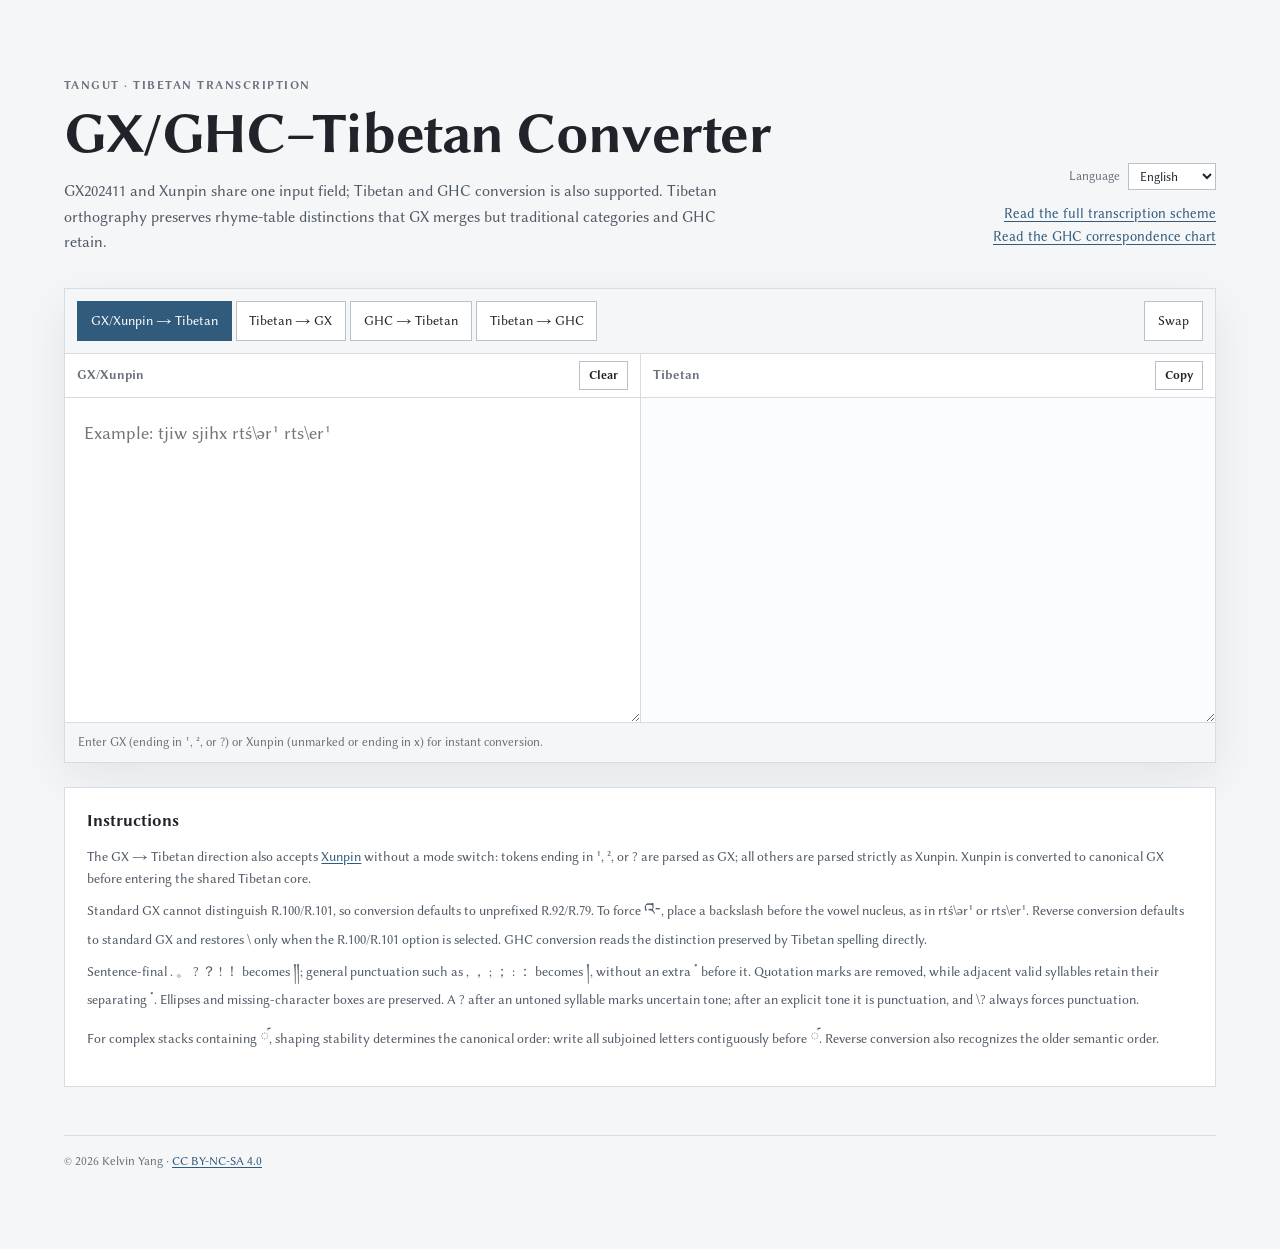
==== converter/index.html @ 64891b47 "feat: unify documentation template and localize converter" ====
<!doctype html>
<html lang="zh-Hant">
<head>
  <meta charset="utf-8">
  <meta name="viewport" content="width=device-width, initial-scale=1">
  <meta name="description" content="GX202411/勳拼/GHC 與党項語藏文轉寫方案的雙向轉換工具。">
  <title>GX/GHC–藏文互轉工具</title>
  <link rel="preload" href="../fonts/shanggu-web/ShangguSans-Regular-core.woff2?v=shanggu-web-v4" as="font" type="font/woff2" crossorigin>
  <link rel="preload" href="../fonts/shanggu-web/ShangguSans-Bold-core.woff2?v=shanggu-web-v4" as="font" type="font/woff2" crossorigin>
  <link rel="stylesheet" href="../fonts/shanggu-web.css?v=shanggu-web-v4">
  <style>
    @font-face { font-family: "Libertinus"; src: url("../fonts/LibertinusSans-Regular.woff2?v=full-20260810") format("woff2"); font-weight: 400; font-display: swap; }
    @font-face { font-family: "Libertinus"; src: url("../fonts/LibertinusSans-Bold.woff2?v=full-20260810") format("woff2"); font-weight: 700; font-display: swap; }
    @font-face { font-family: "Tibetan"; src: url("../fonts/NotoSerifTibetan-Regular.woff2?v=full-20260810") format("woff2"); font-weight: 400; font-display: swap; }
    :root { --ink: #20242a; --muted: #68717c; --line: #d6dce2; --accent: #315b7d; --soft: #f4f6f8; color: var(--ink); background: #f4f6f8; font-family: "Libertinus", "Shanggu Web", sans-serif; font-synthesis: none; }
    * { box-sizing: border-box; }
    body { min-height: 100vh; margin: 0; line-height: 1.6; }
    .page { width: min(72rem, calc(100% - 2rem)); margin: 0 auto; padding: clamp(2rem, 6vw, 5rem) 0; }
    header { display: flex; align-items: flex-end; justify-content: space-between; gap: 2rem; margin-bottom: 2rem; }
    .eyebrow { margin: 0 0 .4rem; color: var(--muted); font-size: .72rem; font-weight: 700; letter-spacing: .13em; text-transform: uppercase; }
    h1 { margin: 0; font-size: clamp(2rem, 5vw, 3.6rem); font-weight: 700; line-height: 1.12; letter-spacing: -.025em; }
    .lead { max-width: 42rem; margin: .8rem 0 0; color: #4f5964; }
    a { color: var(--accent); text-underline-offset: .18em; }
    .header-actions { display: flex; flex: 0 0 auto; flex-direction: column; align-items: flex-end; gap: .7rem; padding-bottom: .5rem; }
    .language { display: inline-flex; align-items: center; gap: .45rem; color: var(--muted); font-size: .8rem; }
    .language select { border: 1px solid #b9c1c9; padding: .3rem .45rem; color: var(--ink); background: #fff; font: inherit; }
    .scheme-links { display: flex; flex-direction: column; align-items: flex-end; font-size: .9rem; }
    .tool { overflow: hidden; border: 1px solid var(--line); background: #fff; box-shadow: 0 1rem 3rem rgba(29, 43, 56, .08); }
    .toolbar { display: flex; align-items: center; justify-content: space-between; gap: 1rem; padding: .75rem; border-bottom: 1px solid var(--line); background: var(--soft); }
    .directions { display: flex; flex-wrap: wrap; gap: .25rem; }
    .options { padding: .45rem .8rem; border-bottom: 1px solid var(--line); color: var(--muted); background: #fbfcfd; font-size: .8rem; }
    .options label { display: inline-flex; align-items: center; gap: .45rem; }
    button { border: 1px solid #b9c1c9; padding: .5rem .8rem; color: var(--ink); background: #fff; font: inherit; font-size: .86rem; cursor: pointer; }
    button:hover { border-color: var(--accent); color: var(--accent); }
    button[aria-pressed="true"] { border-color: var(--accent); color: #fff; background: var(--accent); }
    button:focus-visible, textarea:focus-visible { outline: 2px solid #8db1ce; outline-offset: 2px; }
    .editors { display: grid; grid-template-columns: 1fr 1fr; min-height: 23rem; }
    .pane { display: flex; min-width: 0; flex-direction: column; }
    .pane + .pane { border-left: 1px solid var(--line); }
    .pane-head { display: flex; align-items: center; justify-content: space-between; min-height: 2.75rem; padding: .45rem .75rem; border-bottom: 1px solid var(--line); color: var(--muted); font-size: .8rem; font-weight: 700; }
    .pane-head button { padding: .25rem .55rem; font-size: .75rem; }
    textarea { display: block; width: 100%; flex: 1; resize: vertical; border: 0; padding: 1.2rem; color: var(--ink); background: #fff; font: 1.15rem/1.85 "Libertinus", "Shanggu Web", sans-serif; }
    textarea[readonly] { background: #fbfcfd; }
    textarea.tibetan { font-family: "Tibetan", serif; font-size: 1.8rem; line-height: 1.9; }
    .status { min-height: 2.5rem; margin: 0; padding: .6rem .8rem; border-top: 1px solid var(--line); color: var(--muted); background: var(--soft); font-size: .8rem; }
    .status.error { color: #8a342c; background: #fff3f1; }
    .instructions { margin-top: 1.5rem; padding: 1.2rem 1.4rem; border: 1px solid var(--line); background: #fff; }
    .instructions h2 { margin: 0 0 .7rem; font-size: 1.05rem; }
    .instructions p { margin: .65rem 0; color: #4f5964; font-size: .86rem; }
    code { font-family: "Libertinus", sans-serif; }
    .tibetan-inline { font-family: "Tibetan", serif; font-size: 1.25em; }
    footer { margin-top: 3rem; padding-top: 1rem; border-top: 1px solid var(--line); color: var(--muted); font-size: .78rem; }
    @media (max-width: 720px) {
      .page { width: min(100% - 1rem, 72rem); padding-top: 1.5rem; }
      header { display: block; }
      .header-actions, .scheme-links { align-items: flex-start; margin-top: .8rem; }
      .editors { grid-template-columns: 1fr; }
      .pane + .pane { border-left: 0; border-top: 1px solid var(--line); }
      textarea { min-height: 12rem; }
    }
  </style>
</head>
<body>
  <main class="page">
    <header>
      <div>
        <p class="eyebrow">Tangut · Tibetan transcription</p>
        <h1 id="page-title">GX/GHC–藏文互轉</h1>
        <p class="lead" id="lead">GX202411 與勳拼共用同一輸入框；另支援藏文與 GHC 互轉。藏文正字保存部分 GX 已合併、而傳統韻書及 GHC 仍區分的聲韻地位。</p>
      </div>
      <div class="header-actions">
        <label class="language"><span id="language-label">語言</span><select id="language"><option value="zh-Hant">繁體中文</option><option value="en">English</option></select></label>
        <div class="scheme-links"><a id="scheme-link" href="../党項語藏文轉寫方案.html">閱讀完整轉寫方案</a><a id="ghc-link" href="../ghc-comparison/">閱讀 GHC 對照簡表</a></div>
      </div>
    </header>

    <section class="tool" id="tool" aria-label="GX/勳拼–藏文互轉工具">
      <div class="toolbar">
        <div class="directions" id="directions" role="group" aria-label="轉換方向">
          <button id="direction-gx" type="button" aria-pressed="true">GX/勳拼 → 藏文</button>
          <button id="direction-bo-gx" type="button" aria-pressed="false">藏文 → GX</button>
          <button id="direction-ghc" type="button" aria-pressed="false">GHC → 藏文</button>
          <button id="direction-bo-ghc" type="button" aria-pressed="false">藏文 → GHC</button>
        </div>
        <button id="swap" type="button">交換</button>
      </div>
      <div class="options" id="gx-reverse-options" hidden><label><input id="preserve-rhyme-marker" type="checkbox"> <span id="preserve-label">R.100/R.101 在 GX 韻腹前輸出 <code>\</code></span></label></div>
      <div class="editors">
        <div class="pane">
          <div class="pane-head"><label id="input-label" for="input">GX/勳拼</label><button id="clear" type="button">清除</button></div>
          <textarea id="input" spellcheck="false" autocomplete="off" placeholder="例如：tjiw sjihx tśiw¹ śih²"></textarea>
        </div>
        <div class="pane">
          <div class="pane-head"><label id="output-label" for="output">藏文</label><button id="copy" type="button">複製</button></div>
          <textarea id="output" class="tibetan" readonly aria-live="polite"></textarea>
        </div>
      </div>
      <p class="status" id="status">輸入 GX（須標 ¹、² 或 ?）或勳拼（無標記/末尾 x）後即時轉換。</p>
    </section>

    <section class="instructions" aria-labelledby="instructions-title">
      <h2 id="instructions-title">使用說明</h2>
      <p id="instruction-xunpin"></p>
      <p id="instruction-rhymes"></p>
      <p id="instruction-punctuation"></p>
      <p id="instruction-shaping"></p>
    </section>
    <footer>© 2026 Kelvin Yang · <a id="license" rel="license" href="https://creativecommons.org/licenses/by-nc-sa/4.0/deed.zh-hant">CC BY-NC-SA 4.0</a></footer>
  </main>

  <script src="converter.js?v=ghc-rhyme-classes-20260811"></script>
  <script>
    const translations = {
      'zh-Hant': {
        documentTitle: 'GX/GHC–藏文互轉工具',
        description: 'GX202411/勳拼/GHC 與党項語藏文轉寫方案的雙向轉換工具。',
        pageTitle: 'GX/GHC–藏文互轉',
        lead: 'GX202411 與勳拼共用同一輸入框；另支援藏文與 GHC 互轉。藏文正字保存部分 GX 已合併、而傳統韻書及 GHC 仍區分的聲韻地位。',
        language: '語言', scheme: '閱讀完整轉寫方案', ghc: '閱讀 GHC 對照簡表',
        directionLabel: '轉換方向', toolLabel: 'GX/勳拼–藏文互轉工具',
        dirGx: 'GX/勳拼 → 藏文', dirBoGx: '藏文 → GX', dirGhc: 'GHC → 藏文', dirBoGhc: '藏文 → GHC',
        swap: '交換', preserve: 'R.100/R.101 在 GX 韻腹前輸出 <code>\\</code>',
        clear: '清除', copy: '複製', copied: '已複製', gxLabel: 'GX/勳拼', tibetanLabel: '藏文',
        gxPlaceholder: '例如：tjiw sjihx rtś\\ər¹ rts\\er¹', ghcPlaceholder: '例如：tśjɨr¹ tśjɨɨr¹', tibetanPlaceholder: '例如：རྕྀ་ འརྕྀ',
        done: '轉換完成。',
        emptyGx: '輸入 GX（須標 ¹、² 或 ?）或勳拼（無標記/末尾 x）後即時轉換。',
        emptyGhc: '輸入帶聲調的 GHC 擬音後即時轉成藏文。',
        emptyReverse: '輸入本方案藏文後即時正規化並轉回 {target}。',
        instructionsTitle: '使用說明',
        xunpin: 'GX → 藏文方向亦支援<a href="https://github.com/tinbreaker/rime-xunpin">勳拼</a>，無須切換模式：末尾有 <code>¹</code>、<code>²</code> 或 <code>?</code> 時按 GX 解析，否則按勳拼解析。勳拼先轉成 canonical GX，再進入同一藏文核心。',
        rhymes: '標準 GX 無法區分 R.100/R.101，因此預設轉成不加 <span class="tibetan-inline">འ-</span> 的 R.92/R.79。若要強制帶 <span class="tibetan-inline">འ-</span>，請在韻腹前加反斜線，如 <code>rtś\\ər¹</code>、<code>rts\\er¹</code>。藏文反向轉寫預設仍輸出標準 GX；勾選 R.100/R.101 選項後，才恢復 <code>\\</code>。GHC 互轉則直接利用藏文保留的區別。',
        punctuation: '句末標點 <code>. 。 ? ？ ! ！</code> 轉爲 <span class="tibetan-inline">༎</span>；一般標點如 <code>, ， ; ； : ：</code> 轉爲 <span class="tibetan-inline">།</span>，且標點前不加 <span class="tibetan-inline">་</span>。引號會移除，但相鄰有效音節之間仍補 <span class="tibetan-inline">་</span>。省略號與缺字方框原樣保留。尚未標調音節後的 <code>?</code> 表示聲調存疑；已有聲調後的 <code>?</code> 是疑問標點，<code>\\?</code> 永遠強制爲疑問標點。',
        shaping: '含 <span class="tibetan-inline">༹</span> 的複雜 stack 以 shaping 穩定爲準：先連續寫完下加字母，再寫 <span class="tibetan-inline">༹</span>；反向轉換也能辨認舊次序。'
      },
      en: {
        documentTitle: 'GX/GHC–Tibetan Converter',
        description: 'A bidirectional converter between GX202411/Xunpin/GHC and the Tangut Tibetan transcription scheme.',
        pageTitle: 'GX/GHC–Tibetan Converter',
        lead: 'GX202411 and Xunpin share one input field; Tibetan and GHC conversion is also supported. Tibetan orthography preserves rhyme-table distinctions that GX merges but traditional categories and GHC retain.',
        language: 'Language', scheme: 'Read the full transcription scheme', ghc: 'Read the GHC correspondence chart',
        directionLabel: 'Conversion direction', toolLabel: 'GX/Xunpin–Tibetan converter',
        dirGx: 'GX/Xunpin → Tibetan', dirBoGx: 'Tibetan → GX', dirGhc: 'GHC → Tibetan', dirBoGhc: 'Tibetan → GHC',
        swap: 'Swap', preserve: 'Output <code>\\</code> before the GX vowel nucleus for R.100/R.101',
        clear: 'Clear', copy: 'Copy', copied: 'Copied', gxLabel: 'GX/Xunpin', tibetanLabel: 'Tibetan',
        gxPlaceholder: 'Example: tjiw sjihx rtś\\ər¹ rts\\er¹', ghcPlaceholder: 'Example: tśjɨr¹ tśjɨɨr¹', tibetanPlaceholder: 'Example: རྕྀ་ འརྕྀ',
        done: 'Conversion complete.',
        emptyGx: 'Enter GX (ending in ¹, ², or ?) or Xunpin (unmarked or ending in x) for instant conversion.',
        emptyGhc: 'Enter a tone-marked GHC syllable for instant Tibetan conversion.',
        emptyReverse: 'Enter normalized scheme Tibetan to convert it back to {target}.',
        instructionsTitle: 'Instructions',
        xunpin: 'The GX → Tibetan direction also accepts <a href="https://github.com/tinbreaker/rime-xunpin">Xunpin</a> without a mode switch: tokens ending in <code>¹</code>, <code>²</code>, or <code>?</code> are parsed as GX; all others are parsed strictly as Xunpin. Xunpin is converted to canonical GX before entering the shared Tibetan core.',
        rhymes: 'Standard GX cannot distinguish R.100/R.101, so conversion defaults to unprefixed R.92/R.79. To force <span class="tibetan-inline">འ-</span>, place a backslash before the vowel nucleus, as in <code>rtś\\ər¹</code> or <code>rts\\er¹</code>. Reverse conversion defaults to standard GX and restores <code>\\</code> only when the R.100/R.101 option is selected. GHC conversion reads the distinction preserved by Tibetan spelling directly.',
        punctuation: 'Sentence-final <code>. 。 ? ？ ! ！</code> becomes <span class="tibetan-inline">༎</span>; general punctuation such as <code>, ， ; ； : ：</code> becomes <span class="tibetan-inline">།</span>, without an extra <span class="tibetan-inline">་</span> before it. Quotation marks are removed, while adjacent valid syllables retain their separating <span class="tibetan-inline">་</span>. Ellipses and missing-character boxes are preserved. A <code>?</code> after an untoned syllable marks uncertain tone; after an explicit tone it is punctuation, and <code>\\?</code> always forces punctuation.',
        shaping: 'For complex stacks containing <span class="tibetan-inline">༹</span>, shaping stability determines the canonical order: write all subjoined letters contiguously before <span class="tibetan-inline">༹</span>. Reverse conversion also recognizes the older semantic order.'
      }
    };
    const errorTranslations = {
      '勳拼只能使用小寫 ASCII 字母': 'Xunpin accepts lowercase ASCII letters only',
      '勳拼的 x 只能作爲末尾上聲標記': 'Xunpin x is allowed only as a final rising-tone marker',
      '不符合合法勳拼音節結構：無法辨認韻母': 'Invalid Xunpin syllable: unrecognized rhyme',
      '不符合合法勳拼音節結構：無法辨認聲母或介音': 'Invalid Xunpin syllable: unrecognized initial or medial',
      '勳拼音節有多個可能的 GX 分析': 'The Xunpin syllable has multiple possible GX analyses',
      '音節須以 ¹、² 或 ? 標示聲調': 'The syllable must end in tone ¹, ², or ?',
      '無法辨認元音': 'Unrecognized vowel',
      '反斜線只可標在 R.100/R.101 的 e/ə 韻腹前': 'The backslash is valid only before the e/ə nucleus of R.100/R.101',
      '無法辨認聲母或冠音': 'Unrecognized initial or preinitial',
      '不是本方案可辨認的規範藏文音節': 'Not a normalized Tibetan syllable recognized by this scheme',
      '此 GX 韻母沒有唯一的 GHC 對應': 'This GX rhyme has no unique GHC correspondence',
      'GHC 音節須以 ¹、² 或 ? 標示聲調': 'The GHC syllable must end in tone ¹, ², or ?',
      '不符合可辨認的 GHC 音節結構': 'Unrecognized GHC syllable structure',
      '找不到可辨認的 GX 或勳拼音節': 'No recognizable GX or Xunpin syllable found',
      '找不到以 ¹、² 或 ? 結尾的 GHC 音節': 'No GHC syllable ending in ¹, ², or ? found'
    };
    let savedLanguage = '';
    try { savedLanguage = localStorage.getItem('converter-language') || ''; } catch (_) {}
    const state = {
      direction: 'gx',
      language: savedLanguage || (navigator.language.toLowerCase().startsWith('zh') ? 'zh-Hant' : 'en')
    };
    const input = document.querySelector('#input');
    const output = document.querySelector('#output');
    const status = document.querySelector('#status');
    const directionGx = document.querySelector('#direction-gx');
    const directionBoGx = document.querySelector('#direction-bo-gx');
    const directionGhc = document.querySelector('#direction-ghc');
    const directionBoGhc = document.querySelector('#direction-bo-ghc');
    const reverseOptions = document.querySelector('#gx-reverse-options');
    const preserveRhymeMarker = document.querySelector('#preserve-rhyme-marker');
    const languageSelect = document.querySelector('#language');
    const t = () => translations[state.language];

    function translatedError(error) {
      if (state.language !== 'en') return error;
      if (errorTranslations[error]) return errorTranslations[error];
      return error.replace(/：(.+)$/u, (_, message) => ': ' + (errorTranslations[message] || message));
    }

    function convert() {
      const result = state.direction === 'gx'
        ? GxTibetan.gxToTibetan(input.value)
        : state.direction === 'bo-gx'
          ? GxTibetan.tibetanToGx(input.value, { preserveRhymeClassMarker: preserveRhymeMarker.checked })
          : state.direction === 'ghc'
            ? GxTibetan.ghcToTibetan(input.value)
            : GxTibetan.tibetanToGhc(input.value);
      output.value = result.output;
      status.classList.toggle('error', result.errors.length > 0);
      status.textContent = result.errors.length
        ? result.errors.map(translatedError).join(state.language === 'en' ? '; ' : '；')
        : input.value.trim()
          ? t().done
          : state.direction === 'gx'
            ? t().emptyGx
            : state.direction === 'ghc'
              ? t().emptyGhc
              : t().emptyReverse.replace('{target}', state.direction === 'bo-gx' ? 'GX' : 'GHC');
    }

    function setDirection(direction, preserve = false) {
      state.direction = direction;
      directionGx.setAttribute('aria-pressed', direction === 'gx');
      directionBoGx.setAttribute('aria-pressed', direction === 'bo-gx');
      directionGhc.setAttribute('aria-pressed', direction === 'ghc');
      directionBoGhc.setAttribute('aria-pressed', direction === 'bo-ghc');
      const fromTibetan = direction.startsWith('bo-');
      const toTibetan = direction === 'gx' || direction === 'ghc';
      document.querySelector('#input-label').textContent = direction === 'gx' ? t().gxLabel : direction === 'ghc' ? 'GHC' : t().tibetanLabel;
      document.querySelector('#output-label').textContent = toTibetan ? t().tibetanLabel : direction === 'bo-gx' ? 'GX' : 'GHC';
      input.classList.toggle('tibetan', fromTibetan);
      output.classList.toggle('tibetan', toTibetan);
      reverseOptions.hidden = direction !== 'bo-gx';
      input.placeholder = direction === 'gx' ? t().gxPlaceholder : direction === 'ghc' ? t().ghcPlaceholder : t().tibetanPlaceholder;
      if (!preserve) { input.value = ''; output.value = ''; }
      convert();
    }

    function applyLanguage() {
      const strings = t();
      document.documentElement.lang = state.language;
      document.title = strings.documentTitle;
      document.querySelector('meta[name="description"]').content = strings.description;
      document.querySelector('#page-title').textContent = strings.pageTitle;
      document.querySelector('#lead').textContent = strings.lead;
      document.querySelector('#language-label').textContent = strings.language;
      document.querySelector('#scheme-link').textContent = strings.scheme;
      document.querySelector('#scheme-link').href = state.language === 'en' ? '../党項語藏文轉寫方案-en.html' : '../党項語藏文轉寫方案.html';
      document.querySelector('#ghc-link').textContent = strings.ghc;
      document.querySelector('#ghc-link').href = state.language === 'en' ? '../ghc-comparison/index-en.html' : '../ghc-comparison/';
      document.querySelector('#tool').setAttribute('aria-label', strings.toolLabel);
      document.querySelector('#directions').setAttribute('aria-label', strings.directionLabel);
      directionGx.textContent = strings.dirGx;
      directionBoGx.textContent = strings.dirBoGx;
      directionGhc.textContent = strings.dirGhc;
      directionBoGhc.textContent = strings.dirBoGhc;
      document.querySelector('#swap').textContent = strings.swap;
      document.querySelector('#preserve-label').innerHTML = strings.preserve;
      document.querySelector('#clear').textContent = strings.clear;
      document.querySelector('#copy').textContent = strings.copy;
      document.querySelector('#instructions-title').textContent = strings.instructionsTitle;
      document.querySelector('#instruction-xunpin').innerHTML = strings.xunpin;
      document.querySelector('#instruction-rhymes').innerHTML = strings.rhymes;
      document.querySelector('#instruction-punctuation').innerHTML = strings.punctuation;
      document.querySelector('#instruction-shaping').innerHTML = strings.shaping;
      document.querySelector('#license').href = 'https://creativecommons.org/licenses/by-nc-sa/4.0/deed.' + (state.language === 'en' ? 'en' : 'zh-hant');
      languageSelect.value = state.language;
      setDirection(state.direction, true);
    }

    input.addEventListener('input', convert);
    directionGx.addEventListener('click', () => setDirection('gx'));
    directionBoGx.addEventListener('click', () => setDirection('bo-gx'));
    directionGhc.addEventListener('click', () => setDirection('ghc'));
    directionBoGhc.addEventListener('click', () => setDirection('bo-ghc'));
    preserveRhymeMarker.addEventListener('change', convert);
    languageSelect.addEventListener('change', event => {
      state.language = event.target.value;
      try { localStorage.setItem('converter-language', state.language); } catch (_) {}
      applyLanguage();
    });
    document.querySelector('#swap').addEventListener('click', () => {
      const nextInput = output.value;
      const reverse = { gx: 'bo-gx', 'bo-gx': 'gx', ghc: 'bo-ghc', 'bo-ghc': 'ghc' };
      setDirection(reverse[state.direction], true);
      input.value = nextInput;
      convert();
      input.focus();
    });
    document.querySelector('#clear').addEventListener('click', () => { input.value = ''; convert(); input.focus(); });
    document.querySelector('#copy').addEventListener('click', async event => {
      if (!output.value) return;
      try {
        await navigator.clipboard.writeText(output.value);
        event.currentTarget.textContent = t().copied;
        setTimeout(() => { event.currentTarget.textContent = t().copy; }, 1200);
      } catch (_) {
        output.select();
        document.execCommand('copy');
      }
    });
    applyLanguage();
  </script>
</body>
</html>
---- fonts/shanggu-web.css ----
/* Generated by scripts/build-shanggu-webfonts.py. */
@font-face {
  font-family: "Shanggu Web";
  src: url("shanggu-web/ShangguSans-Regular-core.woff2?v=shanggu-web-v4") format("woff2");
  font-weight: 400;
  font-style: normal;
  font-display: swap;
  unicode-range: U+20-49, U+4B-59, U+5B-7D, U+A9, U+AF, U+B2, U+B7, U+B9, U+D8, U+E3, U+129, U+169, U+1EA1, U+1EB9, U+1EBD, U+1ECB, U+1ECD, U+1EE5, U+2013, U+2018-2019, U+201C-201D, U+2026, U+2192, U+2194, U+25A0-25AB, U+3001-3002, U+300C-300F, U+3013, U+4E00, U+4E09-4E0B, U+4E0D, U+4E14, U+4E26, U+4E2D, U+4E3B, U+4E4B, U+4E5F, U+4E8C, U+4E92, U+4EA4, U+4EA6, U+4ECB, U+4ECD, U+4ED6, U+4EE5, U+4EF6, U+4F46, U+4F4D, U+4F5C, U+4F75, U+4F7F, U+4F86, U+4F8B, U+4F9D, U+4FDD, U+500B, U+50B3, U+5118, U+5143, U+5148, U+515A, U+5165, U+5168-5169, U+5171, U+5176-5177, U+518D, U+51A0, U+51FA, U+5206-5207, U+5217, U+5225, U+5229, U+5230, U+5236, U+5247, U+524D, U+52A0, U+52D5, U+52D9, U+52F3, U+52FE, U+5316, U+5340, U+5373, U+5377, U+539F, U+53CA, U+53CD, U+53E3, U+53E5-53E6, U+53EA, U+53EF, U+5408, U+540C, U+5411, U+5426, U+542B, U+548C, U+5507, U+552F, U+554F, U+5589, U+55AE, U+5668, U+56DE, U+56E0, U+5728, U+5730, U+573E, U+5783, U+57CE, U+57FA, U+590F, U+5916, U+591A, U+5927, U+5982, U+5A1B, U+5B57-5B58, U+5B8C, U+5B9A, U+5BE6, U+5BEB, U+5C07, U+5C0D-5C0F, U+5C16, U+5C1A, U+5C3E, U+5C55, U+5DE5, U+5DF2, U+5E36, U+5E73-5E74, U+5E8F, U+5EA6, U+5F0F, U+5F15, U+5F37, U+5F80, U+5F8C, U+5FA9-5FAA, U+5FB5, U+5FC3, U+6027, U+6062, U+610F, U+61C9, U+6210, U+6216, U+624B, U+624D, U+6279, U+627E, U+62FC, U+6309, U+6372, U+63A5, U+63DB, U+63F4, U+64DA, U+64EC, U+64F4, U+652F, U+6548, U+6574, U+6587, U+6599, U+659C, U+65B9, U+65BC, U+660E, U+6620, U+662F, U+6642, U+66F8, U+6703, U+6708-6709, U+672A-672C, U+6790, U+679C, U+6838-6839, U+6846, U+6848, U+6876, U+689D, U+69CB, U+6A02, U+6A19, U+6A21, U+6A23, U+6B21, U+6B63-6B64, U+6BB5, U+6BCD, U+6C38, U+6C42, U+6C92, U+6CD5, U+6E05, U+6E2C, U+6E96, U+6F54, U+7121, U+7136, U+714C, U+7167, U+7232, U+7248, U+7279, U+74B0, U+7528, U+7559, U+7565, U+7591, U+7684, U+76EE, U+76F4, U+76F8, U+7701, U+78BA, U+790E, U+793A, U+79FB, U+7A0B, U+7A2E, U+7A69, U+7AE0, U+7B26, U+7B2C, U+7B49, U+7BA1, U+7BC0, U+7BC4, U+7BE9, U+7C21, U+7CFB, U+7D30, U+7D44, U+7D50, U+7D71, U+7DB4, U+7DCA, U+7DDA, U+7DE8, U+7E3D, U+7E41, U+7E8C, U+7F3A, U+7F6E, U+8005, U+800C, U+8072, U+80FD, U+8179, U+81EA, U+81F3, U+8207, U+820A, U+820C, U+822A, U+822C, U+82E5, U+843D, U+85CF, U+865F, U+8868, U+88DC, U+88FD, U+8907, U+897F, U+8981, U+898F, U+89E3, U+8A00, U+8A18, U+8A2D, U+8A66, U+8A8D, U+8A9E, U+8AAA, U+8ABF, U+8ACB, U+8B80, U+8B8A, U+8CC7, U+8D85, U+8EAB, U+8EDF, U+8F09, U+8F38, U+8F49, U+8FA8, U+9019-901A, U+9023, U+9032, U+904E, U+9060, U+9078, U+90E8, U+9130, U+9577, U+9593, U+95B1, U+9664, U+969B, U+96D6, U+96D9, U+96DC, U+9762, U+97F3, U+97FB, U+9805, U+9808, U+9810, U+985E, U+9AD4, U+9EDE, U+9F3B, U+9F76, U+9F94, U+FF01, U+FF08-FF09, U+FF0C, U+FF1A-FF1B, U+FF1F;
}
@font-face {
  font-family: "Shanggu Web";
  src: url("shanggu-web/ShangguSans-Regular-symbols.woff2?v=shanggu-web-v4") format("woff2");
  font-weight: 400;
  font-style: normal;
  font-display: swap;
  unicode-range: U+4A, U+5A, U+7E-A8, U+AA-AE, U+B0-B1, U+B3-B6, U+B8, U+BA-D7, U+D9-E2, U+E4-128, U+12A-168, U+16A-451, U+1100-11FF, U+1E3E-1EA0, U+1EA2-1EB8, U+1EBA-1EBC, U+1EBE-1ECA, U+1ECC, U+1ECE-1EE4, U+1EE6-1EF9, U+2002-2012, U+2014-2016, U+201A, U+201E-2025, U+2027-2191, U+2193, U+2195-259F, U+25B1-27A1, U+2934-29FB, U+2B05-2B95, U+2E3A-3000, U+3003-300B, U+3010-3012, U+3014-33FF;
}
@font-face {
  font-family: "Shanggu Web";
  src: url("shanggu-web/ShangguSans-Regular-cjk-ext-a.woff2?v=shanggu-web-v4") format("woff2");
  font-weight: 400;
  font-style: normal;
  font-display: swap;
  unicode-range: U+3400-4DBF;
}
@font-face {
  font-family: "Shanggu Web";
  src: url("shanggu-web/ShangguSans-Regular-cjk-1.woff2?v=shanggu-web-v4") format("woff2");
  font-weight: 400;
  font-style: normal;
  font-display: swap;
  unicode-range: U+4E01-4E08, U+4E0C, U+4E0E-4E13, U+4E15-4E25, U+4E27-4E2C, U+4E2E-4E3A, U+4E3C-4E4A, U+4E4C-4E5E, U+4E60-4E8B, U+4E8D-4E91, U+4E93-4EA3, U+4EA5, U+4EA7-4ECA, U+4ECC, U+4ECE-4ED5, U+4ED7-4EE4, U+4EE6-4EF5, U+4EF7-4F45, U+4F47-4F4C, U+4F4E-4F5B, U+4F5D-4F74, U+4F76-4F7E, U+4F80-4F85, U+4F87-4F8A, U+4F8C-4F9C, U+4F9E-4FDC, U+4FDE-500A, U+500C-50B2, U+50B4-5117, U+5119-5142, U+5144-5147, U+5149-5159, U+515B-5164, U+5166-5167, U+516A-5170, U+5172-5175, U+5178-518C, U+518E-519F, U+51A1-51F9, U+51FB-5205, U+5208-5216, U+5218-5224, U+5226-5228, U+522A-522F, U+5231-5235, U+5237-5246, U+5248-524C, U+524E-529F, U+52A1-52D4, U+52D6-52D8, U+52DA-52F2, U+52F4-52FD, U+52FF-5315, U+5317-533F, U+5341-5372, U+5374-5376, U+5378-539E, U+53A0-53C9, U+53CB-53CC, U+53CE-53E2, U+53E4, U+53E7-53E9, U+53EB-53EE, U+53F0-5407, U+5409-540B, U+540D-5410, U+5412-5425, U+5427-542A, U+542C-548B, U+548D-5506, U+5508-552E, U+5530-554E, U+5550-5588, U+558A-55AD, U+55AF-5667, U+5669-56DD, U+56DF, U+56E1-5727, U+5729-572F, U+5731-573D, U+573F-5782, U+5784-57CD, U+57CF-57F9, U+57FB-590E, U+5910-5915, U+5917-5919, U+591B-5926, U+5928-5981, U+5983-5A1A, U+5A1C-5B56, U+5B59-5B8B, U+5B8D-5B99, U+5B9B-5BE5, U+5BE7-5BEA, U+5BEC-5C06, U+5C08-5C0C, U+5C10-5C15, U+5C17-5C19, U+5C1B-5C3D, U+5C3F-5C54, U+5C56-5DE4, U+5DE6-5DF1, U+5DF3-5E35, U+5E37-5E72, U+5E75-5E8E, U+5E90-5EA5, U+5EA7-5F0E, U+5F10-5F14, U+5F16-5F36, U+5F38-5F7F, U+5F81-5F8B, U+5F8D-5FA8, U+5FAB-5FB4, U+5FB6-5FC2, U+5FC4-6026, U+6028-6061, U+6063-610E, U+6110-61C8, U+61CA-620F, U+6211-6215, U+6217-624A, U+624C, U+624E-6278, U+627A-627D, U+627F-62FB, U+62FD-62FF;
}
@font-face {
  font-family: "Shanggu Web";
  src: url("shanggu-web/ShangguSans-Regular-cjk-2.woff2?v=shanggu-web-v4") format("woff2");
  font-weight: 400;
  font-style: normal;
  font-display: swap;
  unicode-range: U+6300-6308, U+630A-6371, U+6373-63A4, U+63A6-63DA, U+63DC-63F3, U+63F5-64D9, U+64DB-64EB, U+64ED-64F3, U+64F5-652E, U+6530-6547, U+6549-6573, U+6575-6586, U+6588-6598, U+659A-659B, U+659D-65B8, U+65BA-65BB, U+65BD-660D, U+660F-661F, U+6621-662E, U+6630-6641, U+6643-66F7, U+66F9-6702, U+6704-6707, U+670A-6729, U+672D-678F, U+6791-679B, U+679D-6837, U+683A-6845, U+6847, U+6849-6875, U+6877-689C, U+689E-69CA, U+69CC-6A01, U+6A03-6A18, U+6A1A-6A20, U+6A22, U+6A24-6B20, U+6B22-6B62, U+6B65-6BB4, U+6BB6-6BCC, U+6BCE-6C37, U+6C39-6C41, U+6C43-6C91, U+6C93-6CD4, U+6CD6-6E04, U+6E06-6E2B, U+6E2D-6E95, U+6E97-6F53, U+6F55-7120, U+7122-7135, U+7137-714B, U+714D-7166, U+7168-7231, U+7233-7247, U+7249-7278, U+727A-74AF, U+74B1-7527, U+7529-7558, U+755A-7564, U+7566-7590, U+7592-7683, U+7685-76ED, U+76EF-76F3, U+76F5-76F7, U+76F9-7700, U+7702-77FF;
}
@font-face {
  font-family: "Shanggu Web";
  src: url("shanggu-web/ShangguSans-Regular-cjk-3.woff2?v=shanggu-web-v4") format("woff2");
  font-weight: 400;
  font-style: normal;
  font-display: swap;
  unicode-range: U+7800-78B9, U+78BB-790D, U+790F-7939, U+793B-79FA, U+79FC-7A0A, U+7A0C-7A2D, U+7A2F-7A68, U+7A6A-7ADF, U+7AE1-7B25, U+7B27-7B2B, U+7B2D-7B48, U+7B4A-7BA0, U+7BA2-7BBF, U+7BC1-7BC3, U+7BC5-7BE8, U+7BEA-7C20, U+7C22-7CFA, U+7CFC-7D2F, U+7D31-7D43, U+7D45-7D4F, U+7D51-7D70, U+7D72-7DB3, U+7DB5-7DC9, U+7DCB-7DD9, U+7DDB-7DE7, U+7DE9-7E3C, U+7E3E-7E40, U+7E42-7E8B, U+7E8D-7F39, U+7F3B-7F6D, U+7F6F-8004, U+8006-800B, U+800D-8071, U+8073-80FC, U+80FE-8178, U+817A-81E9, U+81EB-81F2, U+81F4-8206, U+8208-8209, U+820B, U+820D-8229, U+822B, U+822D-82E4, U+82E6-843C, U+843E-85CE, U+85D0-865E, U+8660-8867, U+8869-88DB, U+88DD-88FC, U+88FE-8906, U+8908-897E, U+8980, U+8982-898E, U+8990-89E2, U+89E4-89FF, U+8A01-8A17, U+8A19-8A2C, U+8A2E-8A65, U+8A67-8A8C, U+8A8E-8A9D, U+8A9F-8AA9, U+8AAB-8ABE, U+8AC0-8ACA, U+8ACC-8B7F, U+8B81-8B89, U+8B8B-8CC6, U+8CC8-8CFF;
}
@font-face {
  font-family: "Shanggu Web";
  src: url("shanggu-web/ShangguSans-Regular-cjk-4.woff2?v=shanggu-web-v4") format("woff2");
  font-weight: 400;
  font-style: normal;
  font-display: swap;
  unicode-range: U+8D00-8D84, U+8D86-8EAA, U+8EAC-8EDE, U+8EE0-8F08, U+8F0A-8F37, U+8F39-8F48, U+8F4A-8FA7, U+8FA9-9018, U+901B-9022, U+9024-9031, U+9033-904D, U+904F-905F, U+9061-9077, U+9079-90E7, U+90E9-912F, U+9131-9576, U+9578-9592, U+9594-95B0, U+95B2-9663, U+9665-969A, U+969C-96D5, U+96D7-96D8, U+96DA-96DB, U+96DD-9761, U+9763-97F2, U+97F4-97FA, U+97FC-9804, U+9806-9807, U+9809-980F, U+9811-985D, U+985F-9AD3, U+9AD5-9EDD, U+9EDF-9F3A, U+9F3C-9F75, U+9F77-9F93, U+9F95-9FFF;
}
@font-face {
  font-family: "Shanggu Web";
  src: url("shanggu-web/ShangguSans-Regular-yi.woff2?v=shanggu-web-v4") format("woff2");
  font-weight: 400;
  font-style: normal;
  font-display: swap;
  unicode-range: U+A960-A97C, U+AC00-AFFF;
}
@font-face {
  font-family: "Shanggu Web";
  src: url("shanggu-web/ShangguSans-Regular-pua-1.woff2?v=shanggu-web-v4") format("woff2");
  font-weight: 400;
  font-style: normal;
  font-display: swap;
  unicode-range: U+B000-BFFF;
}
@font-face {
  font-family: "Shanggu Web";
  src: url("shanggu-web/ShangguSans-Regular-pua-2.woff2?v=shanggu-web-v4") format("woff2");
  font-weight: 400;
  font-style: normal;
  font-display: swap;
  unicode-range: U+C000-CFFF;
}
@font-face {
  font-family: "Shanggu Web";
  src: url("shanggu-web/ShangguSans-Regular-bmp-tail.woff2?v=shanggu-web-v4") format("woff2");
  font-weight: 400;
  font-style: normal;
  font-display: swap;
  unicode-range: U+D000-D7FB, U+F900-FB04, U+FE10-FE6B, U+FF02-FF07, U+FF0A-FF0B, U+FF0D-FF19, U+FF1C-FF1E, U+FF20-FFEE;
}
@font-face {
  font-family: "Shanggu Web";
  src: url("shanggu-web/ShangguSans-Regular-supplementary.woff2?v=shanggu-web-v4") format("woff2");
  font-weight: 400;
  font-style: normal;
  font-display: swap;
  unicode-range: U+1F100-1F251, U+2000B-2383D, U+239C2-23B5A, U+23C63-292B1, U+2941D-2A7DD, U+2A8FB-2AA58, U+2ADFF, U+2AFA2, U+2B127-2B1ED, U+2B300-2B8B8, U+2BAC7-2BC1B, U+2BD77-2BE29, U+2C029-2C386, U+2C488-2CE93, U+2D25D, U+2D544, U+2E014, U+2E278, U+2E569, U+2E6EA, U+2F804-2F9F4, U+30729, U+30C28, U+30EDD-30EDE, U+3106C, U+31350;
}
@font-face {
  font-family: "Shanggu Web";
  src: url("shanggu-web/ShangguSans-Bold-core.woff2?v=shanggu-web-v4") format("woff2");
  font-weight: 700;
  font-style: normal;
  font-display: swap;
  unicode-range: U+20-49, U+4B-59, U+5B-7D, U+A9, U+AF, U+B2, U+B7, U+B9, U+D8, U+E3, U+129, U+169, U+1EA1, U+1EB9, U+1EBD, U+1ECB, U+1ECD, U+1EE5, U+2013, U+2018-2019, U+201C-201D, U+2026, U+2192, U+2194, U+25A0-25AB, U+3001-3002, U+300C-300F, U+3013, U+4E00, U+4E09-4E0B, U+4E0D, U+4E14, U+4E26, U+4E2D, U+4E3B, U+4E4B, U+4E5F, U+4E8C, U+4E92, U+4EA4, U+4EA6, U+4ECB, U+4ECD, U+4ED6, U+4EE5, U+4EF6, U+4F46, U+4F4D, U+4F5C, U+4F75, U+4F7F, U+4F86, U+4F8B, U+4F9D, U+4FDD, U+500B, U+50B3, U+5118, U+5143, U+5148, U+515A, U+5165, U+5168-5169, U+5171, U+5176-5177, U+518D, U+51A0, U+51FA, U+5206-5207, U+5217, U+5225, U+5229, U+5230, U+5236, U+5247, U+524D, U+52A0, U+52D5, U+52D9, U+52F3, U+52FE, U+5316, U+5340, U+5373, U+5377, U+539F, U+53CA, U+53CD, U+53E3, U+53E5-53E6, U+53EA, U+53EF, U+5408, U+540C, U+5411, U+5426, U+542B, U+548C, U+5507, U+552F, U+554F, U+5589, U+55AE, U+5668, U+56DE, U+56E0, U+5728, U+5730, U+573E, U+5783, U+57CE, U+57FA, U+590F, U+5916, U+591A, U+5927, U+5982, U+5A1B, U+5B57-5B58, U+5B8C, U+5B9A, U+5BE6, U+5BEB, U+5C07, U+5C0D-5C0F, U+5C16, U+5C1A, U+5C3E, U+5C55, U+5DE5, U+5DF2, U+5E36, U+5E73-5E74, U+5E8F, U+5EA6, U+5F0F, U+5F15, U+5F37, U+5F80, U+5F8C, U+5FA9-5FAA, U+5FB5, U+5FC3, U+6027, U+6062, U+610F, U+61C9, U+6210, U+6216, U+624B, U+624D, U+6279, U+627E, U+62FC, U+6309, U+6372, U+63A5, U+63DB, U+63F4, U+64DA, U+64EC, U+64F4, U+652F, U+6548, U+6574, U+6587, U+6599, U+659C, U+65B9, U+65BC, U+660E, U+6620, U+662F, U+6642, U+66F8, U+6703, U+6708-6709, U+672A-672C, U+6790, U+679C, U+6838-6839, U+6846, U+6848, U+6876, U+689D, U+69CB, U+6A02, U+6A19, U+6A21, U+6A23, U+6B21, U+6B63-6B64, U+6BB5, U+6BCD, U+6C38, U+6C42, U+6C92, U+6CD5, U+6E05, U+6E2C, U+6E96, U+6F54, U+7121, U+7136, U+714C, U+7167, U+7232, U+7248, U+7279, U+74B0, U+7528, U+7559, U+7565, U+7591, U+7684, U+76EE, U+76F4, U+76F8, U+7701, U+78BA, U+790E, U+793A, U+79FB, U+7A0B, U+7A2E, U+7A69, U+7AE0, U+7B26, U+7B2C, U+7B49, U+7BA1, U+7BC0, U+7BC4, U+7BE9, U+7C21, U+7CFB, U+7D30, U+7D44, U+7D50, U+7D71, U+7DB4, U+7DCA, U+7DDA, U+7DE8, U+7E3D, U+7E41, U+7E8C, U+7F3A, U+7F6E, U+8005, U+800C, U+8072, U+80FD, U+8179, U+81EA, U+81F3, U+8207, U+820A, U+820C, U+822A, U+822C, U+82E5, U+843D, U+85CF, U+865F, U+8868, U+88DC, U+88FD, U+8907, U+897F, U+8981, U+898F, U+89E3, U+8A00, U+8A18, U+8A2D, U+8A66, U+8A8D, U+8A9E, U+8AAA, U+8ABF, U+8ACB, U+8B80, U+8B8A, U+8CC7, U+8D85, U+8EAB, U+8EDF, U+8F09, U+8F38, U+8F49, U+8FA8, U+9019-901A, U+9023, U+9032, U+904E, U+9060, U+9078, U+90E8, U+9130, U+9577, U+9593, U+95B1, U+9664, U+969B, U+96D6, U+96D9, U+96DC, U+9762, U+97F3, U+97FB, U+9805, U+9808, U+9810, U+985E, U+9AD4, U+9EDE, U+9F3B, U+9F76, U+9F94, U+FF01, U+FF08-FF09, U+FF0C, U+FF1A-FF1B, U+FF1F;
}
@font-face {
  font-family: "Shanggu Web";
  src: url("shanggu-web/ShangguSans-Bold-symbols.woff2?v=shanggu-web-v4") format("woff2");
  font-weight: 700;
  font-style: normal;
  font-display: swap;
  unicode-range: U+4A, U+5A, U+7E-A8, U+AA-AE, U+B0-B1, U+B3-B6, U+B8, U+BA-D7, U+D9-E2, U+E4-128, U+12A-168, U+16A-451, U+1100-11FF, U+1E3E-1EA0, U+1EA2-1EB8, U+1EBA-1EBC, U+1EBE-1ECA, U+1ECC, U+1ECE-1EE4, U+1EE6-1EF9, U+2002-2012, U+2014-2016, U+201A, U+201E-2025, U+2027-2191, U+2193, U+2195-259F, U+25B1-27A1, U+2934-29FB, U+2B05-2B95, U+2E3A-3000, U+3003-300B, U+3010-3012, U+3014-33FF;
}
@font-face {
  font-family: "Shanggu Web";
  src: url("shanggu-web/ShangguSans-Bold-cjk-ext-a.woff2?v=shanggu-web-v4") format("woff2");
  font-weight: 700;
  font-style: normal;
  font-display: swap;
  unicode-range: U+3400-4DBF;
}
@font-face {
  font-family: "Shanggu Web";
  src: url("shanggu-web/ShangguSans-Bold-cjk-1.woff2?v=shanggu-web-v4") format("woff2");
  font-weight: 700;
  font-style: normal;
  font-display: swap;
  unicode-range: U+4E01-4E08, U+4E0C, U+4E0E-4E13, U+4E15-4E25, U+4E27-4E2C, U+4E2E-4E3A, U+4E3C-4E4A, U+4E4C-4E5E, U+4E60-4E8B, U+4E8D-4E91, U+4E93-4EA3, U+4EA5, U+4EA7-4ECA, U+4ECC, U+4ECE-4ED5, U+4ED7-4EE4, U+4EE6-4EF5, U+4EF7-4F45, U+4F47-4F4C, U+4F4E-4F5B, U+4F5D-4F74, U+4F76-4F7E, U+4F80-4F85, U+4F87-4F8A, U+4F8C-4F9C, U+4F9E-4FDC, U+4FDE-500A, U+500C-50B2, U+50B4-5117, U+5119-5142, U+5144-5147, U+5149-5159, U+515B-5164, U+5166-5167, U+516A-5170, U+5172-5175, U+5178-518C, U+518E-519F, U+51A1-51F9, U+51FB-5205, U+5208-5216, U+5218-5224, U+5226-5228, U+522A-522F, U+5231-5235, U+5237-5246, U+5248-524C, U+524E-529F, U+52A1-52D4, U+52D6-52D8, U+52DA-52F2, U+52F4-52FD, U+52FF-5315, U+5317-533F, U+5341-5372, U+5374-5376, U+5378-539E, U+53A0-53C9, U+53CB-53CC, U+53CE-53E2, U+53E4, U+53E7-53E9, U+53EB-53EE, U+53F0-5407, U+5409-540B, U+540D-5410, U+5412-5425, U+5427-542A, U+542C-548B, U+548D-5506, U+5508-552E, U+5530-554E, U+5550-5588, U+558A-55AD, U+55AF-5667, U+5669-56DD, U+56DF, U+56E1-5727, U+5729-572F, U+5731-573D, U+573F-5782, U+5784-57CD, U+57CF-57F9, U+57FB-590E, U+5910-5915, U+5917-5919, U+591B-5926, U+5928-5981, U+5983-5A1A, U+5A1C-5B56, U+5B59-5B8B, U+5B8D-5B99, U+5B9B-5BE5, U+5BE7-5BEA, U+5BEC-5C06, U+5C08-5C0C, U+5C10-5C15, U+5C17-5C19, U+5C1B-5C3D, U+5C3F-5C54, U+5C56-5DE4, U+5DE6-5DF1, U+5DF3-5E35, U+5E37-5E72, U+5E75-5E8E, U+5E90-5EA5, U+5EA7-5F0E, U+5F10-5F14, U+5F16-5F36, U+5F38-5F7F, U+5F81-5F8B, U+5F8D-5FA8, U+5FAB-5FB4, U+5FB6-5FC2, U+5FC4-6026, U+6028-6061, U+6063-610E, U+6110-61C8, U+61CA-620F, U+6211-6215, U+6217-624A, U+624C, U+624E-6278, U+627A-627D, U+627F-62FB, U+62FD-62FF;
}
@font-face {
  font-family: "Shanggu Web";
  src: url("shanggu-web/ShangguSans-Bold-cjk-2.woff2?v=shanggu-web-v4") format("woff2");
  font-weight: 700;
  font-style: normal;
  font-display: swap;
  unicode-range: U+6300-6308, U+630A-6371, U+6373-63A4, U+63A6-63DA, U+63DC-63F3, U+63F5-64D9, U+64DB-64EB, U+64ED-64F3, U+64F5-652E, U+6530-6547, U+6549-6573, U+6575-6586, U+6588-6598, U+659A-659B, U+659D-65B8, U+65BA-65BB, U+65BD-660D, U+660F-661F, U+6621-662E, U+6630-6641, U+6643-66F7, U+66F9-6702, U+6704-6707, U+670A-6729, U+672D-678F, U+6791-679B, U+679D-6837, U+683A-6845, U+6847, U+6849-6875, U+6877-689C, U+689E-69CA, U+69CC-6A01, U+6A03-6A18, U+6A1A-6A20, U+6A22, U+6A24-6B20, U+6B22-6B62, U+6B65-6BB4, U+6BB6-6BCC, U+6BCE-6C37, U+6C39-6C41, U+6C43-6C91, U+6C93-6CD4, U+6CD6-6E04, U+6E06-6E2B, U+6E2D-6E95, U+6E97-6F53, U+6F55-7120, U+7122-7135, U+7137-714B, U+714D-7166, U+7168-7231, U+7233-7247, U+7249-7278, U+727A-74AF, U+74B1-7527, U+7529-7558, U+755A-7564, U+7566-7590, U+7592-7683, U+7685-76ED, U+76EF-76F3, U+76F5-76F7, U+76F9-7700, U+7702-77FF;
}
@font-face {
  font-family: "Shanggu Web";
  src: url("shanggu-web/ShangguSans-Bold-cjk-3.woff2?v=shanggu-web-v4") format("woff2");
  font-weight: 700;
  font-style: normal;
  font-display: swap;
  unicode-range: U+7800-78B9, U+78BB-790D, U+790F-7939, U+793B-79FA, U+79FC-7A0A, U+7A0C-7A2D, U+7A2F-7A68, U+7A6A-7ADF, U+7AE1-7B25, U+7B27-7B2B, U+7B2D-7B48, U+7B4A-7BA0, U+7BA2-7BBF, U+7BC1-7BC3, U+7BC5-7BE8, U+7BEA-7C20, U+7C22-7CFA, U+7CFC-7D2F, U+7D31-7D43, U+7D45-7D4F, U+7D51-7D70, U+7D72-7DB3, U+7DB5-7DC9, U+7DCB-7DD9, U+7DDB-7DE7, U+7DE9-7E3C, U+7E3E-7E40, U+7E42-7E8B, U+7E8D-7F39, U+7F3B-7F6D, U+7F6F-8004, U+8006-800B, U+800D-8071, U+8073-80FC, U+80FE-8178, U+817A-81E9, U+81EB-81F2, U+81F4-8206, U+8208-8209, U+820B, U+820D-8229, U+822B, U+822D-82E4, U+82E6-843C, U+843E-85CE, U+85D0-865E, U+8660-8867, U+8869-88DB, U+88DD-88FC, U+88FE-8906, U+8908-897E, U+8980, U+8982-898E, U+8990-89E2, U+89E4-89FF, U+8A01-8A17, U+8A19-8A2C, U+8A2E-8A65, U+8A67-8A8C, U+8A8E-8A9D, U+8A9F-8AA9, U+8AAB-8ABE, U+8AC0-8ACA, U+8ACC-8B7F, U+8B81-8B89, U+8B8B-8CC6, U+8CC8-8CFF;
}
@font-face {
  font-family: "Shanggu Web";
  src: url("shanggu-web/ShangguSans-Bold-cjk-4.woff2?v=shanggu-web-v4") format("woff2");
  font-weight: 700;
  font-style: normal;
  font-display: swap;
  unicode-range: U+8D00-8D84, U+8D86-8EAA, U+8EAC-8EDE, U+8EE0-8F08, U+8F0A-8F37, U+8F39-8F48, U+8F4A-8FA7, U+8FA9-9018, U+901B-9022, U+9024-9031, U+9033-904D, U+904F-905F, U+9061-9077, U+9079-90E7, U+90E9-912F, U+9131-9576, U+9578-9592, U+9594-95B0, U+95B2-9663, U+9665-969A, U+969C-96D5, U+96D7-96D8, U+96DA-96DB, U+96DD-9761, U+9763-97F2, U+97F4-97FA, U+97FC-9804, U+9806-9807, U+9809-980F, U+9811-985D, U+985F-9AD3, U+9AD5-9EDD, U+9EDF-9F3A, U+9F3C-9F75, U+9F77-9F93, U+9F95-9FFF;
}
@font-face {
  font-family: "Shanggu Web";
  src: url("shanggu-web/ShangguSans-Bold-yi.woff2?v=shanggu-web-v4") format("woff2");
  font-weight: 700;
  font-style: normal;
  font-display: swap;
  unicode-range: U+A960-A97C, U+AC00-AFFF;
}
@font-face {
  font-family: "Shanggu Web";
  src: url("shanggu-web/ShangguSans-Bold-pua-1.woff2?v=shanggu-web-v4") format("woff2");
  font-weight: 700;
  font-style: normal;
  font-display: swap;
  unicode-range: U+B000-BFFF;
}
@font-face {
  font-family: "Shanggu Web";
  src: url("shanggu-web/ShangguSans-Bold-pua-2.woff2?v=shanggu-web-v4") format("woff2");
  font-weight: 700;
  font-style: normal;
  font-display: swap;
  unicode-range: U+C000-CFFF;
}
@font-face {
  font-family: "Shanggu Web";
  src: url("shanggu-web/ShangguSans-Bold-bmp-tail.woff2?v=shanggu-web-v4") format("woff2");
  font-weight: 700;
  font-style: normal;
  font-display: swap;
  unicode-range: U+D000-D7FB, U+F900-FB04, U+FE10-FE6B, U+FF02-FF07, U+FF0A-FF0B, U+FF0D-FF19, U+FF1C-FF1E, U+FF20-FFEE;
}
@font-face {
  font-family: "Shanggu Web";
  src: url("shanggu-web/ShangguSans-Bold-supplementary.woff2?v=shanggu-web-v4") format("woff2");
  font-weight: 700;
  font-style: normal;
  font-display: swap;
  unicode-range: U+1F100-1F251, U+2000B-2383D, U+239C2-23B5A, U+23C63-292B1, U+2941D-2A7DD, U+2A8FB-2AA58, U+2ADFF, U+2AFA2, U+2B127-2B1ED, U+2B300-2B8B8, U+2BAC7-2BC1B, U+2BD77-2BE29, U+2C029-2C386, U+2C488-2CE93, U+2D25D, U+2D544, U+2E014, U+2E278, U+2E569, U+2E6EA, U+2F804-2F9F4, U+30729, U+30C28, U+30EDD-30EDE, U+3106C, U+31350;
}
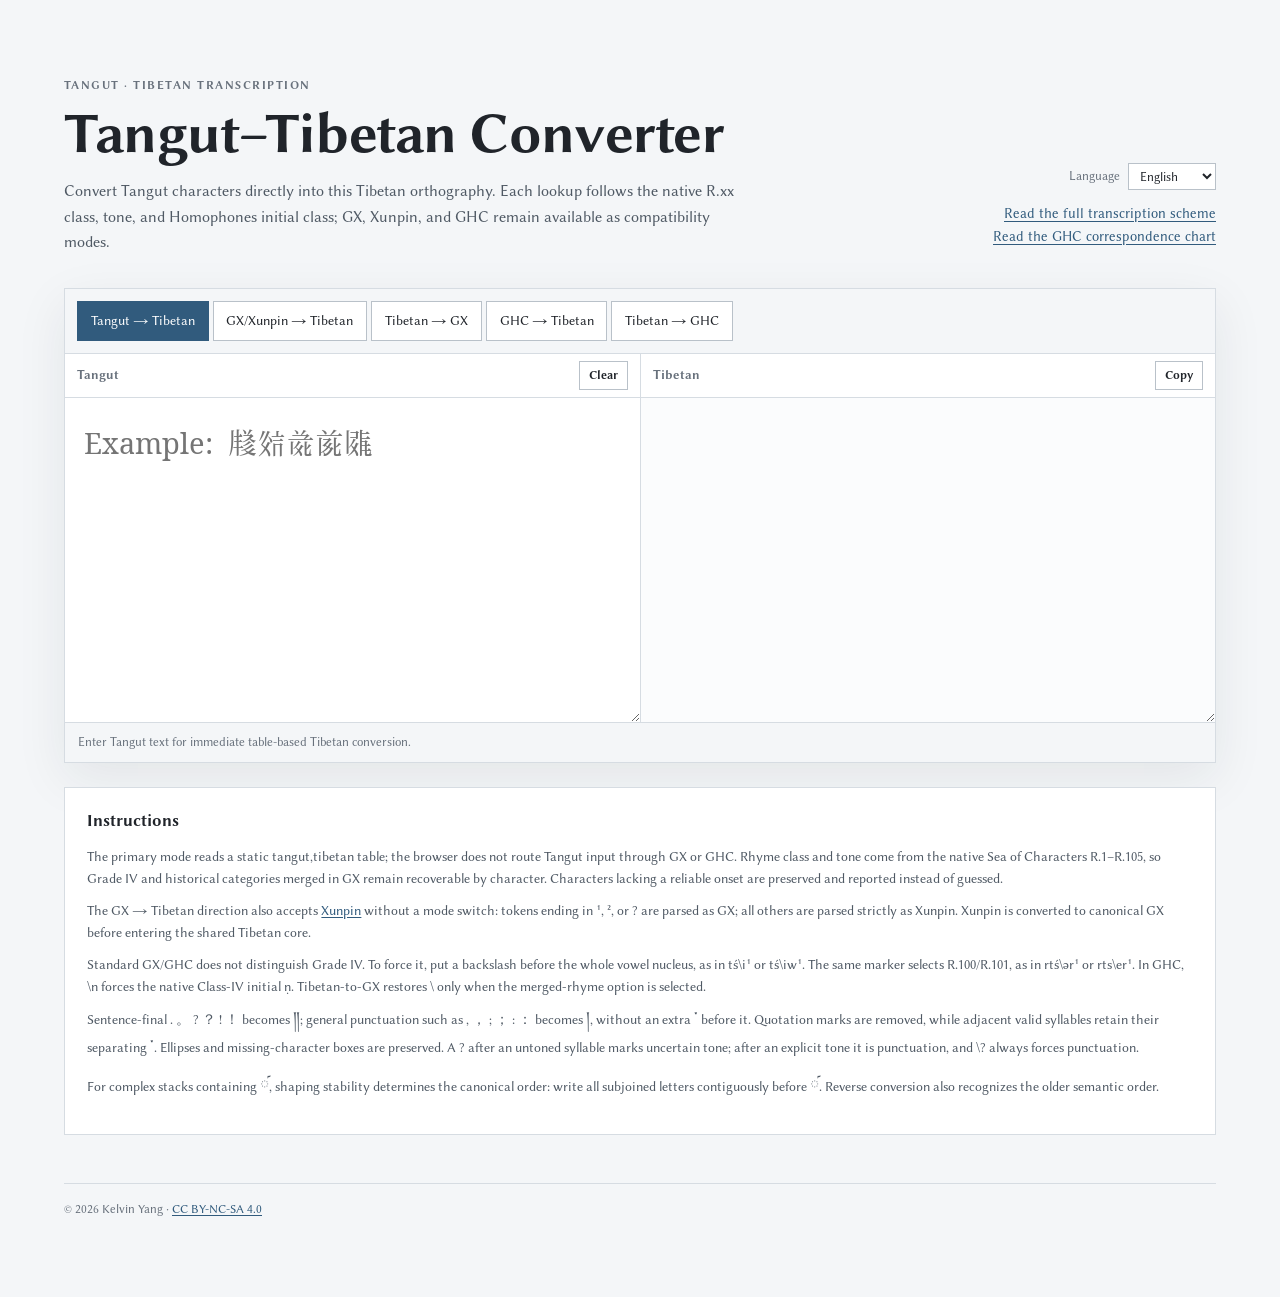
==== commit cd5aa946: "feat: add direct Tangut to Tibetan conversion" ====
--- a/converter/index.html
+++ b/converter/index.html
@@ -3,8 +3,9 @@
 <head>
   <meta charset="utf-8">
   <meta name="viewport" content="width=device-width, initial-scale=1">
-  <meta name="description" content="GX202411/勳拼/GHC 與党項語藏文轉寫方案的雙向轉換工具。">
-  <title>GX/GHC–藏文互轉工具</title>
+  <meta name="description" content="西夏文直接轉藏文，並兼容 GX202411/勳拼/GHC 雙向轉換。">
+  <title>西夏文–藏文轉換器</title>
+  <link rel="preload" href="../fonts/NotoSerifTangut-Regular.woff2?v=full-20260810" as="font" type="font/woff2" crossorigin fetchpriority="high">
   <link rel="preload" href="../fonts/shanggu-web/ShangguSans-Regular-core.woff2?v=shanggu-web-v4" as="font" type="font/woff2" crossorigin>
   <link rel="preload" href="../fonts/shanggu-web/ShangguSans-Bold-core.woff2?v=shanggu-web-v4" as="font" type="font/woff2" crossorigin>
   <link rel="stylesheet" href="../fonts/shanggu-web.css?v=shanggu-web-v4">
@@ -12,6 +13,7 @@
     @font-face { font-family: "Libertinus"; src: url("../fonts/LibertinusSans-Regular.woff2?v=full-20260810") format("woff2"); font-weight: 400; font-display: swap; }
     @font-face { font-family: "Libertinus"; src: url("../fonts/LibertinusSans-Bold.woff2?v=full-20260810") format("woff2"); font-weight: 700; font-display: swap; }
     @font-face { font-family: "Tibetan"; src: url("../fonts/NotoSerifTibetan-Regular.woff2?v=full-20260810") format("woff2"); font-weight: 400; font-display: swap; }
+    @font-face { font-family: "Tangut"; src: url("../fonts/NotoSerifTangut-Regular.woff2?v=full-20260810") format("woff2"); font-weight: 400; font-display: swap; }
     :root { --ink: #20242a; --muted: #68717c; --line: #d6dce2; --accent: #315b7d; --soft: #f4f6f8; color: var(--ink); background: #f4f6f8; font-family: "Libertinus", "Shanggu Web", sans-serif; font-synthesis: none; }
     * { box-sizing: border-box; }
     body { min-height: 100vh; margin: 0; line-height: 1.6; }
@@ -42,6 +44,7 @@
     textarea { display: block; width: 100%; flex: 1; resize: vertical; border: 0; padding: 1.2rem; color: var(--ink); background: #fff; font: 1.15rem/1.85 "Libertinus", "Shanggu Web", sans-serif; }
     textarea[readonly] { background: #fbfcfd; }
     textarea.tibetan { font-family: "Tibetan", serif; font-size: 1.8rem; line-height: 1.9; }
+    textarea.tangut { font-family: "Tangut", serif; font-size: 1.8rem; line-height: 1.9; }
     .status { min-height: 2.5rem; margin: 0; padding: .6rem .8rem; border-top: 1px solid var(--line); color: var(--muted); background: var(--soft); font-size: .8rem; }
     .status.error { color: #8a342c; background: #fff3f1; }
     .instructions { margin-top: 1.5rem; padding: 1.2rem 1.4rem; border: 1px solid var(--line); background: #fff; }
@@ -65,8 +68,8 @@
     <header>
       <div>
         <p class="eyebrow">Tangut · Tibetan transcription</p>
-        <h1 id="page-title">GX/GHC–藏文互轉</h1>
-        <p class="lead" id="lead">GX202411 與勳拼共用同一輸入框；另支援藏文與 GHC 互轉。藏文正字保存部分 GX 已合併、而傳統韻書及 GHC 仍區分的聲韻地位。</p>
+        <h1 id="page-title">西夏文–藏文轉換器</h1>
+        <p class="lead" id="lead">直接將西夏文轉成本方案藏文；每個字按 native 韻書的 R.xx、聲調與《同音》聲母類查表。GX、勳拼與 GHC 互轉保留爲兼容功能。</p>
       </div>
       <div class="header-actions">
         <label class="language"><span id="language-label">語言</span><select id="language"><option value="zh-Hant">繁體中文</option><option value="en">English</option></select></label>
@@ -74,10 +77,11 @@
       </div>
     </header>
 
-    <section class="tool" id="tool" aria-label="GX/勳拼–藏文互轉工具">
+    <section class="tool" id="tool" aria-label="西夏文–藏文轉換工具">
       <div class="toolbar">
         <div class="directions" id="directions" role="group" aria-label="轉換方向">
-          <button id="direction-gx" type="button" aria-pressed="true">GX/勳拼 → 藏文</button>
+          <button id="direction-tangut" type="button" aria-pressed="true">西夏文 → 藏文</button>
+          <button id="direction-gx" type="button" aria-pressed="false">GX/勳拼 → 藏文</button>
           <button id="direction-bo-gx" type="button" aria-pressed="false">藏文 → GX</button>
           <button id="direction-ghc" type="button" aria-pressed="false">GHC → 藏文</button>
           <button id="direction-bo-ghc" type="button" aria-pressed="false">藏文 → GHC</button>
@@ -87,19 +91,20 @@
       <div class="options" id="gx-reverse-options" hidden><label><input id="preserve-rhyme-marker" type="checkbox"> <span id="preserve-label">R.100/R.101 在 GX 韻腹前輸出 <code>\</code></span></label></div>
       <div class="editors">
         <div class="pane">
-          <div class="pane-head"><label id="input-label" for="input">GX/勳拼</label><button id="clear" type="button">清除</button></div>
-          <textarea id="input" spellcheck="false" autocomplete="off" placeholder="例如：tjiw sjihx tśiw¹ śih²"></textarea>
+          <div class="pane-head"><label id="input-label" for="input">西夏文</label><button id="clear" type="button">清除</button></div>
+          <textarea id="input" class="tangut" spellcheck="false" autocomplete="off" placeholder="例如：𗹦𗼻𗯨𗐯𗂥"></textarea>
         </div>
         <div class="pane">
           <div class="pane-head"><label id="output-label" for="output">藏文</label><button id="copy" type="button">複製</button></div>
           <textarea id="output" class="tibetan" readonly aria-live="polite"></textarea>
         </div>
       </div>
-      <p class="status" id="status">輸入 GX（須標 ¹、² 或 ?）或勳拼（無標記/末尾 x）後即時轉換。</p>
+      <p class="status" id="status">正在載入西夏文轉寫表……</p>
     </section>
 
     <section class="instructions" aria-labelledby="instructions-title">
       <h2 id="instructions-title">使用說明</h2>
+      <p id="instruction-tangut"></p>
       <p id="instruction-xunpin"></p>
       <p id="instruction-rhymes"></p>
       <p id="instruction-punctuation"></p>
@@ -108,48 +113,52 @@
     <footer>© 2026 Kelvin Yang · <a id="license" rel="license" href="https://creativecommons.org/licenses/by-nc-sa/4.0/deed.zh-hant">CC BY-NC-SA 4.0</a></footer>
   </main>
 
-  <script src="converter.js?v=ghc-rhyme-classes-20260811"></script>
+  <script src="converter.js?v=tangut-direct-20260811"></script>
   <script>
     const translations = {
       'zh-Hant': {
-        documentTitle: 'GX/GHC–藏文互轉工具',
-        description: 'GX202411/勳拼/GHC 與党項語藏文轉寫方案的雙向轉換工具。',
-        pageTitle: 'GX/GHC–藏文互轉',
-        lead: 'GX202411 與勳拼共用同一輸入框；另支援藏文與 GHC 互轉。藏文正字保存部分 GX 已合併、而傳統韻書及 GHC 仍區分的聲韻地位。',
+        documentTitle: '西夏文–藏文轉換器',
+        description: '西夏文直接轉藏文，並兼容 GX202411/勳拼/GHC 雙向轉換。',
+        pageTitle: '西夏文–藏文轉換器',
+        lead: '直接將西夏文轉成本方案藏文；每個字按 native 韻書的 R.xx、聲調與《同音》聲母類查表。GX、勳拼與 GHC 互轉保留爲兼容功能。',
         language: '語言', scheme: '閱讀完整轉寫方案', ghc: '閱讀 GHC 對照簡表',
-        directionLabel: '轉換方向', toolLabel: 'GX/勳拼–藏文互轉工具',
-        dirGx: 'GX/勳拼 → 藏文', dirBoGx: '藏文 → GX', dirGhc: 'GHC → 藏文', dirBoGhc: '藏文 → GHC',
-        swap: '交換', preserve: 'R.100/R.101 在 GX 韻腹前輸出 <code>\\</code>',
-        clear: '清除', copy: '複製', copied: '已複製', gxLabel: 'GX/勳拼', tibetanLabel: '藏文',
-        gxPlaceholder: '例如：tjiw sjihx rtś\\ər¹ rts\\er¹', ghcPlaceholder: '例如：tśjɨr¹ tśjɨɨr¹', tibetanPlaceholder: '例如：རྕྀ་ འརྕྀ',
+        directionLabel: '轉換方向', toolLabel: '西夏文–藏文轉換工具',
+        dirTangut: '西夏文 → 藏文', dirGx: 'GX/勳拼 → 藏文', dirBoGx: '藏文 → GX', dirGhc: 'GHC → 藏文', dirBoGhc: '藏文 → GHC',
+        swap: '交換', preserve: '合流韻類在 GX 韻腹前輸出 <code>\\</code>',
+        clear: '清除', copy: '複製', copied: '已複製', tangutLabel: '西夏文', gxLabel: 'GX/勳拼', tibetanLabel: '藏文',
+        tangutPlaceholder: '例如：𗹦𗼻𗯨𗐯𗂥', gxPlaceholder: '例如：tjiw sjihx tś\\i¹ rtś\\ər¹', ghcPlaceholder: '例如：tśjɨr¹ tśjɨɨr¹', tibetanPlaceholder: '例如：རྕྀ་ འརྕྀ',
         done: '轉換完成。',
+        loadingTangut: '正在載入西夏文轉寫表……', loadTangutError: '無法載入西夏文轉寫表。', emptyTangut: '輸入西夏文後即時查表轉成藏文。',
         emptyGx: '輸入 GX（須標 ¹、² 或 ?）或勳拼（無標記/末尾 x）後即時轉換。',
         emptyGhc: '輸入帶聲調的 GHC 擬音後即時轉成藏文。',
         emptyReverse: '輸入本方案藏文後即時正規化並轉回 {target}。',
         instructionsTitle: '使用說明',
+        tangut: '主入口直接讀取靜態 <code>tangut,tibetan</code> 表，不在瀏覽器內經 GX 或 GHC 繞轉。韻類與聲調取自 native《文海》R.1–R.105；四等韻及 GX 已合流的歷史類別因此可按字保留。未有可靠聲母資料的字不作猜測，會原樣保留並報錯。',
         xunpin: 'GX → 藏文方向亦支援<a href="https://github.com/tinbreaker/rime-xunpin">勳拼</a>，無須切換模式：末尾有 <code>¹</code>、<code>²</code> 或 <code>?</code> 時按 GX 解析，否則按勳拼解析。勳拼先轉成 canonical GX，再進入同一藏文核心。',
-        rhymes: '標準 GX 無法區分 R.100/R.101，因此預設轉成不加 <span class="tibetan-inline">འ-</span> 的 R.92/R.79。若要強制帶 <span class="tibetan-inline">འ-</span>，請在韻腹前加反斜線，如 <code>rtś\\ər¹</code>、<code>rts\\er¹</code>。藏文反向轉寫預設仍輸出標準 GX；勾選 R.100/R.101 選項後，才恢復 <code>\\</code>。GHC 互轉則直接利用藏文保留的區別。',
+        rhymes: '標準 GX/GHC 不區分四等韻；要強制四等，請在整個韻腹前加反斜線，如 <code>tś\\i¹</code>、<code>tś\\iw¹</code>。同一標記也用於 R.100/R.101，如 <code>rtś\\ər¹</code>、<code>rts\\er¹</code>。GHC 的 <code>\\n</code> 強制表示 native Class IV 的 <code>ṇ</code>。藏文反向轉寫只有勾選合流韻類選項後才恢復 <code>\\</code>。',
         punctuation: '句末標點 <code>. 。 ? ？ ! ！</code> 轉爲 <span class="tibetan-inline">༎</span>；一般標點如 <code>, ， ; ； : ：</code> 轉爲 <span class="tibetan-inline">།</span>，且標點前不加 <span class="tibetan-inline">་</span>。引號會移除，但相鄰有效音節之間仍補 <span class="tibetan-inline">་</span>。省略號與缺字方框原樣保留。尚未標調音節後的 <code>?</code> 表示聲調存疑；已有聲調後的 <code>?</code> 是疑問標點，<code>\\?</code> 永遠強制爲疑問標點。',
         shaping: '含 <span class="tibetan-inline">༹</span> 的複雜 stack 以 shaping 穩定爲準：先連續寫完下加字母，再寫 <span class="tibetan-inline">༹</span>；反向轉換也能辨認舊次序。'
       },
       en: {
-        documentTitle: 'GX/GHC–Tibetan Converter',
-        description: 'A bidirectional converter between GX202411/Xunpin/GHC and the Tangut Tibetan transcription scheme.',
-        pageTitle: 'GX/GHC–Tibetan Converter',
-        lead: 'GX202411 and Xunpin share one input field; Tibetan and GHC conversion is also supported. Tibetan orthography preserves rhyme-table distinctions that GX merges but traditional categories and GHC retain.',
+        documentTitle: 'Tangut–Tibetan Converter',
+        description: 'Direct Tangut-to-Tibetan conversion with GX202411, Xunpin, and GHC compatibility modes.',
+        pageTitle: 'Tangut–Tibetan Converter',
+        lead: 'Convert Tangut characters directly into this Tibetan orthography. Each lookup follows the native R.xx class, tone, and Homophones initial class; GX, Xunpin, and GHC remain available as compatibility modes.',
         language: 'Language', scheme: 'Read the full transcription scheme', ghc: 'Read the GHC correspondence chart',
-        directionLabel: 'Conversion direction', toolLabel: 'GX/Xunpin–Tibetan converter',
-        dirGx: 'GX/Xunpin → Tibetan', dirBoGx: 'Tibetan → GX', dirGhc: 'GHC → Tibetan', dirBoGhc: 'Tibetan → GHC',
-        swap: 'Swap', preserve: 'Output <code>\\</code> before the GX vowel nucleus for R.100/R.101',
-        clear: 'Clear', copy: 'Copy', copied: 'Copied', gxLabel: 'GX/Xunpin', tibetanLabel: 'Tibetan',
-        gxPlaceholder: 'Example: tjiw sjihx rtś\\ər¹ rts\\er¹', ghcPlaceholder: 'Example: tśjɨr¹ tśjɨɨr¹', tibetanPlaceholder: 'Example: རྕྀ་ འརྕྀ',
+        directionLabel: 'Conversion direction', toolLabel: 'Tangut–Tibetan converter',
+        dirTangut: 'Tangut → Tibetan', dirGx: 'GX/Xunpin → Tibetan', dirBoGx: 'Tibetan → GX', dirGhc: 'GHC → Tibetan', dirBoGhc: 'Tibetan → GHC',
+        swap: 'Swap', preserve: 'Output <code>\\</code> before merged GX rhyme nuclei',
+        clear: 'Clear', copy: 'Copy', copied: 'Copied', tangutLabel: 'Tangut', gxLabel: 'GX/Xunpin', tibetanLabel: 'Tibetan',
+        tangutPlaceholder: 'Example: 𗹦𗼻𗯨𗐯𗂥', gxPlaceholder: 'Example: tjiw sjihx tś\\i¹ rtś\\ər¹', ghcPlaceholder: 'Example: tśjɨr¹ tśjɨɨr¹', tibetanPlaceholder: 'Example: རྕྀ་ འརྕྀ',
         done: 'Conversion complete.',
+        loadingTangut: 'Loading the Tangut lookup table…', loadTangutError: 'The Tangut lookup table could not be loaded.', emptyTangut: 'Enter Tangut text for immediate table-based Tibetan conversion.',
         emptyGx: 'Enter GX (ending in ¹, ², or ?) or Xunpin (unmarked or ending in x) for instant conversion.',
         emptyGhc: 'Enter a tone-marked GHC syllable for instant Tibetan conversion.',
         emptyReverse: 'Enter normalized scheme Tibetan to convert it back to {target}.',
         instructionsTitle: 'Instructions',
+        tangut: 'The primary mode reads a static <code>tangut,tibetan</code> table; the browser does not route Tangut input through GX or GHC. Rhyme class and tone come from the native <cite>Sea of Characters</cite> R.1–R.105, so Grade IV and historical categories merged in GX remain recoverable by character. Characters lacking a reliable onset are preserved and reported instead of guessed.',
         xunpin: 'The GX → Tibetan direction also accepts <a href="https://github.com/tinbreaker/rime-xunpin">Xunpin</a> without a mode switch: tokens ending in <code>¹</code>, <code>²</code>, or <code>?</code> are parsed as GX; all others are parsed strictly as Xunpin. Xunpin is converted to canonical GX before entering the shared Tibetan core.',
-        rhymes: 'Standard GX cannot distinguish R.100/R.101, so conversion defaults to unprefixed R.92/R.79. To force <span class="tibetan-inline">འ-</span>, place a backslash before the vowel nucleus, as in <code>rtś\\ər¹</code> or <code>rts\\er¹</code>. Reverse conversion defaults to standard GX and restores <code>\\</code> only when the R.100/R.101 option is selected. GHC conversion reads the distinction preserved by Tibetan spelling directly.',
+        rhymes: 'Standard GX/GHC does not distinguish Grade IV. To force it, put a backslash before the whole vowel nucleus, as in <code>tś\\i¹</code> or <code>tś\\iw¹</code>. The same marker selects R.100/R.101, as in <code>rtś\\ər¹</code> or <code>rts\\er¹</code>. In GHC, <code>\\n</code> forces the native Class-IV initial <code>ṇ</code>. Tibetan-to-GX restores <code>\\</code> only when the merged-rhyme option is selected.',
         punctuation: 'Sentence-final <code>. 。 ? ？ ! ！</code> becomes <span class="tibetan-inline">༎</span>; general punctuation such as <code>, ， ; ； : ：</code> becomes <span class="tibetan-inline">།</span>, without an extra <span class="tibetan-inline">་</span> before it. Quotation marks are removed, while adjacent valid syllables retain their separating <span class="tibetan-inline">་</span>. Ellipses and missing-character boxes are preserved. A <code>?</code> after an untoned syllable marks uncertain tone; after an explicit tone it is punctuation, and <code>\\?</code> always forces punctuation.',
         shaping: 'For complex stacks containing <span class="tibetan-inline">༹</span>, shaping stability determines the canonical order: write all subjoined letters contiguously before <span class="tibetan-inline">༹</span>. Reverse conversion also recognizes the older semantic order.'
       }
@@ -162,24 +171,30 @@
       '勳拼音節有多個可能的 GX 分析': 'The Xunpin syllable has multiple possible GX analyses',
       '音節須以 ¹、² 或 ? 標示聲調': 'The syllable must end in tone ¹, ², or ?',
       '無法辨認元音': 'Unrecognized vowel',
-      '反斜線只可標在 R.100/R.101 的 e/ə 韻腹前': 'The backslash is valid only before the e/ə nucleus of R.100/R.101',
+      '反斜線只可標記四等韻或 R.100/R.101': 'The backslash may mark only Grade IV or R.100/R.101',
+      '反斜線標記不可與鼻冠音並用': 'The backslash marker cannot be combined with a nasal preinitial',
       '無法辨認聲母或冠音': 'Unrecognized initial or preinitial',
       '不是本方案可辨認的規範藏文音節': 'Not a normalized Tibetan syllable recognized by this scheme',
       '此 GX 韻母沒有唯一的 GHC 對應': 'This GX rhyme has no unique GHC correspondence',
       'GHC 音節須以 ¹、² 或 ? 標示聲調': 'The GHC syllable must end in tone ¹, ², or ?',
       '不符合可辨認的 GHC 音節結構': 'Unrecognized GHC syllable structure',
       '找不到可辨認的 GX 或勳拼音節': 'No recognizable GX or Xunpin syllable found',
-      '找不到以 ¹、² 或 ? 結尾的 GHC 音節': 'No GHC syllable ending in ¹, ², or ? found'
+      '找不到以 ¹、² 或 ? 結尾的 GHC 音節': 'No GHC syllable ending in ¹, ², or ? found',
+      '轉寫表未收錄此字': 'Character absent from the lookup table',
+      '找不到可辨認的西夏字': 'No recognizable Tangut character found'
     };
     let savedLanguage = '';
     try { savedLanguage = localStorage.getItem('converter-language') || ''; } catch (_) {}
     const state = {
-      direction: 'gx',
+      direction: 'tangut',
+      tangutTable: null,
+      tangutTableFailed: false,
       language: savedLanguage || (navigator.language.toLowerCase().startsWith('zh') ? 'zh-Hant' : 'en')
     };
     const input = document.querySelector('#input');
     const output = document.querySelector('#output');
     const status = document.querySelector('#status');
+    const directionTangut = document.querySelector('#direction-tangut');
     const directionGx = document.querySelector('#direction-gx');
     const directionBoGx = document.querySelector('#direction-bo-gx');
     const directionGhc = document.querySelector('#direction-ghc');
@@ -196,7 +211,15 @@
     }
 
     function convert() {
-      const result = state.direction === 'gx'
+      if (state.direction === 'tangut' && !state.tangutTable) {
+        output.value = '';
+        status.classList.toggle('error', state.tangutTableFailed);
+        status.textContent = state.tangutTableFailed ? t().loadTangutError : t().loadingTangut;
+        return;
+      }
+      const result = state.direction === 'tangut'
+        ? GxTibetan.tangutToTibetan(input.value, state.tangutTable)
+        : state.direction === 'gx'
         ? GxTibetan.gxToTibetan(input.value)
         : state.direction === 'bo-gx'
           ? GxTibetan.tibetanToGx(input.value, { preserveRhymeClassMarker: preserveRhymeMarker.checked })
@@ -209,7 +232,9 @@
         ? result.errors.map(translatedError).join(state.language === 'en' ? '; ' : '；')
         : input.value.trim()
           ? t().done
-          : state.direction === 'gx'
+          : state.direction === 'tangut'
+            ? t().emptyTangut
+            : state.direction === 'gx'
             ? t().emptyGx
             : state.direction === 'ghc'
               ? t().emptyGhc
@@ -218,18 +243,21 @@
 
     function setDirection(direction, preserve = false) {
       state.direction = direction;
+      directionTangut.setAttribute('aria-pressed', direction === 'tangut');
       directionGx.setAttribute('aria-pressed', direction === 'gx');
       directionBoGx.setAttribute('aria-pressed', direction === 'bo-gx');
       directionGhc.setAttribute('aria-pressed', direction === 'ghc');
       directionBoGhc.setAttribute('aria-pressed', direction === 'bo-ghc');
       const fromTibetan = direction.startsWith('bo-');
-      const toTibetan = direction === 'gx' || direction === 'ghc';
-      document.querySelector('#input-label').textContent = direction === 'gx' ? t().gxLabel : direction === 'ghc' ? 'GHC' : t().tibetanLabel;
+      const toTibetan = direction === 'tangut' || direction === 'gx' || direction === 'ghc';
+      document.querySelector('#input-label').textContent = direction === 'tangut' ? t().tangutLabel : direction === 'gx' ? t().gxLabel : direction === 'ghc' ? 'GHC' : t().tibetanLabel;
       document.querySelector('#output-label').textContent = toTibetan ? t().tibetanLabel : direction === 'bo-gx' ? 'GX' : 'GHC';
       input.classList.toggle('tibetan', fromTibetan);
+      input.classList.toggle('tangut', direction === 'tangut');
       output.classList.toggle('tibetan', toTibetan);
       reverseOptions.hidden = direction !== 'bo-gx';
-      input.placeholder = direction === 'gx' ? t().gxPlaceholder : direction === 'ghc' ? t().ghcPlaceholder : t().tibetanPlaceholder;
+      document.querySelector('#swap').hidden = direction === 'tangut';
+      input.placeholder = direction === 'tangut' ? t().tangutPlaceholder : direction === 'gx' ? t().gxPlaceholder : direction === 'ghc' ? t().ghcPlaceholder : t().tibetanPlaceholder;
       if (!preserve) { input.value = ''; output.value = ''; }
       convert();
     }
@@ -248,6 +276,7 @@
       document.querySelector('#ghc-link').href = state.language === 'en' ? '../ghc-comparison/index-en.html' : '../ghc-comparison/';
       document.querySelector('#tool').setAttribute('aria-label', strings.toolLabel);
       document.querySelector('#directions').setAttribute('aria-label', strings.directionLabel);
+      directionTangut.textContent = strings.dirTangut;
       directionGx.textContent = strings.dirGx;
       directionBoGx.textContent = strings.dirBoGx;
       directionGhc.textContent = strings.dirGhc;
@@ -257,6 +286,7 @@
       document.querySelector('#clear').textContent = strings.clear;
       document.querySelector('#copy').textContent = strings.copy;
       document.querySelector('#instructions-title').textContent = strings.instructionsTitle;
+      document.querySelector('#instruction-tangut').innerHTML = strings.tangut;
       document.querySelector('#instruction-xunpin').innerHTML = strings.xunpin;
       document.querySelector('#instruction-rhymes').innerHTML = strings.rhymes;
       document.querySelector('#instruction-punctuation').innerHTML = strings.punctuation;
@@ -267,6 +297,7 @@
     }
 
     input.addEventListener('input', convert);
+    directionTangut.addEventListener('click', () => setDirection('tangut'));
     directionGx.addEventListener('click', () => setDirection('gx'));
     directionBoGx.addEventListener('click', () => setDirection('bo-gx'));
     directionGhc.addEventListener('click', () => setDirection('ghc'));
@@ -298,6 +329,21 @@
       }
     });
     applyLanguage();
+    if (typeof fetch === 'function') {
+      fetch('data/tangut-tibetan.csv?v=20260811')
+        .then(response => {
+          if (!response.ok) throw new Error(String(response.status));
+          return response.text();
+        })
+        .then(text => {
+          state.tangutTable = GxTibetan.parseTangutCsv(text);
+          convert();
+        })
+        .catch(() => {
+          state.tangutTableFailed = true;
+          convert();
+        });
+    }
   </script>
 </body>
 </html>
--- a/fonts/shanggu-web.css
+++ b/fonts/shanggu-web.css
@@ -1,193 +1 @@
-/* Generated by scripts/build-shanggu-webfonts.py. */
-@font-face {
-  font-family: "Shanggu Web";
-  src: url("shanggu-web/ShangguSans-Regular-core.woff2?v=shanggu-web-v4") format("woff2");
-  font-weight: 400;
-  font-style: normal;
-  font-display: swap;
-  unicode-range: U+20-49, U+4B-59, U+5B-7D, U+A9, U+AF, U+B2, U+B7, U+B9, U+D8, U+E3, U+129, U+169, U+1EA1, U+1EB9, U+1EBD, U+1ECB, U+1ECD, U+1EE5, U+2013, U+2018-2019, U+201C-201D, U+2026, U+2192, U+2194, U+25A0-25AB, U+3001-3002, U+300C-300F, U+3013, U+4E00, U+4E09-4E0B, U+4E0D, U+4E14, U+4E26, U+4E2D, U+4E3B, U+4E4B, U+4E5F, U+4E8C, U+4E92, U+4EA4, U+4EA6, U+4ECB, U+4ECD, U+4ED6, U+4EE5, U+4EF6, U+4F46, U+4F4D, U+4F5C, U+4F75, U+4F7F, U+4F86, U+4F8B, U+4F9D, U+4FDD, U+500B, U+50B3, U+5118, U+5143, U+5148, U+515A, U+5165, U+5168-5169, U+5171, U+5176-5177, U+518D, U+51A0, U+51FA, U+5206-5207, U+5217, U+5225, U+5229, U+5230, U+5236, U+5247, U+524D, U+52A0, U+52D5, U+52D9, U+52F3, U+52FE, U+5316, U+5340, U+5373, U+5377, U+539F, U+53CA, U+53CD, U+53E3, U+53E5-53E6, U+53EA, U+53EF, U+5408, U+540C, U+5411, U+5426, U+542B, U+548C, U+5507, U+552F, U+554F, U+5589, U+55AE, U+5668, U+56DE, U+56E0, U+5728, U+5730, U+573E, U+5783, U+57CE, U+57FA, U+590F, U+5916, U+591A, U+5927, U+5982, U+5A1B, U+5B57-5B58, U+5B8C, U+5B9A, U+5BE6, U+5BEB, U+5C07, U+5C0D-5C0F, U+5C16, U+5C1A, U+5C3E, U+5C55, U+5DE5, U+5DF2, U+5E36, U+5E73-5E74, U+5E8F, U+5EA6, U+5F0F, U+5F15, U+5F37, U+5F80, U+5F8C, U+5FA9-5FAA, U+5FB5, U+5FC3, U+6027, U+6062, U+610F, U+61C9, U+6210, U+6216, U+624B, U+624D, U+6279, U+627E, U+62FC, U+6309, U+6372, U+63A5, U+63DB, U+63F4, U+64DA, U+64EC, U+64F4, U+652F, U+6548, U+6574, U+6587, U+6599, U+659C, U+65B9, U+65BC, U+660E, U+6620, U+662F, U+6642, U+66F8, U+6703, U+6708-6709, U+672A-672C, U+6790, U+679C, U+6838-6839, U+6846, U+6848, U+6876, U+689D, U+69CB, U+6A02, U+6A19, U+6A21, U+6A23, U+6B21, U+6B63-6B64, U+6BB5, U+6BCD, U+6C38, U+6C42, U+6C92, U+6CD5, U+6E05, U+6E2C, U+6E96, U+6F54, U+7121, U+7136, U+714C, U+7167, U+7232, U+7248, U+7279, U+74B0, U+7528, U+7559, U+7565, U+7591, U+7684, U+76EE, U+76F4, U+76F8, U+7701, U+78BA, U+790E, U+793A, U+79FB, U+7A0B, U+7A2E, U+7A69, U+7AE0, U+7B26, U+7B2C, U+7B49, U+7BA1, U+7BC0, U+7BC4, U+7BE9, U+7C21, U+7CFB, U+7D30, U+7D44, U+7D50, U+7D71, U+7DB4, U+7DCA, U+7DDA, U+7DE8, U+7E3D, U+7E41, U+7E8C, U+7F3A, U+7F6E, U+8005, U+800C, U+8072, U+80FD, U+8179, U+81EA, U+81F3, U+8207, U+820A, U+820C, U+822A, U+822C, U+82E5, U+843D, U+85CF, U+865F, U+8868, U+88DC, U+88FD, U+8907, U+897F, U+8981, U+898F, U+89E3, U+8A00, U+8A18, U+8A2D, U+8A66, U+8A8D, U+8A9E, U+8AAA, U+8ABF, U+8ACB, U+8B80, U+8B8A, U+8CC7, U+8D85, U+8EAB, U+8EDF, U+8F09, U+8F38, U+8F49, U+8FA8, U+9019-901A, U+9023, U+9032, U+904E, U+9060, U+9078, U+90E8, U+9130, U+9577, U+9593, U+95B1, U+9664, U+969B, U+96D6, U+96D9, U+96DC, U+9762, U+97F3, U+97FB, U+9805, U+9808, U+9810, U+985E, U+9AD4, U+9EDE, U+9F3B, U+9F76, U+9F94, U+FF01, U+FF08-FF09, U+FF0C, U+FF1A-FF1B, U+FF1F;
-}
-@font-face {
-  font-family: "Shanggu Web";
-  src: url("shanggu-web/ShangguSans-Regular-symbols.woff2?v=shanggu-web-v4") format("woff2");
-  font-weight: 400;
-  font-style: normal;
-  font-display: swap;
-  unicode-range: U+4A, U+5A, U+7E-A8, U+AA-AE, U+B0-B1, U+B3-B6, U+B8, U+BA-D7, U+D9-E2, U+E4-128, U+12A-168, U+16A-451, U+1100-11FF, U+1E3E-1EA0, U+1EA2-1EB8, U+1EBA-1EBC, U+1EBE-1ECA, U+1ECC, U+1ECE-1EE4, U+1EE6-1EF9, U+2002-2012, U+2014-2016, U+201A, U+201E-2025, U+2027-2191, U+2193, U+2195-259F, U+25B1-27A1, U+2934-29FB, U+2B05-2B95, U+2E3A-3000, U+3003-300B, U+3010-3012, U+3014-33FF;
-}
-@font-face {
-  font-family: "Shanggu Web";
-  src: url("shanggu-web/ShangguSans-Regular-cjk-ext-a.woff2?v=shanggu-web-v4") format("woff2");
-  font-weight: 400;
-  font-style: normal;
-  font-display: swap;
-  unicode-range: U+3400-4DBF;
-}
-@font-face {
-  font-family: "Shanggu Web";
-  src: url("shanggu-web/ShangguSans-Regular-cjk-1.woff2?v=shanggu-web-v4") format("woff2");
-  font-weight: 400;
-  font-style: normal;
-  font-display: swap;
-  unicode-range: U+4E01-4E08, U+4E0C, U+4E0E-4E13, U+4E15-4E25, U+4E27-4E2C, U+4E2E-4E3A, U+4E3C-4E4A, U+4E4C-4E5E, U+4E60-4E8B, U+4E8D-4E91, U+4E93-4EA3, U+4EA5, U+4EA7-4ECA, U+4ECC, U+4ECE-4ED5, U+4ED7-4EE4, U+4EE6-4EF5, U+4EF7-4F45, U+4F47-4F4C, U+4F4E-4F5B, U+4F5D-4F74, U+4F76-4F7E, U+4F80-4F85, U+4F87-4F8A, U+4F8C-4F9C, U+4F9E-4FDC, U+4FDE-500A, U+500C-50B2, U+50B4-5117, U+5119-5142, U+5144-5147, U+5149-5159, U+515B-5164, U+5166-5167, U+516A-5170, U+5172-5175, U+5178-518C, U+518E-519F, U+51A1-51F9, U+51FB-5205, U+5208-5216, U+5218-5224, U+5226-5228, U+522A-522F, U+5231-5235, U+5237-5246, U+5248-524C, U+524E-529F, U+52A1-52D4, U+52D6-52D8, U+52DA-52F2, U+52F4-52FD, U+52FF-5315, U+5317-533F, U+5341-5372, U+5374-5376, U+5378-539E, U+53A0-53C9, U+53CB-53CC, U+53CE-53E2, U+53E4, U+53E7-53E9, U+53EB-53EE, U+53F0-5407, U+5409-540B, U+540D-5410, U+5412-5425, U+5427-542A, U+542C-548B, U+548D-5506, U+5508-552E, U+5530-554E, U+5550-5588, U+558A-55AD, U+55AF-5667, U+5669-56DD, U+56DF, U+56E1-5727, U+5729-572F, U+5731-573D, U+573F-5782, U+5784-57CD, U+57CF-57F9, U+57FB-590E, U+5910-5915, U+5917-5919, U+591B-5926, U+5928-5981, U+5983-5A1A, U+5A1C-5B56, U+5B59-5B8B, U+5B8D-5B99, U+5B9B-5BE5, U+5BE7-5BEA, U+5BEC-5C06, U+5C08-5C0C, U+5C10-5C15, U+5C17-5C19, U+5C1B-5C3D, U+5C3F-5C54, U+5C56-5DE4, U+5DE6-5DF1, U+5DF3-5E35, U+5E37-5E72, U+5E75-5E8E, U+5E90-5EA5, U+5EA7-5F0E, U+5F10-5F14, U+5F16-5F36, U+5F38-5F7F, U+5F81-5F8B, U+5F8D-5FA8, U+5FAB-5FB4, U+5FB6-5FC2, U+5FC4-6026, U+6028-6061, U+6063-610E, U+6110-61C8, U+61CA-620F, U+6211-6215, U+6217-624A, U+624C, U+624E-6278, U+627A-627D, U+627F-62FB, U+62FD-62FF;
-}
-@font-face {
-  font-family: "Shanggu Web";
-  src: url("shanggu-web/ShangguSans-Regular-cjk-2.woff2?v=shanggu-web-v4") format("woff2");
-  font-weight: 400;
-  font-style: normal;
-  font-display: swap;
-  unicode-range: U+6300-6308, U+630A-6371, U+6373-63A4, U+63A6-63DA, U+63DC-63F3, U+63F5-64D9, U+64DB-64EB, U+64ED-64F3, U+64F5-652E, U+6530-6547, U+6549-6573, U+6575-6586, U+6588-6598, U+659A-659B, U+659D-65B8, U+65BA-65BB, U+65BD-660D, U+660F-661F, U+6621-662E, U+6630-6641, U+6643-66F7, U+66F9-6702, U+6704-6707, U+670A-6729, U+672D-678F, U+6791-679B, U+679D-6837, U+683A-6845, U+6847, U+6849-6875, U+6877-689C, U+689E-69CA, U+69CC-6A01, U+6A03-6A18, U+6A1A-6A20, U+6A22, U+6A24-6B20, U+6B22-6B62, U+6B65-6BB4, U+6BB6-6BCC, U+6BCE-6C37, U+6C39-6C41, U+6C43-6C91, U+6C93-6CD4, U+6CD6-6E04, U+6E06-6E2B, U+6E2D-6E95, U+6E97-6F53, U+6F55-7120, U+7122-7135, U+7137-714B, U+714D-7166, U+7168-7231, U+7233-7247, U+7249-7278, U+727A-74AF, U+74B1-7527, U+7529-7558, U+755A-7564, U+7566-7590, U+7592-7683, U+7685-76ED, U+76EF-76F3, U+76F5-76F7, U+76F9-7700, U+7702-77FF;
-}
-@font-face {
-  font-family: "Shanggu Web";
-  src: url("shanggu-web/ShangguSans-Regular-cjk-3.woff2?v=shanggu-web-v4") format("woff2");
-  font-weight: 400;
-  font-style: normal;
-  font-display: swap;
-  unicode-range: U+7800-78B9, U+78BB-790D, U+790F-7939, U+793B-79FA, U+79FC-7A0A, U+7A0C-7A2D, U+7A2F-7A68, U+7A6A-7ADF, U+7AE1-7B25, U+7B27-7B2B, U+7B2D-7B48, U+7B4A-7BA0, U+7BA2-7BBF, U+7BC1-7BC3, U+7BC5-7BE8, U+7BEA-7C20, U+7C22-7CFA, U+7CFC-7D2F, U+7D31-7D43, U+7D45-7D4F, U+7D51-7D70, U+7D72-7DB3, U+7DB5-7DC9, U+7DCB-7DD9, U+7DDB-7DE7, U+7DE9-7E3C, U+7E3E-7E40, U+7E42-7E8B, U+7E8D-7F39, U+7F3B-7F6D, U+7F6F-8004, U+8006-800B, U+800D-8071, U+8073-80FC, U+80FE-8178, U+817A-81E9, U+81EB-81F2, U+81F4-8206, U+8208-8209, U+820B, U+820D-8229, U+822B, U+822D-82E4, U+82E6-843C, U+843E-85CE, U+85D0-865E, U+8660-8867, U+8869-88DB, U+88DD-88FC, U+88FE-8906, U+8908-897E, U+8980, U+8982-898E, U+8990-89E2, U+89E4-89FF, U+8A01-8A17, U+8A19-8A2C, U+8A2E-8A65, U+8A67-8A8C, U+8A8E-8A9D, U+8A9F-8AA9, U+8AAB-8ABE, U+8AC0-8ACA, U+8ACC-8B7F, U+8B81-8B89, U+8B8B-8CC6, U+8CC8-8CFF;
-}
-@font-face {
-  font-family: "Shanggu Web";
-  src: url("shanggu-web/ShangguSans-Regular-cjk-4.woff2?v=shanggu-web-v4") format("woff2");
-  font-weight: 400;
-  font-style: normal;
-  font-display: swap;
-  unicode-range: U+8D00-8D84, U+8D86-8EAA, U+8EAC-8EDE, U+8EE0-8F08, U+8F0A-8F37, U+8F39-8F48, U+8F4A-8FA7, U+8FA9-9018, U+901B-9022, U+9024-9031, U+9033-904D, U+904F-905F, U+9061-9077, U+9079-90E7, U+90E9-912F, U+9131-9576, U+9578-9592, U+9594-95B0, U+95B2-9663, U+9665-969A, U+969C-96D5, U+96D7-96D8, U+96DA-96DB, U+96DD-9761, U+9763-97F2, U+97F4-97FA, U+97FC-9804, U+9806-9807, U+9809-980F, U+9811-985D, U+985F-9AD3, U+9AD5-9EDD, U+9EDF-9F3A, U+9F3C-9F75, U+9F77-9F93, U+9F95-9FFF;
-}
-@font-face {
-  font-family: "Shanggu Web";
-  src: url("shanggu-web/ShangguSans-Regular-yi.woff2?v=shanggu-web-v4") format("woff2");
-  font-weight: 400;
-  font-style: normal;
-  font-display: swap;
-  unicode-range: U+A960-A97C, U+AC00-AFFF;
-}
-@font-face {
-  font-family: "Shanggu Web";
-  src: url("shanggu-web/ShangguSans-Regular-pua-1.woff2?v=shanggu-web-v4") format("woff2");
-  font-weight: 400;
-  font-style: normal;
-  font-display: swap;
-  unicode-range: U+B000-BFFF;
-}
-@font-face {
-  font-family: "Shanggu Web";
-  src: url("shanggu-web/ShangguSans-Regular-pua-2.woff2?v=shanggu-web-v4") format("woff2");
-  font-weight: 400;
-  font-style: normal;
-  font-display: swap;
-  unicode-range: U+C000-CFFF;
-}
-@font-face {
-  font-family: "Shanggu Web";
-  src: url("shanggu-web/ShangguSans-Regular-bmp-tail.woff2?v=shanggu-web-v4") format("woff2");
-  font-weight: 400;
-  font-style: normal;
-  font-display: swap;
-  unicode-range: U+D000-D7FB, U+F900-FB04, U+FE10-FE6B, U+FF02-FF07, U+FF0A-FF0B, U+FF0D-FF19, U+FF1C-FF1E, U+FF20-FFEE;
-}
-@font-face {
-  font-family: "Shanggu Web";
-  src: url("shanggu-web/ShangguSans-Regular-supplementary.woff2?v=shanggu-web-v4") format("woff2");
-  font-weight: 400;
-  font-style: normal;
-  font-display: swap;
-  unicode-range: U+1F100-1F251, U+2000B-2383D, U+239C2-23B5A, U+23C63-292B1, U+2941D-2A7DD, U+2A8FB-2AA58, U+2ADFF, U+2AFA2, U+2B127-2B1ED, U+2B300-2B8B8, U+2BAC7-2BC1B, U+2BD77-2BE29, U+2C029-2C386, U+2C488-2CE93, U+2D25D, U+2D544, U+2E014, U+2E278, U+2E569, U+2E6EA, U+2F804-2F9F4, U+30729, U+30C28, U+30EDD-30EDE, U+3106C, U+31350;
-}
-@font-face {
-  font-family: "Shanggu Web";
-  src: url("shanggu-web/ShangguSans-Bold-core.woff2?v=shanggu-web-v4") format("woff2");
-  font-weight: 700;
-  font-style: normal;
-  font-display: swap;
-  unicode-range: U+20-49, U+4B-59, U+5B-7D, U+A9, U+AF, U+B2, U+B7, U+B9, U+D8, U+E3, U+129, U+169, U+1EA1, U+1EB9, U+1EBD, U+1ECB, U+1ECD, U+1EE5, U+2013, U+2018-2019, U+201C-201D, U+2026, U+2192, U+2194, U+25A0-25AB, U+3001-3002, U+300C-300F, U+3013, U+4E00, U+4E09-4E0B, U+4E0D, U+4E14, U+4E26, U+4E2D, U+4E3B, U+4E4B, U+4E5F, U+4E8C, U+4E92, U+4EA4, U+4EA6, U+4ECB, U+4ECD, U+4ED6, U+4EE5, U+4EF6, U+4F46, U+4F4D, U+4F5C, U+4F75, U+4F7F, U+4F86, U+4F8B, U+4F9D, U+4FDD, U+500B, U+50B3, U+5118, U+5143, U+5148, U+515A, U+5165, U+5168-5169, U+5171, U+5176-5177, U+518D, U+51A0, U+51FA, U+5206-5207, U+5217, U+5225, U+5229, U+5230, U+5236, U+5247, U+524D, U+52A0, U+52D5, U+52D9, U+52F3, U+52FE, U+5316, U+5340, U+5373, U+5377, U+539F, U+53CA, U+53CD, U+53E3, U+53E5-53E6, U+53EA, U+53EF, U+5408, U+540C, U+5411, U+5426, U+542B, U+548C, U+5507, U+552F, U+554F, U+5589, U+55AE, U+5668, U+56DE, U+56E0, U+5728, U+5730, U+573E, U+5783, U+57CE, U+57FA, U+590F, U+5916, U+591A, U+5927, U+5982, U+5A1B, U+5B57-5B58, U+5B8C, U+5B9A, U+5BE6, U+5BEB, U+5C07, U+5C0D-5C0F, U+5C16, U+5C1A, U+5C3E, U+5C55, U+5DE5, U+5DF2, U+5E36, U+5E73-5E74, U+5E8F, U+5EA6, U+5F0F, U+5F15, U+5F37, U+5F80, U+5F8C, U+5FA9-5FAA, U+5FB5, U+5FC3, U+6027, U+6062, U+610F, U+61C9, U+6210, U+6216, U+624B, U+624D, U+6279, U+627E, U+62FC, U+6309, U+6372, U+63A5, U+63DB, U+63F4, U+64DA, U+64EC, U+64F4, U+652F, U+6548, U+6574, U+6587, U+6599, U+659C, U+65B9, U+65BC, U+660E, U+6620, U+662F, U+6642, U+66F8, U+6703, U+6708-6709, U+672A-672C, U+6790, U+679C, U+6838-6839, U+6846, U+6848, U+6876, U+689D, U+69CB, U+6A02, U+6A19, U+6A21, U+6A23, U+6B21, U+6B63-6B64, U+6BB5, U+6BCD, U+6C38, U+6C42, U+6C92, U+6CD5, U+6E05, U+6E2C, U+6E96, U+6F54, U+7121, U+7136, U+714C, U+7167, U+7232, U+7248, U+7279, U+74B0, U+7528, U+7559, U+7565, U+7591, U+7684, U+76EE, U+76F4, U+76F8, U+7701, U+78BA, U+790E, U+793A, U+79FB, U+7A0B, U+7A2E, U+7A69, U+7AE0, U+7B26, U+7B2C, U+7B49, U+7BA1, U+7BC0, U+7BC4, U+7BE9, U+7C21, U+7CFB, U+7D30, U+7D44, U+7D50, U+7D71, U+7DB4, U+7DCA, U+7DDA, U+7DE8, U+7E3D, U+7E41, U+7E8C, U+7F3A, U+7F6E, U+8005, U+800C, U+8072, U+80FD, U+8179, U+81EA, U+81F3, U+8207, U+820A, U+820C, U+822A, U+822C, U+82E5, U+843D, U+85CF, U+865F, U+8868, U+88DC, U+88FD, U+8907, U+897F, U+8981, U+898F, U+89E3, U+8A00, U+8A18, U+8A2D, U+8A66, U+8A8D, U+8A9E, U+8AAA, U+8ABF, U+8ACB, U+8B80, U+8B8A, U+8CC7, U+8D85, U+8EAB, U+8EDF, U+8F09, U+8F38, U+8F49, U+8FA8, U+9019-901A, U+9023, U+9032, U+904E, U+9060, U+9078, U+90E8, U+9130, U+9577, U+9593, U+95B1, U+9664, U+969B, U+96D6, U+96D9, U+96DC, U+9762, U+97F3, U+97FB, U+9805, U+9808, U+9810, U+985E, U+9AD4, U+9EDE, U+9F3B, U+9F76, U+9F94, U+FF01, U+FF08-FF09, U+FF0C, U+FF1A-FF1B, U+FF1F;
-}
-@font-face {
-  font-family: "Shanggu Web";
-  src: url("shanggu-web/ShangguSans-Bold-symbols.woff2?v=shanggu-web-v4") format("woff2");
-  font-weight: 700;
-  font-style: normal;
-  font-display: swap;
-  unicode-range: U+4A, U+5A, U+7E-A8, U+AA-AE, U+B0-B1, U+B3-B6, U+B8, U+BA-D7, U+D9-E2, U+E4-128, U+12A-168, U+16A-451, U+1100-11FF, U+1E3E-1EA0, U+1EA2-1EB8, U+1EBA-1EBC, U+1EBE-1ECA, U+1ECC, U+1ECE-1EE4, U+1EE6-1EF9, U+2002-2012, U+2014-2016, U+201A, U+201E-2025, U+2027-2191, U+2193, U+2195-259F, U+25B1-27A1, U+2934-29FB, U+2B05-2B95, U+2E3A-3000, U+3003-300B, U+3010-3012, U+3014-33FF;
-}
-@font-face {
-  font-family: "Shanggu Web";
-  src: url("shanggu-web/ShangguSans-Bold-cjk-ext-a.woff2?v=shanggu-web-v4") format("woff2");
-  font-weight: 700;
-  font-style: normal;
-  font-display: swap;
-  unicode-range: U+3400-4DBF;
-}
-@font-face {
-  font-family: "Shanggu Web";
-  src: url("shanggu-web/ShangguSans-Bold-cjk-1.woff2?v=shanggu-web-v4") format("woff2");
-  font-weight: 700;
-  font-style: normal;
-  font-display: swap;
-  unicode-range: U+4E01-4E08, U+4E0C, U+4E0E-4E13, U+4E15-4E25, U+4E27-4E2C, U+4E2E-4E3A, U+4E3C-4E4A, U+4E4C-4E5E, U+4E60-4E8B, U+4E8D-4E91, U+4E93-4EA3, U+4EA5, U+4EA7-4ECA, U+4ECC, U+4ECE-4ED5, U+4ED7-4EE4, U+4EE6-4EF5, U+4EF7-4F45, U+4F47-4F4C, U+4F4E-4F5B, U+4F5D-4F74, U+4F76-4F7E, U+4F80-4F85, U+4F87-4F8A, U+4F8C-4F9C, U+4F9E-4FDC, U+4FDE-500A, U+500C-50B2, U+50B4-5117, U+5119-5142, U+5144-5147, U+5149-5159, U+515B-5164, U+5166-5167, U+516A-5170, U+5172-5175, U+5178-518C, U+518E-519F, U+51A1-51F9, U+51FB-5205, U+5208-5216, U+5218-5224, U+5226-5228, U+522A-522F, U+5231-5235, U+5237-5246, U+5248-524C, U+524E-529F, U+52A1-52D4, U+52D6-52D8, U+52DA-52F2, U+52F4-52FD, U+52FF-5315, U+5317-533F, U+5341-5372, U+5374-5376, U+5378-539E, U+53A0-53C9, U+53CB-53CC, U+53CE-53E2, U+53E4, U+53E7-53E9, U+53EB-53EE, U+53F0-5407, U+5409-540B, U+540D-5410, U+5412-5425, U+5427-542A, U+542C-548B, U+548D-5506, U+5508-552E, U+5530-554E, U+5550-5588, U+558A-55AD, U+55AF-5667, U+5669-56DD, U+56DF, U+56E1-5727, U+5729-572F, U+5731-573D, U+573F-5782, U+5784-57CD, U+57CF-57F9, U+57FB-590E, U+5910-5915, U+5917-5919, U+591B-5926, U+5928-5981, U+5983-5A1A, U+5A1C-5B56, U+5B59-5B8B, U+5B8D-5B99, U+5B9B-5BE5, U+5BE7-5BEA, U+5BEC-5C06, U+5C08-5C0C, U+5C10-5C15, U+5C17-5C19, U+5C1B-5C3D, U+5C3F-5C54, U+5C56-5DE4, U+5DE6-5DF1, U+5DF3-5E35, U+5E37-5E72, U+5E75-5E8E, U+5E90-5EA5, U+5EA7-5F0E, U+5F10-5F14, U+5F16-5F36, U+5F38-5F7F, U+5F81-5F8B, U+5F8D-5FA8, U+5FAB-5FB4, U+5FB6-5FC2, U+5FC4-6026, U+6028-6061, U+6063-610E, U+6110-61C8, U+61CA-620F, U+6211-6215, U+6217-624A, U+624C, U+624E-6278, U+627A-627D, U+627F-62FB, U+62FD-62FF;
-}
-@font-face {
-  font-family: "Shanggu Web";
-  src: url("shanggu-web/ShangguSans-Bold-cjk-2.woff2?v=shanggu-web-v4") format("woff2");
-  font-weight: 700;
-  font-style: normal;
-  font-display: swap;
-  unicode-range: U+6300-6308, U+630A-6371, U+6373-63A4, U+63A6-63DA, U+63DC-63F3, U+63F5-64D9, U+64DB-64EB, U+64ED-64F3, U+64F5-652E, U+6530-6547, U+6549-6573, U+6575-6586, U+6588-6598, U+659A-659B, U+659D-65B8, U+65BA-65BB, U+65BD-660D, U+660F-661F, U+6621-662E, U+6630-6641, U+6643-66F7, U+66F9-6702, U+6704-6707, U+670A-6729, U+672D-678F, U+6791-679B, U+679D-6837, U+683A-6845, U+6847, U+6849-6875, U+6877-689C, U+689E-69CA, U+69CC-6A01, U+6A03-6A18, U+6A1A-6A20, U+6A22, U+6A24-6B20, U+6B22-6B62, U+6B65-6BB4, U+6BB6-6BCC, U+6BCE-6C37, U+6C39-6C41, U+6C43-6C91, U+6C93-6CD4, U+6CD6-6E04, U+6E06-6E2B, U+6E2D-6E95, U+6E97-6F53, U+6F55-7120, U+7122-7135, U+7137-714B, U+714D-7166, U+7168-7231, U+7233-7247, U+7249-7278, U+727A-74AF, U+74B1-7527, U+7529-7558, U+755A-7564, U+7566-7590, U+7592-7683, U+7685-76ED, U+76EF-76F3, U+76F5-76F7, U+76F9-7700, U+7702-77FF;
-}
-@font-face {
-  font-family: "Shanggu Web";
-  src: url("shanggu-web/ShangguSans-Bold-cjk-3.woff2?v=shanggu-web-v4") format("woff2");
-  font-weight: 700;
-  font-style: normal;
-  font-display: swap;
-  unicode-range: U+7800-78B9, U+78BB-790D, U+790F-7939, U+793B-79FA, U+79FC-7A0A, U+7A0C-7A2D, U+7A2F-7A68, U+7A6A-7ADF, U+7AE1-7B25, U+7B27-7B2B, U+7B2D-7B48, U+7B4A-7BA0, U+7BA2-7BBF, U+7BC1-7BC3, U+7BC5-7BE8, U+7BEA-7C20, U+7C22-7CFA, U+7CFC-7D2F, U+7D31-7D43, U+7D45-7D4F, U+7D51-7D70, U+7D72-7DB3, U+7DB5-7DC9, U+7DCB-7DD9, U+7DDB-7DE7, U+7DE9-7E3C, U+7E3E-7E40, U+7E42-7E8B, U+7E8D-7F39, U+7F3B-7F6D, U+7F6F-8004, U+8006-800B, U+800D-8071, U+8073-80FC, U+80FE-8178, U+817A-81E9, U+81EB-81F2, U+81F4-8206, U+8208-8209, U+820B, U+820D-8229, U+822B, U+822D-82E4, U+82E6-843C, U+843E-85CE, U+85D0-865E, U+8660-8867, U+8869-88DB, U+88DD-88FC, U+88FE-8906, U+8908-897E, U+8980, U+8982-898E, U+8990-89E2, U+89E4-89FF, U+8A01-8A17, U+8A19-8A2C, U+8A2E-8A65, U+8A67-8A8C, U+8A8E-8A9D, U+8A9F-8AA9, U+8AAB-8ABE, U+8AC0-8ACA, U+8ACC-8B7F, U+8B81-8B89, U+8B8B-8CC6, U+8CC8-8CFF;
-}
-@font-face {
-  font-family: "Shanggu Web";
-  src: url("shanggu-web/ShangguSans-Bold-cjk-4.woff2?v=shanggu-web-v4") format("woff2");
-  font-weight: 700;
-  font-style: normal;
-  font-display: swap;
-  unicode-range: U+8D00-8D84, U+8D86-8EAA, U+8EAC-8EDE, U+8EE0-8F08, U+8F0A-8F37, U+8F39-8F48, U+8F4A-8FA7, U+8FA9-9018, U+901B-9022, U+9024-9031, U+9033-904D, U+904F-905F, U+9061-9077, U+9079-90E7, U+90E9-912F, U+9131-9576, U+9578-9592, U+9594-95B0, U+95B2-9663, U+9665-969A, U+969C-96D5, U+96D7-96D8, U+96DA-96DB, U+96DD-9761, U+9763-97F2, U+97F4-97FA, U+97FC-9804, U+9806-9807, U+9809-980F, U+9811-985D, U+985F-9AD3, U+9AD5-9EDD, U+9EDF-9F3A, U+9F3C-9F75, U+9F77-9F93, U+9F95-9FFF;
-}
-@font-face {
-  font-family: "Shanggu Web";
-  src: url("shanggu-web/ShangguSans-Bold-yi.woff2?v=shanggu-web-v4") format("woff2");
-  font-weight: 700;
-  font-style: normal;
-  font-display: swap;
-  unicode-range: U+A960-A97C, U+AC00-AFFF;
-}
-@font-face {
-  font-family: "Shanggu Web";
-  src: url("shanggu-web/ShangguSans-Bold-pua-1.woff2?v=shanggu-web-v4") format("woff2");
-  font-weight: 700;
-  font-style: normal;
-  font-display: swap;
-  unicode-range: U+B000-BFFF;
-}
-@font-face {
-  font-family: "Shanggu Web";
-  src: url("shanggu-web/ShangguSans-Bold-pua-2.woff2?v=shanggu-web-v4") format("woff2");
-  font-weight: 700;
-  font-style: normal;
-  font-display: swap;
-  unicode-range: U+C000-CFFF;
-}
-@font-face {
-  font-family: "Shanggu Web";
-  src: url("shanggu-web/ShangguSans-Bold-bmp-tail.woff2?v=shanggu-web-v4") format("woff2");
-  font-weight: 700;
-  font-style: normal;
-  font-display: swap;
-  unicode-range: U+D000-D7FB, U+F900-FB04, U+FE10-FE6B, U+FF02-FF07, U+FF0A-FF0B, U+FF0D-FF19, U+FF1C-FF1E, U+FF20-FFEE;
-}
-@font-face {
-  font-family: "Shanggu Web";
-  src: url("shanggu-web/ShangguSans-Bold-supplementary.woff2?v=shanggu-web-v4") format("woff2");
-  font-weight: 700;
-  font-style: normal;
-  font-display: swap;
-  unicode-range: U+1F100-1F251, U+2000B-2383D, U+239C2-23B5A, U+23C63-292B1, U+2941D-2A7DD, U+2A8FB-2AA58, U+2ADFF, U+2AFA2, U+2B127-2B1ED, U+2B300-2B8B8, U+2BAC7-2BC1B, U+2BD77-2BE29, U+2C029-2C386, U+2C488-2CE93, U+2D25D, U+2D544, U+2E014, U+2E278, U+2E569, U+2E6EA, U+2F804-2F9F4, U+30729, U+30C28, U+30EDD-30EDE, U+3106C, U+31350;
-}
+/* Generated by scripts/build-shanggu-webfonts.py. */@font-face{font-family:"Shanggu Web";src:url("shanggu-web/ShangguSans-Regular-core.woff2?v=shanggu-web-v4") format("woff2");font-weight:400;font-style:normal;font-display: swap;unicode-range:U+20-49,U+4B-59,U+5B-7D,U+A9,U+AF,U+B2,U+B7,U+B9,U+D8,U+E3,U+129,U+169,U+1EA1,U+1EB9,U+1EBD,U+1ECB,U+1ECD,U+1EE5,U+2013,U+2018-2019,U+201C-201D,U+2026,U+2163,U+2192,U+2194,U+25A0-25AB,U+3001-3002,U+300A-300F,U+3013,U+4E00,U+4E0A-4E0B,U+4E0D,U+4E14,U+4E26,U+4E2D,U+4E3B,U+4E4B,U+4E5F,U+4E92,U+4EA4,U+4EA6,U+4ECB,U+4ECD,U+4EE5,U+4F46,U+4F5C,U+4F7F,U+4F8B,U+4FDD,U+500B,U+5143,U+5148,U+515A,U+5165,U+5167,U+5177,U+517C,U+518D,U+51A0,U+51FA,U+5206-5207,U+5217,U+5225,U+5230,U+5236,U+5247,U+524D,U+529F-52A0,U+52F3,U+52FE,U+5316,U+5340,U+5373,U+539F,U+53CA,U+53CD,U+53D6,U+53E3,U+53E5,U+53EA,U+53EF,U+53F2,U+5408,U+540C,U+5411,U+5426,U+542B,U+552F,U+554F,U+5668,U+56DB,U+56DE,U+56E0,U+5728,U+5831,U+590F,U+591A,U+5982,U+5B57-5B58,U+5B8C,U+5B9A,U+5BB9,U+5BEB,U+5C04,U+5C07,U+5C0D,U+5C0F,U+5C11,U+5C1A,U+5C3E,U+5DE5,U+5DF2,U+5E36,U+5E8F,U+5F0F,U+5F15,U+5F37,U+5F8C,U+5FA9,U+5FC3,U+6062,U+614B,U+61C9,U+6210,U+6216,U+624D,U+627E,U+62FC,U+6309,U+63A5,U+63DB,U+63F4,U+64EC,U+652F,U+6536,U+6548,U+6574,U+6587,U+6599,U+659C,U+65B9,U+65BC,U+660E,U+6620,U+662F,U+6642,U+66F8,U+6703,U+6709,U+672A-672C,U+6790,U+67E5,U+6838,U+6846,U+6848,U+69CB,U+6A19,U+6A21,U+6A23,U+6B21,U+6B63-6B64,U+6B77,U+6BCD,U+6BCF,U+6C38,U+6C92,U+6CD5,U+6D41,U+6D77,U+6E05,U+6E2C,U+6E96,U+700F,U+7121,U+7167,U+7232,U+731C,U+7528,U+7559,U+7565,U+7591,U+7684,U+76F4,U+76F8,U+7701,U+793A,U+79FB,U+7A69,U+7A81,U+7B26,U+7B49,U+7BC0,U+7BC4,U+7C21,U+7D50,U+7D93,U+7DDA,U+7E41,U+7E5E,U+7E8C,U+7F3A,U+8072,U+80FD,U+8179,U+81EA,U+8207,U+820A,U+822C,U+85CF,U+865F,U+885D,U+8868,U+88DC,U+88FD,U+8907,U+897F,U+8981,U+898F,U+89BD,U+89E3,U+8A00,U+8A18,U+8A8D,U+8A9E,U+8AAA,U+8ABF,U+8ACB,U+8B80,U+8CC7,U+8F09,U+8F38,U+8F49,U+8FA8,U+9023,U+9032,U+9060,U+9078,U+9130,U+9304,U+932F,U+9593,U+95B1,U+9664,U+96D9,U+96DC,U+975C,U+9760,U+97F3,U+97FB,U+9805,U+9808,U+982D,U+985E,U+9AD4,U+9EDE,U+9F3B,U+FF01,U+FF08-FF09,U+FF0C,U+FF1A-FF1B,U+FF1F;}@font-face{font-family:"Shanggu Web";src:url("shanggu-web/ShangguSans-Regular-symbols.woff2?v=shanggu-web-v4") format("woff2");font-weight:400;font-style:normal;font-display: swap;unicode-range:U+4A,U+5A,U+7E-A8,U+AA-AE,U+B0-B1,U+B3-B6,U+B8,U+BA-D7,U+D9-E2,U+E4-128,U+12A-168,U+16A-451,U+1100-11FF,U+1E3E-1EA0,U+1EA2-1EB8,U+1EBA-1EBC,U+1EBE-1ECA,U+1ECC,U+1ECE-1EE4,U+1EE6-1EF9,U+2002-2012,U+2014-2016,U+201A,U+201E-2025,U+2027-2162,U+2164-2191,U+2193,U+2195-259F,U+25B1-27A1,U+2934-29FB,U+2B05-2B95,U+2E3A-3000,U+3003-3009,U+3010-3012,U+3014-33FF;}@font-face{font-family:"Shanggu Web";src:url("shanggu-web/ShangguSans-Regular-cjk-ext-a.woff2?v=shanggu-web-v4") format("woff2");font-weight:400;font-style:normal;font-display: swap;unicode-range:U+3400-4DBF;}@font-face{font-family:"Shanggu Web";src:url("shanggu-web/ShangguSans-Regular-cjk-1.woff2?v=shanggu-web-v4") format("woff2");font-weight:400;font-style:normal;font-display: swap;unicode-range:U+4E01-4E09,U+4E0C,U+4E0E-4E13,U+4E15-4E25,U+4E27-4E2C,U+4E2E-4E3A,U+4E3C-4E4A,U+4E4C-4E5E,U+4E60-4E91,U+4E93-4EA3,U+4EA5,U+4EA7-4ECA,U+4ECC,U+4ECE-4EE4,U+4EE6-4F45,U+4F47-4F5B,U+4F5D-4F7E,U+4F80-4F8A,U+4F8C-4FDC,U+4FDE-500A,U+500C-5142,U+5144-5147,U+5149-5159,U+515B-5164,U+5166,U+5168-5176,U+5178-517B,U+517D-518C,U+518E-519F,U+51A1-51F9,U+51FB-5205,U+5208-5216,U+5218-5224,U+5226-522F,U+5231-5235,U+5237-5246,U+5248-524C,U+524E-529E,U+52A1-52F2,U+52F4-52FD,U+52FF-5315,U+5317-533F,U+5341-5372,U+5374-539E,U+53A0-53C9,U+53CB-53CC,U+53CE-53D5,U+53D7-53E2,U+53E4,U+53E6-53E9,U+53EB-53EE,U+53F0-53F1,U+53F3-5407,U+5409-540B,U+540D-5410,U+5412-5425,U+5427-542A,U+542C-552E,U+5530-554E,U+5550-5667,U+5669-56DA,U+56DC-56DD,U+56DF,U+56E1-5727,U+5729-5830,U+5832-590E,U+5910-5919,U+591B-5981,U+5983-5B56,U+5B59-5B8B,U+5B8D-5B99,U+5B9B-5BB8,U+5BBA-5BEA,U+5BEC-5C03,U+5C05-5C06,U+5C08-5C0C,U+5C0E,U+5C10,U+5C12-5C19,U+5C1B-5C3D,U+5C3F-5DE4,U+5DE6-5DF1,U+5DF3-5E35,U+5E37-5E8E,U+5E90-5F0E,U+5F10-5F14,U+5F16-5F36,U+5F38-5F8B,U+5F8D-5FA8,U+5FAA-5FC2,U+5FC4-6061,U+6063-614A,U+614C-61C8,U+61CA-620F,U+6211-6215,U+6217-624C,U+624E-627D,U+627F-62FB,U+62FD-62FF;}@font-face{font-family:"Shanggu Web";src:url("shanggu-web/ShangguSans-Regular-cjk-2.woff2?v=shanggu-web-v4") format("woff2");font-weight:400;font-style:normal;font-display: swap;unicode-range:U+6300-6308,U+630A-63A4,U+63A6-63DA,U+63DC-63F3,U+63F5-64EB,U+64ED-652E,U+6530-6535,U+6537-6547,U+6549-6573,U+6575-6586,U+6588-6598,U+659A-659B,U+659D-65B8,U+65BA-65BB,U+65BD-660D,U+660F-661F,U+6621-662E,U+6630-6641,U+6643-66F7,U+66F9-6702,U+6704-6708,U+670A-6729,U+672D-678F,U+6791-67E4,U+67E6-6837,U+6839-6845,U+6847,U+6849-69CA,U+69CC-6A18,U+6A1A-6A20,U+6A22,U+6A24-6B20,U+6B22-6B62,U+6B65-6B76,U+6B78-6BCC,U+6BCE,U+6BD0-6C37,U+6C39-6C91,U+6C93-6CD4,U+6CD6-6D40,U+6D42-6D76,U+6D78-6E04,U+6E06-6E2B,U+6E2D-6E95,U+6E97-700E,U+7010-7120,U+7122-7166,U+7168-7231,U+7233-731B,U+731D-7527,U+7529-7558,U+755A-7564,U+7566-7590,U+7592-7683,U+7685-76F3,U+76F5-76F7,U+76F9-7700,U+7702-77FF;}@font-face{font-family:"Shanggu Web";src:url("shanggu-web/ShangguSans-Regular-cjk-3.woff2?v=shanggu-web-v4") format("woff2");font-weight:400;font-style:normal;font-display: swap;unicode-range:U+7800-7939,U+793B-79FA,U+79FC-7A68,U+7A6A-7A80,U+7A82-7B25,U+7B27-7B48,U+7B4A-7BBF,U+7BC1-7BC3,U+7BC5-7C20,U+7C22-7D4F,U+7D51-7D92,U+7D94-7DD9,U+7DDB-7E40,U+7E42-7E5D,U+7E5F-7E8B,U+7E8D-7F39,U+7F3B-8071,U+8073-80FC,U+80FE-8178,U+817A-81E9,U+81EB-8206,U+8208-8209,U+820B-822B,U+822D-85CE,U+85D0-865E,U+8660-885C,U+885E-8867,U+8869-88DB,U+88DD-88FC,U+88FE-8906,U+8908-897E,U+8980,U+8982-898E,U+8990-89BC,U+89BE-89E2,U+89E4-89FF,U+8A01-8A17,U+8A19-8A8C,U+8A8E-8A9D,U+8A9F-8AA9,U+8AAB-8ABE,U+8AC0-8ACA,U+8ACC-8B7F,U+8B81-8CC6,U+8CC8-8CFF;}@font-face{font-family:"Shanggu Web";src:url("shanggu-web/ShangguSans-Regular-cjk-4.woff2?v=shanggu-web-v4") format("woff2");font-weight:400;font-style:normal;font-display: swap;unicode-range:U+8D00-8F08,U+8F0A-8F37,U+8F39-8F48,U+8F4A-8FA7,U+8FA9-9022,U+9024-9031,U+9033-905F,U+9061-9077,U+9079-912F,U+9131-9303,U+9305-932E,U+9330-9592,U+9594-95B0,U+95B2-9663,U+9665-96D8,U+96DA-96DB,U+96DD-975B,U+975D-975F,U+9761-97F2,U+97F4-97FA,U+97FC-9804,U+9806-9807,U+9809-982C,U+982E-985D,U+985F-9AD3,U+9AD5-9EDD,U+9EDF-9F3A,U+9F3C-9FFF;}@font-face{font-family:"Shanggu Web";src:url("shanggu-web/ShangguSans-Regular-yi.woff2?v=shanggu-web-v4") format("woff2");font-weight:400;font-style:normal;font-display: swap;unicode-range:U+A960-A97C,U+AC00-AFFF;}@font-face{font-family:"Shanggu Web";src:url("shanggu-web/ShangguSans-Regular-pua-1.woff2?v=shanggu-web-v4") format("woff2");font-weight:400;font-style:normal;font-display: swap;unicode-range:U+B000-BFFF;}@font-face{font-family:"Shanggu Web";src:url("shanggu-web/ShangguSans-Regular-pua-2.woff2?v=shanggu-web-v4") format("woff2");font-weight:400;font-style:normal;font-display: swap;unicode-range:U+C000-CFFF;}@font-face{font-family:"Shanggu Web";src:url("shanggu-web/ShangguSans-Regular-bmp-tail.woff2?v=shanggu-web-v4") format("woff2");font-weight:400;font-style:normal;font-display: swap;unicode-range:U+D000-D7FB,U+F900-FB04,U+FE10-FE6B,U+FF02-FF07,U+FF0A-FF0B,U+FF0D-FF19,U+FF1C-FF1E,U+FF20-FFEE;}@font-face{font-family:"Shanggu Web";src:url("shanggu-web/ShangguSans-Regular-supplementary.woff2?v=shanggu-web-v4") format("woff2");font-weight:400;font-style:normal;font-display: swap;unicode-range:U+1F100-1F251,U+2000B-2383D,U+239C2-23B5A,U+23C63-292B1,U+2941D-2A7DD,U+2A8FB-2AA58,U+2ADFF,U+2AFA2,U+2B127-2B1ED,U+2B300-2B8B8,U+2BAC7-2BC1B,U+2BD77-2BE29,U+2C029-2C386,U+2C488-2CE93,U+2D25D,U+2D544,U+2E014,U+2E278,U+2E569,U+2E6EA,U+2F804-2F9F4,U+30729,U+30C28,U+30EDD-30EDE,U+3106C,U+31350;}@font-face{font-family:"Shanggu Web";src:url("shanggu-web/ShangguSans-Bold-core.woff2?v=shanggu-web-v4") format("woff2");font-weight:700;font-style:normal;font-display: swap;unicode-range:U+20-49,U+4B-59,U+5B-7D,U+A9,U+AF,U+B2,U+B7,U+B9,U+D8,U+E3,U+129,U+169,U+1EA1,U+1EB9,U+1EBD,U+1ECB,U+1ECD,U+1EE5,U+2013,U+2018-2019,U+201C-201D,U+2026,U+2163,U+2192,U+2194,U+25A0-25AB,U+3001-3002,U+300A-300F,U+3013,U+4E00,U+4E0A-4E0B,U+4E0D,U+4E14,U+4E26,U+4E2D,U+4E3B,U+4E4B,U+4E5F,U+4E92,U+4EA4,U+4EA6,U+4ECB,U+4ECD,U+4EE5,U+4F46,U+4F5C,U+4F7F,U+4F8B,U+4FDD,U+500B,U+5143,U+5148,U+515A,U+5165,U+5167,U+5177,U+517C,U+518D,U+51A0,U+51FA,U+5206-5207,U+5217,U+5225,U+5230,U+5236,U+5247,U+524D,U+529F-52A0,U+52F3,U+52FE,U+5316,U+5340,U+5373,U+539F,U+53CA,U+53CD,U+53D6,U+53E3,U+53E5,U+53EA,U+53EF,U+53F2,U+5408,U+540C,U+5411,U+5426,U+542B,U+552F,U+554F,U+5668,U+56DB,U+56DE,U+56E0,U+5728,U+5831,U+590F,U+591A,U+5982,U+5B57-5B58,U+5B8C,U+5B9A,U+5BB9,U+5BEB,U+5C04,U+5C07,U+5C0D,U+5C0F,U+5C11,U+5C1A,U+5C3E,U+5DE5,U+5DF2,U+5E36,U+5E8F,U+5F0F,U+5F15,U+5F37,U+5F8C,U+5FA9,U+5FC3,U+6062,U+614B,U+61C9,U+6210,U+6216,U+624D,U+627E,U+62FC,U+6309,U+63A5,U+63DB,U+63F4,U+64EC,U+652F,U+6536,U+6548,U+6574,U+6587,U+6599,U+659C,U+65B9,U+65BC,U+660E,U+6620,U+662F,U+6642,U+66F8,U+6703,U+6709,U+672A-672C,U+6790,U+67E5,U+6838,U+6846,U+6848,U+69CB,U+6A19,U+6A21,U+6A23,U+6B21,U+6B63-6B64,U+6B77,U+6BCD,U+6BCF,U+6C38,U+6C92,U+6CD5,U+6D41,U+6D77,U+6E05,U+6E2C,U+6E96,U+700F,U+7121,U+7167,U+7232,U+731C,U+7528,U+7559,U+7565,U+7591,U+7684,U+76F4,U+76F8,U+7701,U+793A,U+79FB,U+7A69,U+7A81,U+7B26,U+7B49,U+7BC0,U+7BC4,U+7C21,U+7D50,U+7D93,U+7DDA,U+7E41,U+7E5E,U+7E8C,U+7F3A,U+8072,U+80FD,U+8179,U+81EA,U+8207,U+820A,U+822C,U+85CF,U+865F,U+885D,U+8868,U+88DC,U+88FD,U+8907,U+897F,U+8981,U+898F,U+89BD,U+89E3,U+8A00,U+8A18,U+8A8D,U+8A9E,U+8AAA,U+8ABF,U+8ACB,U+8B80,U+8CC7,U+8F09,U+8F38,U+8F49,U+8FA8,U+9023,U+9032,U+9060,U+9078,U+9130,U+9304,U+932F,U+9593,U+95B1,U+9664,U+96D9,U+96DC,U+975C,U+9760,U+97F3,U+97FB,U+9805,U+9808,U+982D,U+985E,U+9AD4,U+9EDE,U+9F3B,U+FF01,U+FF08-FF09,U+FF0C,U+FF1A-FF1B,U+FF1F;}@font-face{font-family:"Shanggu Web";src:url("shanggu-web/ShangguSans-Bold-symbols.woff2?v=shanggu-web-v4") format("woff2");font-weight:700;font-style:normal;font-display: swap;unicode-range:U+4A,U+5A,U+7E-A8,U+AA-AE,U+B0-B1,U+B3-B6,U+B8,U+BA-D7,U+D9-E2,U+E4-128,U+12A-168,U+16A-451,U+1100-11FF,U+1E3E-1EA0,U+1EA2-1EB8,U+1EBA-1EBC,U+1EBE-1ECA,U+1ECC,U+1ECE-1EE4,U+1EE6-1EF9,U+2002-2012,U+2014-2016,U+201A,U+201E-2025,U+2027-2162,U+2164-2191,U+2193,U+2195-259F,U+25B1-27A1,U+2934-29FB,U+2B05-2B95,U+2E3A-3000,U+3003-3009,U+3010-3012,U+3014-33FF;}@font-face{font-family:"Shanggu Web";src:url("shanggu-web/ShangguSans-Bold-cjk-ext-a.woff2?v=shanggu-web-v4") format("woff2");font-weight:700;font-style:normal;font-display: swap;unicode-range:U+3400-4DBF;}@font-face{font-family:"Shanggu Web";src:url("shanggu-web/ShangguSans-Bold-cjk-1.woff2?v=shanggu-web-v4") format("woff2");font-weight:700;font-style:normal;font-display: swap;unicode-range:U+4E01-4E09,U+4E0C,U+4E0E-4E13,U+4E15-4E25,U+4E27-4E2C,U+4E2E-4E3A,U+4E3C-4E4A,U+4E4C-4E5E,U+4E60-4E91,U+4E93-4EA3,U+4EA5,U+4EA7-4ECA,U+4ECC,U+4ECE-4EE4,U+4EE6-4F45,U+4F47-4F5B,U+4F5D-4F7E,U+4F80-4F8A,U+4F8C-4FDC,U+4FDE-500A,U+500C-5142,U+5144-5147,U+5149-5159,U+515B-5164,U+5166,U+5168-5176,U+5178-517B,U+517D-518C,U+518E-519F,U+51A1-51F9,U+51FB-5205,U+5208-5216,U+5218-5224,U+5226-522F,U+5231-5235,U+5237-5246,U+5248-524C,U+524E-529E,U+52A1-52F2,U+52F4-52FD,U+52FF-5315,U+5317-533F,U+5341-5372,U+5374-539E,U+53A0-53C9,U+53CB-53CC,U+53CE-53D5,U+53D7-53E2,U+53E4,U+53E6-53E9,U+53EB-53EE,U+53F0-53F1,U+53F3-5407,U+5409-540B,U+540D-5410,U+5412-5425,U+5427-542A,U+542C-552E,U+5530-554E,U+5550-5667,U+5669-56DA,U+56DC-56DD,U+56DF,U+56E1-5727,U+5729-5830,U+5832-590E,U+5910-5919,U+591B-5981,U+5983-5B56,U+5B59-5B8B,U+5B8D-5B99,U+5B9B-5BB8,U+5BBA-5BEA,U+5BEC-5C03,U+5C05-5C06,U+5C08-5C0C,U+5C0E,U+5C10,U+5C12-5C19,U+5C1B-5C3D,U+5C3F-5DE4,U+5DE6-5DF1,U+5DF3-5E35,U+5E37-5E8E,U+5E90-5F0E,U+5F10-5F14,U+5F16-5F36,U+5F38-5F8B,U+5F8D-5FA8,U+5FAA-5FC2,U+5FC4-6061,U+6063-614A,U+614C-61C8,U+61CA-620F,U+6211-6215,U+6217-624C,U+624E-627D,U+627F-62FB,U+62FD-62FF;}@font-face{font-family:"Shanggu Web";src:url("shanggu-web/ShangguSans-Bold-cjk-2.woff2?v=shanggu-web-v4") format("woff2");font-weight:700;font-style:normal;font-display: swap;unicode-range:U+6300-6308,U+630A-63A4,U+63A6-63DA,U+63DC-63F3,U+63F5-64EB,U+64ED-652E,U+6530-6535,U+6537-6547,U+6549-6573,U+6575-6586,U+6588-6598,U+659A-659B,U+659D-65B8,U+65BA-65BB,U+65BD-660D,U+660F-661F,U+6621-662E,U+6630-6641,U+6643-66F7,U+66F9-6702,U+6704-6708,U+670A-6729,U+672D-678F,U+6791-67E4,U+67E6-6837,U+6839-6845,U+6847,U+6849-69CA,U+69CC-6A18,U+6A1A-6A20,U+6A22,U+6A24-6B20,U+6B22-6B62,U+6B65-6B76,U+6B78-6BCC,U+6BCE,U+6BD0-6C37,U+6C39-6C91,U+6C93-6CD4,U+6CD6-6D40,U+6D42-6D76,U+6D78-6E04,U+6E06-6E2B,U+6E2D-6E95,U+6E97-700E,U+7010-7120,U+7122-7166,U+7168-7231,U+7233-731B,U+731D-7527,U+7529-7558,U+755A-7564,U+7566-7590,U+7592-7683,U+7685-76F3,U+76F5-76F7,U+76F9-7700,U+7702-77FF;}@font-face{font-family:"Shanggu Web";src:url("shanggu-web/ShangguSans-Bold-cjk-3.woff2?v=shanggu-web-v4") format("woff2");font-weight:700;font-style:normal;font-display: swap;unicode-range:U+7800-7939,U+793B-79FA,U+79FC-7A68,U+7A6A-7A80,U+7A82-7B25,U+7B27-7B48,U+7B4A-7BBF,U+7BC1-7BC3,U+7BC5-7C20,U+7C22-7D4F,U+7D51-7D92,U+7D94-7DD9,U+7DDB-7E40,U+7E42-7E5D,U+7E5F-7E8B,U+7E8D-7F39,U+7F3B-8071,U+8073-80FC,U+80FE-8178,U+817A-81E9,U+81EB-8206,U+8208-8209,U+820B-822B,U+822D-85CE,U+85D0-865E,U+8660-885C,U+885E-8867,U+8869-88DB,U+88DD-88FC,U+88FE-8906,U+8908-897E,U+8980,U+8982-898E,U+8990-89BC,U+89BE-89E2,U+89E4-89FF,U+8A01-8A17,U+8A19-8A8C,U+8A8E-8A9D,U+8A9F-8AA9,U+8AAB-8ABE,U+8AC0-8ACA,U+8ACC-8B7F,U+8B81-8CC6,U+8CC8-8CFF;}@font-face{font-family:"Shanggu Web";src:url("shanggu-web/ShangguSans-Bold-cjk-4.woff2?v=shanggu-web-v4") format("woff2");font-weight:700;font-style:normal;font-display: swap;unicode-range:U+8D00-8F08,U+8F0A-8F37,U+8F39-8F48,U+8F4A-8FA7,U+8FA9-9022,U+9024-9031,U+9033-905F,U+9061-9077,U+9079-912F,U+9131-9303,U+9305-932E,U+9330-9592,U+9594-95B0,U+95B2-9663,U+9665-96D8,U+96DA-96DB,U+96DD-975B,U+975D-975F,U+9761-97F2,U+97F4-97FA,U+97FC-9804,U+9806-9807,U+9809-982C,U+982E-985D,U+985F-9AD3,U+9AD5-9EDD,U+9EDF-9F3A,U+9F3C-9FFF;}@font-face{font-family:"Shanggu Web";src:url("shanggu-web/ShangguSans-Bold-yi.woff2?v=shanggu-web-v4") format("woff2");font-weight:700;font-style:normal;font-display: swap;unicode-range:U+A960-A97C,U+AC00-AFFF;}@font-face{font-family:"Shanggu Web";src:url("shanggu-web/ShangguSans-Bold-pua-1.woff2?v=shanggu-web-v4") format("woff2");font-weight:700;font-style:normal;font-display: swap;unicode-range:U+B000-BFFF;}@font-face{font-family:"Shanggu Web";src:url("shanggu-web/ShangguSans-Bold-pua-2.woff2?v=shanggu-web-v4") format("woff2");font-weight:700;font-style:normal;font-display: swap;unicode-range:U+C000-CFFF;}@font-face{font-family:"Shanggu Web";src:url("shanggu-web/ShangguSans-Bold-bmp-tail.woff2?v=shanggu-web-v4") format("woff2");font-weight:700;font-style:normal;font-display: swap;unicode-range:U+D000-D7FB,U+F900-FB04,U+FE10-FE6B,U+FF02-FF07,U+FF0A-FF0B,U+FF0D-FF19,U+FF1C-FF1E,U+FF20-FFEE;}@font-face{font-family:"Shanggu Web";src:url("shanggu-web/ShangguSans-Bold-supplementary.woff2?v=shanggu-web-v4") format("woff2");font-weight:700;font-style:normal;font-display: swap;unicode-range:U+1F100-1F251,U+2000B-2383D,U+239C2-23B5A,U+23C63-292B1,U+2941D-2A7DD,U+2A8FB-2AA58,U+2ADFF,U+2AFA2,U+2B127-2B1ED,U+2B300-2B8B8,U+2BAC7-2BC1B,U+2BD77-2BE29,U+2C029-2C386,U+2C488-2CE93,U+2D25D,U+2D544,U+2E014,U+2E278,U+2E569,U+2E6EA,U+2F804-2F9F4,U+30729,U+30C28,U+30EDD-30EDE,U+3106C,U+31350;}
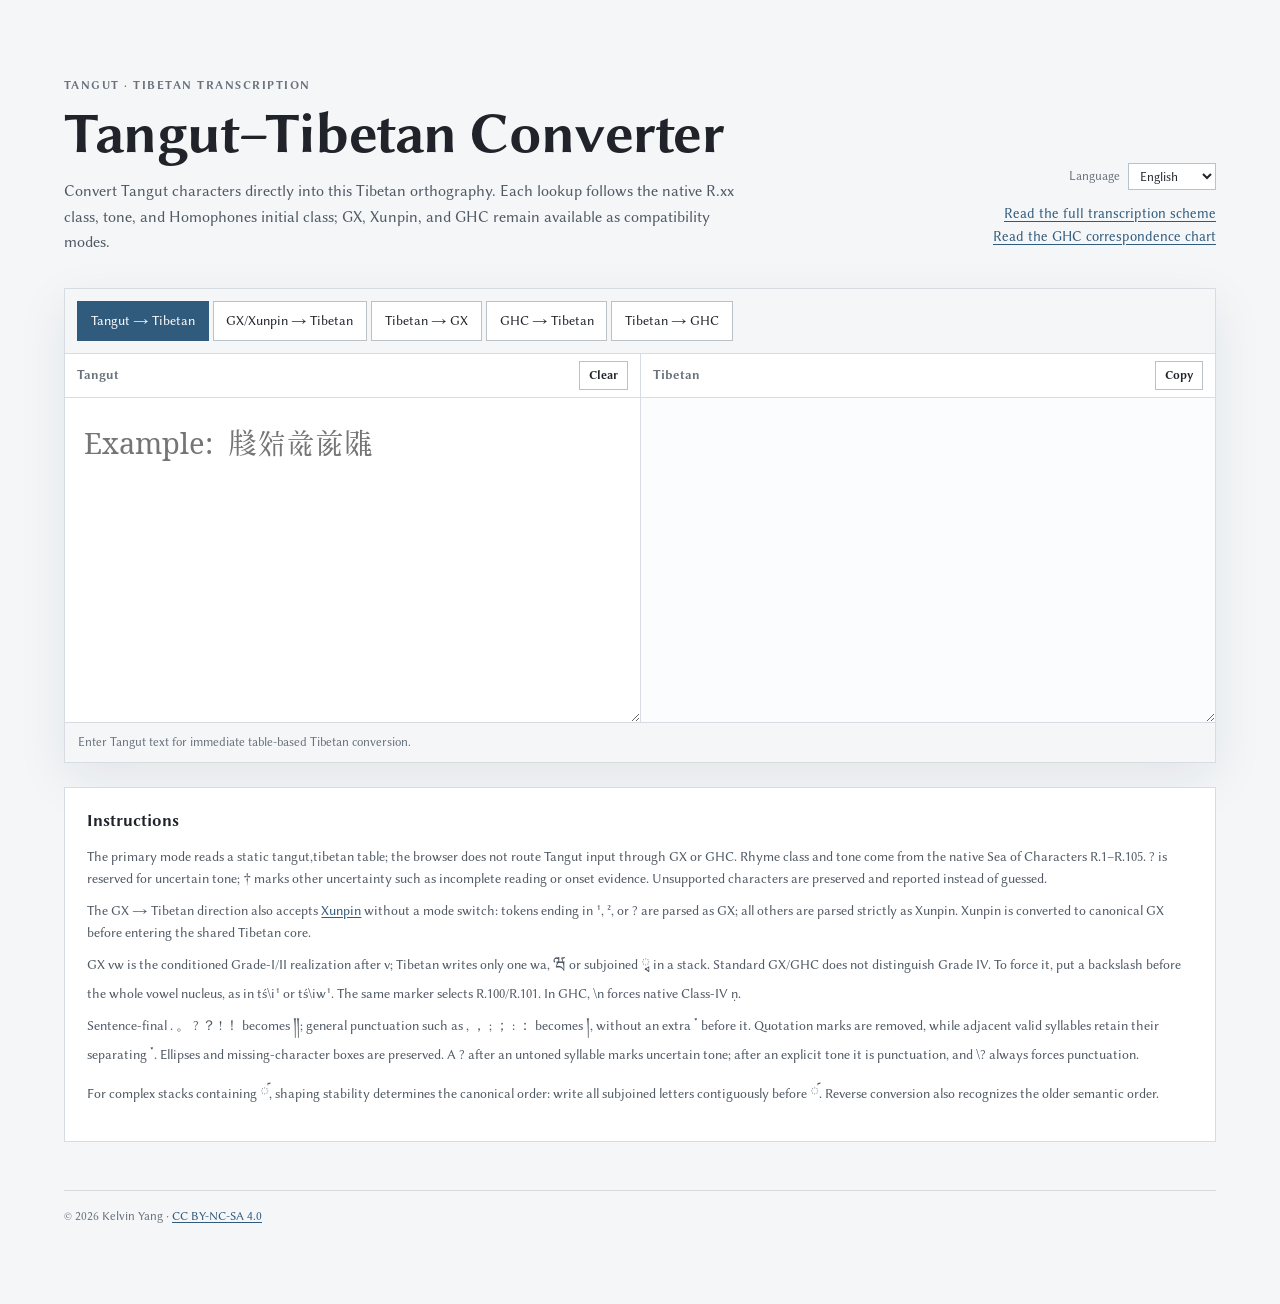
==== commit 29d58573: "revise: normalize conditioned vw and uncertainty marks" ====
--- a/converter/index.html
+++ b/converter/index.html
@@ -6,9 +6,9 @@
   <meta name="description" content="西夏文直接轉藏文，並兼容 GX202411/勳拼/GHC 雙向轉換。">
   <title>西夏文–藏文轉換器</title>
   <link rel="preload" href="../fonts/NotoSerifTangut-Regular.woff2?v=full-20260810" as="font" type="font/woff2" crossorigin fetchpriority="high">
-  <link rel="preload" href="../fonts/shanggu-web/ShangguSans-Regular-core.woff2?v=shanggu-web-v4" as="font" type="font/woff2" crossorigin>
-  <link rel="preload" href="../fonts/shanggu-web/ShangguSans-Bold-core.woff2?v=shanggu-web-v4" as="font" type="font/woff2" crossorigin>
-  <link rel="stylesheet" href="../fonts/shanggu-web.css?v=shanggu-web-v4">
+  <link rel="preload" href="../fonts/shanggu-web/ShangguSans-Regular-core.woff2?v=shanggu-web-v5" as="font" type="font/woff2" crossorigin>
+  <link rel="preload" href="../fonts/shanggu-web/ShangguSans-Bold-core.woff2?v=shanggu-web-v5" as="font" type="font/woff2" crossorigin>
+  <link rel="stylesheet" href="../fonts/shanggu-web.css?v=shanggu-web-v5">
   <style>
     @font-face { font-family: "Libertinus"; src: url("../fonts/LibertinusSans-Regular.woff2?v=full-20260810") format("woff2"); font-weight: 400; font-display: swap; }
     @font-face { font-family: "Libertinus"; src: url("../fonts/LibertinusSans-Bold.woff2?v=full-20260810") format("woff2"); font-weight: 700; font-display: swap; }
@@ -113,7 +113,7 @@
     <footer>© 2026 Kelvin Yang · <a id="license" rel="license" href="https://creativecommons.org/licenses/by-nc-sa/4.0/deed.zh-hant">CC BY-NC-SA 4.0</a></footer>
   </main>
 
-  <script src="converter.js?v=tangut-direct-20260811"></script>
+  <script src="converter.js?v=reverse-20260812"></script>
   <script>
     const translations = {
       'zh-Hant': {
@@ -133,9 +133,9 @@
         emptyGhc: '輸入帶聲調的 GHC 擬音後即時轉成藏文。',
         emptyReverse: '輸入本方案藏文後即時正規化並轉回 {target}。',
         instructionsTitle: '使用說明',
-        tangut: '主入口直接讀取靜態 <code>tangut,tibetan</code> 表，不在瀏覽器內經 GX 或 GHC 繞轉。韻類與聲調取自 native《文海》R.1–R.105；四等韻及 GX 已合流的歷史類別因此可按字保留。未有可靠聲母資料的字不作猜測，會原樣保留並報錯。',
+        tangut: '主入口直接讀取靜態 <code>tangut,tibetan</code> 表，不在瀏覽器內經 GX 或 GHC 繞轉。韻類與聲調取自 native《文海》R.1–R.105；四等韻及 GX 已合流的歷史類別因此可按字保留。<code>?</code> 專標聲調存疑；<code>†</code> 表示讀音證據、聲母等其他存疑。未能作出有據推定的字會原樣保留並報錯。',
         xunpin: 'GX → 藏文方向亦支援<a href="https://github.com/tinbreaker/rime-xunpin">勳拼</a>，無須切換模式：末尾有 <code>¹</code>、<code>²</code> 或 <code>?</code> 時按 GX 解析，否則按勳拼解析。勳拼先轉成 canonical GX，再進入同一藏文核心。',
-        rhymes: '標準 GX/GHC 不區分四等韻；要強制四等，請在整個韻腹前加反斜線，如 <code>tś\\i¹</code>、<code>tś\\iw¹</code>。同一標記也用於 R.100/R.101，如 <code>rtś\\ər¹</code>、<code>rts\\er¹</code>。GHC 的 <code>\\n</code> 強制表示 native Class IV 的 <code>ṇ</code>。藏文反向轉寫只有勾選合流韻類選項後才恢復 <code>\\</code>。',
+        rhymes: 'GX 的 <code>vw</code> 是一、二等韻在 <code>v</code> 後的條件變體，藏文只寫一個 wa：<span class="tibetan-inline">ཝ</span> 或 stack 中的 <span class="tibetan-inline">ྭ</span>。標準 GX/GHC 不區分四等韻；要強制四等，請在整個韻腹前加反斜線，如 <code>tś\\i¹</code>、<code>tś\\iw¹</code>。同一標記也用於 R.100/R.101，如 <code>rtś\\ər¹</code>、<code>rts\\er¹</code>。GHC 的 <code>\\n</code> 強制表示 native Class IV 的 <code>ṇ</code>。',
         punctuation: '句末標點 <code>. 。 ? ？ ! ！</code> 轉爲 <span class="tibetan-inline">༎</span>；一般標點如 <code>, ， ; ； : ：</code> 轉爲 <span class="tibetan-inline">།</span>，且標點前不加 <span class="tibetan-inline">་</span>。引號會移除，但相鄰有效音節之間仍補 <span class="tibetan-inline">་</span>。省略號與缺字方框原樣保留。尚未標調音節後的 <code>?</code> 表示聲調存疑；已有聲調後的 <code>?</code> 是疑問標點，<code>\\?</code> 永遠強制爲疑問標點。',
         shaping: '含 <span class="tibetan-inline">༹</span> 的複雜 stack 以 shaping 穩定爲準：先連續寫完下加字母，再寫 <span class="tibetan-inline">༹</span>；反向轉換也能辨認舊次序。'
       },
@@ -156,9 +156,9 @@
         emptyGhc: 'Enter a tone-marked GHC syllable for instant Tibetan conversion.',
         emptyReverse: 'Enter normalized scheme Tibetan to convert it back to {target}.',
         instructionsTitle: 'Instructions',
-        tangut: 'The primary mode reads a static <code>tangut,tibetan</code> table; the browser does not route Tangut input through GX or GHC. Rhyme class and tone come from the native <cite>Sea of Characters</cite> R.1–R.105, so Grade IV and historical categories merged in GX remain recoverable by character. Characters lacking a reliable onset are preserved and reported instead of guessed.',
+        tangut: 'The primary mode reads a static <code>tangut,tibetan</code> table; the browser does not route Tangut input through GX or GHC. Rhyme class and tone come from the native <cite>Sea of Characters</cite> R.1–R.105. <code>?</code> is reserved for uncertain tone; <code>†</code> marks other uncertainty such as incomplete reading or onset evidence. Unsupported characters are preserved and reported instead of guessed.',
         xunpin: 'The GX → Tibetan direction also accepts <a href="https://github.com/tinbreaker/rime-xunpin">Xunpin</a> without a mode switch: tokens ending in <code>¹</code>, <code>²</code>, or <code>?</code> are parsed as GX; all others are parsed strictly as Xunpin. Xunpin is converted to canonical GX before entering the shared Tibetan core.',
-        rhymes: 'Standard GX/GHC does not distinguish Grade IV. To force it, put a backslash before the whole vowel nucleus, as in <code>tś\\i¹</code> or <code>tś\\iw¹</code>. The same marker selects R.100/R.101, as in <code>rtś\\ər¹</code> or <code>rts\\er¹</code>. In GHC, <code>\\n</code> forces the native Class-IV initial <code>ṇ</code>. Tibetan-to-GX restores <code>\\</code> only when the merged-rhyme option is selected.',
+        rhymes: 'GX <code>vw</code> is the conditioned Grade-I/II realization after <code>v</code>; Tibetan writes only one wa, <span class="tibetan-inline">ཝ</span> or subjoined <span class="tibetan-inline">ྭ</span> in a stack. Standard GX/GHC does not distinguish Grade IV. To force it, put a backslash before the whole vowel nucleus, as in <code>tś\\i¹</code> or <code>tś\\iw¹</code>. The same marker selects R.100/R.101. In GHC, <code>\\n</code> forces native Class-IV <code>ṇ</code>.',
         punctuation: 'Sentence-final <code>. 。 ? ？ ! ！</code> becomes <span class="tibetan-inline">༎</span>; general punctuation such as <code>, ， ; ； : ：</code> becomes <span class="tibetan-inline">།</span>, without an extra <span class="tibetan-inline">་</span> before it. Quotation marks are removed, while adjacent valid syllables retain their separating <span class="tibetan-inline">་</span>. Ellipses and missing-character boxes are preserved. A <code>?</code> after an untoned syllable marks uncertain tone; after an explicit tone it is punctuation, and <code>\\?</code> always forces punctuation.',
         shaping: 'For complex stacks containing <span class="tibetan-inline">༹</span>, shaping stability determines the canonical order: write all subjoined letters contiguously before <span class="tibetan-inline">༹</span>. Reverse conversion also recognizes the older semantic order.'
       }
@@ -330,7 +330,7 @@
     });
     applyLanguage();
     if (typeof fetch === 'function') {
-      fetch('data/tangut-tibetan.csv?v=20260811')
+      fetch('data/tangut-tibetan.csv?v=reverse-20260812')
         .then(response => {
           if (!response.ok) throw new Error(String(response.status));
           return response.text();
--- a/fonts/shanggu-web.css
+++ b/fonts/shanggu-web.css
@@ -1 +1 @@
-/* Generated by scripts/build-shanggu-webfonts.py. */@font-face{font-family:"Shanggu Web";src:url("shanggu-web/ShangguSans-Regular-core.woff2?v=shanggu-web-v4") format("woff2");font-weight:400;font-style:normal;font-display: swap;unicode-range:U+20-49,U+4B-59,U+5B-7D,U+A9,U+AF,U+B2,U+B7,U+B9,U+D8,U+E3,U+129,U+169,U+1EA1,U+1EB9,U+1EBD,U+1ECB,U+1ECD,U+1EE5,U+2013,U+2018-2019,U+201C-201D,U+2026,U+2163,U+2192,U+2194,U+25A0-25AB,U+3001-3002,U+300A-300F,U+3013,U+4E00,U+4E0A-4E0B,U+4E0D,U+4E14,U+4E26,U+4E2D,U+4E3B,U+4E4B,U+4E5F,U+4E92,U+4EA4,U+4EA6,U+4ECB,U+4ECD,U+4EE5,U+4F46,U+4F5C,U+4F7F,U+4F8B,U+4FDD,U+500B,U+5143,U+5148,U+515A,U+5165,U+5167,U+5177,U+517C,U+518D,U+51A0,U+51FA,U+5206-5207,U+5217,U+5225,U+5230,U+5236,U+5247,U+524D,U+529F-52A0,U+52F3,U+52FE,U+5316,U+5340,U+5373,U+539F,U+53CA,U+53CD,U+53D6,U+53E3,U+53E5,U+53EA,U+53EF,U+53F2,U+5408,U+540C,U+5411,U+5426,U+542B,U+552F,U+554F,U+5668,U+56DB,U+56DE,U+56E0,U+5728,U+5831,U+590F,U+591A,U+5982,U+5B57-5B58,U+5B8C,U+5B9A,U+5BB9,U+5BEB,U+5C04,U+5C07,U+5C0D,U+5C0F,U+5C11,U+5C1A,U+5C3E,U+5DE5,U+5DF2,U+5E36,U+5E8F,U+5F0F,U+5F15,U+5F37,U+5F8C,U+5FA9,U+5FC3,U+6062,U+614B,U+61C9,U+6210,U+6216,U+624D,U+627E,U+62FC,U+6309,U+63A5,U+63DB,U+63F4,U+64EC,U+652F,U+6536,U+6548,U+6574,U+6587,U+6599,U+659C,U+65B9,U+65BC,U+660E,U+6620,U+662F,U+6642,U+66F8,U+6703,U+6709,U+672A-672C,U+6790,U+67E5,U+6838,U+6846,U+6848,U+69CB,U+6A19,U+6A21,U+6A23,U+6B21,U+6B63-6B64,U+6B77,U+6BCD,U+6BCF,U+6C38,U+6C92,U+6CD5,U+6D41,U+6D77,U+6E05,U+6E2C,U+6E96,U+700F,U+7121,U+7167,U+7232,U+731C,U+7528,U+7559,U+7565,U+7591,U+7684,U+76F4,U+76F8,U+7701,U+793A,U+79FB,U+7A69,U+7A81,U+7B26,U+7B49,U+7BC0,U+7BC4,U+7C21,U+7D50,U+7D93,U+7DDA,U+7E41,U+7E5E,U+7E8C,U+7F3A,U+8072,U+80FD,U+8179,U+81EA,U+8207,U+820A,U+822C,U+85CF,U+865F,U+885D,U+8868,U+88DC,U+88FD,U+8907,U+897F,U+8981,U+898F,U+89BD,U+89E3,U+8A00,U+8A18,U+8A8D,U+8A9E,U+8AAA,U+8ABF,U+8ACB,U+8B80,U+8CC7,U+8F09,U+8F38,U+8F49,U+8FA8,U+9023,U+9032,U+9060,U+9078,U+9130,U+9304,U+932F,U+9593,U+95B1,U+9664,U+96D9,U+96DC,U+975C,U+9760,U+97F3,U+97FB,U+9805,U+9808,U+982D,U+985E,U+9AD4,U+9EDE,U+9F3B,U+FF01,U+FF08-FF09,U+FF0C,U+FF1A-FF1B,U+FF1F;}@font-face{font-family:"Shanggu Web";src:url("shanggu-web/ShangguSans-Regular-symbols.woff2?v=shanggu-web-v4") format("woff2");font-weight:400;font-style:normal;font-display: swap;unicode-range:U+4A,U+5A,U+7E-A8,U+AA-AE,U+B0-B1,U+B3-B6,U+B8,U+BA-D7,U+D9-E2,U+E4-128,U+12A-168,U+16A-451,U+1100-11FF,U+1E3E-1EA0,U+1EA2-1EB8,U+1EBA-1EBC,U+1EBE-1ECA,U+1ECC,U+1ECE-1EE4,U+1EE6-1EF9,U+2002-2012,U+2014-2016,U+201A,U+201E-2025,U+2027-2162,U+2164-2191,U+2193,U+2195-259F,U+25B1-27A1,U+2934-29FB,U+2B05-2B95,U+2E3A-3000,U+3003-3009,U+3010-3012,U+3014-33FF;}@font-face{font-family:"Shanggu Web";src:url("shanggu-web/ShangguSans-Regular-cjk-ext-a.woff2?v=shanggu-web-v4") format("woff2");font-weight:400;font-style:normal;font-display: swap;unicode-range:U+3400-4DBF;}@font-face{font-family:"Shanggu Web";src:url("shanggu-web/ShangguSans-Regular-cjk-1.woff2?v=shanggu-web-v4") format("woff2");font-weight:400;font-style:normal;font-display: swap;unicode-range:U+4E01-4E09,U+4E0C,U+4E0E-4E13,U+4E15-4E25,U+4E27-4E2C,U+4E2E-4E3A,U+4E3C-4E4A,U+4E4C-4E5E,U+4E60-4E91,U+4E93-4EA3,U+4EA5,U+4EA7-4ECA,U+4ECC,U+4ECE-4EE4,U+4EE6-4F45,U+4F47-4F5B,U+4F5D-4F7E,U+4F80-4F8A,U+4F8C-4FDC,U+4FDE-500A,U+500C-5142,U+5144-5147,U+5149-5159,U+515B-5164,U+5166,U+5168-5176,U+5178-517B,U+517D-518C,U+518E-519F,U+51A1-51F9,U+51FB-5205,U+5208-5216,U+5218-5224,U+5226-522F,U+5231-5235,U+5237-5246,U+5248-524C,U+524E-529E,U+52A1-52F2,U+52F4-52FD,U+52FF-5315,U+5317-533F,U+5341-5372,U+5374-539E,U+53A0-53C9,U+53CB-53CC,U+53CE-53D5,U+53D7-53E2,U+53E4,U+53E6-53E9,U+53EB-53EE,U+53F0-53F1,U+53F3-5407,U+5409-540B,U+540D-5410,U+5412-5425,U+5427-542A,U+542C-552E,U+5530-554E,U+5550-5667,U+5669-56DA,U+56DC-56DD,U+56DF,U+56E1-5727,U+5729-5830,U+5832-590E,U+5910-5919,U+591B-5981,U+5983-5B56,U+5B59-5B8B,U+5B8D-5B99,U+5B9B-5BB8,U+5BBA-5BEA,U+5BEC-5C03,U+5C05-5C06,U+5C08-5C0C,U+5C0E,U+5C10,U+5C12-5C19,U+5C1B-5C3D,U+5C3F-5DE4,U+5DE6-5DF1,U+5DF3-5E35,U+5E37-5E8E,U+5E90-5F0E,U+5F10-5F14,U+5F16-5F36,U+5F38-5F8B,U+5F8D-5FA8,U+5FAA-5FC2,U+5FC4-6061,U+6063-614A,U+614C-61C8,U+61CA-620F,U+6211-6215,U+6217-624C,U+624E-627D,U+627F-62FB,U+62FD-62FF;}@font-face{font-family:"Shanggu Web";src:url("shanggu-web/ShangguSans-Regular-cjk-2.woff2?v=shanggu-web-v4") format("woff2");font-weight:400;font-style:normal;font-display: swap;unicode-range:U+6300-6308,U+630A-63A4,U+63A6-63DA,U+63DC-63F3,U+63F5-64EB,U+64ED-652E,U+6530-6535,U+6537-6547,U+6549-6573,U+6575-6586,U+6588-6598,U+659A-659B,U+659D-65B8,U+65BA-65BB,U+65BD-660D,U+660F-661F,U+6621-662E,U+6630-6641,U+6643-66F7,U+66F9-6702,U+6704-6708,U+670A-6729,U+672D-678F,U+6791-67E4,U+67E6-6837,U+6839-6845,U+6847,U+6849-69CA,U+69CC-6A18,U+6A1A-6A20,U+6A22,U+6A24-6B20,U+6B22-6B62,U+6B65-6B76,U+6B78-6BCC,U+6BCE,U+6BD0-6C37,U+6C39-6C91,U+6C93-6CD4,U+6CD6-6D40,U+6D42-6D76,U+6D78-6E04,U+6E06-6E2B,U+6E2D-6E95,U+6E97-700E,U+7010-7120,U+7122-7166,U+7168-7231,U+7233-731B,U+731D-7527,U+7529-7558,U+755A-7564,U+7566-7590,U+7592-7683,U+7685-76F3,U+76F5-76F7,U+76F9-7700,U+7702-77FF;}@font-face{font-family:"Shanggu Web";src:url("shanggu-web/ShangguSans-Regular-cjk-3.woff2?v=shanggu-web-v4") format("woff2");font-weight:400;font-style:normal;font-display: swap;unicode-range:U+7800-7939,U+793B-79FA,U+79FC-7A68,U+7A6A-7A80,U+7A82-7B25,U+7B27-7B48,U+7B4A-7BBF,U+7BC1-7BC3,U+7BC5-7C20,U+7C22-7D4F,U+7D51-7D92,U+7D94-7DD9,U+7DDB-7E40,U+7E42-7E5D,U+7E5F-7E8B,U+7E8D-7F39,U+7F3B-8071,U+8073-80FC,U+80FE-8178,U+817A-81E9,U+81EB-8206,U+8208-8209,U+820B-822B,U+822D-85CE,U+85D0-865E,U+8660-885C,U+885E-8867,U+8869-88DB,U+88DD-88FC,U+88FE-8906,U+8908-897E,U+8980,U+8982-898E,U+8990-89BC,U+89BE-89E2,U+89E4-89FF,U+8A01-8A17,U+8A19-8A8C,U+8A8E-8A9D,U+8A9F-8AA9,U+8AAB-8ABE,U+8AC0-8ACA,U+8ACC-8B7F,U+8B81-8CC6,U+8CC8-8CFF;}@font-face{font-family:"Shanggu Web";src:url("shanggu-web/ShangguSans-Regular-cjk-4.woff2?v=shanggu-web-v4") format("woff2");font-weight:400;font-style:normal;font-display: swap;unicode-range:U+8D00-8F08,U+8F0A-8F37,U+8F39-8F48,U+8F4A-8FA7,U+8FA9-9022,U+9024-9031,U+9033-905F,U+9061-9077,U+9079-912F,U+9131-9303,U+9305-932E,U+9330-9592,U+9594-95B0,U+95B2-9663,U+9665-96D8,U+96DA-96DB,U+96DD-975B,U+975D-975F,U+9761-97F2,U+97F4-97FA,U+97FC-9804,U+9806-9807,U+9809-982C,U+982E-985D,U+985F-9AD3,U+9AD5-9EDD,U+9EDF-9F3A,U+9F3C-9FFF;}@font-face{font-family:"Shanggu Web";src:url("shanggu-web/ShangguSans-Regular-yi.woff2?v=shanggu-web-v4") format("woff2");font-weight:400;font-style:normal;font-display: swap;unicode-range:U+A960-A97C,U+AC00-AFFF;}@font-face{font-family:"Shanggu Web";src:url("shanggu-web/ShangguSans-Regular-pua-1.woff2?v=shanggu-web-v4") format("woff2");font-weight:400;font-style:normal;font-display: swap;unicode-range:U+B000-BFFF;}@font-face{font-family:"Shanggu Web";src:url("shanggu-web/ShangguSans-Regular-pua-2.woff2?v=shanggu-web-v4") format("woff2");font-weight:400;font-style:normal;font-display: swap;unicode-range:U+C000-CFFF;}@font-face{font-family:"Shanggu Web";src:url("shanggu-web/ShangguSans-Regular-bmp-tail.woff2?v=shanggu-web-v4") format("woff2");font-weight:400;font-style:normal;font-display: swap;unicode-range:U+D000-D7FB,U+F900-FB04,U+FE10-FE6B,U+FF02-FF07,U+FF0A-FF0B,U+FF0D-FF19,U+FF1C-FF1E,U+FF20-FFEE;}@font-face{font-family:"Shanggu Web";src:url("shanggu-web/ShangguSans-Regular-supplementary.woff2?v=shanggu-web-v4") format("woff2");font-weight:400;font-style:normal;font-display: swap;unicode-range:U+1F100-1F251,U+2000B-2383D,U+239C2-23B5A,U+23C63-292B1,U+2941D-2A7DD,U+2A8FB-2AA58,U+2ADFF,U+2AFA2,U+2B127-2B1ED,U+2B300-2B8B8,U+2BAC7-2BC1B,U+2BD77-2BE29,U+2C029-2C386,U+2C488-2CE93,U+2D25D,U+2D544,U+2E014,U+2E278,U+2E569,U+2E6EA,U+2F804-2F9F4,U+30729,U+30C28,U+30EDD-30EDE,U+3106C,U+31350;}@font-face{font-family:"Shanggu Web";src:url("shanggu-web/ShangguSans-Bold-core.woff2?v=shanggu-web-v4") format("woff2");font-weight:700;font-style:normal;font-display: swap;unicode-range:U+20-49,U+4B-59,U+5B-7D,U+A9,U+AF,U+B2,U+B7,U+B9,U+D8,U+E3,U+129,U+169,U+1EA1,U+1EB9,U+1EBD,U+1ECB,U+1ECD,U+1EE5,U+2013,U+2018-2019,U+201C-201D,U+2026,U+2163,U+2192,U+2194,U+25A0-25AB,U+3001-3002,U+300A-300F,U+3013,U+4E00,U+4E0A-4E0B,U+4E0D,U+4E14,U+4E26,U+4E2D,U+4E3B,U+4E4B,U+4E5F,U+4E92,U+4EA4,U+4EA6,U+4ECB,U+4ECD,U+4EE5,U+4F46,U+4F5C,U+4F7F,U+4F8B,U+4FDD,U+500B,U+5143,U+5148,U+515A,U+5165,U+5167,U+5177,U+517C,U+518D,U+51A0,U+51FA,U+5206-5207,U+5217,U+5225,U+5230,U+5236,U+5247,U+524D,U+529F-52A0,U+52F3,U+52FE,U+5316,U+5340,U+5373,U+539F,U+53CA,U+53CD,U+53D6,U+53E3,U+53E5,U+53EA,U+53EF,U+53F2,U+5408,U+540C,U+5411,U+5426,U+542B,U+552F,U+554F,U+5668,U+56DB,U+56DE,U+56E0,U+5728,U+5831,U+590F,U+591A,U+5982,U+5B57-5B58,U+5B8C,U+5B9A,U+5BB9,U+5BEB,U+5C04,U+5C07,U+5C0D,U+5C0F,U+5C11,U+5C1A,U+5C3E,U+5DE5,U+5DF2,U+5E36,U+5E8F,U+5F0F,U+5F15,U+5F37,U+5F8C,U+5FA9,U+5FC3,U+6062,U+614B,U+61C9,U+6210,U+6216,U+624D,U+627E,U+62FC,U+6309,U+63A5,U+63DB,U+63F4,U+64EC,U+652F,U+6536,U+6548,U+6574,U+6587,U+6599,U+659C,U+65B9,U+65BC,U+660E,U+6620,U+662F,U+6642,U+66F8,U+6703,U+6709,U+672A-672C,U+6790,U+67E5,U+6838,U+6846,U+6848,U+69CB,U+6A19,U+6A21,U+6A23,U+6B21,U+6B63-6B64,U+6B77,U+6BCD,U+6BCF,U+6C38,U+6C92,U+6CD5,U+6D41,U+6D77,U+6E05,U+6E2C,U+6E96,U+700F,U+7121,U+7167,U+7232,U+731C,U+7528,U+7559,U+7565,U+7591,U+7684,U+76F4,U+76F8,U+7701,U+793A,U+79FB,U+7A69,U+7A81,U+7B26,U+7B49,U+7BC0,U+7BC4,U+7C21,U+7D50,U+7D93,U+7DDA,U+7E41,U+7E5E,U+7E8C,U+7F3A,U+8072,U+80FD,U+8179,U+81EA,U+8207,U+820A,U+822C,U+85CF,U+865F,U+885D,U+8868,U+88DC,U+88FD,U+8907,U+897F,U+8981,U+898F,U+89BD,U+89E3,U+8A00,U+8A18,U+8A8D,U+8A9E,U+8AAA,U+8ABF,U+8ACB,U+8B80,U+8CC7,U+8F09,U+8F38,U+8F49,U+8FA8,U+9023,U+9032,U+9060,U+9078,U+9130,U+9304,U+932F,U+9593,U+95B1,U+9664,U+96D9,U+96DC,U+975C,U+9760,U+97F3,U+97FB,U+9805,U+9808,U+982D,U+985E,U+9AD4,U+9EDE,U+9F3B,U+FF01,U+FF08-FF09,U+FF0C,U+FF1A-FF1B,U+FF1F;}@font-face{font-family:"Shanggu Web";src:url("shanggu-web/ShangguSans-Bold-symbols.woff2?v=shanggu-web-v4") format("woff2");font-weight:700;font-style:normal;font-display: swap;unicode-range:U+4A,U+5A,U+7E-A8,U+AA-AE,U+B0-B1,U+B3-B6,U+B8,U+BA-D7,U+D9-E2,U+E4-128,U+12A-168,U+16A-451,U+1100-11FF,U+1E3E-1EA0,U+1EA2-1EB8,U+1EBA-1EBC,U+1EBE-1ECA,U+1ECC,U+1ECE-1EE4,U+1EE6-1EF9,U+2002-2012,U+2014-2016,U+201A,U+201E-2025,U+2027-2162,U+2164-2191,U+2193,U+2195-259F,U+25B1-27A1,U+2934-29FB,U+2B05-2B95,U+2E3A-3000,U+3003-3009,U+3010-3012,U+3014-33FF;}@font-face{font-family:"Shanggu Web";src:url("shanggu-web/ShangguSans-Bold-cjk-ext-a.woff2?v=shanggu-web-v4") format("woff2");font-weight:700;font-style:normal;font-display: swap;unicode-range:U+3400-4DBF;}@font-face{font-family:"Shanggu Web";src:url("shanggu-web/ShangguSans-Bold-cjk-1.woff2?v=shanggu-web-v4") format("woff2");font-weight:700;font-style:normal;font-display: swap;unicode-range:U+4E01-4E09,U+4E0C,U+4E0E-4E13,U+4E15-4E25,U+4E27-4E2C,U+4E2E-4E3A,U+4E3C-4E4A,U+4E4C-4E5E,U+4E60-4E91,U+4E93-4EA3,U+4EA5,U+4EA7-4ECA,U+4ECC,U+4ECE-4EE4,U+4EE6-4F45,U+4F47-4F5B,U+4F5D-4F7E,U+4F80-4F8A,U+4F8C-4FDC,U+4FDE-500A,U+500C-5142,U+5144-5147,U+5149-5159,U+515B-5164,U+5166,U+5168-5176,U+5178-517B,U+517D-518C,U+518E-519F,U+51A1-51F9,U+51FB-5205,U+5208-5216,U+5218-5224,U+5226-522F,U+5231-5235,U+5237-5246,U+5248-524C,U+524E-529E,U+52A1-52F2,U+52F4-52FD,U+52FF-5315,U+5317-533F,U+5341-5372,U+5374-539E,U+53A0-53C9,U+53CB-53CC,U+53CE-53D5,U+53D7-53E2,U+53E4,U+53E6-53E9,U+53EB-53EE,U+53F0-53F1,U+53F3-5407,U+5409-540B,U+540D-5410,U+5412-5425,U+5427-542A,U+542C-552E,U+5530-554E,U+5550-5667,U+5669-56DA,U+56DC-56DD,U+56DF,U+56E1-5727,U+5729-5830,U+5832-590E,U+5910-5919,U+591B-5981,U+5983-5B56,U+5B59-5B8B,U+5B8D-5B99,U+5B9B-5BB8,U+5BBA-5BEA,U+5BEC-5C03,U+5C05-5C06,U+5C08-5C0C,U+5C0E,U+5C10,U+5C12-5C19,U+5C1B-5C3D,U+5C3F-5DE4,U+5DE6-5DF1,U+5DF3-5E35,U+5E37-5E8E,U+5E90-5F0E,U+5F10-5F14,U+5F16-5F36,U+5F38-5F8B,U+5F8D-5FA8,U+5FAA-5FC2,U+5FC4-6061,U+6063-614A,U+614C-61C8,U+61CA-620F,U+6211-6215,U+6217-624C,U+624E-627D,U+627F-62FB,U+62FD-62FF;}@font-face{font-family:"Shanggu Web";src:url("shanggu-web/ShangguSans-Bold-cjk-2.woff2?v=shanggu-web-v4") format("woff2");font-weight:700;font-style:normal;font-display: swap;unicode-range:U+6300-6308,U+630A-63A4,U+63A6-63DA,U+63DC-63F3,U+63F5-64EB,U+64ED-652E,U+6530-6535,U+6537-6547,U+6549-6573,U+6575-6586,U+6588-6598,U+659A-659B,U+659D-65B8,U+65BA-65BB,U+65BD-660D,U+660F-661F,U+6621-662E,U+6630-6641,U+6643-66F7,U+66F9-6702,U+6704-6708,U+670A-6729,U+672D-678F,U+6791-67E4,U+67E6-6837,U+6839-6845,U+6847,U+6849-69CA,U+69CC-6A18,U+6A1A-6A20,U+6A22,U+6A24-6B20,U+6B22-6B62,U+6B65-6B76,U+6B78-6BCC,U+6BCE,U+6BD0-6C37,U+6C39-6C91,U+6C93-6CD4,U+6CD6-6D40,U+6D42-6D76,U+6D78-6E04,U+6E06-6E2B,U+6E2D-6E95,U+6E97-700E,U+7010-7120,U+7122-7166,U+7168-7231,U+7233-731B,U+731D-7527,U+7529-7558,U+755A-7564,U+7566-7590,U+7592-7683,U+7685-76F3,U+76F5-76F7,U+76F9-7700,U+7702-77FF;}@font-face{font-family:"Shanggu Web";src:url("shanggu-web/ShangguSans-Bold-cjk-3.woff2?v=shanggu-web-v4") format("woff2");font-weight:700;font-style:normal;font-display: swap;unicode-range:U+7800-7939,U+793B-79FA,U+79FC-7A68,U+7A6A-7A80,U+7A82-7B25,U+7B27-7B48,U+7B4A-7BBF,U+7BC1-7BC3,U+7BC5-7C20,U+7C22-7D4F,U+7D51-7D92,U+7D94-7DD9,U+7DDB-7E40,U+7E42-7E5D,U+7E5F-7E8B,U+7E8D-7F39,U+7F3B-8071,U+8073-80FC,U+80FE-8178,U+817A-81E9,U+81EB-8206,U+8208-8209,U+820B-822B,U+822D-85CE,U+85D0-865E,U+8660-885C,U+885E-8867,U+8869-88DB,U+88DD-88FC,U+88FE-8906,U+8908-897E,U+8980,U+8982-898E,U+8990-89BC,U+89BE-89E2,U+89E4-89FF,U+8A01-8A17,U+8A19-8A8C,U+8A8E-8A9D,U+8A9F-8AA9,U+8AAB-8ABE,U+8AC0-8ACA,U+8ACC-8B7F,U+8B81-8CC6,U+8CC8-8CFF;}@font-face{font-family:"Shanggu Web";src:url("shanggu-web/ShangguSans-Bold-cjk-4.woff2?v=shanggu-web-v4") format("woff2");font-weight:700;font-style:normal;font-display: swap;unicode-range:U+8D00-8F08,U+8F0A-8F37,U+8F39-8F48,U+8F4A-8FA7,U+8FA9-9022,U+9024-9031,U+9033-905F,U+9061-9077,U+9079-912F,U+9131-9303,U+9305-932E,U+9330-9592,U+9594-95B0,U+95B2-9663,U+9665-96D8,U+96DA-96DB,U+96DD-975B,U+975D-975F,U+9761-97F2,U+97F4-97FA,U+97FC-9804,U+9806-9807,U+9809-982C,U+982E-985D,U+985F-9AD3,U+9AD5-9EDD,U+9EDF-9F3A,U+9F3C-9FFF;}@font-face{font-family:"Shanggu Web";src:url("shanggu-web/ShangguSans-Bold-yi.woff2?v=shanggu-web-v4") format("woff2");font-weight:700;font-style:normal;font-display: swap;unicode-range:U+A960-A97C,U+AC00-AFFF;}@font-face{font-family:"Shanggu Web";src:url("shanggu-web/ShangguSans-Bold-pua-1.woff2?v=shanggu-web-v4") format("woff2");font-weight:700;font-style:normal;font-display: swap;unicode-range:U+B000-BFFF;}@font-face{font-family:"Shanggu Web";src:url("shanggu-web/ShangguSans-Bold-pua-2.woff2?v=shanggu-web-v4") format("woff2");font-weight:700;font-style:normal;font-display: swap;unicode-range:U+C000-CFFF;}@font-face{font-family:"Shanggu Web";src:url("shanggu-web/ShangguSans-Bold-bmp-tail.woff2?v=shanggu-web-v4") format("woff2");font-weight:700;font-style:normal;font-display: swap;unicode-range:U+D000-D7FB,U+F900-FB04,U+FE10-FE6B,U+FF02-FF07,U+FF0A-FF0B,U+FF0D-FF19,U+FF1C-FF1E,U+FF20-FFEE;}@font-face{font-family:"Shanggu Web";src:url("shanggu-web/ShangguSans-Bold-supplementary.woff2?v=shanggu-web-v4") format("woff2");font-weight:700;font-style:normal;font-display: swap;unicode-range:U+1F100-1F251,U+2000B-2383D,U+239C2-23B5A,U+23C63-292B1,U+2941D-2A7DD,U+2A8FB-2AA58,U+2ADFF,U+2AFA2,U+2B127-2B1ED,U+2B300-2B8B8,U+2BAC7-2BC1B,U+2BD77-2BE29,U+2C029-2C386,U+2C488-2CE93,U+2D25D,U+2D544,U+2E014,U+2E278,U+2E569,U+2E6EA,U+2F804-2F9F4,U+30729,U+30C28,U+30EDD-30EDE,U+3106C,U+31350;}
+/* Generated by scripts/build-shanggu-webfonts.py. */@font-face{font-family:"Shanggu Web";src:url("shanggu-web/ShangguSans-Regular-core.woff2?v=shanggu-web-v5") format("woff2");font-weight:400;font-style:normal;font-display: swap;unicode-range:U+20-49,U+4B-59,U+5B-7D,U+A9,U+AF,U+B2,U+B7,U+B9,U+D8,U+E3,U+129,U+169,U+1EA1,U+1EB9,U+1EBD,U+1ECB,U+1ECD,U+1EE5,U+2013,U+2018-2019,U+201C-201D,U+2020,U+2026,U+2163,U+2192,U+2194,U+25A0-25AB,U+3001-3002,U+300A-300F,U+3013,U+4E00,U+4E0A-4E0B,U+4E0D,U+4E14,U+4E26,U+4E2D,U+4E3B,U+4E4B,U+4E5F,U+4E8C,U+4E92,U+4EA4,U+4EA6,U+4ECB,U+4ECD,U+4ED6,U+4EE5,U+4EF6,U+4F46,U+4F5C,U+4F7F,U+4F8B,U+4FDD,U+500B,U+5143,U+5148,U+515A,U+5165,U+5167,U+5176-5177,U+517C,U+518D,U+51A0,U+51FA,U+5206-5207,U+5217,U+5225,U+5230,U+5236,U+5247,U+524D,U+529F-52A0,U+52F3,U+5316,U+5340,U+5373,U+539F,U+53CA,U+53CD,U+53D6,U+53E3,U+53E5,U+53EA,U+53EF,U+53F2,U+5408,U+540C,U+5411,U+5426,U+542B,U+552F,U+554F,U+5668,U+56DB,U+56DE,U+56E0,U+5728,U+5831,U+590F,U+591A,U+5982,U+5B57-5B58,U+5B8C,U+5B9A,U+5BB9,U+5BEB,U+5C04,U+5C07-5C08,U+5C0D,U+5C0F,U+5C11,U+5C1A,U+5C3E,U+5DE5,U+5DF2,U+5E36,U+5E8F,U+5F0F,U+5F15,U+5F37,U+5F8C,U+5FC3,U+614B,U+61C9,U+6210,U+6216,U+627E,U+62FC,U+6309,U+63A5,U+63A8,U+63DB,U+63F4,U+64DA,U+64EC,U+652F,U+6536,U+6548,U+6574,U+6587,U+6599,U+659C,U+65B9,U+65BC,U+660E,U+6620,U+662F,U+6642,U+66F8,U+6703,U+6709,U+672A-672C,U+6790,U+67E5,U+6838,U+6846,U+6848,U+689D,U+69CB,U+6A19,U+6A21,U+6A23,U+6B21,U+6B63-6B64,U+6B77,U+6BCD,U+6BCF,U+6C38,U+6C92,U+6CD5,U+6D41,U+6D77,U+6E05,U+6E96,U+700F,U+7121,U+7167,U+7232,U+7528,U+7559,U+7565,U+7591,U+7684,U+76F4,U+76F8,U+7701,U+793A,U+79FB,U+7A69,U+7A81,U+7B26,U+7B49,U+7BC0,U+7BC4,U+7C21,U+7D50,U+7D93,U+7DDA,U+7E41,U+7E5E,U+7E8C,U+7F3A,U+8072,U+80FD,U+8179,U+81EA,U+8207,U+820A,U+822C,U+85CF,U+865F,U+885D,U+8868,U+88DC,U+88FD,U+8907,U+897F,U+8981,U+898F,U+89BD,U+89E3,U+8A00,U+8A18,U+8A8D,U+8A9E,U+8AAA,U+8ABF,U+8ACB,U+8B49,U+8B80,U+8B8A,U+8CC7,U+8F09,U+8F38,U+8F49,U+8FA8,U+9023,U+9032,U+9060,U+9130,U+9304,U+932F,U+9593,U+95B1,U+9664,U+96D9,U+96DC,U+975C,U+97F3,U+97FB,U+9805,U+9808,U+982D,U+985E,U+9AD4,U+9EDE,U+9F3B,U+FF01,U+FF08-FF09,U+FF0C,U+FF1A-FF1B,U+FF1F;}@font-face{font-family:"Shanggu Web";src:url("shanggu-web/ShangguSans-Regular-symbols.woff2?v=shanggu-web-v5") format("woff2");font-weight:400;font-style:normal;font-display: swap;unicode-range:U+4A,U+5A,U+7E-A8,U+AA-AE,U+B0-B1,U+B3-B6,U+B8,U+BA-D7,U+D9-E2,U+E4-128,U+12A-168,U+16A-451,U+1100-11FF,U+1E3E-1EA0,U+1EA2-1EB8,U+1EBA-1EBC,U+1EBE-1ECA,U+1ECC,U+1ECE-1EE4,U+1EE6-1EF9,U+2002-2012,U+2014-2016,U+201A,U+201E,U+2021-2025,U+2027-2162,U+2164-2191,U+2193,U+2195-259F,U+25B1-27A1,U+2934-29FB,U+2B05-2B95,U+2E3A-3000,U+3003-3009,U+3010-3012,U+3014-33FF;}@font-face{font-family:"Shanggu Web";src:url("shanggu-web/ShangguSans-Regular-cjk-ext-a.woff2?v=shanggu-web-v5") format("woff2");font-weight:400;font-style:normal;font-display: swap;unicode-range:U+3400-4DBF;}@font-face{font-family:"Shanggu Web";src:url("shanggu-web/ShangguSans-Regular-cjk-1.woff2?v=shanggu-web-v5") format("woff2");font-weight:400;font-style:normal;font-display: swap;unicode-range:U+4E01-4E09,U+4E0C,U+4E0E-4E13,U+4E15-4E25,U+4E27-4E2C,U+4E2E-4E3A,U+4E3C-4E4A,U+4E4C-4E5E,U+4E60-4E8B,U+4E8D-4E91,U+4E93-4EA3,U+4EA5,U+4EA7-4ECA,U+4ECC,U+4ECE-4ED5,U+4ED7-4EE4,U+4EE6-4EF5,U+4EF7-4F45,U+4F47-4F5B,U+4F5D-4F7E,U+4F80-4F8A,U+4F8C-4FDC,U+4FDE-500A,U+500C-5142,U+5144-5147,U+5149-5159,U+515B-5164,U+5166,U+5168-5175,U+5178-517B,U+517D-518C,U+518E-519F,U+51A1-51F9,U+51FB-5205,U+5208-5216,U+5218-5224,U+5226-522F,U+5231-5235,U+5237-5246,U+5248-524C,U+524E-529E,U+52A1-52F2,U+52F4-5315,U+5317-533F,U+5341-5372,U+5374-539E,U+53A0-53C9,U+53CB-53CC,U+53CE-53D5,U+53D7-53E2,U+53E4,U+53E6-53E9,U+53EB-53EE,U+53F0-53F1,U+53F3-5407,U+5409-540B,U+540D-5410,U+5412-5425,U+5427-542A,U+542C-552E,U+5530-554E,U+5550-5667,U+5669-56DA,U+56DC-56DD,U+56DF,U+56E1-5727,U+5729-5830,U+5832-590E,U+5910-5919,U+591B-5981,U+5983-5B56,U+5B59-5B8B,U+5B8D-5B99,U+5B9B-5BB8,U+5BBA-5BEA,U+5BEC-5C03,U+5C05-5C06,U+5C09-5C0C,U+5C0E,U+5C10,U+5C12-5C19,U+5C1B-5C3D,U+5C3F-5DE4,U+5DE6-5DF1,U+5DF3-5E35,U+5E37-5E8E,U+5E90-5F0E,U+5F10-5F14,U+5F16-5F36,U+5F38-5F8B,U+5F8D-5FC2,U+5FC4-614A,U+614C-61C8,U+61CA-620F,U+6211-6215,U+6217-627D,U+627F-62FB,U+62FD-62FF;}@font-face{font-family:"Shanggu Web";src:url("shanggu-web/ShangguSans-Regular-cjk-2.woff2?v=shanggu-web-v5") format("woff2");font-weight:400;font-style:normal;font-display: swap;unicode-range:U+6300-6308,U+630A-63A4,U+63A6-63A7,U+63A9-63DA,U+63DC-63F3,U+63F5-64D9,U+64DB-64EB,U+64ED-652E,U+6530-6535,U+6537-6547,U+6549-6573,U+6575-6586,U+6588-6598,U+659A-659B,U+659D-65B8,U+65BA-65BB,U+65BD-660D,U+660F-661F,U+6621-662E,U+6630-6641,U+6643-66F7,U+66F9-6702,U+6704-6708,U+670A-6729,U+672D-678F,U+6791-67E4,U+67E6-6837,U+6839-6845,U+6847,U+6849-689C,U+689E-69CA,U+69CC-6A18,U+6A1A-6A20,U+6A22,U+6A24-6B20,U+6B22-6B62,U+6B65-6B76,U+6B78-6BCC,U+6BCE,U+6BD0-6C37,U+6C39-6C91,U+6C93-6CD4,U+6CD6-6D40,U+6D42-6D76,U+6D78-6E04,U+6E06-6E95,U+6E97-700E,U+7010-7120,U+7122-7166,U+7168-7231,U+7233-7527,U+7529-7558,U+755A-7564,U+7566-7590,U+7592-7683,U+7685-76F3,U+76F5-76F7,U+76F9-7700,U+7702-77FF;}@font-face{font-family:"Shanggu Web";src:url("shanggu-web/ShangguSans-Regular-cjk-3.woff2?v=shanggu-web-v5") format("woff2");font-weight:400;font-style:normal;font-display: swap;unicode-range:U+7800-7939,U+793B-79FA,U+79FC-7A68,U+7A6A-7A80,U+7A82-7B25,U+7B27-7B48,U+7B4A-7BBF,U+7BC1-7BC3,U+7BC5-7C20,U+7C22-7D4F,U+7D51-7D92,U+7D94-7DD9,U+7DDB-7E40,U+7E42-7E5D,U+7E5F-7E8B,U+7E8D-7F39,U+7F3B-8071,U+8073-80FC,U+80FE-8178,U+817A-81E9,U+81EB-8206,U+8208-8209,U+820B-822B,U+822D-85CE,U+85D0-865E,U+8660-885C,U+885E-8867,U+8869-88DB,U+88DD-88FC,U+88FE-8906,U+8908-897E,U+8980,U+8982-898E,U+8990-89BC,U+89BE-89E2,U+89E4-89FF,U+8A01-8A17,U+8A19-8A8C,U+8A8E-8A9D,U+8A9F-8AA9,U+8AAB-8ABE,U+8AC0-8ACA,U+8ACC-8B48,U+8B4A-8B7F,U+8B81-8B89,U+8B8B-8CC6,U+8CC8-8CFF;}@font-face{font-family:"Shanggu Web";src:url("shanggu-web/ShangguSans-Regular-cjk-4.woff2?v=shanggu-web-v5") format("woff2");font-weight:400;font-style:normal;font-display: swap;unicode-range:U+8D00-8F08,U+8F0A-8F37,U+8F39-8F48,U+8F4A-8FA7,U+8FA9-9022,U+9024-9031,U+9033-905F,U+9061-912F,U+9131-9303,U+9305-932E,U+9330-9592,U+9594-95B0,U+95B2-9663,U+9665-96D8,U+96DA-96DB,U+96DD-975B,U+975D-97F2,U+97F4-97FA,U+97FC-9804,U+9806-9807,U+9809-982C,U+982E-985D,U+985F-9AD3,U+9AD5-9EDD,U+9EDF-9F3A,U+9F3C-9FFF;}@font-face{font-family:"Shanggu Web";src:url("shanggu-web/ShangguSans-Regular-yi.woff2?v=shanggu-web-v5") format("woff2");font-weight:400;font-style:normal;font-display: swap;unicode-range:U+A960-A97C,U+AC00-AFFF;}@font-face{font-family:"Shanggu Web";src:url("shanggu-web/ShangguSans-Regular-pua-1.woff2?v=shanggu-web-v5") format("woff2");font-weight:400;font-style:normal;font-display: swap;unicode-range:U+B000-BFFF;}@font-face{font-family:"Shanggu Web";src:url("shanggu-web/ShangguSans-Regular-pua-2.woff2?v=shanggu-web-v5") format("woff2");font-weight:400;font-style:normal;font-display: swap;unicode-range:U+C000-CFFF;}@font-face{font-family:"Shanggu Web";src:url("shanggu-web/ShangguSans-Regular-bmp-tail.woff2?v=shanggu-web-v5") format("woff2");font-weight:400;font-style:normal;font-display: swap;unicode-range:U+D000-D7FB,U+F900-FB04,U+FE10-FE6B,U+FF02-FF07,U+FF0A-FF0B,U+FF0D-FF19,U+FF1C-FF1E,U+FF20-FFEE;}@font-face{font-family:"Shanggu Web";src:url("shanggu-web/ShangguSans-Regular-supplementary.woff2?v=shanggu-web-v5") format("woff2");font-weight:400;font-style:normal;font-display: swap;unicode-range:U+1F100-1F251,U+2000B-2383D,U+239C2-23B5A,U+23C63-292B1,U+2941D-2A7DD,U+2A8FB-2AA58,U+2ADFF,U+2AFA2,U+2B127-2B1ED,U+2B300-2B8B8,U+2BAC7-2BC1B,U+2BD77-2BE29,U+2C029-2C386,U+2C488-2CE93,U+2D25D,U+2D544,U+2E014,U+2E278,U+2E569,U+2E6EA,U+2F804-2F9F4,U+30729,U+30C28,U+30EDD-30EDE,U+3106C,U+31350;}@font-face{font-family:"Shanggu Web";src:url("shanggu-web/ShangguSans-Bold-core.woff2?v=shanggu-web-v5") format("woff2");font-weight:700;font-style:normal;font-display: swap;unicode-range:U+20-49,U+4B-59,U+5B-7D,U+A9,U+AF,U+B2,U+B7,U+B9,U+D8,U+E3,U+129,U+169,U+1EA1,U+1EB9,U+1EBD,U+1ECB,U+1ECD,U+1EE5,U+2013,U+2018-2019,U+201C-201D,U+2020,U+2026,U+2163,U+2192,U+2194,U+25A0-25AB,U+3001-3002,U+300A-300F,U+3013,U+4E00,U+4E0A-4E0B,U+4E0D,U+4E14,U+4E26,U+4E2D,U+4E3B,U+4E4B,U+4E5F,U+4E8C,U+4E92,U+4EA4,U+4EA6,U+4ECB,U+4ECD,U+4ED6,U+4EE5,U+4EF6,U+4F46,U+4F5C,U+4F7F,U+4F8B,U+4FDD,U+500B,U+5143,U+5148,U+515A,U+5165,U+5167,U+5176-5177,U+517C,U+518D,U+51A0,U+51FA,U+5206-5207,U+5217,U+5225,U+5230,U+5236,U+5247,U+524D,U+529F-52A0,U+52F3,U+5316,U+5340,U+5373,U+539F,U+53CA,U+53CD,U+53D6,U+53E3,U+53E5,U+53EA,U+53EF,U+53F2,U+5408,U+540C,U+5411,U+5426,U+542B,U+552F,U+554F,U+5668,U+56DB,U+56DE,U+56E0,U+5728,U+5831,U+590F,U+591A,U+5982,U+5B57-5B58,U+5B8C,U+5B9A,U+5BB9,U+5BEB,U+5C04,U+5C07-5C08,U+5C0D,U+5C0F,U+5C11,U+5C1A,U+5C3E,U+5DE5,U+5DF2,U+5E36,U+5E8F,U+5F0F,U+5F15,U+5F37,U+5F8C,U+5FC3,U+614B,U+61C9,U+6210,U+6216,U+627E,U+62FC,U+6309,U+63A5,U+63A8,U+63DB,U+63F4,U+64DA,U+64EC,U+652F,U+6536,U+6548,U+6574,U+6587,U+6599,U+659C,U+65B9,U+65BC,U+660E,U+6620,U+662F,U+6642,U+66F8,U+6703,U+6709,U+672A-672C,U+6790,U+67E5,U+6838,U+6846,U+6848,U+689D,U+69CB,U+6A19,U+6A21,U+6A23,U+6B21,U+6B63-6B64,U+6B77,U+6BCD,U+6BCF,U+6C38,U+6C92,U+6CD5,U+6D41,U+6D77,U+6E05,U+6E96,U+700F,U+7121,U+7167,U+7232,U+7528,U+7559,U+7565,U+7591,U+7684,U+76F4,U+76F8,U+7701,U+793A,U+79FB,U+7A69,U+7A81,U+7B26,U+7B49,U+7BC0,U+7BC4,U+7C21,U+7D50,U+7D93,U+7DDA,U+7E41,U+7E5E,U+7E8C,U+7F3A,U+8072,U+80FD,U+8179,U+81EA,U+8207,U+820A,U+822C,U+85CF,U+865F,U+885D,U+8868,U+88DC,U+88FD,U+8907,U+897F,U+8981,U+898F,U+89BD,U+89E3,U+8A00,U+8A18,U+8A8D,U+8A9E,U+8AAA,U+8ABF,U+8ACB,U+8B49,U+8B80,U+8B8A,U+8CC7,U+8F09,U+8F38,U+8F49,U+8FA8,U+9023,U+9032,U+9060,U+9130,U+9304,U+932F,U+9593,U+95B1,U+9664,U+96D9,U+96DC,U+975C,U+97F3,U+97FB,U+9805,U+9808,U+982D,U+985E,U+9AD4,U+9EDE,U+9F3B,U+FF01,U+FF08-FF09,U+FF0C,U+FF1A-FF1B,U+FF1F;}@font-face{font-family:"Shanggu Web";src:url("shanggu-web/ShangguSans-Bold-symbols.woff2?v=shanggu-web-v5") format("woff2");font-weight:700;font-style:normal;font-display: swap;unicode-range:U+4A,U+5A,U+7E-A8,U+AA-AE,U+B0-B1,U+B3-B6,U+B8,U+BA-D7,U+D9-E2,U+E4-128,U+12A-168,U+16A-451,U+1100-11FF,U+1E3E-1EA0,U+1EA2-1EB8,U+1EBA-1EBC,U+1EBE-1ECA,U+1ECC,U+1ECE-1EE4,U+1EE6-1EF9,U+2002-2012,U+2014-2016,U+201A,U+201E,U+2021-2025,U+2027-2162,U+2164-2191,U+2193,U+2195-259F,U+25B1-27A1,U+2934-29FB,U+2B05-2B95,U+2E3A-3000,U+3003-3009,U+3010-3012,U+3014-33FF;}@font-face{font-family:"Shanggu Web";src:url("shanggu-web/ShangguSans-Bold-cjk-ext-a.woff2?v=shanggu-web-v5") format("woff2");font-weight:700;font-style:normal;font-display: swap;unicode-range:U+3400-4DBF;}@font-face{font-family:"Shanggu Web";src:url("shanggu-web/ShangguSans-Bold-cjk-1.woff2?v=shanggu-web-v5") format("woff2");font-weight:700;font-style:normal;font-display: swap;unicode-range:U+4E01-4E09,U+4E0C,U+4E0E-4E13,U+4E15-4E25,U+4E27-4E2C,U+4E2E-4E3A,U+4E3C-4E4A,U+4E4C-4E5E,U+4E60-4E8B,U+4E8D-4E91,U+4E93-4EA3,U+4EA5,U+4EA7-4ECA,U+4ECC,U+4ECE-4ED5,U+4ED7-4EE4,U+4EE6-4EF5,U+4EF7-4F45,U+4F47-4F5B,U+4F5D-4F7E,U+4F80-4F8A,U+4F8C-4FDC,U+4FDE-500A,U+500C-5142,U+5144-5147,U+5149-5159,U+515B-5164,U+5166,U+5168-5175,U+5178-517B,U+517D-518C,U+518E-519F,U+51A1-51F9,U+51FB-5205,U+5208-5216,U+5218-5224,U+5226-522F,U+5231-5235,U+5237-5246,U+5248-524C,U+524E-529E,U+52A1-52F2,U+52F4-5315,U+5317-533F,U+5341-5372,U+5374-539E,U+53A0-53C9,U+53CB-53CC,U+53CE-53D5,U+53D7-53E2,U+53E4,U+53E6-53E9,U+53EB-53EE,U+53F0-53F1,U+53F3-5407,U+5409-540B,U+540D-5410,U+5412-5425,U+5427-542A,U+542C-552E,U+5530-554E,U+5550-5667,U+5669-56DA,U+56DC-56DD,U+56DF,U+56E1-5727,U+5729-5830,U+5832-590E,U+5910-5919,U+591B-5981,U+5983-5B56,U+5B59-5B8B,U+5B8D-5B99,U+5B9B-5BB8,U+5BBA-5BEA,U+5BEC-5C03,U+5C05-5C06,U+5C09-5C0C,U+5C0E,U+5C10,U+5C12-5C19,U+5C1B-5C3D,U+5C3F-5DE4,U+5DE6-5DF1,U+5DF3-5E35,U+5E37-5E8E,U+5E90-5F0E,U+5F10-5F14,U+5F16-5F36,U+5F38-5F8B,U+5F8D-5FC2,U+5FC4-614A,U+614C-61C8,U+61CA-620F,U+6211-6215,U+6217-627D,U+627F-62FB,U+62FD-62FF;}@font-face{font-family:"Shanggu Web";src:url("shanggu-web/ShangguSans-Bold-cjk-2.woff2?v=shanggu-web-v5") format("woff2");font-weight:700;font-style:normal;font-display: swap;unicode-range:U+6300-6308,U+630A-63A4,U+63A6-63A7,U+63A9-63DA,U+63DC-63F3,U+63F5-64D9,U+64DB-64EB,U+64ED-652E,U+6530-6535,U+6537-6547,U+6549-6573,U+6575-6586,U+6588-6598,U+659A-659B,U+659D-65B8,U+65BA-65BB,U+65BD-660D,U+660F-661F,U+6621-662E,U+6630-6641,U+6643-66F7,U+66F9-6702,U+6704-6708,U+670A-6729,U+672D-678F,U+6791-67E4,U+67E6-6837,U+6839-6845,U+6847,U+6849-689C,U+689E-69CA,U+69CC-6A18,U+6A1A-6A20,U+6A22,U+6A24-6B20,U+6B22-6B62,U+6B65-6B76,U+6B78-6BCC,U+6BCE,U+6BD0-6C37,U+6C39-6C91,U+6C93-6CD4,U+6CD6-6D40,U+6D42-6D76,U+6D78-6E04,U+6E06-6E95,U+6E97-700E,U+7010-7120,U+7122-7166,U+7168-7231,U+7233-7527,U+7529-7558,U+755A-7564,U+7566-7590,U+7592-7683,U+7685-76F3,U+76F5-76F7,U+76F9-7700,U+7702-77FF;}@font-face{font-family:"Shanggu Web";src:url("shanggu-web/ShangguSans-Bold-cjk-3.woff2?v=shanggu-web-v5") format("woff2");font-weight:700;font-style:normal;font-display: swap;unicode-range:U+7800-7939,U+793B-79FA,U+79FC-7A68,U+7A6A-7A80,U+7A82-7B25,U+7B27-7B48,U+7B4A-7BBF,U+7BC1-7BC3,U+7BC5-7C20,U+7C22-7D4F,U+7D51-7D92,U+7D94-7DD9,U+7DDB-7E40,U+7E42-7E5D,U+7E5F-7E8B,U+7E8D-7F39,U+7F3B-8071,U+8073-80FC,U+80FE-8178,U+817A-81E9,U+81EB-8206,U+8208-8209,U+820B-822B,U+822D-85CE,U+85D0-865E,U+8660-885C,U+885E-8867,U+8869-88DB,U+88DD-88FC,U+88FE-8906,U+8908-897E,U+8980,U+8982-898E,U+8990-89BC,U+89BE-89E2,U+89E4-89FF,U+8A01-8A17,U+8A19-8A8C,U+8A8E-8A9D,U+8A9F-8AA9,U+8AAB-8ABE,U+8AC0-8ACA,U+8ACC-8B48,U+8B4A-8B7F,U+8B81-8B89,U+8B8B-8CC6,U+8CC8-8CFF;}@font-face{font-family:"Shanggu Web";src:url("shanggu-web/ShangguSans-Bold-cjk-4.woff2?v=shanggu-web-v5") format("woff2");font-weight:700;font-style:normal;font-display: swap;unicode-range:U+8D00-8F08,U+8F0A-8F37,U+8F39-8F48,U+8F4A-8FA7,U+8FA9-9022,U+9024-9031,U+9033-905F,U+9061-912F,U+9131-9303,U+9305-932E,U+9330-9592,U+9594-95B0,U+95B2-9663,U+9665-96D8,U+96DA-96DB,U+96DD-975B,U+975D-97F2,U+97F4-97FA,U+97FC-9804,U+9806-9807,U+9809-982C,U+982E-985D,U+985F-9AD3,U+9AD5-9EDD,U+9EDF-9F3A,U+9F3C-9FFF;}@font-face{font-family:"Shanggu Web";src:url("shanggu-web/ShangguSans-Bold-yi.woff2?v=shanggu-web-v5") format("woff2");font-weight:700;font-style:normal;font-display: swap;unicode-range:U+A960-A97C,U+AC00-AFFF;}@font-face{font-family:"Shanggu Web";src:url("shanggu-web/ShangguSans-Bold-pua-1.woff2?v=shanggu-web-v5") format("woff2");font-weight:700;font-style:normal;font-display: swap;unicode-range:U+B000-BFFF;}@font-face{font-family:"Shanggu Web";src:url("shanggu-web/ShangguSans-Bold-pua-2.woff2?v=shanggu-web-v5") format("woff2");font-weight:700;font-style:normal;font-display: swap;unicode-range:U+C000-CFFF;}@font-face{font-family:"Shanggu Web";src:url("shanggu-web/ShangguSans-Bold-bmp-tail.woff2?v=shanggu-web-v5") format("woff2");font-weight:700;font-style:normal;font-display: swap;unicode-range:U+D000-D7FB,U+F900-FB04,U+FE10-FE6B,U+FF02-FF07,U+FF0A-FF0B,U+FF0D-FF19,U+FF1C-FF1E,U+FF20-FFEE;}@font-face{font-family:"Shanggu Web";src:url("shanggu-web/ShangguSans-Bold-supplementary.woff2?v=shanggu-web-v5") format("woff2");font-weight:700;font-style:normal;font-display: swap;unicode-range:U+1F100-1F251,U+2000B-2383D,U+239C2-23B5A,U+23C63-292B1,U+2941D-2A7DD,U+2A8FB-2AA58,U+2ADFF,U+2AFA2,U+2B127-2B1ED,U+2B300-2B8B8,U+2BAC7-2BC1B,U+2BD77-2BE29,U+2C029-2C386,U+2C488-2CE93,U+2D25D,U+2D544,U+2E014,U+2E278,U+2E569,U+2E6EA,U+2F804-2F9F4,U+30729,U+30C28,U+30EDD-30EDE,U+3106C,U+31350;}
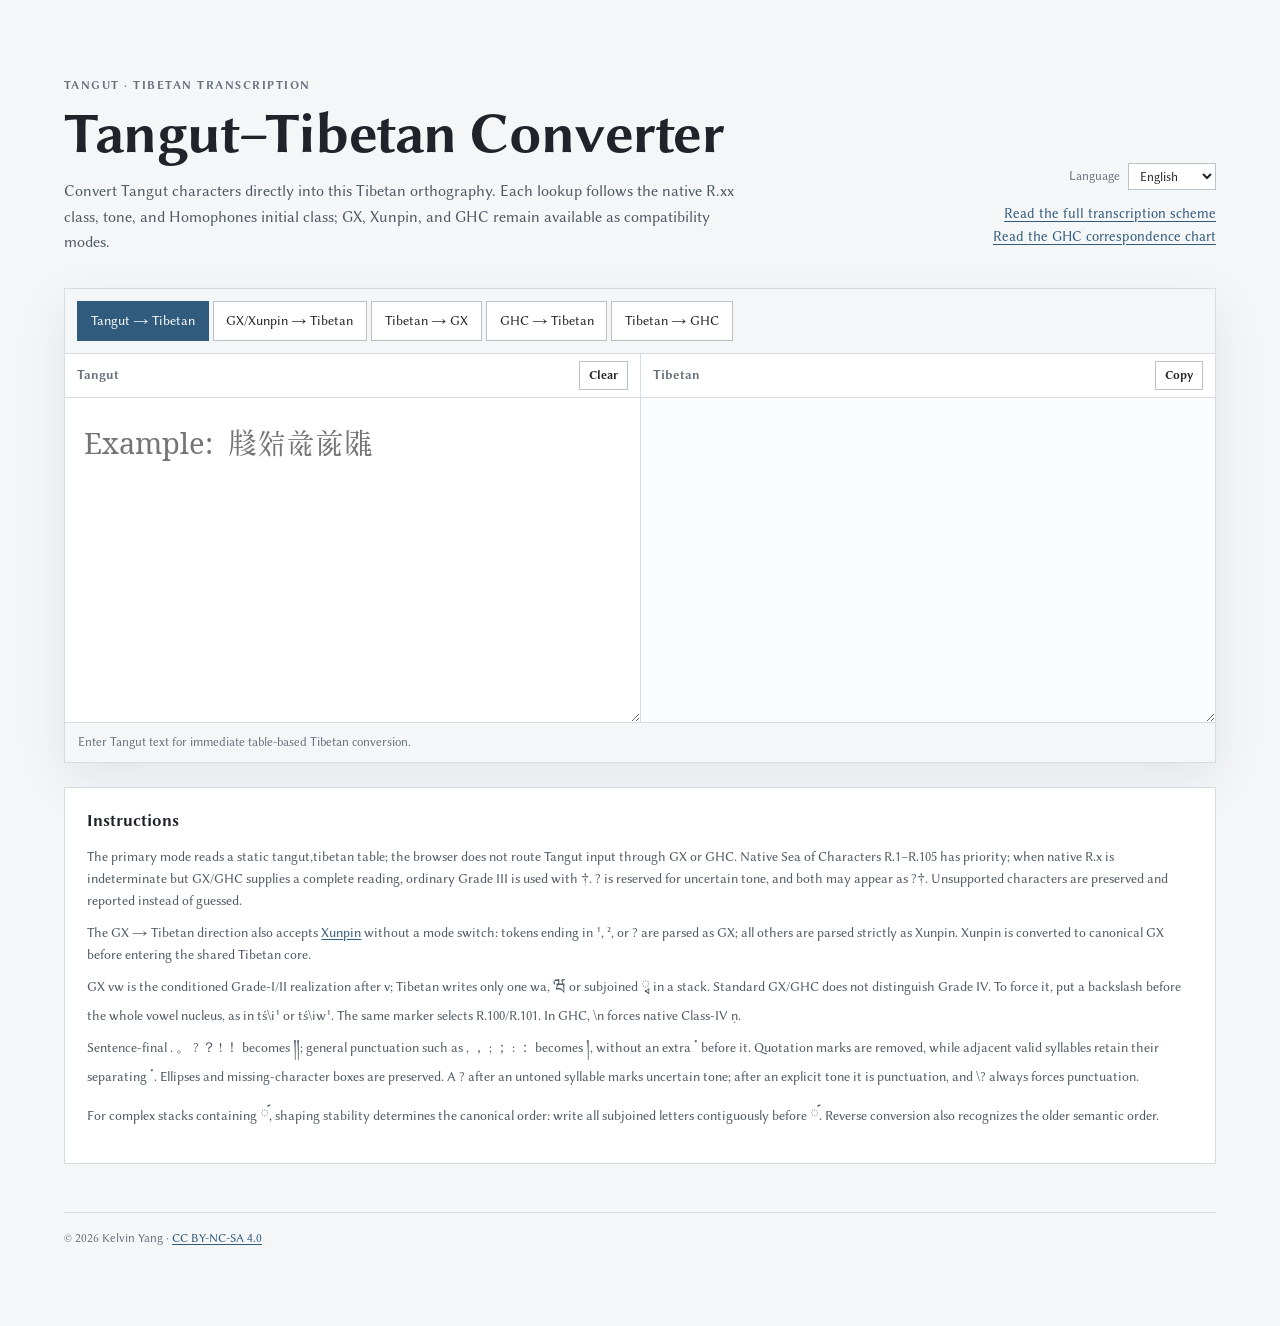
==== commit 82709dd5: "feat: fallback to direct GX and GHC readings" ====
--- a/converter/index.html
+++ b/converter/index.html
@@ -6,9 +6,9 @@
   <meta name="description" content="西夏文直接轉藏文，並兼容 GX202411/勳拼/GHC 雙向轉換。">
   <title>西夏文–藏文轉換器</title>
   <link rel="preload" href="../fonts/NotoSerifTangut-Regular.woff2?v=full-20260810" as="font" type="font/woff2" crossorigin fetchpriority="high">
-  <link rel="preload" href="../fonts/shanggu-web/ShangguSans-Regular-core.woff2?v=shanggu-web-v5" as="font" type="font/woff2" crossorigin>
-  <link rel="preload" href="../fonts/shanggu-web/ShangguSans-Bold-core.woff2?v=shanggu-web-v5" as="font" type="font/woff2" crossorigin>
-  <link rel="stylesheet" href="../fonts/shanggu-web.css?v=shanggu-web-v5">
+  <link rel="preload" href="../fonts/shanggu-web/ShangguSans-Regular-core.woff2?v=shanggu-web-v6" as="font" type="font/woff2" crossorigin>
+  <link rel="preload" href="../fonts/shanggu-web/ShangguSans-Bold-core.woff2?v=shanggu-web-v6" as="font" type="font/woff2" crossorigin>
+  <link rel="stylesheet" href="../fonts/shanggu-web.css?v=shanggu-web-v6">
   <style>
     @font-face { font-family: "Libertinus"; src: url("../fonts/LibertinusSans-Regular.woff2?v=full-20260810") format("woff2"); font-weight: 400; font-display: swap; }
     @font-face { font-family: "Libertinus"; src: url("../fonts/LibertinusSans-Bold.woff2?v=full-20260810") format("woff2"); font-weight: 700; font-display: swap; }
@@ -133,7 +133,7 @@
         emptyGhc: '輸入帶聲調的 GHC 擬音後即時轉成藏文。',
         emptyReverse: '輸入本方案藏文後即時正規化並轉回 {target}。',
         instructionsTitle: '使用說明',
-        tangut: '主入口直接讀取靜態 <code>tangut,tibetan</code> 表，不在瀏覽器內經 GX 或 GHC 繞轉。韻類與聲調取自 native《文海》R.1–R.105；四等韻及 GX 已合流的歷史類別因此可按字保留。<code>?</code> 專標聲調存疑；<code>†</code> 表示讀音證據、聲母等其他存疑。未能作出有據推定的字會原樣保留並報錯。',
+        tangut: '主入口直接讀取靜態 <code>tangut,tibetan</code> 表，不在瀏覽器內經 GX 或 GHC 繞轉。韻類與聲調優先取自 native《文海》R.1–R.105；native R.x 無法唯一確定而 GX/GHC 有完整擬音時，按普通三等形式生成並加 <code>†</code>。<code>?</code> 專標聲調存疑；兩者可合寫爲 <code>?†</code>。未能作出有據推定的字會原樣保留並報錯。',
         xunpin: 'GX → 藏文方向亦支援<a href="https://github.com/tinbreaker/rime-xunpin">勳拼</a>，無須切換模式：末尾有 <code>¹</code>、<code>²</code> 或 <code>?</code> 時按 GX 解析，否則按勳拼解析。勳拼先轉成 canonical GX，再進入同一藏文核心。',
         rhymes: 'GX 的 <code>vw</code> 是一、二等韻在 <code>v</code> 後的條件變體，藏文只寫一個 wa：<span class="tibetan-inline">ཝ</span> 或 stack 中的 <span class="tibetan-inline">ྭ</span>。標準 GX/GHC 不區分四等韻；要強制四等，請在整個韻腹前加反斜線，如 <code>tś\\i¹</code>、<code>tś\\iw¹</code>。同一標記也用於 R.100/R.101，如 <code>rtś\\ər¹</code>、<code>rts\\er¹</code>。GHC 的 <code>\\n</code> 強制表示 native Class IV 的 <code>ṇ</code>。',
         punctuation: '句末標點 <code>. 。 ? ？ ! ！</code> 轉爲 <span class="tibetan-inline">༎</span>；一般標點如 <code>, ， ; ； : ：</code> 轉爲 <span class="tibetan-inline">།</span>，且標點前不加 <span class="tibetan-inline">་</span>。引號會移除，但相鄰有效音節之間仍補 <span class="tibetan-inline">་</span>。省略號與缺字方框原樣保留。尚未標調音節後的 <code>?</code> 表示聲調存疑；已有聲調後的 <code>?</code> 是疑問標點，<code>\\?</code> 永遠強制爲疑問標點。',
@@ -156,7 +156,7 @@
         emptyGhc: 'Enter a tone-marked GHC syllable for instant Tibetan conversion.',
         emptyReverse: 'Enter normalized scheme Tibetan to convert it back to {target}.',
         instructionsTitle: 'Instructions',
-        tangut: 'The primary mode reads a static <code>tangut,tibetan</code> table; the browser does not route Tangut input through GX or GHC. Rhyme class and tone come from the native <cite>Sea of Characters</cite> R.1–R.105. <code>?</code> is reserved for uncertain tone; <code>†</code> marks other uncertainty such as incomplete reading or onset evidence. Unsupported characters are preserved and reported instead of guessed.',
+        tangut: 'The primary mode reads a static <code>tangut,tibetan</code> table; the browser does not route Tangut input through GX or GHC. Native <cite>Sea of Characters</cite> R.1–R.105 has priority; when native R.x is indeterminate but GX/GHC supplies a complete reading, ordinary Grade III is used with <code>†</code>. <code>?</code> is reserved for uncertain tone, and both may appear as <code>?†</code>. Unsupported characters are preserved and reported instead of guessed.',
         xunpin: 'The GX → Tibetan direction also accepts <a href="https://github.com/tinbreaker/rime-xunpin">Xunpin</a> without a mode switch: tokens ending in <code>¹</code>, <code>²</code>, or <code>?</code> are parsed as GX; all others are parsed strictly as Xunpin. Xunpin is converted to canonical GX before entering the shared Tibetan core.',
         rhymes: 'GX <code>vw</code> is the conditioned Grade-I/II realization after <code>v</code>; Tibetan writes only one wa, <span class="tibetan-inline">ཝ</span> or subjoined <span class="tibetan-inline">ྭ</span> in a stack. Standard GX/GHC does not distinguish Grade IV. To force it, put a backslash before the whole vowel nucleus, as in <code>tś\\i¹</code> or <code>tś\\iw¹</code>. The same marker selects R.100/R.101. In GHC, <code>\\n</code> forces native Class-IV <code>ṇ</code>.',
         punctuation: 'Sentence-final <code>. 。 ? ？ ! ！</code> becomes <span class="tibetan-inline">༎</span>; general punctuation such as <code>, ， ; ； : ：</code> becomes <span class="tibetan-inline">།</span>, without an extra <span class="tibetan-inline">་</span> before it. Quotation marks are removed, while adjacent valid syllables retain their separating <span class="tibetan-inline">་</span>. Ellipses and missing-character boxes are preserved. A <code>?</code> after an untoned syllable marks uncertain tone; after an explicit tone it is punctuation, and <code>\\?</code> always forces punctuation.',
@@ -330,7 +330,7 @@
     });
     applyLanguage();
     if (typeof fetch === 'function') {
-      fetch('data/tangut-tibetan.csv?v=reverse-20260812')
+      fetch('data/tangut-tibetan.csv?v=fallback-20260812')
         .then(response => {
           if (!response.ok) throw new Error(String(response.status));
           return response.text();
--- a/fonts/shanggu-web.css
+++ b/fonts/shanggu-web.css
@@ -1 +1 @@
-/* Generated by scripts/build-shanggu-webfonts.py. */@font-face{font-family:"Shanggu Web";src:url("shanggu-web/ShangguSans-Regular-core.woff2?v=shanggu-web-v5") format("woff2");font-weight:400;font-style:normal;font-display: swap;unicode-range:U+20-49,U+4B-59,U+5B-7D,U+A9,U+AF,U+B2,U+B7,U+B9,U+D8,U+E3,U+129,U+169,U+1EA1,U+1EB9,U+1EBD,U+1ECB,U+1ECD,U+1EE5,U+2013,U+2018-2019,U+201C-201D,U+2020,U+2026,U+2163,U+2192,U+2194,U+25A0-25AB,U+3001-3002,U+300A-300F,U+3013,U+4E00,U+4E0A-4E0B,U+4E0D,U+4E14,U+4E26,U+4E2D,U+4E3B,U+4E4B,U+4E5F,U+4E8C,U+4E92,U+4EA4,U+4EA6,U+4ECB,U+4ECD,U+4ED6,U+4EE5,U+4EF6,U+4F46,U+4F5C,U+4F7F,U+4F8B,U+4FDD,U+500B,U+5143,U+5148,U+515A,U+5165,U+5167,U+5176-5177,U+517C,U+518D,U+51A0,U+51FA,U+5206-5207,U+5217,U+5225,U+5230,U+5236,U+5247,U+524D,U+529F-52A0,U+52F3,U+5316,U+5340,U+5373,U+539F,U+53CA,U+53CD,U+53D6,U+53E3,U+53E5,U+53EA,U+53EF,U+53F2,U+5408,U+540C,U+5411,U+5426,U+542B,U+552F,U+554F,U+5668,U+56DB,U+56DE,U+56E0,U+5728,U+5831,U+590F,U+591A,U+5982,U+5B57-5B58,U+5B8C,U+5B9A,U+5BB9,U+5BEB,U+5C04,U+5C07-5C08,U+5C0D,U+5C0F,U+5C11,U+5C1A,U+5C3E,U+5DE5,U+5DF2,U+5E36,U+5E8F,U+5F0F,U+5F15,U+5F37,U+5F8C,U+5FC3,U+614B,U+61C9,U+6210,U+6216,U+627E,U+62FC,U+6309,U+63A5,U+63A8,U+63DB,U+63F4,U+64DA,U+64EC,U+652F,U+6536,U+6548,U+6574,U+6587,U+6599,U+659C,U+65B9,U+65BC,U+660E,U+6620,U+662F,U+6642,U+66F8,U+6703,U+6709,U+672A-672C,U+6790,U+67E5,U+6838,U+6846,U+6848,U+689D,U+69CB,U+6A19,U+6A21,U+6A23,U+6B21,U+6B63-6B64,U+6B77,U+6BCD,U+6BCF,U+6C38,U+6C92,U+6CD5,U+6D41,U+6D77,U+6E05,U+6E96,U+700F,U+7121,U+7167,U+7232,U+7528,U+7559,U+7565,U+7591,U+7684,U+76F4,U+76F8,U+7701,U+793A,U+79FB,U+7A69,U+7A81,U+7B26,U+7B49,U+7BC0,U+7BC4,U+7C21,U+7D50,U+7D93,U+7DDA,U+7E41,U+7E5E,U+7E8C,U+7F3A,U+8072,U+80FD,U+8179,U+81EA,U+8207,U+820A,U+822C,U+85CF,U+865F,U+885D,U+8868,U+88DC,U+88FD,U+8907,U+897F,U+8981,U+898F,U+89BD,U+89E3,U+8A00,U+8A18,U+8A8D,U+8A9E,U+8AAA,U+8ABF,U+8ACB,U+8B49,U+8B80,U+8B8A,U+8CC7,U+8F09,U+8F38,U+8F49,U+8FA8,U+9023,U+9032,U+9060,U+9130,U+9304,U+932F,U+9593,U+95B1,U+9664,U+96D9,U+96DC,U+975C,U+97F3,U+97FB,U+9805,U+9808,U+982D,U+985E,U+9AD4,U+9EDE,U+9F3B,U+FF01,U+FF08-FF09,U+FF0C,U+FF1A-FF1B,U+FF1F;}@font-face{font-family:"Shanggu Web";src:url("shanggu-web/ShangguSans-Regular-symbols.woff2?v=shanggu-web-v5") format("woff2");font-weight:400;font-style:normal;font-display: swap;unicode-range:U+4A,U+5A,U+7E-A8,U+AA-AE,U+B0-B1,U+B3-B6,U+B8,U+BA-D7,U+D9-E2,U+E4-128,U+12A-168,U+16A-451,U+1100-11FF,U+1E3E-1EA0,U+1EA2-1EB8,U+1EBA-1EBC,U+1EBE-1ECA,U+1ECC,U+1ECE-1EE4,U+1EE6-1EF9,U+2002-2012,U+2014-2016,U+201A,U+201E,U+2021-2025,U+2027-2162,U+2164-2191,U+2193,U+2195-259F,U+25B1-27A1,U+2934-29FB,U+2B05-2B95,U+2E3A-3000,U+3003-3009,U+3010-3012,U+3014-33FF;}@font-face{font-family:"Shanggu Web";src:url("shanggu-web/ShangguSans-Regular-cjk-ext-a.woff2?v=shanggu-web-v5") format("woff2");font-weight:400;font-style:normal;font-display: swap;unicode-range:U+3400-4DBF;}@font-face{font-family:"Shanggu Web";src:url("shanggu-web/ShangguSans-Regular-cjk-1.woff2?v=shanggu-web-v5") format("woff2");font-weight:400;font-style:normal;font-display: swap;unicode-range:U+4E01-4E09,U+4E0C,U+4E0E-4E13,U+4E15-4E25,U+4E27-4E2C,U+4E2E-4E3A,U+4E3C-4E4A,U+4E4C-4E5E,U+4E60-4E8B,U+4E8D-4E91,U+4E93-4EA3,U+4EA5,U+4EA7-4ECA,U+4ECC,U+4ECE-4ED5,U+4ED7-4EE4,U+4EE6-4EF5,U+4EF7-4F45,U+4F47-4F5B,U+4F5D-4F7E,U+4F80-4F8A,U+4F8C-4FDC,U+4FDE-500A,U+500C-5142,U+5144-5147,U+5149-5159,U+515B-5164,U+5166,U+5168-5175,U+5178-517B,U+517D-518C,U+518E-519F,U+51A1-51F9,U+51FB-5205,U+5208-5216,U+5218-5224,U+5226-522F,U+5231-5235,U+5237-5246,U+5248-524C,U+524E-529E,U+52A1-52F2,U+52F4-5315,U+5317-533F,U+5341-5372,U+5374-539E,U+53A0-53C9,U+53CB-53CC,U+53CE-53D5,U+53D7-53E2,U+53E4,U+53E6-53E9,U+53EB-53EE,U+53F0-53F1,U+53F3-5407,U+5409-540B,U+540D-5410,U+5412-5425,U+5427-542A,U+542C-552E,U+5530-554E,U+5550-5667,U+5669-56DA,U+56DC-56DD,U+56DF,U+56E1-5727,U+5729-5830,U+5832-590E,U+5910-5919,U+591B-5981,U+5983-5B56,U+5B59-5B8B,U+5B8D-5B99,U+5B9B-5BB8,U+5BBA-5BEA,U+5BEC-5C03,U+5C05-5C06,U+5C09-5C0C,U+5C0E,U+5C10,U+5C12-5C19,U+5C1B-5C3D,U+5C3F-5DE4,U+5DE6-5DF1,U+5DF3-5E35,U+5E37-5E8E,U+5E90-5F0E,U+5F10-5F14,U+5F16-5F36,U+5F38-5F8B,U+5F8D-5FC2,U+5FC4-614A,U+614C-61C8,U+61CA-620F,U+6211-6215,U+6217-627D,U+627F-62FB,U+62FD-62FF;}@font-face{font-family:"Shanggu Web";src:url("shanggu-web/ShangguSans-Regular-cjk-2.woff2?v=shanggu-web-v5") format("woff2");font-weight:400;font-style:normal;font-display: swap;unicode-range:U+6300-6308,U+630A-63A4,U+63A6-63A7,U+63A9-63DA,U+63DC-63F3,U+63F5-64D9,U+64DB-64EB,U+64ED-652E,U+6530-6535,U+6537-6547,U+6549-6573,U+6575-6586,U+6588-6598,U+659A-659B,U+659D-65B8,U+65BA-65BB,U+65BD-660D,U+660F-661F,U+6621-662E,U+6630-6641,U+6643-66F7,U+66F9-6702,U+6704-6708,U+670A-6729,U+672D-678F,U+6791-67E4,U+67E6-6837,U+6839-6845,U+6847,U+6849-689C,U+689E-69CA,U+69CC-6A18,U+6A1A-6A20,U+6A22,U+6A24-6B20,U+6B22-6B62,U+6B65-6B76,U+6B78-6BCC,U+6BCE,U+6BD0-6C37,U+6C39-6C91,U+6C93-6CD4,U+6CD6-6D40,U+6D42-6D76,U+6D78-6E04,U+6E06-6E95,U+6E97-700E,U+7010-7120,U+7122-7166,U+7168-7231,U+7233-7527,U+7529-7558,U+755A-7564,U+7566-7590,U+7592-7683,U+7685-76F3,U+76F5-76F7,U+76F9-7700,U+7702-77FF;}@font-face{font-family:"Shanggu Web";src:url("shanggu-web/ShangguSans-Regular-cjk-3.woff2?v=shanggu-web-v5") format("woff2");font-weight:400;font-style:normal;font-display: swap;unicode-range:U+7800-7939,U+793B-79FA,U+79FC-7A68,U+7A6A-7A80,U+7A82-7B25,U+7B27-7B48,U+7B4A-7BBF,U+7BC1-7BC3,U+7BC5-7C20,U+7C22-7D4F,U+7D51-7D92,U+7D94-7DD9,U+7DDB-7E40,U+7E42-7E5D,U+7E5F-7E8B,U+7E8D-7F39,U+7F3B-8071,U+8073-80FC,U+80FE-8178,U+817A-81E9,U+81EB-8206,U+8208-8209,U+820B-822B,U+822D-85CE,U+85D0-865E,U+8660-885C,U+885E-8867,U+8869-88DB,U+88DD-88FC,U+88FE-8906,U+8908-897E,U+8980,U+8982-898E,U+8990-89BC,U+89BE-89E2,U+89E4-89FF,U+8A01-8A17,U+8A19-8A8C,U+8A8E-8A9D,U+8A9F-8AA9,U+8AAB-8ABE,U+8AC0-8ACA,U+8ACC-8B48,U+8B4A-8B7F,U+8B81-8B89,U+8B8B-8CC6,U+8CC8-8CFF;}@font-face{font-family:"Shanggu Web";src:url("shanggu-web/ShangguSans-Regular-cjk-4.woff2?v=shanggu-web-v5") format("woff2");font-weight:400;font-style:normal;font-display: swap;unicode-range:U+8D00-8F08,U+8F0A-8F37,U+8F39-8F48,U+8F4A-8FA7,U+8FA9-9022,U+9024-9031,U+9033-905F,U+9061-912F,U+9131-9303,U+9305-932E,U+9330-9592,U+9594-95B0,U+95B2-9663,U+9665-96D8,U+96DA-96DB,U+96DD-975B,U+975D-97F2,U+97F4-97FA,U+97FC-9804,U+9806-9807,U+9809-982C,U+982E-985D,U+985F-9AD3,U+9AD5-9EDD,U+9EDF-9F3A,U+9F3C-9FFF;}@font-face{font-family:"Shanggu Web";src:url("shanggu-web/ShangguSans-Regular-yi.woff2?v=shanggu-web-v5") format("woff2");font-weight:400;font-style:normal;font-display: swap;unicode-range:U+A960-A97C,U+AC00-AFFF;}@font-face{font-family:"Shanggu Web";src:url("shanggu-web/ShangguSans-Regular-pua-1.woff2?v=shanggu-web-v5") format("woff2");font-weight:400;font-style:normal;font-display: swap;unicode-range:U+B000-BFFF;}@font-face{font-family:"Shanggu Web";src:url("shanggu-web/ShangguSans-Regular-pua-2.woff2?v=shanggu-web-v5") format("woff2");font-weight:400;font-style:normal;font-display: swap;unicode-range:U+C000-CFFF;}@font-face{font-family:"Shanggu Web";src:url("shanggu-web/ShangguSans-Regular-bmp-tail.woff2?v=shanggu-web-v5") format("woff2");font-weight:400;font-style:normal;font-display: swap;unicode-range:U+D000-D7FB,U+F900-FB04,U+FE10-FE6B,U+FF02-FF07,U+FF0A-FF0B,U+FF0D-FF19,U+FF1C-FF1E,U+FF20-FFEE;}@font-face{font-family:"Shanggu Web";src:url("shanggu-web/ShangguSans-Regular-supplementary.woff2?v=shanggu-web-v5") format("woff2");font-weight:400;font-style:normal;font-display: swap;unicode-range:U+1F100-1F251,U+2000B-2383D,U+239C2-23B5A,U+23C63-292B1,U+2941D-2A7DD,U+2A8FB-2AA58,U+2ADFF,U+2AFA2,U+2B127-2B1ED,U+2B300-2B8B8,U+2BAC7-2BC1B,U+2BD77-2BE29,U+2C029-2C386,U+2C488-2CE93,U+2D25D,U+2D544,U+2E014,U+2E278,U+2E569,U+2E6EA,U+2F804-2F9F4,U+30729,U+30C28,U+30EDD-30EDE,U+3106C,U+31350;}@font-face{font-family:"Shanggu Web";src:url("shanggu-web/ShangguSans-Bold-core.woff2?v=shanggu-web-v5") format("woff2");font-weight:700;font-style:normal;font-display: swap;unicode-range:U+20-49,U+4B-59,U+5B-7D,U+A9,U+AF,U+B2,U+B7,U+B9,U+D8,U+E3,U+129,U+169,U+1EA1,U+1EB9,U+1EBD,U+1ECB,U+1ECD,U+1EE5,U+2013,U+2018-2019,U+201C-201D,U+2020,U+2026,U+2163,U+2192,U+2194,U+25A0-25AB,U+3001-3002,U+300A-300F,U+3013,U+4E00,U+4E0A-4E0B,U+4E0D,U+4E14,U+4E26,U+4E2D,U+4E3B,U+4E4B,U+4E5F,U+4E8C,U+4E92,U+4EA4,U+4EA6,U+4ECB,U+4ECD,U+4ED6,U+4EE5,U+4EF6,U+4F46,U+4F5C,U+4F7F,U+4F8B,U+4FDD,U+500B,U+5143,U+5148,U+515A,U+5165,U+5167,U+5176-5177,U+517C,U+518D,U+51A0,U+51FA,U+5206-5207,U+5217,U+5225,U+5230,U+5236,U+5247,U+524D,U+529F-52A0,U+52F3,U+5316,U+5340,U+5373,U+539F,U+53CA,U+53CD,U+53D6,U+53E3,U+53E5,U+53EA,U+53EF,U+53F2,U+5408,U+540C,U+5411,U+5426,U+542B,U+552F,U+554F,U+5668,U+56DB,U+56DE,U+56E0,U+5728,U+5831,U+590F,U+591A,U+5982,U+5B57-5B58,U+5B8C,U+5B9A,U+5BB9,U+5BEB,U+5C04,U+5C07-5C08,U+5C0D,U+5C0F,U+5C11,U+5C1A,U+5C3E,U+5DE5,U+5DF2,U+5E36,U+5E8F,U+5F0F,U+5F15,U+5F37,U+5F8C,U+5FC3,U+614B,U+61C9,U+6210,U+6216,U+627E,U+62FC,U+6309,U+63A5,U+63A8,U+63DB,U+63F4,U+64DA,U+64EC,U+652F,U+6536,U+6548,U+6574,U+6587,U+6599,U+659C,U+65B9,U+65BC,U+660E,U+6620,U+662F,U+6642,U+66F8,U+6703,U+6709,U+672A-672C,U+6790,U+67E5,U+6838,U+6846,U+6848,U+689D,U+69CB,U+6A19,U+6A21,U+6A23,U+6B21,U+6B63-6B64,U+6B77,U+6BCD,U+6BCF,U+6C38,U+6C92,U+6CD5,U+6D41,U+6D77,U+6E05,U+6E96,U+700F,U+7121,U+7167,U+7232,U+7528,U+7559,U+7565,U+7591,U+7684,U+76F4,U+76F8,U+7701,U+793A,U+79FB,U+7A69,U+7A81,U+7B26,U+7B49,U+7BC0,U+7BC4,U+7C21,U+7D50,U+7D93,U+7DDA,U+7E41,U+7E5E,U+7E8C,U+7F3A,U+8072,U+80FD,U+8179,U+81EA,U+8207,U+820A,U+822C,U+85CF,U+865F,U+885D,U+8868,U+88DC,U+88FD,U+8907,U+897F,U+8981,U+898F,U+89BD,U+89E3,U+8A00,U+8A18,U+8A8D,U+8A9E,U+8AAA,U+8ABF,U+8ACB,U+8B49,U+8B80,U+8B8A,U+8CC7,U+8F09,U+8F38,U+8F49,U+8FA8,U+9023,U+9032,U+9060,U+9130,U+9304,U+932F,U+9593,U+95B1,U+9664,U+96D9,U+96DC,U+975C,U+97F3,U+97FB,U+9805,U+9808,U+982D,U+985E,U+9AD4,U+9EDE,U+9F3B,U+FF01,U+FF08-FF09,U+FF0C,U+FF1A-FF1B,U+FF1F;}@font-face{font-family:"Shanggu Web";src:url("shanggu-web/ShangguSans-Bold-symbols.woff2?v=shanggu-web-v5") format("woff2");font-weight:700;font-style:normal;font-display: swap;unicode-range:U+4A,U+5A,U+7E-A8,U+AA-AE,U+B0-B1,U+B3-B6,U+B8,U+BA-D7,U+D9-E2,U+E4-128,U+12A-168,U+16A-451,U+1100-11FF,U+1E3E-1EA0,U+1EA2-1EB8,U+1EBA-1EBC,U+1EBE-1ECA,U+1ECC,U+1ECE-1EE4,U+1EE6-1EF9,U+2002-2012,U+2014-2016,U+201A,U+201E,U+2021-2025,U+2027-2162,U+2164-2191,U+2193,U+2195-259F,U+25B1-27A1,U+2934-29FB,U+2B05-2B95,U+2E3A-3000,U+3003-3009,U+3010-3012,U+3014-33FF;}@font-face{font-family:"Shanggu Web";src:url("shanggu-web/ShangguSans-Bold-cjk-ext-a.woff2?v=shanggu-web-v5") format("woff2");font-weight:700;font-style:normal;font-display: swap;unicode-range:U+3400-4DBF;}@font-face{font-family:"Shanggu Web";src:url("shanggu-web/ShangguSans-Bold-cjk-1.woff2?v=shanggu-web-v5") format("woff2");font-weight:700;font-style:normal;font-display: swap;unicode-range:U+4E01-4E09,U+4E0C,U+4E0E-4E13,U+4E15-4E25,U+4E27-4E2C,U+4E2E-4E3A,U+4E3C-4E4A,U+4E4C-4E5E,U+4E60-4E8B,U+4E8D-4E91,U+4E93-4EA3,U+4EA5,U+4EA7-4ECA,U+4ECC,U+4ECE-4ED5,U+4ED7-4EE4,U+4EE6-4EF5,U+4EF7-4F45,U+4F47-4F5B,U+4F5D-4F7E,U+4F80-4F8A,U+4F8C-4FDC,U+4FDE-500A,U+500C-5142,U+5144-5147,U+5149-5159,U+515B-5164,U+5166,U+5168-5175,U+5178-517B,U+517D-518C,U+518E-519F,U+51A1-51F9,U+51FB-5205,U+5208-5216,U+5218-5224,U+5226-522F,U+5231-5235,U+5237-5246,U+5248-524C,U+524E-529E,U+52A1-52F2,U+52F4-5315,U+5317-533F,U+5341-5372,U+5374-539E,U+53A0-53C9,U+53CB-53CC,U+53CE-53D5,U+53D7-53E2,U+53E4,U+53E6-53E9,U+53EB-53EE,U+53F0-53F1,U+53F3-5407,U+5409-540B,U+540D-5410,U+5412-5425,U+5427-542A,U+542C-552E,U+5530-554E,U+5550-5667,U+5669-56DA,U+56DC-56DD,U+56DF,U+56E1-5727,U+5729-5830,U+5832-590E,U+5910-5919,U+591B-5981,U+5983-5B56,U+5B59-5B8B,U+5B8D-5B99,U+5B9B-5BB8,U+5BBA-5BEA,U+5BEC-5C03,U+5C05-5C06,U+5C09-5C0C,U+5C0E,U+5C10,U+5C12-5C19,U+5C1B-5C3D,U+5C3F-5DE4,U+5DE6-5DF1,U+5DF3-5E35,U+5E37-5E8E,U+5E90-5F0E,U+5F10-5F14,U+5F16-5F36,U+5F38-5F8B,U+5F8D-5FC2,U+5FC4-614A,U+614C-61C8,U+61CA-620F,U+6211-6215,U+6217-627D,U+627F-62FB,U+62FD-62FF;}@font-face{font-family:"Shanggu Web";src:url("shanggu-web/ShangguSans-Bold-cjk-2.woff2?v=shanggu-web-v5") format("woff2");font-weight:700;font-style:normal;font-display: swap;unicode-range:U+6300-6308,U+630A-63A4,U+63A6-63A7,U+63A9-63DA,U+63DC-63F3,U+63F5-64D9,U+64DB-64EB,U+64ED-652E,U+6530-6535,U+6537-6547,U+6549-6573,U+6575-6586,U+6588-6598,U+659A-659B,U+659D-65B8,U+65BA-65BB,U+65BD-660D,U+660F-661F,U+6621-662E,U+6630-6641,U+6643-66F7,U+66F9-6702,U+6704-6708,U+670A-6729,U+672D-678F,U+6791-67E4,U+67E6-6837,U+6839-6845,U+6847,U+6849-689C,U+689E-69CA,U+69CC-6A18,U+6A1A-6A20,U+6A22,U+6A24-6B20,U+6B22-6B62,U+6B65-6B76,U+6B78-6BCC,U+6BCE,U+6BD0-6C37,U+6C39-6C91,U+6C93-6CD4,U+6CD6-6D40,U+6D42-6D76,U+6D78-6E04,U+6E06-6E95,U+6E97-700E,U+7010-7120,U+7122-7166,U+7168-7231,U+7233-7527,U+7529-7558,U+755A-7564,U+7566-7590,U+7592-7683,U+7685-76F3,U+76F5-76F7,U+76F9-7700,U+7702-77FF;}@font-face{font-family:"Shanggu Web";src:url("shanggu-web/ShangguSans-Bold-cjk-3.woff2?v=shanggu-web-v5") format("woff2");font-weight:700;font-style:normal;font-display: swap;unicode-range:U+7800-7939,U+793B-79FA,U+79FC-7A68,U+7A6A-7A80,U+7A82-7B25,U+7B27-7B48,U+7B4A-7BBF,U+7BC1-7BC3,U+7BC5-7C20,U+7C22-7D4F,U+7D51-7D92,U+7D94-7DD9,U+7DDB-7E40,U+7E42-7E5D,U+7E5F-7E8B,U+7E8D-7F39,U+7F3B-8071,U+8073-80FC,U+80FE-8178,U+817A-81E9,U+81EB-8206,U+8208-8209,U+820B-822B,U+822D-85CE,U+85D0-865E,U+8660-885C,U+885E-8867,U+8869-88DB,U+88DD-88FC,U+88FE-8906,U+8908-897E,U+8980,U+8982-898E,U+8990-89BC,U+89BE-89E2,U+89E4-89FF,U+8A01-8A17,U+8A19-8A8C,U+8A8E-8A9D,U+8A9F-8AA9,U+8AAB-8ABE,U+8AC0-8ACA,U+8ACC-8B48,U+8B4A-8B7F,U+8B81-8B89,U+8B8B-8CC6,U+8CC8-8CFF;}@font-face{font-family:"Shanggu Web";src:url("shanggu-web/ShangguSans-Bold-cjk-4.woff2?v=shanggu-web-v5") format("woff2");font-weight:700;font-style:normal;font-display: swap;unicode-range:U+8D00-8F08,U+8F0A-8F37,U+8F39-8F48,U+8F4A-8FA7,U+8FA9-9022,U+9024-9031,U+9033-905F,U+9061-912F,U+9131-9303,U+9305-932E,U+9330-9592,U+9594-95B0,U+95B2-9663,U+9665-96D8,U+96DA-96DB,U+96DD-975B,U+975D-97F2,U+97F4-97FA,U+97FC-9804,U+9806-9807,U+9809-982C,U+982E-985D,U+985F-9AD3,U+9AD5-9EDD,U+9EDF-9F3A,U+9F3C-9FFF;}@font-face{font-family:"Shanggu Web";src:url("shanggu-web/ShangguSans-Bold-yi.woff2?v=shanggu-web-v5") format("woff2");font-weight:700;font-style:normal;font-display: swap;unicode-range:U+A960-A97C,U+AC00-AFFF;}@font-face{font-family:"Shanggu Web";src:url("shanggu-web/ShangguSans-Bold-pua-1.woff2?v=shanggu-web-v5") format("woff2");font-weight:700;font-style:normal;font-display: swap;unicode-range:U+B000-BFFF;}@font-face{font-family:"Shanggu Web";src:url("shanggu-web/ShangguSans-Bold-pua-2.woff2?v=shanggu-web-v5") format("woff2");font-weight:700;font-style:normal;font-display: swap;unicode-range:U+C000-CFFF;}@font-face{font-family:"Shanggu Web";src:url("shanggu-web/ShangguSans-Bold-bmp-tail.woff2?v=shanggu-web-v5") format("woff2");font-weight:700;font-style:normal;font-display: swap;unicode-range:U+D000-D7FB,U+F900-FB04,U+FE10-FE6B,U+FF02-FF07,U+FF0A-FF0B,U+FF0D-FF19,U+FF1C-FF1E,U+FF20-FFEE;}@font-face{font-family:"Shanggu Web";src:url("shanggu-web/ShangguSans-Bold-supplementary.woff2?v=shanggu-web-v5") format("woff2");font-weight:700;font-style:normal;font-display: swap;unicode-range:U+1F100-1F251,U+2000B-2383D,U+239C2-23B5A,U+23C63-292B1,U+2941D-2A7DD,U+2A8FB-2AA58,U+2ADFF,U+2AFA2,U+2B127-2B1ED,U+2B300-2B8B8,U+2BAC7-2BC1B,U+2BD77-2BE29,U+2C029-2C386,U+2C488-2CE93,U+2D25D,U+2D544,U+2E014,U+2E278,U+2E569,U+2E6EA,U+2F804-2F9F4,U+30729,U+30C28,U+30EDD-30EDE,U+3106C,U+31350;}
+/* Generated by scripts/build-shanggu-webfonts.py. */@font-face{font-family:"Shanggu Web";src:url("shanggu-web/ShangguSans-Regular-core.woff2?v=shanggu-web-v6") format("woff2");font-weight:400;font-style:normal;font-display: swap;unicode-range:U+20-49,U+4B-59,U+5B-7D,U+A9,U+AF,U+B2,U+B7,U+B9,U+D8,U+E3,U+129,U+169,U+1EA1,U+1EB9,U+1EBD,U+1ECB,U+1ECD,U+1EE5,U+2013,U+2018-2019,U+201C-201D,U+2020,U+2026,U+2163,U+2192,U+2194,U+25A0-25AB,U+3001-3002,U+300A-300F,U+3013,U+4E00,U+4E09-4E0B,U+4E0D,U+4E14,U+4E26,U+4E2D,U+4E3B,U+4E4B,U+4E5F,U+4E8C,U+4E92,U+4EA4,U+4EA6,U+4ECB,U+4ECD,U+4EE5,U+4EF6,U+4F46,U+4F5C,U+4F7F,U+4F8B,U+4FDD,U+500B,U+512A,U+5143,U+5148,U+515A,U+5165,U+5167,U+5169,U+5177,U+517C,U+518D,U+51A0,U+51FA,U+5206-5207,U+5217,U+5230,U+5236,U+5247,U+524D,U+529F-52A0,U+52F3,U+5316,U+5340,U+5373,U+539F,U+53CD,U+53D6,U+53E3,U+53E5,U+53EA,U+53EF,U+5408,U+540C,U+5411,U+5426,U+542B,U+552F,U+554F,U+5668,U+56DB,U+56DE,U+5728,U+5831,U+590F,U+591A,U+5982,U+5B57-5B58,U+5B8C,U+5B9A,U+5BB9,U+5BEB,U+5C04,U+5C07-5C08,U+5C0D,U+5C0F,U+5C11,U+5C1A,U+5C3E,U+5DE5,U+5DF2,U+5E36,U+5E8F,U+5F0F,U+5F15,U+5F37,U+5F62,U+5F8C,U+5FC3,U+614B,U+61C9,U+6210,U+6216,U+627E,U+62FC,U+6309,U+63A5,U+63A8,U+63DB,U+63F4,U+64DA,U+64EC,U+652F,U+6536,U+6548,U+6574,U+6587,U+6599,U+659C,U+65B9,U+65BC,U+660E,U+6620,U+662F,U+6642,U+666E,U+66F8,U+6703,U+6709,U+672A-672C,U+6790,U+67E5,U+6838,U+6846,U+6848,U+689D,U+69CB,U+6A19,U+6A21,U+6A23,U+6B21,U+6B63-6B64,U+6BCD,U+6BCF,U+6C38,U+6C92,U+6CD5,U+6D41,U+6D77,U+6E05,U+6E96,U+700F,U+7121,U+7167,U+7232,U+751F,U+7528,U+7559,U+7565,U+7591,U+7684,U+76F4,U+76F8,U+7701,U+78BA,U+793A,U+79FB,U+7A69,U+7A81,U+7B26,U+7B49,U+7BC0,U+7BC4,U+7C21,U+7D50,U+7D93,U+7DDA,U+7E41,U+7E5E,U+7E8C,U+7F3A,U+8005,U+800C,U+8072,U+80FD,U+8179,U+81EA,U+8207,U+820A,U+822C,U+85CF,U+865F,U+885D,U+8868,U+88DC,U+88FD,U+8907,U+897F,U+8981,U+898F,U+89BD,U+89E3,U+8A00,U+8A18,U+8A8D,U+8A9E,U+8AAA,U+8ABF,U+8ACB,U+8B80,U+8B8A,U+8CC7,U+8F09,U+8F38,U+8F49,U+8FA8,U+901A,U+9023,U+9032,U+9060,U+9130,U+9304,U+932F,U+9593,U+95B1,U+9664,U+96D9,U+96DC,U+975C,U+97F3,U+97FB,U+9805,U+9808,U+982D,U+985E,U+9AD4,U+9EDE,U+9F3B,U+FF01,U+FF08-FF09,U+FF0C,U+FF1A-FF1B,U+FF1F;}@font-face{font-family:"Shanggu Web";src:url("shanggu-web/ShangguSans-Regular-symbols.woff2?v=shanggu-web-v6") format("woff2");font-weight:400;font-style:normal;font-display: swap;unicode-range:U+4A,U+5A,U+7E-A8,U+AA-AE,U+B0-B1,U+B3-B6,U+B8,U+BA-D7,U+D9-E2,U+E4-128,U+12A-168,U+16A-451,U+1100-11FF,U+1E3E-1EA0,U+1EA2-1EB8,U+1EBA-1EBC,U+1EBE-1ECA,U+1ECC,U+1ECE-1EE4,U+1EE6-1EF9,U+2002-2012,U+2014-2016,U+201A,U+201E,U+2021-2025,U+2027-2162,U+2164-2191,U+2193,U+2195-259F,U+25B1-27A1,U+2934-29FB,U+2B05-2B95,U+2E3A-3000,U+3003-3009,U+3010-3012,U+3014-33FF;}@font-face{font-family:"Shanggu Web";src:url("shanggu-web/ShangguSans-Regular-cjk-ext-a.woff2?v=shanggu-web-v6") format("woff2");font-weight:400;font-style:normal;font-display: swap;unicode-range:U+3400-4DBF;}@font-face{font-family:"Shanggu Web";src:url("shanggu-web/ShangguSans-Regular-cjk-1.woff2?v=shanggu-web-v6") format("woff2");font-weight:400;font-style:normal;font-display: swap;unicode-range:U+4E01-4E08,U+4E0C,U+4E0E-4E13,U+4E15-4E25,U+4E27-4E2C,U+4E2E-4E3A,U+4E3C-4E4A,U+4E4C-4E5E,U+4E60-4E8B,U+4E8D-4E91,U+4E93-4EA3,U+4EA5,U+4EA7-4ECA,U+4ECC,U+4ECE-4EE4,U+4EE6-4EF5,U+4EF7-4F45,U+4F47-4F5B,U+4F5D-4F7E,U+4F80-4F8A,U+4F8C-4FDC,U+4FDE-500A,U+500C-5129,U+512B-5142,U+5144-5147,U+5149-5159,U+515B-5164,U+5166,U+5168,U+516A-5176,U+5178-517B,U+517D-518C,U+518E-519F,U+51A1-51F9,U+51FB-5205,U+5208-5216,U+5218-522F,U+5231-5235,U+5237-5246,U+5248-524C,U+524E-529E,U+52A1-52F2,U+52F4-5315,U+5317-533F,U+5341-5372,U+5374-539E,U+53A0-53CC,U+53CE-53D5,U+53D7-53E2,U+53E4,U+53E6-53E9,U+53EB-53EE,U+53F0-5407,U+5409-540B,U+540D-5410,U+5412-5425,U+5427-542A,U+542C-552E,U+5530-554E,U+5550-5667,U+5669-56DA,U+56DC-56DD,U+56DF-5727,U+5729-5830,U+5832-590E,U+5910-5919,U+591B-5981,U+5983-5B56,U+5B59-5B8B,U+5B8D-5B99,U+5B9B-5BB8,U+5BBA-5BEA,U+5BEC-5C03,U+5C05-5C06,U+5C09-5C0C,U+5C0E,U+5C10,U+5C12-5C19,U+5C1B-5C3D,U+5C3F-5DE4,U+5DE6-5DF1,U+5DF3-5E35,U+5E37-5E8E,U+5E90-5F0E,U+5F10-5F14,U+5F16-5F36,U+5F38-5F61,U+5F63-5F8B,U+5F8D-5FC2,U+5FC4-614A,U+614C-61C8,U+61CA-620F,U+6211-6215,U+6217-627D,U+627F-62FB,U+62FD-62FF;}@font-face{font-family:"Shanggu Web";src:url("shanggu-web/ShangguSans-Regular-cjk-2.woff2?v=shanggu-web-v6") format("woff2");font-weight:400;font-style:normal;font-display: swap;unicode-range:U+6300-6308,U+630A-63A4,U+63A6-63A7,U+63A9-63DA,U+63DC-63F3,U+63F5-64D9,U+64DB-64EB,U+64ED-652E,U+6530-6535,U+6537-6547,U+6549-6573,U+6575-6586,U+6588-6598,U+659A-659B,U+659D-65B8,U+65BA-65BB,U+65BD-660D,U+660F-661F,U+6621-662E,U+6630-6641,U+6643-666D,U+666F-66F7,U+66F9-6702,U+6704-6708,U+670A-6729,U+672D-678F,U+6791-67E4,U+67E6-6837,U+6839-6845,U+6847,U+6849-689C,U+689E-69CA,U+69CC-6A18,U+6A1A-6A20,U+6A22,U+6A24-6B20,U+6B22-6B62,U+6B65-6BCC,U+6BCE,U+6BD0-6C37,U+6C39-6C91,U+6C93-6CD4,U+6CD6-6D40,U+6D42-6D76,U+6D78-6E04,U+6E06-6E95,U+6E97-700E,U+7010-7120,U+7122-7166,U+7168-7231,U+7233-751E,U+7520-7527,U+7529-7558,U+755A-7564,U+7566-7590,U+7592-7683,U+7685-76F3,U+76F5-76F7,U+76F9-7700,U+7702-77FF;}@font-face{font-family:"Shanggu Web";src:url("shanggu-web/ShangguSans-Regular-cjk-3.woff2?v=shanggu-web-v6") format("woff2");font-weight:400;font-style:normal;font-display: swap;unicode-range:U+7800-78B9,U+78BB-7939,U+793B-79FA,U+79FC-7A68,U+7A6A-7A80,U+7A82-7B25,U+7B27-7B48,U+7B4A-7BBF,U+7BC1-7BC3,U+7BC5-7C20,U+7C22-7D4F,U+7D51-7D92,U+7D94-7DD9,U+7DDB-7E40,U+7E42-7E5D,U+7E5F-7E8B,U+7E8D-7F39,U+7F3B-8004,U+8006-800B,U+800D-8071,U+8073-80FC,U+80FE-8178,U+817A-81E9,U+81EB-8206,U+8208-8209,U+820B-822B,U+822D-85CE,U+85D0-865E,U+8660-885C,U+885E-8867,U+8869-88DB,U+88DD-88FC,U+88FE-8906,U+8908-897E,U+8980,U+8982-898E,U+8990-89BC,U+89BE-89E2,U+89E4-89FF,U+8A01-8A17,U+8A19-8A8C,U+8A8E-8A9D,U+8A9F-8AA9,U+8AAB-8ABE,U+8AC0-8ACA,U+8ACC-8B7F,U+8B81-8B89,U+8B8B-8CC6,U+8CC8-8CFF;}@font-face{font-family:"Shanggu Web";src:url("shanggu-web/ShangguSans-Regular-cjk-4.woff2?v=shanggu-web-v6") format("woff2");font-weight:400;font-style:normal;font-display: swap;unicode-range:U+8D00-8F08,U+8F0A-8F37,U+8F39-8F48,U+8F4A-8FA7,U+8FA9-9019,U+901B-9022,U+9024-9031,U+9033-905F,U+9061-912F,U+9131-9303,U+9305-932E,U+9330-9592,U+9594-95B0,U+95B2-9663,U+9665-96D8,U+96DA-96DB,U+96DD-975B,U+975D-97F2,U+97F4-97FA,U+97FC-9804,U+9806-9807,U+9809-982C,U+982E-985D,U+985F-9AD3,U+9AD5-9EDD,U+9EDF-9F3A,U+9F3C-9FFF;}@font-face{font-family:"Shanggu Web";src:url("shanggu-web/ShangguSans-Regular-yi.woff2?v=shanggu-web-v6") format("woff2");font-weight:400;font-style:normal;font-display: swap;unicode-range:U+A960-A97C,U+AC00-AFFF;}@font-face{font-family:"Shanggu Web";src:url("shanggu-web/ShangguSans-Regular-pua-1.woff2?v=shanggu-web-v6") format("woff2");font-weight:400;font-style:normal;font-display: swap;unicode-range:U+B000-BFFF;}@font-face{font-family:"Shanggu Web";src:url("shanggu-web/ShangguSans-Regular-pua-2.woff2?v=shanggu-web-v6") format("woff2");font-weight:400;font-style:normal;font-display: swap;unicode-range:U+C000-CFFF;}@font-face{font-family:"Shanggu Web";src:url("shanggu-web/ShangguSans-Regular-bmp-tail.woff2?v=shanggu-web-v6") format("woff2");font-weight:400;font-style:normal;font-display: swap;unicode-range:U+D000-D7FB,U+F900-FB04,U+FE10-FE6B,U+FF02-FF07,U+FF0A-FF0B,U+FF0D-FF19,U+FF1C-FF1E,U+FF20-FFEE;}@font-face{font-family:"Shanggu Web";src:url("shanggu-web/ShangguSans-Regular-supplementary.woff2?v=shanggu-web-v6") format("woff2");font-weight:400;font-style:normal;font-display: swap;unicode-range:U+1F100-1F251,U+2000B-2383D,U+239C2-23B5A,U+23C63-292B1,U+2941D-2A7DD,U+2A8FB-2AA58,U+2ADFF,U+2AFA2,U+2B127-2B1ED,U+2B300-2B8B8,U+2BAC7-2BC1B,U+2BD77-2BE29,U+2C029-2C386,U+2C488-2CE93,U+2D25D,U+2D544,U+2E014,U+2E278,U+2E569,U+2E6EA,U+2F804-2F9F4,U+30729,U+30C28,U+30EDD-30EDE,U+3106C,U+31350;}@font-face{font-family:"Shanggu Web";src:url("shanggu-web/ShangguSans-Bold-core.woff2?v=shanggu-web-v6") format("woff2");font-weight:700;font-style:normal;font-display: swap;unicode-range:U+20-49,U+4B-59,U+5B-7D,U+A9,U+AF,U+B2,U+B7,U+B9,U+D8,U+E3,U+129,U+169,U+1EA1,U+1EB9,U+1EBD,U+1ECB,U+1ECD,U+1EE5,U+2013,U+2018-2019,U+201C-201D,U+2020,U+2026,U+2163,U+2192,U+2194,U+25A0-25AB,U+3001-3002,U+300A-300F,U+3013,U+4E00,U+4E09-4E0B,U+4E0D,U+4E14,U+4E26,U+4E2D,U+4E3B,U+4E4B,U+4E5F,U+4E8C,U+4E92,U+4EA4,U+4EA6,U+4ECB,U+4ECD,U+4EE5,U+4EF6,U+4F46,U+4F5C,U+4F7F,U+4F8B,U+4FDD,U+500B,U+512A,U+5143,U+5148,U+515A,U+5165,U+5167,U+5169,U+5177,U+517C,U+518D,U+51A0,U+51FA,U+5206-5207,U+5217,U+5230,U+5236,U+5247,U+524D,U+529F-52A0,U+52F3,U+5316,U+5340,U+5373,U+539F,U+53CD,U+53D6,U+53E3,U+53E5,U+53EA,U+53EF,U+5408,U+540C,U+5411,U+5426,U+542B,U+552F,U+554F,U+5668,U+56DB,U+56DE,U+5728,U+5831,U+590F,U+591A,U+5982,U+5B57-5B58,U+5B8C,U+5B9A,U+5BB9,U+5BEB,U+5C04,U+5C07-5C08,U+5C0D,U+5C0F,U+5C11,U+5C1A,U+5C3E,U+5DE5,U+5DF2,U+5E36,U+5E8F,U+5F0F,U+5F15,U+5F37,U+5F62,U+5F8C,U+5FC3,U+614B,U+61C9,U+6210,U+6216,U+627E,U+62FC,U+6309,U+63A5,U+63A8,U+63DB,U+63F4,U+64DA,U+64EC,U+652F,U+6536,U+6548,U+6574,U+6587,U+6599,U+659C,U+65B9,U+65BC,U+660E,U+6620,U+662F,U+6642,U+666E,U+66F8,U+6703,U+6709,U+672A-672C,U+6790,U+67E5,U+6838,U+6846,U+6848,U+689D,U+69CB,U+6A19,U+6A21,U+6A23,U+6B21,U+6B63-6B64,U+6BCD,U+6BCF,U+6C38,U+6C92,U+6CD5,U+6D41,U+6D77,U+6E05,U+6E96,U+700F,U+7121,U+7167,U+7232,U+751F,U+7528,U+7559,U+7565,U+7591,U+7684,U+76F4,U+76F8,U+7701,U+78BA,U+793A,U+79FB,U+7A69,U+7A81,U+7B26,U+7B49,U+7BC0,U+7BC4,U+7C21,U+7D50,U+7D93,U+7DDA,U+7E41,U+7E5E,U+7E8C,U+7F3A,U+8005,U+800C,U+8072,U+80FD,U+8179,U+81EA,U+8207,U+820A,U+822C,U+85CF,U+865F,U+885D,U+8868,U+88DC,U+88FD,U+8907,U+897F,U+8981,U+898F,U+89BD,U+89E3,U+8A00,U+8A18,U+8A8D,U+8A9E,U+8AAA,U+8ABF,U+8ACB,U+8B80,U+8B8A,U+8CC7,U+8F09,U+8F38,U+8F49,U+8FA8,U+901A,U+9023,U+9032,U+9060,U+9130,U+9304,U+932F,U+9593,U+95B1,U+9664,U+96D9,U+96DC,U+975C,U+97F3,U+97FB,U+9805,U+9808,U+982D,U+985E,U+9AD4,U+9EDE,U+9F3B,U+FF01,U+FF08-FF09,U+FF0C,U+FF1A-FF1B,U+FF1F;}@font-face{font-family:"Shanggu Web";src:url("shanggu-web/ShangguSans-Bold-symbols.woff2?v=shanggu-web-v6") format("woff2");font-weight:700;font-style:normal;font-display: swap;unicode-range:U+4A,U+5A,U+7E-A8,U+AA-AE,U+B0-B1,U+B3-B6,U+B8,U+BA-D7,U+D9-E2,U+E4-128,U+12A-168,U+16A-451,U+1100-11FF,U+1E3E-1EA0,U+1EA2-1EB8,U+1EBA-1EBC,U+1EBE-1ECA,U+1ECC,U+1ECE-1EE4,U+1EE6-1EF9,U+2002-2012,U+2014-2016,U+201A,U+201E,U+2021-2025,U+2027-2162,U+2164-2191,U+2193,U+2195-259F,U+25B1-27A1,U+2934-29FB,U+2B05-2B95,U+2E3A-3000,U+3003-3009,U+3010-3012,U+3014-33FF;}@font-face{font-family:"Shanggu Web";src:url("shanggu-web/ShangguSans-Bold-cjk-ext-a.woff2?v=shanggu-web-v6") format("woff2");font-weight:700;font-style:normal;font-display: swap;unicode-range:U+3400-4DBF;}@font-face{font-family:"Shanggu Web";src:url("shanggu-web/ShangguSans-Bold-cjk-1.woff2?v=shanggu-web-v6") format("woff2");font-weight:700;font-style:normal;font-display: swap;unicode-range:U+4E01-4E08,U+4E0C,U+4E0E-4E13,U+4E15-4E25,U+4E27-4E2C,U+4E2E-4E3A,U+4E3C-4E4A,U+4E4C-4E5E,U+4E60-4E8B,U+4E8D-4E91,U+4E93-4EA3,U+4EA5,U+4EA7-4ECA,U+4ECC,U+4ECE-4EE4,U+4EE6-4EF5,U+4EF7-4F45,U+4F47-4F5B,U+4F5D-4F7E,U+4F80-4F8A,U+4F8C-4FDC,U+4FDE-500A,U+500C-5129,U+512B-5142,U+5144-5147,U+5149-5159,U+515B-5164,U+5166,U+5168,U+516A-5176,U+5178-517B,U+517D-518C,U+518E-519F,U+51A1-51F9,U+51FB-5205,U+5208-5216,U+5218-522F,U+5231-5235,U+5237-5246,U+5248-524C,U+524E-529E,U+52A1-52F2,U+52F4-5315,U+5317-533F,U+5341-5372,U+5374-539E,U+53A0-53CC,U+53CE-53D5,U+53D7-53E2,U+53E4,U+53E6-53E9,U+53EB-53EE,U+53F0-5407,U+5409-540B,U+540D-5410,U+5412-5425,U+5427-542A,U+542C-552E,U+5530-554E,U+5550-5667,U+5669-56DA,U+56DC-56DD,U+56DF-5727,U+5729-5830,U+5832-590E,U+5910-5919,U+591B-5981,U+5983-5B56,U+5B59-5B8B,U+5B8D-5B99,U+5B9B-5BB8,U+5BBA-5BEA,U+5BEC-5C03,U+5C05-5C06,U+5C09-5C0C,U+5C0E,U+5C10,U+5C12-5C19,U+5C1B-5C3D,U+5C3F-5DE4,U+5DE6-5DF1,U+5DF3-5E35,U+5E37-5E8E,U+5E90-5F0E,U+5F10-5F14,U+5F16-5F36,U+5F38-5F61,U+5F63-5F8B,U+5F8D-5FC2,U+5FC4-614A,U+614C-61C8,U+61CA-620F,U+6211-6215,U+6217-627D,U+627F-62FB,U+62FD-62FF;}@font-face{font-family:"Shanggu Web";src:url("shanggu-web/ShangguSans-Bold-cjk-2.woff2?v=shanggu-web-v6") format("woff2");font-weight:700;font-style:normal;font-display: swap;unicode-range:U+6300-6308,U+630A-63A4,U+63A6-63A7,U+63A9-63DA,U+63DC-63F3,U+63F5-64D9,U+64DB-64EB,U+64ED-652E,U+6530-6535,U+6537-6547,U+6549-6573,U+6575-6586,U+6588-6598,U+659A-659B,U+659D-65B8,U+65BA-65BB,U+65BD-660D,U+660F-661F,U+6621-662E,U+6630-6641,U+6643-666D,U+666F-66F7,U+66F9-6702,U+6704-6708,U+670A-6729,U+672D-678F,U+6791-67E4,U+67E6-6837,U+6839-6845,U+6847,U+6849-689C,U+689E-69CA,U+69CC-6A18,U+6A1A-6A20,U+6A22,U+6A24-6B20,U+6B22-6B62,U+6B65-6BCC,U+6BCE,U+6BD0-6C37,U+6C39-6C91,U+6C93-6CD4,U+6CD6-6D40,U+6D42-6D76,U+6D78-6E04,U+6E06-6E95,U+6E97-700E,U+7010-7120,U+7122-7166,U+7168-7231,U+7233-751E,U+7520-7527,U+7529-7558,U+755A-7564,U+7566-7590,U+7592-7683,U+7685-76F3,U+76F5-76F7,U+76F9-7700,U+7702-77FF;}@font-face{font-family:"Shanggu Web";src:url("shanggu-web/ShangguSans-Bold-cjk-3.woff2?v=shanggu-web-v6") format("woff2");font-weight:700;font-style:normal;font-display: swap;unicode-range:U+7800-78B9,U+78BB-7939,U+793B-79FA,U+79FC-7A68,U+7A6A-7A80,U+7A82-7B25,U+7B27-7B48,U+7B4A-7BBF,U+7BC1-7BC3,U+7BC5-7C20,U+7C22-7D4F,U+7D51-7D92,U+7D94-7DD9,U+7DDB-7E40,U+7E42-7E5D,U+7E5F-7E8B,U+7E8D-7F39,U+7F3B-8004,U+8006-800B,U+800D-8071,U+8073-80FC,U+80FE-8178,U+817A-81E9,U+81EB-8206,U+8208-8209,U+820B-822B,U+822D-85CE,U+85D0-865E,U+8660-885C,U+885E-8867,U+8869-88DB,U+88DD-88FC,U+88FE-8906,U+8908-897E,U+8980,U+8982-898E,U+8990-89BC,U+89BE-89E2,U+89E4-89FF,U+8A01-8A17,U+8A19-8A8C,U+8A8E-8A9D,U+8A9F-8AA9,U+8AAB-8ABE,U+8AC0-8ACA,U+8ACC-8B7F,U+8B81-8B89,U+8B8B-8CC6,U+8CC8-8CFF;}@font-face{font-family:"Shanggu Web";src:url("shanggu-web/ShangguSans-Bold-cjk-4.woff2?v=shanggu-web-v6") format("woff2");font-weight:700;font-style:normal;font-display: swap;unicode-range:U+8D00-8F08,U+8F0A-8F37,U+8F39-8F48,U+8F4A-8FA7,U+8FA9-9019,U+901B-9022,U+9024-9031,U+9033-905F,U+9061-912F,U+9131-9303,U+9305-932E,U+9330-9592,U+9594-95B0,U+95B2-9663,U+9665-96D8,U+96DA-96DB,U+96DD-975B,U+975D-97F2,U+97F4-97FA,U+97FC-9804,U+9806-9807,U+9809-982C,U+982E-985D,U+985F-9AD3,U+9AD5-9EDD,U+9EDF-9F3A,U+9F3C-9FFF;}@font-face{font-family:"Shanggu Web";src:url("shanggu-web/ShangguSans-Bold-yi.woff2?v=shanggu-web-v6") format("woff2");font-weight:700;font-style:normal;font-display: swap;unicode-range:U+A960-A97C,U+AC00-AFFF;}@font-face{font-family:"Shanggu Web";src:url("shanggu-web/ShangguSans-Bold-pua-1.woff2?v=shanggu-web-v6") format("woff2");font-weight:700;font-style:normal;font-display: swap;unicode-range:U+B000-BFFF;}@font-face{font-family:"Shanggu Web";src:url("shanggu-web/ShangguSans-Bold-pua-2.woff2?v=shanggu-web-v6") format("woff2");font-weight:700;font-style:normal;font-display: swap;unicode-range:U+C000-CFFF;}@font-face{font-family:"Shanggu Web";src:url("shanggu-web/ShangguSans-Bold-bmp-tail.woff2?v=shanggu-web-v6") format("woff2");font-weight:700;font-style:normal;font-display: swap;unicode-range:U+D000-D7FB,U+F900-FB04,U+FE10-FE6B,U+FF02-FF07,U+FF0A-FF0B,U+FF0D-FF19,U+FF1C-FF1E,U+FF20-FFEE;}@font-face{font-family:"Shanggu Web";src:url("shanggu-web/ShangguSans-Bold-supplementary.woff2?v=shanggu-web-v6") format("woff2");font-weight:700;font-style:normal;font-display: swap;unicode-range:U+1F100-1F251,U+2000B-2383D,U+239C2-23B5A,U+23C63-292B1,U+2941D-2A7DD,U+2A8FB-2AA58,U+2ADFF,U+2AFA2,U+2B127-2B1ED,U+2B300-2B8B8,U+2BAC7-2BC1B,U+2BD77-2BE29,U+2C029-2C386,U+2C488-2CE93,U+2D25D,U+2D544,U+2E014,U+2E278,U+2E569,U+2E6EA,U+2F804-2F9F4,U+30729,U+30C28,U+30EDD-30EDE,U+3106C,U+31350;}
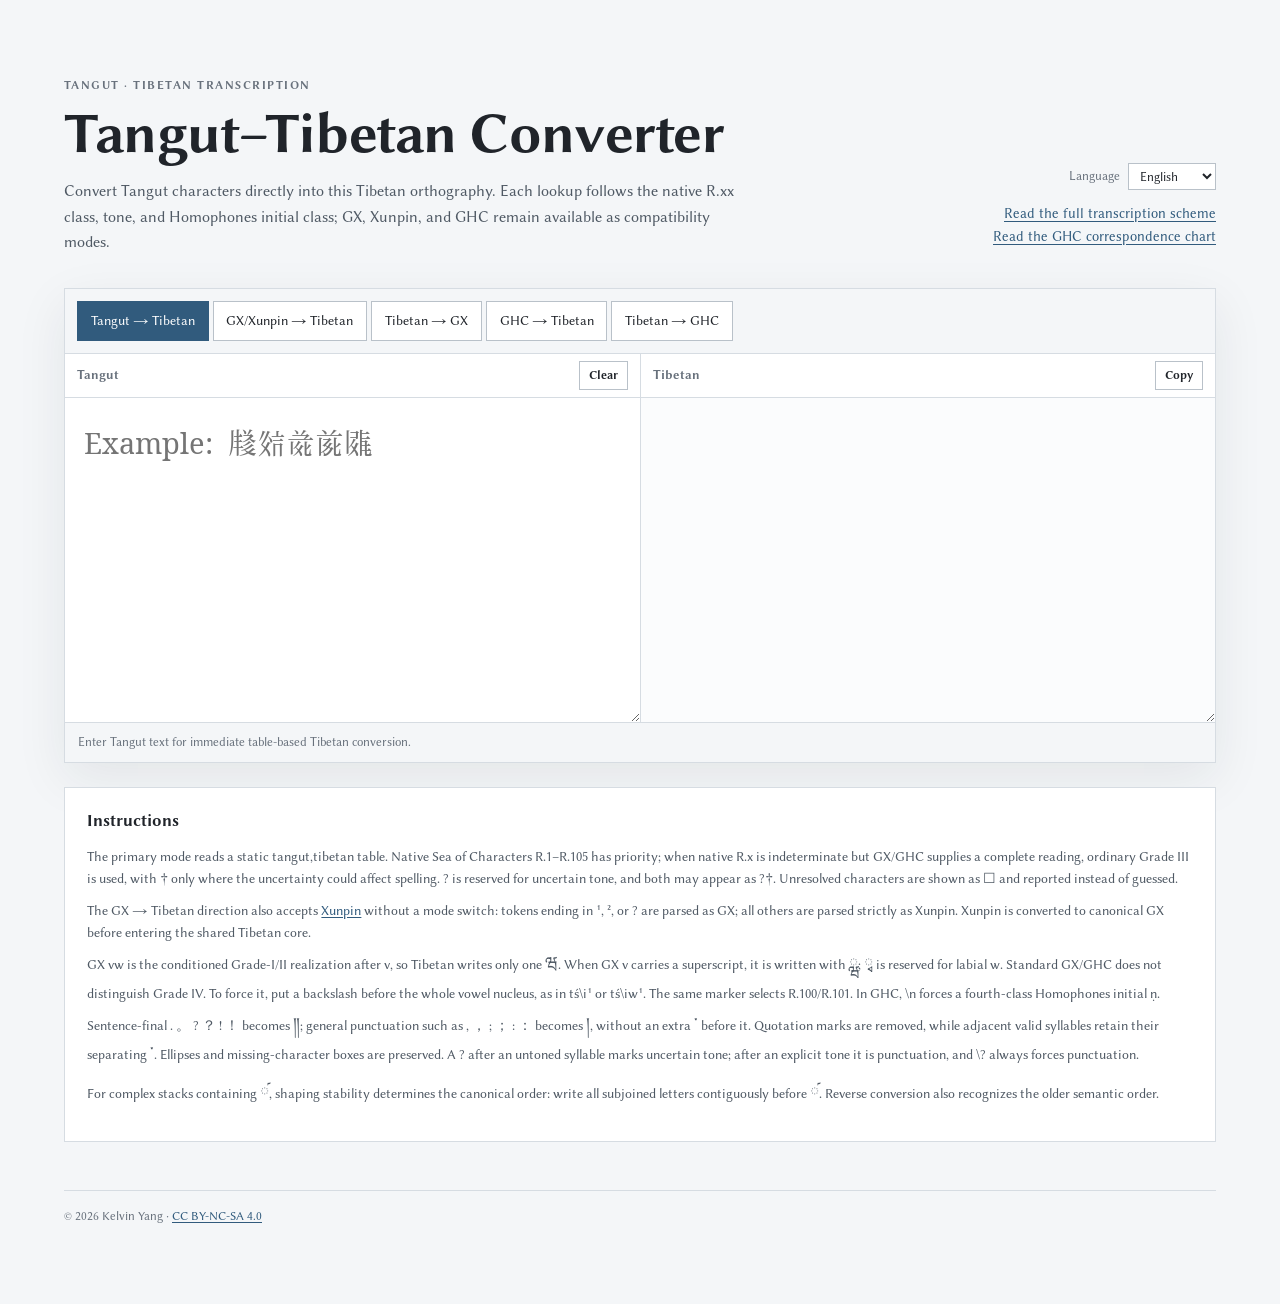
==== commit f6230d9e: "revise: refine uncertainty and stacked v notation" ====
--- a/converter/index.html
+++ b/converter/index.html
@@ -6,9 +6,9 @@
   <meta name="description" content="西夏文直接轉藏文，並兼容 GX202411/勳拼/GHC 雙向轉換。">
   <title>西夏文–藏文轉換器</title>
   <link rel="preload" href="../fonts/NotoSerifTangut-Regular.woff2?v=full-20260810" as="font" type="font/woff2" crossorigin fetchpriority="high">
-  <link rel="preload" href="../fonts/shanggu-web/ShangguSans-Regular-core.woff2?v=shanggu-web-v6" as="font" type="font/woff2" crossorigin>
-  <link rel="preload" href="../fonts/shanggu-web/ShangguSans-Bold-core.woff2?v=shanggu-web-v6" as="font" type="font/woff2" crossorigin>
-  <link rel="stylesheet" href="../fonts/shanggu-web.css?v=shanggu-web-v6">
+  <link rel="preload" href="../fonts/shanggu-web/ShangguSans-Regular-core.woff2?v=shanggu-web-v7" as="font" type="font/woff2" crossorigin>
+  <link rel="preload" href="../fonts/shanggu-web/ShangguSans-Bold-core.woff2?v=shanggu-web-v7" as="font" type="font/woff2" crossorigin>
+  <link rel="stylesheet" href="../fonts/shanggu-web.css?v=shanggu-web-v7">
   <style>
     @font-face { font-family: "Libertinus"; src: url("../fonts/LibertinusSans-Regular.woff2?v=full-20260810") format("woff2"); font-weight: 400; font-display: swap; }
     @font-face { font-family: "Libertinus"; src: url("../fonts/LibertinusSans-Bold.woff2?v=full-20260810") format("woff2"); font-weight: 700; font-display: swap; }
@@ -113,7 +113,7 @@
     <footer>© 2026 Kelvin Yang · <a id="license" rel="license" href="https://creativecommons.org/licenses/by-nc-sa/4.0/deed.zh-hant">CC BY-NC-SA 4.0</a></footer>
   </main>
 
-  <script src="converter.js?v=reverse-20260812"></script>
+  <script src="converter.js?v=revise-20260812"></script>
   <script>
     const translations = {
       'zh-Hant': {
@@ -133,9 +133,9 @@
         emptyGhc: '輸入帶聲調的 GHC 擬音後即時轉成藏文。',
         emptyReverse: '輸入本方案藏文後即時正規化並轉回 {target}。',
         instructionsTitle: '使用說明',
-        tangut: '主入口直接讀取靜態 <code>tangut,tibetan</code> 表，不在瀏覽器內經 GX 或 GHC 繞轉。韻類與聲調優先取自 native《文海》R.1–R.105；native R.x 無法唯一確定而 GX/GHC 有完整擬音時，按普通三等形式生成並加 <code>†</code>。<code>?</code> 專標聲調存疑；兩者可合寫爲 <code>?†</code>。未能作出有據推定的字會原樣保留並報錯。',
+        tangut: '主入口直接讀取靜態 <code>tangut,tibetan</code> 表。韻類與聲調優先取自 native《文海》R.1–R.105；native R.x 無法唯一確定而 GX/GHC 有完整擬音時，按普通三等形式生成，僅在可能影響拼寫時加 <code>†</code>。<code>?</code> 專標聲調存疑；兩者可合寫爲 <code>?†</code>。未能作出有據推定的字以 <code>☐</code> 顯示並報錯。',
         xunpin: 'GX → 藏文方向亦支援<a href="https://github.com/tinbreaker/rime-xunpin">勳拼</a>，無須切換模式：末尾有 <code>¹</code>、<code>²</code> 或 <code>?</code> 時按 GX 解析，否則按勳拼解析。勳拼先轉成 canonical GX，再進入同一藏文核心。',
-        rhymes: 'GX 的 <code>vw</code> 是一、二等韻在 <code>v</code> 後的條件變體，藏文只寫一個 wa：<span class="tibetan-inline">ཝ</span> 或 stack 中的 <span class="tibetan-inline">ྭ</span>。標準 GX/GHC 不區分四等韻；要強制四等，請在整個韻腹前加反斜線，如 <code>tś\\i¹</code>、<code>tś\\iw¹</code>。同一標記也用於 R.100/R.101，如 <code>rtś\\ər¹</code>、<code>rts\\er¹</code>。GHC 的 <code>\\n</code> 強制表示 native Class IV 的 <code>ṇ</code>。',
+        rhymes: 'GX 的 <code>vw</code> 是一、二等韻在 <code>v</code> 後的條件變體，藏文只寫一個 <span class="tibetan-inline">ཝ</span>；GX <code>v</code> 有上加字時使用 <span class="tibetan-inline">ྺ</span>，<span class="tibetan-inline">ྭ</span> 僅表示合口 <code>w</code>。標準 GX/GHC 不區分四等韻；要強制四等，請在整個韻腹前加反斜線，如 <code>tś\\i¹</code>、<code>tś\\iw¹</code>。同一標記也用於 R.100/R.101，如 <code>rtś\\ər¹</code>、<code>rts\\er¹</code>。GHC 的 <code>\\n</code> 強制表示《同音》第四類聲母 <code>ṇ</code>。',
         punctuation: '句末標點 <code>. 。 ? ？ ! ！</code> 轉爲 <span class="tibetan-inline">༎</span>；一般標點如 <code>, ， ; ； : ：</code> 轉爲 <span class="tibetan-inline">།</span>，且標點前不加 <span class="tibetan-inline">་</span>。引號會移除，但相鄰有效音節之間仍補 <span class="tibetan-inline">་</span>。省略號與缺字方框原樣保留。尚未標調音節後的 <code>?</code> 表示聲調存疑；已有聲調後的 <code>?</code> 是疑問標點，<code>\\?</code> 永遠強制爲疑問標點。',
         shaping: '含 <span class="tibetan-inline">༹</span> 的複雜 stack 以 shaping 穩定爲準：先連續寫完下加字母，再寫 <span class="tibetan-inline">༹</span>；反向轉換也能辨認舊次序。'
       },
@@ -156,9 +156,9 @@
         emptyGhc: 'Enter a tone-marked GHC syllable for instant Tibetan conversion.',
         emptyReverse: 'Enter normalized scheme Tibetan to convert it back to {target}.',
         instructionsTitle: 'Instructions',
-        tangut: 'The primary mode reads a static <code>tangut,tibetan</code> table; the browser does not route Tangut input through GX or GHC. Native <cite>Sea of Characters</cite> R.1–R.105 has priority; when native R.x is indeterminate but GX/GHC supplies a complete reading, ordinary Grade III is used with <code>†</code>. <code>?</code> is reserved for uncertain tone, and both may appear as <code>?†</code>. Unsupported characters are preserved and reported instead of guessed.',
+        tangut: 'The primary mode reads a static <code>tangut,tibetan</code> table. Native <cite>Sea of Characters</cite> R.1–R.105 has priority; when native R.x is indeterminate but GX/GHC supplies a complete reading, ordinary Grade III is used, with <code>†</code> only where the uncertainty could affect spelling. <code>?</code> is reserved for uncertain tone, and both may appear as <code>?†</code>. Unresolved characters are shown as <code>☐</code> and reported instead of guessed.',
         xunpin: 'The GX → Tibetan direction also accepts <a href="https://github.com/tinbreaker/rime-xunpin">Xunpin</a> without a mode switch: tokens ending in <code>¹</code>, <code>²</code>, or <code>?</code> are parsed as GX; all others are parsed strictly as Xunpin. Xunpin is converted to canonical GX before entering the shared Tibetan core.',
-        rhymes: 'GX <code>vw</code> is the conditioned Grade-I/II realization after <code>v</code>; Tibetan writes only one wa, <span class="tibetan-inline">ཝ</span> or subjoined <span class="tibetan-inline">ྭ</span> in a stack. Standard GX/GHC does not distinguish Grade IV. To force it, put a backslash before the whole vowel nucleus, as in <code>tś\\i¹</code> or <code>tś\\iw¹</code>. The same marker selects R.100/R.101. In GHC, <code>\\n</code> forces native Class-IV <code>ṇ</code>.',
+        rhymes: 'GX <code>vw</code> is the conditioned Grade-I/II realization after <code>v</code>, so Tibetan writes only one <span class="tibetan-inline">ཝ</span>. When GX <code>v</code> carries a superscript, it is written with <span class="tibetan-inline">ྺ</span>; <span class="tibetan-inline">ྭ</span> is reserved for labial <code>w</code>. Standard GX/GHC does not distinguish Grade IV. To force it, put a backslash before the whole vowel nucleus, as in <code>tś\\i¹</code> or <code>tś\\iw¹</code>. The same marker selects R.100/R.101. In GHC, <code>\\n</code> forces a fourth-class <cite>Homophones</cite> initial <code>ṇ</code>.',
         punctuation: 'Sentence-final <code>. 。 ? ？ ! ！</code> becomes <span class="tibetan-inline">༎</span>; general punctuation such as <code>, ， ; ； : ：</code> becomes <span class="tibetan-inline">།</span>, without an extra <span class="tibetan-inline">་</span> before it. Quotation marks are removed, while adjacent valid syllables retain their separating <span class="tibetan-inline">་</span>. Ellipses and missing-character boxes are preserved. A <code>?</code> after an untoned syllable marks uncertain tone; after an explicit tone it is punctuation, and <code>\\?</code> always forces punctuation.',
         shaping: 'For complex stacks containing <span class="tibetan-inline">༹</span>, shaping stability determines the canonical order: write all subjoined letters contiguously before <span class="tibetan-inline">༹</span>. Reverse conversion also recognizes the older semantic order.'
       }
@@ -181,6 +181,7 @@
       '找不到可辨認的 GX 或勳拼音節': 'No recognizable GX or Xunpin syllable found',
       '找不到以 ¹、² 或 ? 結尾的 GHC 音節': 'No GHC syllable ending in ¹, ², or ? found',
       '轉寫表未收錄此字': 'Character absent from the lookup table',
+      '此字讀音尚未解決': 'Character reading remains unresolved',
       '找不到可辨認的西夏字': 'No recognizable Tangut character found'
     };
     let savedLanguage = '';
@@ -330,7 +331,7 @@
     });
     applyLanguage();
     if (typeof fetch === 'function') {
-      fetch('data/tangut-tibetan.csv?v=fallback-20260812')
+      fetch('data/tangut-tibetan.csv?v=revise-20260812')
         .then(response => {
           if (!response.ok) throw new Error(String(response.status));
           return response.text();
--- a/fonts/shanggu-web.css
+++ b/fonts/shanggu-web.css
@@ -1 +1 @@
-/* Generated by scripts/build-shanggu-webfonts.py. */@font-face{font-family:"Shanggu Web";src:url("shanggu-web/ShangguSans-Regular-core.woff2?v=shanggu-web-v6") format("woff2");font-weight:400;font-style:normal;font-display: swap;unicode-range:U+20-49,U+4B-59,U+5B-7D,U+A9,U+AF,U+B2,U+B7,U+B9,U+D8,U+E3,U+129,U+169,U+1EA1,U+1EB9,U+1EBD,U+1ECB,U+1ECD,U+1EE5,U+2013,U+2018-2019,U+201C-201D,U+2020,U+2026,U+2163,U+2192,U+2194,U+25A0-25AB,U+3001-3002,U+300A-300F,U+3013,U+4E00,U+4E09-4E0B,U+4E0D,U+4E14,U+4E26,U+4E2D,U+4E3B,U+4E4B,U+4E5F,U+4E8C,U+4E92,U+4EA4,U+4EA6,U+4ECB,U+4ECD,U+4EE5,U+4EF6,U+4F46,U+4F5C,U+4F7F,U+4F8B,U+4FDD,U+500B,U+512A,U+5143,U+5148,U+515A,U+5165,U+5167,U+5169,U+5177,U+517C,U+518D,U+51A0,U+51FA,U+5206-5207,U+5217,U+5230,U+5236,U+5247,U+524D,U+529F-52A0,U+52F3,U+5316,U+5340,U+5373,U+539F,U+53CD,U+53D6,U+53E3,U+53E5,U+53EA,U+53EF,U+5408,U+540C,U+5411,U+5426,U+542B,U+552F,U+554F,U+5668,U+56DB,U+56DE,U+5728,U+5831,U+590F,U+591A,U+5982,U+5B57-5B58,U+5B8C,U+5B9A,U+5BB9,U+5BEB,U+5C04,U+5C07-5C08,U+5C0D,U+5C0F,U+5C11,U+5C1A,U+5C3E,U+5DE5,U+5DF2,U+5E36,U+5E8F,U+5F0F,U+5F15,U+5F37,U+5F62,U+5F8C,U+5FC3,U+614B,U+61C9,U+6210,U+6216,U+627E,U+62FC,U+6309,U+63A5,U+63A8,U+63DB,U+63F4,U+64DA,U+64EC,U+652F,U+6536,U+6548,U+6574,U+6587,U+6599,U+659C,U+65B9,U+65BC,U+660E,U+6620,U+662F,U+6642,U+666E,U+66F8,U+6703,U+6709,U+672A-672C,U+6790,U+67E5,U+6838,U+6846,U+6848,U+689D,U+69CB,U+6A19,U+6A21,U+6A23,U+6B21,U+6B63-6B64,U+6BCD,U+6BCF,U+6C38,U+6C92,U+6CD5,U+6D41,U+6D77,U+6E05,U+6E96,U+700F,U+7121,U+7167,U+7232,U+751F,U+7528,U+7559,U+7565,U+7591,U+7684,U+76F4,U+76F8,U+7701,U+78BA,U+793A,U+79FB,U+7A69,U+7A81,U+7B26,U+7B49,U+7BC0,U+7BC4,U+7C21,U+7D50,U+7D93,U+7DDA,U+7E41,U+7E5E,U+7E8C,U+7F3A,U+8005,U+800C,U+8072,U+80FD,U+8179,U+81EA,U+8207,U+820A,U+822C,U+85CF,U+865F,U+885D,U+8868,U+88DC,U+88FD,U+8907,U+897F,U+8981,U+898F,U+89BD,U+89E3,U+8A00,U+8A18,U+8A8D,U+8A9E,U+8AAA,U+8ABF,U+8ACB,U+8B80,U+8B8A,U+8CC7,U+8F09,U+8F38,U+8F49,U+8FA8,U+901A,U+9023,U+9032,U+9060,U+9130,U+9304,U+932F,U+9593,U+95B1,U+9664,U+96D9,U+96DC,U+975C,U+97F3,U+97FB,U+9805,U+9808,U+982D,U+985E,U+9AD4,U+9EDE,U+9F3B,U+FF01,U+FF08-FF09,U+FF0C,U+FF1A-FF1B,U+FF1F;}@font-face{font-family:"Shanggu Web";src:url("shanggu-web/ShangguSans-Regular-symbols.woff2?v=shanggu-web-v6") format("woff2");font-weight:400;font-style:normal;font-display: swap;unicode-range:U+4A,U+5A,U+7E-A8,U+AA-AE,U+B0-B1,U+B3-B6,U+B8,U+BA-D7,U+D9-E2,U+E4-128,U+12A-168,U+16A-451,U+1100-11FF,U+1E3E-1EA0,U+1EA2-1EB8,U+1EBA-1EBC,U+1EBE-1ECA,U+1ECC,U+1ECE-1EE4,U+1EE6-1EF9,U+2002-2012,U+2014-2016,U+201A,U+201E,U+2021-2025,U+2027-2162,U+2164-2191,U+2193,U+2195-259F,U+25B1-27A1,U+2934-29FB,U+2B05-2B95,U+2E3A-3000,U+3003-3009,U+3010-3012,U+3014-33FF;}@font-face{font-family:"Shanggu Web";src:url("shanggu-web/ShangguSans-Regular-cjk-ext-a.woff2?v=shanggu-web-v6") format("woff2");font-weight:400;font-style:normal;font-display: swap;unicode-range:U+3400-4DBF;}@font-face{font-family:"Shanggu Web";src:url("shanggu-web/ShangguSans-Regular-cjk-1.woff2?v=shanggu-web-v6") format("woff2");font-weight:400;font-style:normal;font-display: swap;unicode-range:U+4E01-4E08,U+4E0C,U+4E0E-4E13,U+4E15-4E25,U+4E27-4E2C,U+4E2E-4E3A,U+4E3C-4E4A,U+4E4C-4E5E,U+4E60-4E8B,U+4E8D-4E91,U+4E93-4EA3,U+4EA5,U+4EA7-4ECA,U+4ECC,U+4ECE-4EE4,U+4EE6-4EF5,U+4EF7-4F45,U+4F47-4F5B,U+4F5D-4F7E,U+4F80-4F8A,U+4F8C-4FDC,U+4FDE-500A,U+500C-5129,U+512B-5142,U+5144-5147,U+5149-5159,U+515B-5164,U+5166,U+5168,U+516A-5176,U+5178-517B,U+517D-518C,U+518E-519F,U+51A1-51F9,U+51FB-5205,U+5208-5216,U+5218-522F,U+5231-5235,U+5237-5246,U+5248-524C,U+524E-529E,U+52A1-52F2,U+52F4-5315,U+5317-533F,U+5341-5372,U+5374-539E,U+53A0-53CC,U+53CE-53D5,U+53D7-53E2,U+53E4,U+53E6-53E9,U+53EB-53EE,U+53F0-5407,U+5409-540B,U+540D-5410,U+5412-5425,U+5427-542A,U+542C-552E,U+5530-554E,U+5550-5667,U+5669-56DA,U+56DC-56DD,U+56DF-5727,U+5729-5830,U+5832-590E,U+5910-5919,U+591B-5981,U+5983-5B56,U+5B59-5B8B,U+5B8D-5B99,U+5B9B-5BB8,U+5BBA-5BEA,U+5BEC-5C03,U+5C05-5C06,U+5C09-5C0C,U+5C0E,U+5C10,U+5C12-5C19,U+5C1B-5C3D,U+5C3F-5DE4,U+5DE6-5DF1,U+5DF3-5E35,U+5E37-5E8E,U+5E90-5F0E,U+5F10-5F14,U+5F16-5F36,U+5F38-5F61,U+5F63-5F8B,U+5F8D-5FC2,U+5FC4-614A,U+614C-61C8,U+61CA-620F,U+6211-6215,U+6217-627D,U+627F-62FB,U+62FD-62FF;}@font-face{font-family:"Shanggu Web";src:url("shanggu-web/ShangguSans-Regular-cjk-2.woff2?v=shanggu-web-v6") format("woff2");font-weight:400;font-style:normal;font-display: swap;unicode-range:U+6300-6308,U+630A-63A4,U+63A6-63A7,U+63A9-63DA,U+63DC-63F3,U+63F5-64D9,U+64DB-64EB,U+64ED-652E,U+6530-6535,U+6537-6547,U+6549-6573,U+6575-6586,U+6588-6598,U+659A-659B,U+659D-65B8,U+65BA-65BB,U+65BD-660D,U+660F-661F,U+6621-662E,U+6630-6641,U+6643-666D,U+666F-66F7,U+66F9-6702,U+6704-6708,U+670A-6729,U+672D-678F,U+6791-67E4,U+67E6-6837,U+6839-6845,U+6847,U+6849-689C,U+689E-69CA,U+69CC-6A18,U+6A1A-6A20,U+6A22,U+6A24-6B20,U+6B22-6B62,U+6B65-6BCC,U+6BCE,U+6BD0-6C37,U+6C39-6C91,U+6C93-6CD4,U+6CD6-6D40,U+6D42-6D76,U+6D78-6E04,U+6E06-6E95,U+6E97-700E,U+7010-7120,U+7122-7166,U+7168-7231,U+7233-751E,U+7520-7527,U+7529-7558,U+755A-7564,U+7566-7590,U+7592-7683,U+7685-76F3,U+76F5-76F7,U+76F9-7700,U+7702-77FF;}@font-face{font-family:"Shanggu Web";src:url("shanggu-web/ShangguSans-Regular-cjk-3.woff2?v=shanggu-web-v6") format("woff2");font-weight:400;font-style:normal;font-display: swap;unicode-range:U+7800-78B9,U+78BB-7939,U+793B-79FA,U+79FC-7A68,U+7A6A-7A80,U+7A82-7B25,U+7B27-7B48,U+7B4A-7BBF,U+7BC1-7BC3,U+7BC5-7C20,U+7C22-7D4F,U+7D51-7D92,U+7D94-7DD9,U+7DDB-7E40,U+7E42-7E5D,U+7E5F-7E8B,U+7E8D-7F39,U+7F3B-8004,U+8006-800B,U+800D-8071,U+8073-80FC,U+80FE-8178,U+817A-81E9,U+81EB-8206,U+8208-8209,U+820B-822B,U+822D-85CE,U+85D0-865E,U+8660-885C,U+885E-8867,U+8869-88DB,U+88DD-88FC,U+88FE-8906,U+8908-897E,U+8980,U+8982-898E,U+8990-89BC,U+89BE-89E2,U+89E4-89FF,U+8A01-8A17,U+8A19-8A8C,U+8A8E-8A9D,U+8A9F-8AA9,U+8AAB-8ABE,U+8AC0-8ACA,U+8ACC-8B7F,U+8B81-8B89,U+8B8B-8CC6,U+8CC8-8CFF;}@font-face{font-family:"Shanggu Web";src:url("shanggu-web/ShangguSans-Regular-cjk-4.woff2?v=shanggu-web-v6") format("woff2");font-weight:400;font-style:normal;font-display: swap;unicode-range:U+8D00-8F08,U+8F0A-8F37,U+8F39-8F48,U+8F4A-8FA7,U+8FA9-9019,U+901B-9022,U+9024-9031,U+9033-905F,U+9061-912F,U+9131-9303,U+9305-932E,U+9330-9592,U+9594-95B0,U+95B2-9663,U+9665-96D8,U+96DA-96DB,U+96DD-975B,U+975D-97F2,U+97F4-97FA,U+97FC-9804,U+9806-9807,U+9809-982C,U+982E-985D,U+985F-9AD3,U+9AD5-9EDD,U+9EDF-9F3A,U+9F3C-9FFF;}@font-face{font-family:"Shanggu Web";src:url("shanggu-web/ShangguSans-Regular-yi.woff2?v=shanggu-web-v6") format("woff2");font-weight:400;font-style:normal;font-display: swap;unicode-range:U+A960-A97C,U+AC00-AFFF;}@font-face{font-family:"Shanggu Web";src:url("shanggu-web/ShangguSans-Regular-pua-1.woff2?v=shanggu-web-v6") format("woff2");font-weight:400;font-style:normal;font-display: swap;unicode-range:U+B000-BFFF;}@font-face{font-family:"Shanggu Web";src:url("shanggu-web/ShangguSans-Regular-pua-2.woff2?v=shanggu-web-v6") format("woff2");font-weight:400;font-style:normal;font-display: swap;unicode-range:U+C000-CFFF;}@font-face{font-family:"Shanggu Web";src:url("shanggu-web/ShangguSans-Regular-bmp-tail.woff2?v=shanggu-web-v6") format("woff2");font-weight:400;font-style:normal;font-display: swap;unicode-range:U+D000-D7FB,U+F900-FB04,U+FE10-FE6B,U+FF02-FF07,U+FF0A-FF0B,U+FF0D-FF19,U+FF1C-FF1E,U+FF20-FFEE;}@font-face{font-family:"Shanggu Web";src:url("shanggu-web/ShangguSans-Regular-supplementary.woff2?v=shanggu-web-v6") format("woff2");font-weight:400;font-style:normal;font-display: swap;unicode-range:U+1F100-1F251,U+2000B-2383D,U+239C2-23B5A,U+23C63-292B1,U+2941D-2A7DD,U+2A8FB-2AA58,U+2ADFF,U+2AFA2,U+2B127-2B1ED,U+2B300-2B8B8,U+2BAC7-2BC1B,U+2BD77-2BE29,U+2C029-2C386,U+2C488-2CE93,U+2D25D,U+2D544,U+2E014,U+2E278,U+2E569,U+2E6EA,U+2F804-2F9F4,U+30729,U+30C28,U+30EDD-30EDE,U+3106C,U+31350;}@font-face{font-family:"Shanggu Web";src:url("shanggu-web/ShangguSans-Bold-core.woff2?v=shanggu-web-v6") format("woff2");font-weight:700;font-style:normal;font-display: swap;unicode-range:U+20-49,U+4B-59,U+5B-7D,U+A9,U+AF,U+B2,U+B7,U+B9,U+D8,U+E3,U+129,U+169,U+1EA1,U+1EB9,U+1EBD,U+1ECB,U+1ECD,U+1EE5,U+2013,U+2018-2019,U+201C-201D,U+2020,U+2026,U+2163,U+2192,U+2194,U+25A0-25AB,U+3001-3002,U+300A-300F,U+3013,U+4E00,U+4E09-4E0B,U+4E0D,U+4E14,U+4E26,U+4E2D,U+4E3B,U+4E4B,U+4E5F,U+4E8C,U+4E92,U+4EA4,U+4EA6,U+4ECB,U+4ECD,U+4EE5,U+4EF6,U+4F46,U+4F5C,U+4F7F,U+4F8B,U+4FDD,U+500B,U+512A,U+5143,U+5148,U+515A,U+5165,U+5167,U+5169,U+5177,U+517C,U+518D,U+51A0,U+51FA,U+5206-5207,U+5217,U+5230,U+5236,U+5247,U+524D,U+529F-52A0,U+52F3,U+5316,U+5340,U+5373,U+539F,U+53CD,U+53D6,U+53E3,U+53E5,U+53EA,U+53EF,U+5408,U+540C,U+5411,U+5426,U+542B,U+552F,U+554F,U+5668,U+56DB,U+56DE,U+5728,U+5831,U+590F,U+591A,U+5982,U+5B57-5B58,U+5B8C,U+5B9A,U+5BB9,U+5BEB,U+5C04,U+5C07-5C08,U+5C0D,U+5C0F,U+5C11,U+5C1A,U+5C3E,U+5DE5,U+5DF2,U+5E36,U+5E8F,U+5F0F,U+5F15,U+5F37,U+5F62,U+5F8C,U+5FC3,U+614B,U+61C9,U+6210,U+6216,U+627E,U+62FC,U+6309,U+63A5,U+63A8,U+63DB,U+63F4,U+64DA,U+64EC,U+652F,U+6536,U+6548,U+6574,U+6587,U+6599,U+659C,U+65B9,U+65BC,U+660E,U+6620,U+662F,U+6642,U+666E,U+66F8,U+6703,U+6709,U+672A-672C,U+6790,U+67E5,U+6838,U+6846,U+6848,U+689D,U+69CB,U+6A19,U+6A21,U+6A23,U+6B21,U+6B63-6B64,U+6BCD,U+6BCF,U+6C38,U+6C92,U+6CD5,U+6D41,U+6D77,U+6E05,U+6E96,U+700F,U+7121,U+7167,U+7232,U+751F,U+7528,U+7559,U+7565,U+7591,U+7684,U+76F4,U+76F8,U+7701,U+78BA,U+793A,U+79FB,U+7A69,U+7A81,U+7B26,U+7B49,U+7BC0,U+7BC4,U+7C21,U+7D50,U+7D93,U+7DDA,U+7E41,U+7E5E,U+7E8C,U+7F3A,U+8005,U+800C,U+8072,U+80FD,U+8179,U+81EA,U+8207,U+820A,U+822C,U+85CF,U+865F,U+885D,U+8868,U+88DC,U+88FD,U+8907,U+897F,U+8981,U+898F,U+89BD,U+89E3,U+8A00,U+8A18,U+8A8D,U+8A9E,U+8AAA,U+8ABF,U+8ACB,U+8B80,U+8B8A,U+8CC7,U+8F09,U+8F38,U+8F49,U+8FA8,U+901A,U+9023,U+9032,U+9060,U+9130,U+9304,U+932F,U+9593,U+95B1,U+9664,U+96D9,U+96DC,U+975C,U+97F3,U+97FB,U+9805,U+9808,U+982D,U+985E,U+9AD4,U+9EDE,U+9F3B,U+FF01,U+FF08-FF09,U+FF0C,U+FF1A-FF1B,U+FF1F;}@font-face{font-family:"Shanggu Web";src:url("shanggu-web/ShangguSans-Bold-symbols.woff2?v=shanggu-web-v6") format("woff2");font-weight:700;font-style:normal;font-display: swap;unicode-range:U+4A,U+5A,U+7E-A8,U+AA-AE,U+B0-B1,U+B3-B6,U+B8,U+BA-D7,U+D9-E2,U+E4-128,U+12A-168,U+16A-451,U+1100-11FF,U+1E3E-1EA0,U+1EA2-1EB8,U+1EBA-1EBC,U+1EBE-1ECA,U+1ECC,U+1ECE-1EE4,U+1EE6-1EF9,U+2002-2012,U+2014-2016,U+201A,U+201E,U+2021-2025,U+2027-2162,U+2164-2191,U+2193,U+2195-259F,U+25B1-27A1,U+2934-29FB,U+2B05-2B95,U+2E3A-3000,U+3003-3009,U+3010-3012,U+3014-33FF;}@font-face{font-family:"Shanggu Web";src:url("shanggu-web/ShangguSans-Bold-cjk-ext-a.woff2?v=shanggu-web-v6") format("woff2");font-weight:700;font-style:normal;font-display: swap;unicode-range:U+3400-4DBF;}@font-face{font-family:"Shanggu Web";src:url("shanggu-web/ShangguSans-Bold-cjk-1.woff2?v=shanggu-web-v6") format("woff2");font-weight:700;font-style:normal;font-display: swap;unicode-range:U+4E01-4E08,U+4E0C,U+4E0E-4E13,U+4E15-4E25,U+4E27-4E2C,U+4E2E-4E3A,U+4E3C-4E4A,U+4E4C-4E5E,U+4E60-4E8B,U+4E8D-4E91,U+4E93-4EA3,U+4EA5,U+4EA7-4ECA,U+4ECC,U+4ECE-4EE4,U+4EE6-4EF5,U+4EF7-4F45,U+4F47-4F5B,U+4F5D-4F7E,U+4F80-4F8A,U+4F8C-4FDC,U+4FDE-500A,U+500C-5129,U+512B-5142,U+5144-5147,U+5149-5159,U+515B-5164,U+5166,U+5168,U+516A-5176,U+5178-517B,U+517D-518C,U+518E-519F,U+51A1-51F9,U+51FB-5205,U+5208-5216,U+5218-522F,U+5231-5235,U+5237-5246,U+5248-524C,U+524E-529E,U+52A1-52F2,U+52F4-5315,U+5317-533F,U+5341-5372,U+5374-539E,U+53A0-53CC,U+53CE-53D5,U+53D7-53E2,U+53E4,U+53E6-53E9,U+53EB-53EE,U+53F0-5407,U+5409-540B,U+540D-5410,U+5412-5425,U+5427-542A,U+542C-552E,U+5530-554E,U+5550-5667,U+5669-56DA,U+56DC-56DD,U+56DF-5727,U+5729-5830,U+5832-590E,U+5910-5919,U+591B-5981,U+5983-5B56,U+5B59-5B8B,U+5B8D-5B99,U+5B9B-5BB8,U+5BBA-5BEA,U+5BEC-5C03,U+5C05-5C06,U+5C09-5C0C,U+5C0E,U+5C10,U+5C12-5C19,U+5C1B-5C3D,U+5C3F-5DE4,U+5DE6-5DF1,U+5DF3-5E35,U+5E37-5E8E,U+5E90-5F0E,U+5F10-5F14,U+5F16-5F36,U+5F38-5F61,U+5F63-5F8B,U+5F8D-5FC2,U+5FC4-614A,U+614C-61C8,U+61CA-620F,U+6211-6215,U+6217-627D,U+627F-62FB,U+62FD-62FF;}@font-face{font-family:"Shanggu Web";src:url("shanggu-web/ShangguSans-Bold-cjk-2.woff2?v=shanggu-web-v6") format("woff2");font-weight:700;font-style:normal;font-display: swap;unicode-range:U+6300-6308,U+630A-63A4,U+63A6-63A7,U+63A9-63DA,U+63DC-63F3,U+63F5-64D9,U+64DB-64EB,U+64ED-652E,U+6530-6535,U+6537-6547,U+6549-6573,U+6575-6586,U+6588-6598,U+659A-659B,U+659D-65B8,U+65BA-65BB,U+65BD-660D,U+660F-661F,U+6621-662E,U+6630-6641,U+6643-666D,U+666F-66F7,U+66F9-6702,U+6704-6708,U+670A-6729,U+672D-678F,U+6791-67E4,U+67E6-6837,U+6839-6845,U+6847,U+6849-689C,U+689E-69CA,U+69CC-6A18,U+6A1A-6A20,U+6A22,U+6A24-6B20,U+6B22-6B62,U+6B65-6BCC,U+6BCE,U+6BD0-6C37,U+6C39-6C91,U+6C93-6CD4,U+6CD6-6D40,U+6D42-6D76,U+6D78-6E04,U+6E06-6E95,U+6E97-700E,U+7010-7120,U+7122-7166,U+7168-7231,U+7233-751E,U+7520-7527,U+7529-7558,U+755A-7564,U+7566-7590,U+7592-7683,U+7685-76F3,U+76F5-76F7,U+76F9-7700,U+7702-77FF;}@font-face{font-family:"Shanggu Web";src:url("shanggu-web/ShangguSans-Bold-cjk-3.woff2?v=shanggu-web-v6") format("woff2");font-weight:700;font-style:normal;font-display: swap;unicode-range:U+7800-78B9,U+78BB-7939,U+793B-79FA,U+79FC-7A68,U+7A6A-7A80,U+7A82-7B25,U+7B27-7B48,U+7B4A-7BBF,U+7BC1-7BC3,U+7BC5-7C20,U+7C22-7D4F,U+7D51-7D92,U+7D94-7DD9,U+7DDB-7E40,U+7E42-7E5D,U+7E5F-7E8B,U+7E8D-7F39,U+7F3B-8004,U+8006-800B,U+800D-8071,U+8073-80FC,U+80FE-8178,U+817A-81E9,U+81EB-8206,U+8208-8209,U+820B-822B,U+822D-85CE,U+85D0-865E,U+8660-885C,U+885E-8867,U+8869-88DB,U+88DD-88FC,U+88FE-8906,U+8908-897E,U+8980,U+8982-898E,U+8990-89BC,U+89BE-89E2,U+89E4-89FF,U+8A01-8A17,U+8A19-8A8C,U+8A8E-8A9D,U+8A9F-8AA9,U+8AAB-8ABE,U+8AC0-8ACA,U+8ACC-8B7F,U+8B81-8B89,U+8B8B-8CC6,U+8CC8-8CFF;}@font-face{font-family:"Shanggu Web";src:url("shanggu-web/ShangguSans-Bold-cjk-4.woff2?v=shanggu-web-v6") format("woff2");font-weight:700;font-style:normal;font-display: swap;unicode-range:U+8D00-8F08,U+8F0A-8F37,U+8F39-8F48,U+8F4A-8FA7,U+8FA9-9019,U+901B-9022,U+9024-9031,U+9033-905F,U+9061-912F,U+9131-9303,U+9305-932E,U+9330-9592,U+9594-95B0,U+95B2-9663,U+9665-96D8,U+96DA-96DB,U+96DD-975B,U+975D-97F2,U+97F4-97FA,U+97FC-9804,U+9806-9807,U+9809-982C,U+982E-985D,U+985F-9AD3,U+9AD5-9EDD,U+9EDF-9F3A,U+9F3C-9FFF;}@font-face{font-family:"Shanggu Web";src:url("shanggu-web/ShangguSans-Bold-yi.woff2?v=shanggu-web-v6") format("woff2");font-weight:700;font-style:normal;font-display: swap;unicode-range:U+A960-A97C,U+AC00-AFFF;}@font-face{font-family:"Shanggu Web";src:url("shanggu-web/ShangguSans-Bold-pua-1.woff2?v=shanggu-web-v6") format("woff2");font-weight:700;font-style:normal;font-display: swap;unicode-range:U+B000-BFFF;}@font-face{font-family:"Shanggu Web";src:url("shanggu-web/ShangguSans-Bold-pua-2.woff2?v=shanggu-web-v6") format("woff2");font-weight:700;font-style:normal;font-display: swap;unicode-range:U+C000-CFFF;}@font-face{font-family:"Shanggu Web";src:url("shanggu-web/ShangguSans-Bold-bmp-tail.woff2?v=shanggu-web-v6") format("woff2");font-weight:700;font-style:normal;font-display: swap;unicode-range:U+D000-D7FB,U+F900-FB04,U+FE10-FE6B,U+FF02-FF07,U+FF0A-FF0B,U+FF0D-FF19,U+FF1C-FF1E,U+FF20-FFEE;}@font-face{font-family:"Shanggu Web";src:url("shanggu-web/ShangguSans-Bold-supplementary.woff2?v=shanggu-web-v6") format("woff2");font-weight:700;font-style:normal;font-display: swap;unicode-range:U+1F100-1F251,U+2000B-2383D,U+239C2-23B5A,U+23C63-292B1,U+2941D-2A7DD,U+2A8FB-2AA58,U+2ADFF,U+2AFA2,U+2B127-2B1ED,U+2B300-2B8B8,U+2BAC7-2BC1B,U+2BD77-2BE29,U+2C029-2C386,U+2C488-2CE93,U+2D25D,U+2D544,U+2E014,U+2E278,U+2E569,U+2E6EA,U+2F804-2F9F4,U+30729,U+30C28,U+30EDD-30EDE,U+3106C,U+31350;}
+/* Generated by scripts/build-shanggu-webfonts.py. */@font-face{font-family:"Shanggu Web";src:url("shanggu-web/ShangguSans-Regular-core.woff2?v=shanggu-web-v7") format("woff2");font-weight:400;font-style:normal;font-display: swap;unicode-range:U+20-49,U+4B-59,U+5B-7D,U+A9,U+AF,U+B2,U+B7,U+B9,U+D8,U+E3,U+129,U+169,U+1EA1,U+1EB9,U+1EBD,U+1ECB,U+1ECD,U+1EE5,U+2013,U+2018-2019,U+201C-201D,U+2020,U+2026,U+2163,U+2192,U+2194,U+25A0-25AB,U+3001-3002,U+300A-300F,U+3013,U+4E00,U+4E09-4E0B,U+4E0D,U+4E14,U+4E26,U+4E2D,U+4E3B,U+4E4B,U+4E5F,U+4E8C,U+4E92,U+4EA4,U+4EA6,U+4ECB,U+4ECD,U+4EE5,U+4EF6,U+4F46,U+4F5C,U+4F7F,U+4F8B,U+4FDD,U+500B,U+50C5,U+512A,U+5143,U+5148,U+515A,U+5165,U+5169,U+5177,U+517C,U+518D,U+51A0,U+51FA,U+5206-5207,U+5217,U+5230,U+5236,U+5247,U+524D,U+529F-52A0,U+52F3,U+5316,U+5340,U+5373,U+539F,U+53CD,U+53D6,U+53E3,U+53E5,U+53EA,U+53EF,U+5408,U+540C,U+5411,U+5426,U+542B,U+552F,U+554F,U+5668,U+56DB,U+56DE,U+5728,U+5831,U+590F,U+591A,U+5982,U+5B57-5B58,U+5B8C,U+5B9A,U+5BB9,U+5BEB,U+5C04,U+5C07-5C08,U+5C0D,U+5C0F,U+5C11,U+5C1A,U+5C3E,U+5DE5,U+5DF2,U+5E36,U+5E8F,U+5F0F,U+5F15,U+5F37,U+5F62,U+5F71,U+5F8C,U+5FC3,U+614B,U+61C9,U+6210,U+6216,U+627E,U+62FC,U+6309,U+63A5,U+63A8,U+63DB,U+63F4,U+64DA,U+64EC,U+652F,U+6536,U+6548,U+6574,U+6587,U+6599,U+659C,U+65B9,U+65BC,U+660E,U+6620,U+662F,U+6642,U+666E,U+66F8,U+6703,U+6709,U+672A-672C,U+6790,U+67E5,U+6838,U+6846,U+6848,U+689D,U+69CB,U+6A19,U+6A21,U+6A23,U+6B21,U+6B63-6B64,U+6BCD,U+6BCF,U+6C38,U+6C7A,U+6C92,U+6CD5,U+6D41,U+6D77,U+6E05,U+6E96,U+7121,U+7167,U+7232,U+751F,U+7528,U+7559,U+7565,U+7591,U+7684,U+76F4,U+76F8,U+7701,U+78BA,U+793A,U+79FB,U+7A69,U+7A81,U+7B26,U+7B2C,U+7B49,U+7BC0,U+7BC4,U+7C21,U+7D50,U+7DDA,U+7E41,U+7E8C,U+7F3A,U+8005,U+800C,U+8072,U+80FD,U+8179,U+81EA,U+8207,U+820A,U+822C,U+85CF,U+865F,U+885D,U+8868,U+88DC,U+88FD,U+8907,U+897F,U+8981,U+898F,U+89E3,U+8A00,U+8A18,U+8A8D,U+8A9E,U+8AAA,U+8ABF,U+8ACB,U+8B80,U+8B8A,U+8CC7,U+8F09,U+8F38,U+8F49,U+8FA8,U+901A,U+9023,U+9032,U+9060,U+9130,U+9304,U+932F,U+9593,U+95B1,U+9664,U+96D9,U+96DC,U+975C,U+97F3,U+97FB,U+97FF,U+9805,U+9808,U+982D,U+985E,U+986F,U+9AD4,U+9EDE,U+9F3B,U+FF01,U+FF08-FF09,U+FF0C,U+FF1A-FF1B,U+FF1F;}@font-face{font-family:"Shanggu Web";src:url("shanggu-web/ShangguSans-Regular-symbols.woff2?v=shanggu-web-v7") format("woff2");font-weight:400;font-style:normal;font-display: swap;unicode-range:U+4A,U+5A,U+7E-A8,U+AA-AE,U+B0-B1,U+B3-B6,U+B8,U+BA-D7,U+D9-E2,U+E4-128,U+12A-168,U+16A-451,U+1100-11FF,U+1E3E-1EA0,U+1EA2-1EB8,U+1EBA-1EBC,U+1EBE-1ECA,U+1ECC,U+1ECE-1EE4,U+1EE6-1EF9,U+2002-2012,U+2014-2016,U+201A,U+201E,U+2021-2025,U+2027-2162,U+2164-2191,U+2193,U+2195-259F,U+25B1-27A1,U+2934-29FB,U+2B05-2B95,U+2E3A-3000,U+3003-3009,U+3010-3012,U+3014-33FF;}@font-face{font-family:"Shanggu Web";src:url("shanggu-web/ShangguSans-Regular-cjk-ext-a.woff2?v=shanggu-web-v7") format("woff2");font-weight:400;font-style:normal;font-display: swap;unicode-range:U+3400-4DBF;}@font-face{font-family:"Shanggu Web";src:url("shanggu-web/ShangguSans-Regular-cjk-1.woff2?v=shanggu-web-v7") format("woff2");font-weight:400;font-style:normal;font-display: swap;unicode-range:U+4E01-4E08,U+4E0C,U+4E0E-4E13,U+4E15-4E25,U+4E27-4E2C,U+4E2E-4E3A,U+4E3C-4E4A,U+4E4C-4E5E,U+4E60-4E8B,U+4E8D-4E91,U+4E93-4EA3,U+4EA5,U+4EA7-4ECA,U+4ECC,U+4ECE-4EE4,U+4EE6-4EF5,U+4EF7-4F45,U+4F47-4F5B,U+4F5D-4F7E,U+4F80-4F8A,U+4F8C-4FDC,U+4FDE-500A,U+500C-50C4,U+50C6-5129,U+512B-5142,U+5144-5147,U+5149-5159,U+515B-5164,U+5166-5168,U+516A-5176,U+5178-517B,U+517D-518C,U+518E-519F,U+51A1-51F9,U+51FB-5205,U+5208-5216,U+5218-522F,U+5231-5235,U+5237-5246,U+5248-524C,U+524E-529E,U+52A1-52F2,U+52F4-5315,U+5317-533F,U+5341-5372,U+5374-539E,U+53A0-53CC,U+53CE-53D5,U+53D7-53E2,U+53E4,U+53E6-53E9,U+53EB-53EE,U+53F0-5407,U+5409-540B,U+540D-5410,U+5412-5425,U+5427-542A,U+542C-552E,U+5530-554E,U+5550-5667,U+5669-56DA,U+56DC-56DD,U+56DF-5727,U+5729-5830,U+5832-590E,U+5910-5919,U+591B-5981,U+5983-5B56,U+5B59-5B8B,U+5B8D-5B99,U+5B9B-5BB8,U+5BBA-5BEA,U+5BEC-5C03,U+5C05-5C06,U+5C09-5C0C,U+5C0E,U+5C10,U+5C12-5C19,U+5C1B-5C3D,U+5C3F-5DE4,U+5DE6-5DF1,U+5DF3-5E35,U+5E37-5E8E,U+5E90-5F0E,U+5F10-5F14,U+5F16-5F36,U+5F38-5F61,U+5F63-5F70,U+5F72-5F8B,U+5F8D-5FC2,U+5FC4-614A,U+614C-61C8,U+61CA-620F,U+6211-6215,U+6217-627D,U+627F-62FB,U+62FD-62FF;}@font-face{font-family:"Shanggu Web";src:url("shanggu-web/ShangguSans-Regular-cjk-2.woff2?v=shanggu-web-v7") format("woff2");font-weight:400;font-style:normal;font-display: swap;unicode-range:U+6300-6308,U+630A-63A4,U+63A6-63A7,U+63A9-63DA,U+63DC-63F3,U+63F5-64D9,U+64DB-64EB,U+64ED-652E,U+6530-6535,U+6537-6547,U+6549-6573,U+6575-6586,U+6588-6598,U+659A-659B,U+659D-65B8,U+65BA-65BB,U+65BD-660D,U+660F-661F,U+6621-662E,U+6630-6641,U+6643-666D,U+666F-66F7,U+66F9-6702,U+6704-6708,U+670A-6729,U+672D-678F,U+6791-67E4,U+67E6-6837,U+6839-6845,U+6847,U+6849-689C,U+689E-69CA,U+69CC-6A18,U+6A1A-6A20,U+6A22,U+6A24-6B20,U+6B22-6B62,U+6B65-6BCC,U+6BCE,U+6BD0-6C37,U+6C39-6C79,U+6C7B-6C91,U+6C93-6CD4,U+6CD6-6D40,U+6D42-6D76,U+6D78-6E04,U+6E06-6E95,U+6E97-7120,U+7122-7166,U+7168-7231,U+7233-751E,U+7520-7527,U+7529-7558,U+755A-7564,U+7566-7590,U+7592-7683,U+7685-76F3,U+76F5-76F7,U+76F9-7700,U+7702-77FF;}@font-face{font-family:"Shanggu Web";src:url("shanggu-web/ShangguSans-Regular-cjk-3.woff2?v=shanggu-web-v7") format("woff2");font-weight:400;font-style:normal;font-display: swap;unicode-range:U+7800-78B9,U+78BB-7939,U+793B-79FA,U+79FC-7A68,U+7A6A-7A80,U+7A82-7B25,U+7B27-7B2B,U+7B2D-7B48,U+7B4A-7BBF,U+7BC1-7BC3,U+7BC5-7C20,U+7C22-7D4F,U+7D51-7DD9,U+7DDB-7E40,U+7E42-7E8B,U+7E8D-7F39,U+7F3B-8004,U+8006-800B,U+800D-8071,U+8073-80FC,U+80FE-8178,U+817A-81E9,U+81EB-8206,U+8208-8209,U+820B-822B,U+822D-85CE,U+85D0-865E,U+8660-885C,U+885E-8867,U+8869-88DB,U+88DD-88FC,U+88FE-8906,U+8908-897E,U+8980,U+8982-898E,U+8990-89E2,U+89E4-89FF,U+8A01-8A17,U+8A19-8A8C,U+8A8E-8A9D,U+8A9F-8AA9,U+8AAB-8ABE,U+8AC0-8ACA,U+8ACC-8B7F,U+8B81-8B89,U+8B8B-8CC6,U+8CC8-8CFF;}@font-face{font-family:"Shanggu Web";src:url("shanggu-web/ShangguSans-Regular-cjk-4.woff2?v=shanggu-web-v7") format("woff2");font-weight:400;font-style:normal;font-display: swap;unicode-range:U+8D00-8F08,U+8F0A-8F37,U+8F39-8F48,U+8F4A-8FA7,U+8FA9-9019,U+901B-9022,U+9024-9031,U+9033-905F,U+9061-912F,U+9131-9303,U+9305-932E,U+9330-9592,U+9594-95B0,U+95B2-9663,U+9665-96D8,U+96DA-96DB,U+96DD-975B,U+975D-97F2,U+97F4-97FA,U+97FC-97FE,U+9800-9804,U+9806-9807,U+9809-982C,U+982E-985D,U+985F-986E,U+9870-9AD3,U+9AD5-9EDD,U+9EDF-9F3A,U+9F3C-9FFF;}@font-face{font-family:"Shanggu Web";src:url("shanggu-web/ShangguSans-Regular-yi.woff2?v=shanggu-web-v7") format("woff2");font-weight:400;font-style:normal;font-display: swap;unicode-range:U+A960-A97C,U+AC00-AFFF;}@font-face{font-family:"Shanggu Web";src:url("shanggu-web/ShangguSans-Regular-pua-1.woff2?v=shanggu-web-v7") format("woff2");font-weight:400;font-style:normal;font-display: swap;unicode-range:U+B000-BFFF;}@font-face{font-family:"Shanggu Web";src:url("shanggu-web/ShangguSans-Regular-pua-2.woff2?v=shanggu-web-v7") format("woff2");font-weight:400;font-style:normal;font-display: swap;unicode-range:U+C000-CFFF;}@font-face{font-family:"Shanggu Web";src:url("shanggu-web/ShangguSans-Regular-bmp-tail.woff2?v=shanggu-web-v7") format("woff2");font-weight:400;font-style:normal;font-display: swap;unicode-range:U+D000-D7FB,U+F900-FB04,U+FE10-FE6B,U+FF02-FF07,U+FF0A-FF0B,U+FF0D-FF19,U+FF1C-FF1E,U+FF20-FFEE;}@font-face{font-family:"Shanggu Web";src:url("shanggu-web/ShangguSans-Regular-supplementary.woff2?v=shanggu-web-v7") format("woff2");font-weight:400;font-style:normal;font-display: swap;unicode-range:U+1F100-1F251,U+2000B-2383D,U+239C2-23B5A,U+23C63-292B1,U+2941D-2A7DD,U+2A8FB-2AA58,U+2ADFF,U+2AFA2,U+2B127-2B1ED,U+2B300-2B8B8,U+2BAC7-2BC1B,U+2BD77-2BE29,U+2C029-2C386,U+2C488-2CE93,U+2D25D,U+2D544,U+2E014,U+2E278,U+2E569,U+2E6EA,U+2F804-2F9F4,U+30729,U+30C28,U+30EDD-30EDE,U+3106C,U+31350;}@font-face{font-family:"Shanggu Web";src:url("shanggu-web/ShangguSans-Bold-core.woff2?v=shanggu-web-v7") format("woff2");font-weight:700;font-style:normal;font-display: swap;unicode-range:U+20-49,U+4B-59,U+5B-7D,U+A9,U+AF,U+B2,U+B7,U+B9,U+D8,U+E3,U+129,U+169,U+1EA1,U+1EB9,U+1EBD,U+1ECB,U+1ECD,U+1EE5,U+2013,U+2018-2019,U+201C-201D,U+2020,U+2026,U+2163,U+2192,U+2194,U+25A0-25AB,U+3001-3002,U+300A-300F,U+3013,U+4E00,U+4E09-4E0B,U+4E0D,U+4E14,U+4E26,U+4E2D,U+4E3B,U+4E4B,U+4E5F,U+4E8C,U+4E92,U+4EA4,U+4EA6,U+4ECB,U+4ECD,U+4EE5,U+4EF6,U+4F46,U+4F5C,U+4F7F,U+4F8B,U+4FDD,U+500B,U+50C5,U+512A,U+5143,U+5148,U+515A,U+5165,U+5169,U+5177,U+517C,U+518D,U+51A0,U+51FA,U+5206-5207,U+5217,U+5230,U+5236,U+5247,U+524D,U+529F-52A0,U+52F3,U+5316,U+5340,U+5373,U+539F,U+53CD,U+53D6,U+53E3,U+53E5,U+53EA,U+53EF,U+5408,U+540C,U+5411,U+5426,U+542B,U+552F,U+554F,U+5668,U+56DB,U+56DE,U+5728,U+5831,U+590F,U+591A,U+5982,U+5B57-5B58,U+5B8C,U+5B9A,U+5BB9,U+5BEB,U+5C04,U+5C07-5C08,U+5C0D,U+5C0F,U+5C11,U+5C1A,U+5C3E,U+5DE5,U+5DF2,U+5E36,U+5E8F,U+5F0F,U+5F15,U+5F37,U+5F62,U+5F71,U+5F8C,U+5FC3,U+614B,U+61C9,U+6210,U+6216,U+627E,U+62FC,U+6309,U+63A5,U+63A8,U+63DB,U+63F4,U+64DA,U+64EC,U+652F,U+6536,U+6548,U+6574,U+6587,U+6599,U+659C,U+65B9,U+65BC,U+660E,U+6620,U+662F,U+6642,U+666E,U+66F8,U+6703,U+6709,U+672A-672C,U+6790,U+67E5,U+6838,U+6846,U+6848,U+689D,U+69CB,U+6A19,U+6A21,U+6A23,U+6B21,U+6B63-6B64,U+6BCD,U+6BCF,U+6C38,U+6C7A,U+6C92,U+6CD5,U+6D41,U+6D77,U+6E05,U+6E96,U+7121,U+7167,U+7232,U+751F,U+7528,U+7559,U+7565,U+7591,U+7684,U+76F4,U+76F8,U+7701,U+78BA,U+793A,U+79FB,U+7A69,U+7A81,U+7B26,U+7B2C,U+7B49,U+7BC0,U+7BC4,U+7C21,U+7D50,U+7DDA,U+7E41,U+7E8C,U+7F3A,U+8005,U+800C,U+8072,U+80FD,U+8179,U+81EA,U+8207,U+820A,U+822C,U+85CF,U+865F,U+885D,U+8868,U+88DC,U+88FD,U+8907,U+897F,U+8981,U+898F,U+89E3,U+8A00,U+8A18,U+8A8D,U+8A9E,U+8AAA,U+8ABF,U+8ACB,U+8B80,U+8B8A,U+8CC7,U+8F09,U+8F38,U+8F49,U+8FA8,U+901A,U+9023,U+9032,U+9060,U+9130,U+9304,U+932F,U+9593,U+95B1,U+9664,U+96D9,U+96DC,U+975C,U+97F3,U+97FB,U+97FF,U+9805,U+9808,U+982D,U+985E,U+986F,U+9AD4,U+9EDE,U+9F3B,U+FF01,U+FF08-FF09,U+FF0C,U+FF1A-FF1B,U+FF1F;}@font-face{font-family:"Shanggu Web";src:url("shanggu-web/ShangguSans-Bold-symbols.woff2?v=shanggu-web-v7") format("woff2");font-weight:700;font-style:normal;font-display: swap;unicode-range:U+4A,U+5A,U+7E-A8,U+AA-AE,U+B0-B1,U+B3-B6,U+B8,U+BA-D7,U+D9-E2,U+E4-128,U+12A-168,U+16A-451,U+1100-11FF,U+1E3E-1EA0,U+1EA2-1EB8,U+1EBA-1EBC,U+1EBE-1ECA,U+1ECC,U+1ECE-1EE4,U+1EE6-1EF9,U+2002-2012,U+2014-2016,U+201A,U+201E,U+2021-2025,U+2027-2162,U+2164-2191,U+2193,U+2195-259F,U+25B1-27A1,U+2934-29FB,U+2B05-2B95,U+2E3A-3000,U+3003-3009,U+3010-3012,U+3014-33FF;}@font-face{font-family:"Shanggu Web";src:url("shanggu-web/ShangguSans-Bold-cjk-ext-a.woff2?v=shanggu-web-v7") format("woff2");font-weight:700;font-style:normal;font-display: swap;unicode-range:U+3400-4DBF;}@font-face{font-family:"Shanggu Web";src:url("shanggu-web/ShangguSans-Bold-cjk-1.woff2?v=shanggu-web-v7") format("woff2");font-weight:700;font-style:normal;font-display: swap;unicode-range:U+4E01-4E08,U+4E0C,U+4E0E-4E13,U+4E15-4E25,U+4E27-4E2C,U+4E2E-4E3A,U+4E3C-4E4A,U+4E4C-4E5E,U+4E60-4E8B,U+4E8D-4E91,U+4E93-4EA3,U+4EA5,U+4EA7-4ECA,U+4ECC,U+4ECE-4EE4,U+4EE6-4EF5,U+4EF7-4F45,U+4F47-4F5B,U+4F5D-4F7E,U+4F80-4F8A,U+4F8C-4FDC,U+4FDE-500A,U+500C-50C4,U+50C6-5129,U+512B-5142,U+5144-5147,U+5149-5159,U+515B-5164,U+5166-5168,U+516A-5176,U+5178-517B,U+517D-518C,U+518E-519F,U+51A1-51F9,U+51FB-5205,U+5208-5216,U+5218-522F,U+5231-5235,U+5237-5246,U+5248-524C,U+524E-529E,U+52A1-52F2,U+52F4-5315,U+5317-533F,U+5341-5372,U+5374-539E,U+53A0-53CC,U+53CE-53D5,U+53D7-53E2,U+53E4,U+53E6-53E9,U+53EB-53EE,U+53F0-5407,U+5409-540B,U+540D-5410,U+5412-5425,U+5427-542A,U+542C-552E,U+5530-554E,U+5550-5667,U+5669-56DA,U+56DC-56DD,U+56DF-5727,U+5729-5830,U+5832-590E,U+5910-5919,U+591B-5981,U+5983-5B56,U+5B59-5B8B,U+5B8D-5B99,U+5B9B-5BB8,U+5BBA-5BEA,U+5BEC-5C03,U+5C05-5C06,U+5C09-5C0C,U+5C0E,U+5C10,U+5C12-5C19,U+5C1B-5C3D,U+5C3F-5DE4,U+5DE6-5DF1,U+5DF3-5E35,U+5E37-5E8E,U+5E90-5F0E,U+5F10-5F14,U+5F16-5F36,U+5F38-5F61,U+5F63-5F70,U+5F72-5F8B,U+5F8D-5FC2,U+5FC4-614A,U+614C-61C8,U+61CA-620F,U+6211-6215,U+6217-627D,U+627F-62FB,U+62FD-62FF;}@font-face{font-family:"Shanggu Web";src:url("shanggu-web/ShangguSans-Bold-cjk-2.woff2?v=shanggu-web-v7") format("woff2");font-weight:700;font-style:normal;font-display: swap;unicode-range:U+6300-6308,U+630A-63A4,U+63A6-63A7,U+63A9-63DA,U+63DC-63F3,U+63F5-64D9,U+64DB-64EB,U+64ED-652E,U+6530-6535,U+6537-6547,U+6549-6573,U+6575-6586,U+6588-6598,U+659A-659B,U+659D-65B8,U+65BA-65BB,U+65BD-660D,U+660F-661F,U+6621-662E,U+6630-6641,U+6643-666D,U+666F-66F7,U+66F9-6702,U+6704-6708,U+670A-6729,U+672D-678F,U+6791-67E4,U+67E6-6837,U+6839-6845,U+6847,U+6849-689C,U+689E-69CA,U+69CC-6A18,U+6A1A-6A20,U+6A22,U+6A24-6B20,U+6B22-6B62,U+6B65-6BCC,U+6BCE,U+6BD0-6C37,U+6C39-6C79,U+6C7B-6C91,U+6C93-6CD4,U+6CD6-6D40,U+6D42-6D76,U+6D78-6E04,U+6E06-6E95,U+6E97-7120,U+7122-7166,U+7168-7231,U+7233-751E,U+7520-7527,U+7529-7558,U+755A-7564,U+7566-7590,U+7592-7683,U+7685-76F3,U+76F5-76F7,U+76F9-7700,U+7702-77FF;}@font-face{font-family:"Shanggu Web";src:url("shanggu-web/ShangguSans-Bold-cjk-3.woff2?v=shanggu-web-v7") format("woff2");font-weight:700;font-style:normal;font-display: swap;unicode-range:U+7800-78B9,U+78BB-7939,U+793B-79FA,U+79FC-7A68,U+7A6A-7A80,U+7A82-7B25,U+7B27-7B2B,U+7B2D-7B48,U+7B4A-7BBF,U+7BC1-7BC3,U+7BC5-7C20,U+7C22-7D4F,U+7D51-7DD9,U+7DDB-7E40,U+7E42-7E8B,U+7E8D-7F39,U+7F3B-8004,U+8006-800B,U+800D-8071,U+8073-80FC,U+80FE-8178,U+817A-81E9,U+81EB-8206,U+8208-8209,U+820B-822B,U+822D-85CE,U+85D0-865E,U+8660-885C,U+885E-8867,U+8869-88DB,U+88DD-88FC,U+88FE-8906,U+8908-897E,U+8980,U+8982-898E,U+8990-89E2,U+89E4-89FF,U+8A01-8A17,U+8A19-8A8C,U+8A8E-8A9D,U+8A9F-8AA9,U+8AAB-8ABE,U+8AC0-8ACA,U+8ACC-8B7F,U+8B81-8B89,U+8B8B-8CC6,U+8CC8-8CFF;}@font-face{font-family:"Shanggu Web";src:url("shanggu-web/ShangguSans-Bold-cjk-4.woff2?v=shanggu-web-v7") format("woff2");font-weight:700;font-style:normal;font-display: swap;unicode-range:U+8D00-8F08,U+8F0A-8F37,U+8F39-8F48,U+8F4A-8FA7,U+8FA9-9019,U+901B-9022,U+9024-9031,U+9033-905F,U+9061-912F,U+9131-9303,U+9305-932E,U+9330-9592,U+9594-95B0,U+95B2-9663,U+9665-96D8,U+96DA-96DB,U+96DD-975B,U+975D-97F2,U+97F4-97FA,U+97FC-97FE,U+9800-9804,U+9806-9807,U+9809-982C,U+982E-985D,U+985F-986E,U+9870-9AD3,U+9AD5-9EDD,U+9EDF-9F3A,U+9F3C-9FFF;}@font-face{font-family:"Shanggu Web";src:url("shanggu-web/ShangguSans-Bold-yi.woff2?v=shanggu-web-v7") format("woff2");font-weight:700;font-style:normal;font-display: swap;unicode-range:U+A960-A97C,U+AC00-AFFF;}@font-face{font-family:"Shanggu Web";src:url("shanggu-web/ShangguSans-Bold-pua-1.woff2?v=shanggu-web-v7") format("woff2");font-weight:700;font-style:normal;font-display: swap;unicode-range:U+B000-BFFF;}@font-face{font-family:"Shanggu Web";src:url("shanggu-web/ShangguSans-Bold-pua-2.woff2?v=shanggu-web-v7") format("woff2");font-weight:700;font-style:normal;font-display: swap;unicode-range:U+C000-CFFF;}@font-face{font-family:"Shanggu Web";src:url("shanggu-web/ShangguSans-Bold-bmp-tail.woff2?v=shanggu-web-v7") format("woff2");font-weight:700;font-style:normal;font-display: swap;unicode-range:U+D000-D7FB,U+F900-FB04,U+FE10-FE6B,U+FF02-FF07,U+FF0A-FF0B,U+FF0D-FF19,U+FF1C-FF1E,U+FF20-FFEE;}@font-face{font-family:"Shanggu Web";src:url("shanggu-web/ShangguSans-Bold-supplementary.woff2?v=shanggu-web-v7") format("woff2");font-weight:700;font-style:normal;font-display: swap;unicode-range:U+1F100-1F251,U+2000B-2383D,U+239C2-23B5A,U+23C63-292B1,U+2941D-2A7DD,U+2A8FB-2AA58,U+2ADFF,U+2AFA2,U+2B127-2B1ED,U+2B300-2B8B8,U+2BAC7-2BC1B,U+2BD77-2BE29,U+2C029-2C386,U+2C488-2CE93,U+2D25D,U+2D544,U+2E014,U+2E278,U+2E569,U+2E6EA,U+2F804-2F9F4,U+30729,U+30C28,U+30EDD-30EDE,U+3106C,U+31350;}
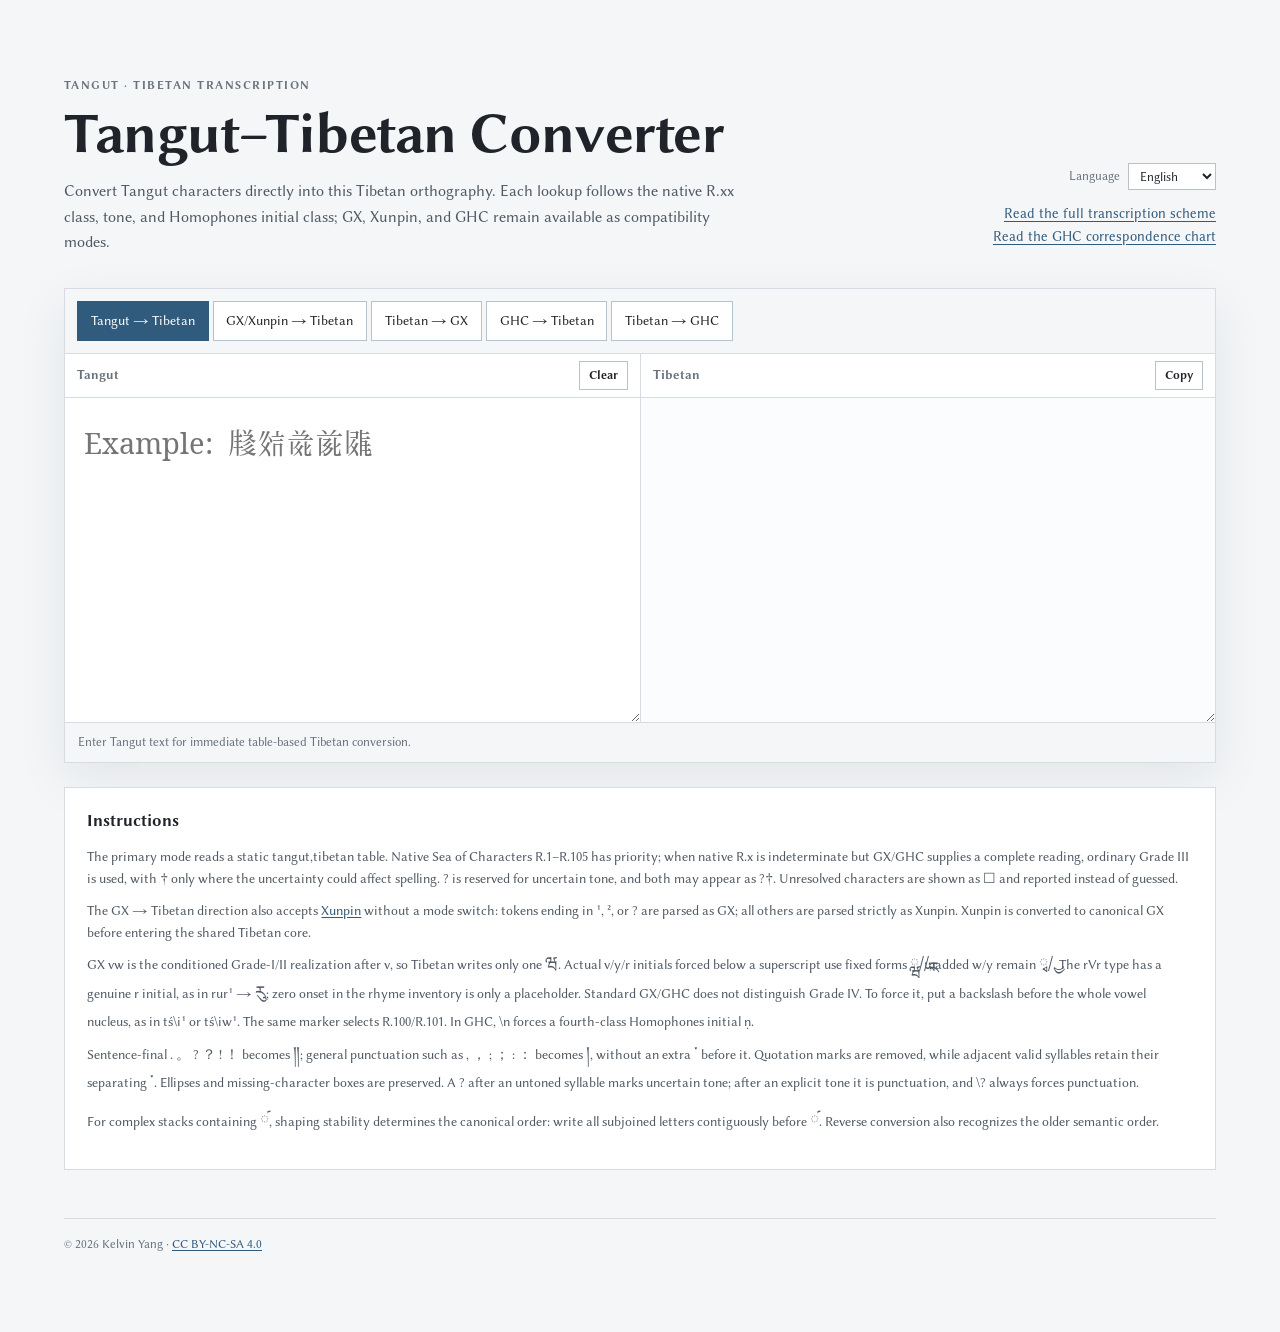
==== commit 9a428a0f: "revise: normalize retroflex r initials and fixed forms" ====
--- a/converter/index.html
+++ b/converter/index.html
@@ -6,9 +6,9 @@
   <meta name="description" content="西夏文直接轉藏文，並兼容 GX202411/勳拼/GHC 雙向轉換。">
   <title>西夏文–藏文轉換器</title>
   <link rel="preload" href="../fonts/NotoSerifTangut-Regular.woff2?v=full-20260810" as="font" type="font/woff2" crossorigin fetchpriority="high">
-  <link rel="preload" href="../fonts/shanggu-web/ShangguSans-Regular-core.woff2?v=shanggu-web-v7" as="font" type="font/woff2" crossorigin>
-  <link rel="preload" href="../fonts/shanggu-web/ShangguSans-Bold-core.woff2?v=shanggu-web-v7" as="font" type="font/woff2" crossorigin>
-  <link rel="stylesheet" href="../fonts/shanggu-web.css?v=shanggu-web-v7">
+  <link rel="preload" href="../fonts/shanggu-web/ShangguSans-Regular-core.woff2?v=shanggu-web-v8" as="font" type="font/woff2" crossorigin>
+  <link rel="preload" href="../fonts/shanggu-web/ShangguSans-Bold-core.woff2?v=shanggu-web-v8" as="font" type="font/woff2" crossorigin>
+  <link rel="stylesheet" href="../fonts/shanggu-web.css?v=shanggu-web-v8">
   <style>
     @font-face { font-family: "Libertinus"; src: url("../fonts/LibertinusSans-Regular.woff2?v=full-20260810") format("woff2"); font-weight: 400; font-display: swap; }
     @font-face { font-family: "Libertinus"; src: url("../fonts/LibertinusSans-Bold.woff2?v=full-20260810") format("woff2"); font-weight: 700; font-display: swap; }
@@ -113,7 +113,7 @@
     <footer>© 2026 Kelvin Yang · <a id="license" rel="license" href="https://creativecommons.org/licenses/by-nc-sa/4.0/deed.zh-hant">CC BY-NC-SA 4.0</a></footer>
   </main>
 
-  <script src="converter.js?v=revise-20260812"></script>
+  <script src="converter.js?v=ra-20260820"></script>
   <script>
     const translations = {
       'zh-Hant': {
@@ -135,7 +135,7 @@
         instructionsTitle: '使用說明',
         tangut: '主入口直接讀取靜態 <code>tangut,tibetan</code> 表。韻類與聲調優先取自 native《文海》R.1–R.105；native R.x 無法唯一確定而 GX/GHC 有完整擬音時，按普通三等形式生成，僅在可能影響拼寫時加 <code>†</code>。<code>?</code> 專標聲調存疑；兩者可合寫爲 <code>?†</code>。未能作出有據推定的字以 <code>☐</code> 顯示並報錯。',
         xunpin: 'GX → 藏文方向亦支援<a href="https://github.com/tinbreaker/rime-xunpin">勳拼</a>，無須切換模式：末尾有 <code>¹</code>、<code>²</code> 或 <code>?</code> 時按 GX 解析，否則按勳拼解析。勳拼先轉成 canonical GX，再進入同一藏文核心。',
-        rhymes: 'GX 的 <code>vw</code> 是一、二等韻在 <code>v</code> 後的條件變體，藏文只寫一個 <span class="tibetan-inline">ཝ</span>；GX <code>v</code> 有上加字時使用 <span class="tibetan-inline">ྺ</span>，<span class="tibetan-inline">ྭ</span> 僅表示合口 <code>w</code>。標準 GX/GHC 不區分四等韻；要強制四等，請在整個韻腹前加反斜線，如 <code>tś\\i¹</code>、<code>tś\\iw¹</code>。同一標記也用於 R.100/R.101，如 <code>rtś\\ər¹</code>、<code>rts\\er¹</code>。GHC 的 <code>\\n</code> 強制表示《同音》第四類聲母 <code>ṇ</code>。',
+        rhymes: 'GX 的 <code>vw</code> 是一、二等韻在 <code>v</code> 後的條件變體，藏文只寫一個 <span class="tibetan-inline">ཝ</span>。實際聲母 <code>v/y/r</code> 被迫下加時使用 fixed-form <span class="tibetan-inline">ྺ/ྻ/ྼ</span>，附加成分 <code>w/y</code> 仍使用 <span class="tibetan-inline">ྭ/ྱ</span>。<code>rVr</code> 類按真正的 <code>r</code> 聲母處理，如 <code>rur¹</code> → <span class="tibetan-inline">རུ</span>；韻類總表的零聲母則只是佔位符。標準 GX/GHC 不區分四等韻；要強制四等，請在整個韻腹前加反斜線，如 <code>tś\\i¹</code>、<code>tś\\iw¹</code>。同一標記也用於 R.100/R.101，如 <code>rtś\\ər¹</code>、<code>rts\\er¹</code>。GHC 的 <code>\\n</code> 強制表示《同音》第四類聲母 <code>ṇ</code>。',
         punctuation: '句末標點 <code>. 。 ? ？ ! ！</code> 轉爲 <span class="tibetan-inline">༎</span>；一般標點如 <code>, ， ; ； : ：</code> 轉爲 <span class="tibetan-inline">།</span>，且標點前不加 <span class="tibetan-inline">་</span>。引號會移除，但相鄰有效音節之間仍補 <span class="tibetan-inline">་</span>。省略號與缺字方框原樣保留。尚未標調音節後的 <code>?</code> 表示聲調存疑；已有聲調後的 <code>?</code> 是疑問標點，<code>\\?</code> 永遠強制爲疑問標點。',
         shaping: '含 <span class="tibetan-inline">༹</span> 的複雜 stack 以 shaping 穩定爲準：先連續寫完下加字母，再寫 <span class="tibetan-inline">༹</span>；反向轉換也能辨認舊次序。'
       },
@@ -158,7 +158,7 @@
         instructionsTitle: 'Instructions',
         tangut: 'The primary mode reads a static <code>tangut,tibetan</code> table. Native <cite>Sea of Characters</cite> R.1–R.105 has priority; when native R.x is indeterminate but GX/GHC supplies a complete reading, ordinary Grade III is used, with <code>†</code> only where the uncertainty could affect spelling. <code>?</code> is reserved for uncertain tone, and both may appear as <code>?†</code>. Unresolved characters are shown as <code>☐</code> and reported instead of guessed.',
         xunpin: 'The GX → Tibetan direction also accepts <a href="https://github.com/tinbreaker/rime-xunpin">Xunpin</a> without a mode switch: tokens ending in <code>¹</code>, <code>²</code>, or <code>?</code> are parsed as GX; all others are parsed strictly as Xunpin. Xunpin is converted to canonical GX before entering the shared Tibetan core.',
-        rhymes: 'GX <code>vw</code> is the conditioned Grade-I/II realization after <code>v</code>, so Tibetan writes only one <span class="tibetan-inline">ཝ</span>. When GX <code>v</code> carries a superscript, it is written with <span class="tibetan-inline">ྺ</span>; <span class="tibetan-inline">ྭ</span> is reserved for labial <code>w</code>. Standard GX/GHC does not distinguish Grade IV. To force it, put a backslash before the whole vowel nucleus, as in <code>tś\\i¹</code> or <code>tś\\iw¹</code>. The same marker selects R.100/R.101. In GHC, <code>\\n</code> forces a fourth-class <cite>Homophones</cite> initial <code>ṇ</code>.',
+        rhymes: 'GX <code>vw</code> is the conditioned Grade-I/II realization after <code>v</code>, so Tibetan writes only one <span class="tibetan-inline">ཝ</span>. Actual <code>v/y/r</code> initials forced below a superscript use fixed forms <span class="tibetan-inline">ྺ/ྻ/ྼ</span>; added <code>w/y</code> remain <span class="tibetan-inline">ྭ/ྱ</span>. The <code>rVr</code> type has a genuine <code>r</code> initial, as in <code>rur¹</code> → <span class="tibetan-inline">རུ</span>; zero onset in the rhyme inventory is only a placeholder. Standard GX/GHC does not distinguish Grade IV. To force it, put a backslash before the whole vowel nucleus, as in <code>tś\\i¹</code> or <code>tś\\iw¹</code>. The same marker selects R.100/R.101. In GHC, <code>\\n</code> forces a fourth-class <cite>Homophones</cite> initial <code>ṇ</code>.',
         punctuation: 'Sentence-final <code>. 。 ? ？ ! ！</code> becomes <span class="tibetan-inline">༎</span>; general punctuation such as <code>, ， ; ； : ：</code> becomes <span class="tibetan-inline">།</span>, without an extra <span class="tibetan-inline">་</span> before it. Quotation marks are removed, while adjacent valid syllables retain their separating <span class="tibetan-inline">་</span>. Ellipses and missing-character boxes are preserved. A <code>?</code> after an untoned syllable marks uncertain tone; after an explicit tone it is punctuation, and <code>\\?</code> always forces punctuation.',
         shaping: 'For complex stacks containing <span class="tibetan-inline">༹</span>, shaping stability determines the canonical order: write all subjoined letters contiguously before <span class="tibetan-inline">༹</span>. Reverse conversion also recognizes the older semantic order.'
       }
@@ -331,7 +331,7 @@
     });
     applyLanguage();
     if (typeof fetch === 'function') {
-      fetch('data/tangut-tibetan.csv?v=revise-20260812')
+      fetch('data/tangut-tibetan.csv?v=ra-20260820')
         .then(response => {
           if (!response.ok) throw new Error(String(response.status));
           return response.text();
--- a/fonts/shanggu-web.css
+++ b/fonts/shanggu-web.css
@@ -1 +1 @@
-/* Generated by scripts/build-shanggu-webfonts.py. */@font-face{font-family:"Shanggu Web";src:url("shanggu-web/ShangguSans-Regular-core.woff2?v=shanggu-web-v7") format("woff2");font-weight:400;font-style:normal;font-display: swap;unicode-range:U+20-49,U+4B-59,U+5B-7D,U+A9,U+AF,U+B2,U+B7,U+B9,U+D8,U+E3,U+129,U+169,U+1EA1,U+1EB9,U+1EBD,U+1ECB,U+1ECD,U+1EE5,U+2013,U+2018-2019,U+201C-201D,U+2020,U+2026,U+2163,U+2192,U+2194,U+25A0-25AB,U+3001-3002,U+300A-300F,U+3013,U+4E00,U+4E09-4E0B,U+4E0D,U+4E14,U+4E26,U+4E2D,U+4E3B,U+4E4B,U+4E5F,U+4E8C,U+4E92,U+4EA4,U+4EA6,U+4ECB,U+4ECD,U+4EE5,U+4EF6,U+4F46,U+4F5C,U+4F7F,U+4F8B,U+4FDD,U+500B,U+50C5,U+512A,U+5143,U+5148,U+515A,U+5165,U+5169,U+5177,U+517C,U+518D,U+51A0,U+51FA,U+5206-5207,U+5217,U+5230,U+5236,U+5247,U+524D,U+529F-52A0,U+52F3,U+5316,U+5340,U+5373,U+539F,U+53CD,U+53D6,U+53E3,U+53E5,U+53EA,U+53EF,U+5408,U+540C,U+5411,U+5426,U+542B,U+552F,U+554F,U+5668,U+56DB,U+56DE,U+5728,U+5831,U+590F,U+591A,U+5982,U+5B57-5B58,U+5B8C,U+5B9A,U+5BB9,U+5BEB,U+5C04,U+5C07-5C08,U+5C0D,U+5C0F,U+5C11,U+5C1A,U+5C3E,U+5DE5,U+5DF2,U+5E36,U+5E8F,U+5F0F,U+5F15,U+5F37,U+5F62,U+5F71,U+5F8C,U+5FC3,U+614B,U+61C9,U+6210,U+6216,U+627E,U+62FC,U+6309,U+63A5,U+63A8,U+63DB,U+63F4,U+64DA,U+64EC,U+652F,U+6536,U+6548,U+6574,U+6587,U+6599,U+659C,U+65B9,U+65BC,U+660E,U+6620,U+662F,U+6642,U+666E,U+66F8,U+6703,U+6709,U+672A-672C,U+6790,U+67E5,U+6838,U+6846,U+6848,U+689D,U+69CB,U+6A19,U+6A21,U+6A23,U+6B21,U+6B63-6B64,U+6BCD,U+6BCF,U+6C38,U+6C7A,U+6C92,U+6CD5,U+6D41,U+6D77,U+6E05,U+6E96,U+7121,U+7167,U+7232,U+751F,U+7528,U+7559,U+7565,U+7591,U+7684,U+76F4,U+76F8,U+7701,U+78BA,U+793A,U+79FB,U+7A69,U+7A81,U+7B26,U+7B2C,U+7B49,U+7BC0,U+7BC4,U+7C21,U+7D50,U+7DDA,U+7E41,U+7E8C,U+7F3A,U+8005,U+800C,U+8072,U+80FD,U+8179,U+81EA,U+8207,U+820A,U+822C,U+85CF,U+865F,U+885D,U+8868,U+88DC,U+88FD,U+8907,U+897F,U+8981,U+898F,U+89E3,U+8A00,U+8A18,U+8A8D,U+8A9E,U+8AAA,U+8ABF,U+8ACB,U+8B80,U+8B8A,U+8CC7,U+8F09,U+8F38,U+8F49,U+8FA8,U+901A,U+9023,U+9032,U+9060,U+9130,U+9304,U+932F,U+9593,U+95B1,U+9664,U+96D9,U+96DC,U+975C,U+97F3,U+97FB,U+97FF,U+9805,U+9808,U+982D,U+985E,U+986F,U+9AD4,U+9EDE,U+9F3B,U+FF01,U+FF08-FF09,U+FF0C,U+FF1A-FF1B,U+FF1F;}@font-face{font-family:"Shanggu Web";src:url("shanggu-web/ShangguSans-Regular-symbols.woff2?v=shanggu-web-v7") format("woff2");font-weight:400;font-style:normal;font-display: swap;unicode-range:U+4A,U+5A,U+7E-A8,U+AA-AE,U+B0-B1,U+B3-B6,U+B8,U+BA-D7,U+D9-E2,U+E4-128,U+12A-168,U+16A-451,U+1100-11FF,U+1E3E-1EA0,U+1EA2-1EB8,U+1EBA-1EBC,U+1EBE-1ECA,U+1ECC,U+1ECE-1EE4,U+1EE6-1EF9,U+2002-2012,U+2014-2016,U+201A,U+201E,U+2021-2025,U+2027-2162,U+2164-2191,U+2193,U+2195-259F,U+25B1-27A1,U+2934-29FB,U+2B05-2B95,U+2E3A-3000,U+3003-3009,U+3010-3012,U+3014-33FF;}@font-face{font-family:"Shanggu Web";src:url("shanggu-web/ShangguSans-Regular-cjk-ext-a.woff2?v=shanggu-web-v7") format("woff2");font-weight:400;font-style:normal;font-display: swap;unicode-range:U+3400-4DBF;}@font-face{font-family:"Shanggu Web";src:url("shanggu-web/ShangguSans-Regular-cjk-1.woff2?v=shanggu-web-v7") format("woff2");font-weight:400;font-style:normal;font-display: swap;unicode-range:U+4E01-4E08,U+4E0C,U+4E0E-4E13,U+4E15-4E25,U+4E27-4E2C,U+4E2E-4E3A,U+4E3C-4E4A,U+4E4C-4E5E,U+4E60-4E8B,U+4E8D-4E91,U+4E93-4EA3,U+4EA5,U+4EA7-4ECA,U+4ECC,U+4ECE-4EE4,U+4EE6-4EF5,U+4EF7-4F45,U+4F47-4F5B,U+4F5D-4F7E,U+4F80-4F8A,U+4F8C-4FDC,U+4FDE-500A,U+500C-50C4,U+50C6-5129,U+512B-5142,U+5144-5147,U+5149-5159,U+515B-5164,U+5166-5168,U+516A-5176,U+5178-517B,U+517D-518C,U+518E-519F,U+51A1-51F9,U+51FB-5205,U+5208-5216,U+5218-522F,U+5231-5235,U+5237-5246,U+5248-524C,U+524E-529E,U+52A1-52F2,U+52F4-5315,U+5317-533F,U+5341-5372,U+5374-539E,U+53A0-53CC,U+53CE-53D5,U+53D7-53E2,U+53E4,U+53E6-53E9,U+53EB-53EE,U+53F0-5407,U+5409-540B,U+540D-5410,U+5412-5425,U+5427-542A,U+542C-552E,U+5530-554E,U+5550-5667,U+5669-56DA,U+56DC-56DD,U+56DF-5727,U+5729-5830,U+5832-590E,U+5910-5919,U+591B-5981,U+5983-5B56,U+5B59-5B8B,U+5B8D-5B99,U+5B9B-5BB8,U+5BBA-5BEA,U+5BEC-5C03,U+5C05-5C06,U+5C09-5C0C,U+5C0E,U+5C10,U+5C12-5C19,U+5C1B-5C3D,U+5C3F-5DE4,U+5DE6-5DF1,U+5DF3-5E35,U+5E37-5E8E,U+5E90-5F0E,U+5F10-5F14,U+5F16-5F36,U+5F38-5F61,U+5F63-5F70,U+5F72-5F8B,U+5F8D-5FC2,U+5FC4-614A,U+614C-61C8,U+61CA-620F,U+6211-6215,U+6217-627D,U+627F-62FB,U+62FD-62FF;}@font-face{font-family:"Shanggu Web";src:url("shanggu-web/ShangguSans-Regular-cjk-2.woff2?v=shanggu-web-v7") format("woff2");font-weight:400;font-style:normal;font-display: swap;unicode-range:U+6300-6308,U+630A-63A4,U+63A6-63A7,U+63A9-63DA,U+63DC-63F3,U+63F5-64D9,U+64DB-64EB,U+64ED-652E,U+6530-6535,U+6537-6547,U+6549-6573,U+6575-6586,U+6588-6598,U+659A-659B,U+659D-65B8,U+65BA-65BB,U+65BD-660D,U+660F-661F,U+6621-662E,U+6630-6641,U+6643-666D,U+666F-66F7,U+66F9-6702,U+6704-6708,U+670A-6729,U+672D-678F,U+6791-67E4,U+67E6-6837,U+6839-6845,U+6847,U+6849-689C,U+689E-69CA,U+69CC-6A18,U+6A1A-6A20,U+6A22,U+6A24-6B20,U+6B22-6B62,U+6B65-6BCC,U+6BCE,U+6BD0-6C37,U+6C39-6C79,U+6C7B-6C91,U+6C93-6CD4,U+6CD6-6D40,U+6D42-6D76,U+6D78-6E04,U+6E06-6E95,U+6E97-7120,U+7122-7166,U+7168-7231,U+7233-751E,U+7520-7527,U+7529-7558,U+755A-7564,U+7566-7590,U+7592-7683,U+7685-76F3,U+76F5-76F7,U+76F9-7700,U+7702-77FF;}@font-face{font-family:"Shanggu Web";src:url("shanggu-web/ShangguSans-Regular-cjk-3.woff2?v=shanggu-web-v7") format("woff2");font-weight:400;font-style:normal;font-display: swap;unicode-range:U+7800-78B9,U+78BB-7939,U+793B-79FA,U+79FC-7A68,U+7A6A-7A80,U+7A82-7B25,U+7B27-7B2B,U+7B2D-7B48,U+7B4A-7BBF,U+7BC1-7BC3,U+7BC5-7C20,U+7C22-7D4F,U+7D51-7DD9,U+7DDB-7E40,U+7E42-7E8B,U+7E8D-7F39,U+7F3B-8004,U+8006-800B,U+800D-8071,U+8073-80FC,U+80FE-8178,U+817A-81E9,U+81EB-8206,U+8208-8209,U+820B-822B,U+822D-85CE,U+85D0-865E,U+8660-885C,U+885E-8867,U+8869-88DB,U+88DD-88FC,U+88FE-8906,U+8908-897E,U+8980,U+8982-898E,U+8990-89E2,U+89E4-89FF,U+8A01-8A17,U+8A19-8A8C,U+8A8E-8A9D,U+8A9F-8AA9,U+8AAB-8ABE,U+8AC0-8ACA,U+8ACC-8B7F,U+8B81-8B89,U+8B8B-8CC6,U+8CC8-8CFF;}@font-face{font-family:"Shanggu Web";src:url("shanggu-web/ShangguSans-Regular-cjk-4.woff2?v=shanggu-web-v7") format("woff2");font-weight:400;font-style:normal;font-display: swap;unicode-range:U+8D00-8F08,U+8F0A-8F37,U+8F39-8F48,U+8F4A-8FA7,U+8FA9-9019,U+901B-9022,U+9024-9031,U+9033-905F,U+9061-912F,U+9131-9303,U+9305-932E,U+9330-9592,U+9594-95B0,U+95B2-9663,U+9665-96D8,U+96DA-96DB,U+96DD-975B,U+975D-97F2,U+97F4-97FA,U+97FC-97FE,U+9800-9804,U+9806-9807,U+9809-982C,U+982E-985D,U+985F-986E,U+9870-9AD3,U+9AD5-9EDD,U+9EDF-9F3A,U+9F3C-9FFF;}@font-face{font-family:"Shanggu Web";src:url("shanggu-web/ShangguSans-Regular-yi.woff2?v=shanggu-web-v7") format("woff2");font-weight:400;font-style:normal;font-display: swap;unicode-range:U+A960-A97C,U+AC00-AFFF;}@font-face{font-family:"Shanggu Web";src:url("shanggu-web/ShangguSans-Regular-pua-1.woff2?v=shanggu-web-v7") format("woff2");font-weight:400;font-style:normal;font-display: swap;unicode-range:U+B000-BFFF;}@font-face{font-family:"Shanggu Web";src:url("shanggu-web/ShangguSans-Regular-pua-2.woff2?v=shanggu-web-v7") format("woff2");font-weight:400;font-style:normal;font-display: swap;unicode-range:U+C000-CFFF;}@font-face{font-family:"Shanggu Web";src:url("shanggu-web/ShangguSans-Regular-bmp-tail.woff2?v=shanggu-web-v7") format("woff2");font-weight:400;font-style:normal;font-display: swap;unicode-range:U+D000-D7FB,U+F900-FB04,U+FE10-FE6B,U+FF02-FF07,U+FF0A-FF0B,U+FF0D-FF19,U+FF1C-FF1E,U+FF20-FFEE;}@font-face{font-family:"Shanggu Web";src:url("shanggu-web/ShangguSans-Regular-supplementary.woff2?v=shanggu-web-v7") format("woff2");font-weight:400;font-style:normal;font-display: swap;unicode-range:U+1F100-1F251,U+2000B-2383D,U+239C2-23B5A,U+23C63-292B1,U+2941D-2A7DD,U+2A8FB-2AA58,U+2ADFF,U+2AFA2,U+2B127-2B1ED,U+2B300-2B8B8,U+2BAC7-2BC1B,U+2BD77-2BE29,U+2C029-2C386,U+2C488-2CE93,U+2D25D,U+2D544,U+2E014,U+2E278,U+2E569,U+2E6EA,U+2F804-2F9F4,U+30729,U+30C28,U+30EDD-30EDE,U+3106C,U+31350;}@font-face{font-family:"Shanggu Web";src:url("shanggu-web/ShangguSans-Bold-core.woff2?v=shanggu-web-v7") format("woff2");font-weight:700;font-style:normal;font-display: swap;unicode-range:U+20-49,U+4B-59,U+5B-7D,U+A9,U+AF,U+B2,U+B7,U+B9,U+D8,U+E3,U+129,U+169,U+1EA1,U+1EB9,U+1EBD,U+1ECB,U+1ECD,U+1EE5,U+2013,U+2018-2019,U+201C-201D,U+2020,U+2026,U+2163,U+2192,U+2194,U+25A0-25AB,U+3001-3002,U+300A-300F,U+3013,U+4E00,U+4E09-4E0B,U+4E0D,U+4E14,U+4E26,U+4E2D,U+4E3B,U+4E4B,U+4E5F,U+4E8C,U+4E92,U+4EA4,U+4EA6,U+4ECB,U+4ECD,U+4EE5,U+4EF6,U+4F46,U+4F5C,U+4F7F,U+4F8B,U+4FDD,U+500B,U+50C5,U+512A,U+5143,U+5148,U+515A,U+5165,U+5169,U+5177,U+517C,U+518D,U+51A0,U+51FA,U+5206-5207,U+5217,U+5230,U+5236,U+5247,U+524D,U+529F-52A0,U+52F3,U+5316,U+5340,U+5373,U+539F,U+53CD,U+53D6,U+53E3,U+53E5,U+53EA,U+53EF,U+5408,U+540C,U+5411,U+5426,U+542B,U+552F,U+554F,U+5668,U+56DB,U+56DE,U+5728,U+5831,U+590F,U+591A,U+5982,U+5B57-5B58,U+5B8C,U+5B9A,U+5BB9,U+5BEB,U+5C04,U+5C07-5C08,U+5C0D,U+5C0F,U+5C11,U+5C1A,U+5C3E,U+5DE5,U+5DF2,U+5E36,U+5E8F,U+5F0F,U+5F15,U+5F37,U+5F62,U+5F71,U+5F8C,U+5FC3,U+614B,U+61C9,U+6210,U+6216,U+627E,U+62FC,U+6309,U+63A5,U+63A8,U+63DB,U+63F4,U+64DA,U+64EC,U+652F,U+6536,U+6548,U+6574,U+6587,U+6599,U+659C,U+65B9,U+65BC,U+660E,U+6620,U+662F,U+6642,U+666E,U+66F8,U+6703,U+6709,U+672A-672C,U+6790,U+67E5,U+6838,U+6846,U+6848,U+689D,U+69CB,U+6A19,U+6A21,U+6A23,U+6B21,U+6B63-6B64,U+6BCD,U+6BCF,U+6C38,U+6C7A,U+6C92,U+6CD5,U+6D41,U+6D77,U+6E05,U+6E96,U+7121,U+7167,U+7232,U+751F,U+7528,U+7559,U+7565,U+7591,U+7684,U+76F4,U+76F8,U+7701,U+78BA,U+793A,U+79FB,U+7A69,U+7A81,U+7B26,U+7B2C,U+7B49,U+7BC0,U+7BC4,U+7C21,U+7D50,U+7DDA,U+7E41,U+7E8C,U+7F3A,U+8005,U+800C,U+8072,U+80FD,U+8179,U+81EA,U+8207,U+820A,U+822C,U+85CF,U+865F,U+885D,U+8868,U+88DC,U+88FD,U+8907,U+897F,U+8981,U+898F,U+89E3,U+8A00,U+8A18,U+8A8D,U+8A9E,U+8AAA,U+8ABF,U+8ACB,U+8B80,U+8B8A,U+8CC7,U+8F09,U+8F38,U+8F49,U+8FA8,U+901A,U+9023,U+9032,U+9060,U+9130,U+9304,U+932F,U+9593,U+95B1,U+9664,U+96D9,U+96DC,U+975C,U+97F3,U+97FB,U+97FF,U+9805,U+9808,U+982D,U+985E,U+986F,U+9AD4,U+9EDE,U+9F3B,U+FF01,U+FF08-FF09,U+FF0C,U+FF1A-FF1B,U+FF1F;}@font-face{font-family:"Shanggu Web";src:url("shanggu-web/ShangguSans-Bold-symbols.woff2?v=shanggu-web-v7") format("woff2");font-weight:700;font-style:normal;font-display: swap;unicode-range:U+4A,U+5A,U+7E-A8,U+AA-AE,U+B0-B1,U+B3-B6,U+B8,U+BA-D7,U+D9-E2,U+E4-128,U+12A-168,U+16A-451,U+1100-11FF,U+1E3E-1EA0,U+1EA2-1EB8,U+1EBA-1EBC,U+1EBE-1ECA,U+1ECC,U+1ECE-1EE4,U+1EE6-1EF9,U+2002-2012,U+2014-2016,U+201A,U+201E,U+2021-2025,U+2027-2162,U+2164-2191,U+2193,U+2195-259F,U+25B1-27A1,U+2934-29FB,U+2B05-2B95,U+2E3A-3000,U+3003-3009,U+3010-3012,U+3014-33FF;}@font-face{font-family:"Shanggu Web";src:url("shanggu-web/ShangguSans-Bold-cjk-ext-a.woff2?v=shanggu-web-v7") format("woff2");font-weight:700;font-style:normal;font-display: swap;unicode-range:U+3400-4DBF;}@font-face{font-family:"Shanggu Web";src:url("shanggu-web/ShangguSans-Bold-cjk-1.woff2?v=shanggu-web-v7") format("woff2");font-weight:700;font-style:normal;font-display: swap;unicode-range:U+4E01-4E08,U+4E0C,U+4E0E-4E13,U+4E15-4E25,U+4E27-4E2C,U+4E2E-4E3A,U+4E3C-4E4A,U+4E4C-4E5E,U+4E60-4E8B,U+4E8D-4E91,U+4E93-4EA3,U+4EA5,U+4EA7-4ECA,U+4ECC,U+4ECE-4EE4,U+4EE6-4EF5,U+4EF7-4F45,U+4F47-4F5B,U+4F5D-4F7E,U+4F80-4F8A,U+4F8C-4FDC,U+4FDE-500A,U+500C-50C4,U+50C6-5129,U+512B-5142,U+5144-5147,U+5149-5159,U+515B-5164,U+5166-5168,U+516A-5176,U+5178-517B,U+517D-518C,U+518E-519F,U+51A1-51F9,U+51FB-5205,U+5208-5216,U+5218-522F,U+5231-5235,U+5237-5246,U+5248-524C,U+524E-529E,U+52A1-52F2,U+52F4-5315,U+5317-533F,U+5341-5372,U+5374-539E,U+53A0-53CC,U+53CE-53D5,U+53D7-53E2,U+53E4,U+53E6-53E9,U+53EB-53EE,U+53F0-5407,U+5409-540B,U+540D-5410,U+5412-5425,U+5427-542A,U+542C-552E,U+5530-554E,U+5550-5667,U+5669-56DA,U+56DC-56DD,U+56DF-5727,U+5729-5830,U+5832-590E,U+5910-5919,U+591B-5981,U+5983-5B56,U+5B59-5B8B,U+5B8D-5B99,U+5B9B-5BB8,U+5BBA-5BEA,U+5BEC-5C03,U+5C05-5C06,U+5C09-5C0C,U+5C0E,U+5C10,U+5C12-5C19,U+5C1B-5C3D,U+5C3F-5DE4,U+5DE6-5DF1,U+5DF3-5E35,U+5E37-5E8E,U+5E90-5F0E,U+5F10-5F14,U+5F16-5F36,U+5F38-5F61,U+5F63-5F70,U+5F72-5F8B,U+5F8D-5FC2,U+5FC4-614A,U+614C-61C8,U+61CA-620F,U+6211-6215,U+6217-627D,U+627F-62FB,U+62FD-62FF;}@font-face{font-family:"Shanggu Web";src:url("shanggu-web/ShangguSans-Bold-cjk-2.woff2?v=shanggu-web-v7") format("woff2");font-weight:700;font-style:normal;font-display: swap;unicode-range:U+6300-6308,U+630A-63A4,U+63A6-63A7,U+63A9-63DA,U+63DC-63F3,U+63F5-64D9,U+64DB-64EB,U+64ED-652E,U+6530-6535,U+6537-6547,U+6549-6573,U+6575-6586,U+6588-6598,U+659A-659B,U+659D-65B8,U+65BA-65BB,U+65BD-660D,U+660F-661F,U+6621-662E,U+6630-6641,U+6643-666D,U+666F-66F7,U+66F9-6702,U+6704-6708,U+670A-6729,U+672D-678F,U+6791-67E4,U+67E6-6837,U+6839-6845,U+6847,U+6849-689C,U+689E-69CA,U+69CC-6A18,U+6A1A-6A20,U+6A22,U+6A24-6B20,U+6B22-6B62,U+6B65-6BCC,U+6BCE,U+6BD0-6C37,U+6C39-6C79,U+6C7B-6C91,U+6C93-6CD4,U+6CD6-6D40,U+6D42-6D76,U+6D78-6E04,U+6E06-6E95,U+6E97-7120,U+7122-7166,U+7168-7231,U+7233-751E,U+7520-7527,U+7529-7558,U+755A-7564,U+7566-7590,U+7592-7683,U+7685-76F3,U+76F5-76F7,U+76F9-7700,U+7702-77FF;}@font-face{font-family:"Shanggu Web";src:url("shanggu-web/ShangguSans-Bold-cjk-3.woff2?v=shanggu-web-v7") format("woff2");font-weight:700;font-style:normal;font-display: swap;unicode-range:U+7800-78B9,U+78BB-7939,U+793B-79FA,U+79FC-7A68,U+7A6A-7A80,U+7A82-7B25,U+7B27-7B2B,U+7B2D-7B48,U+7B4A-7BBF,U+7BC1-7BC3,U+7BC5-7C20,U+7C22-7D4F,U+7D51-7DD9,U+7DDB-7E40,U+7E42-7E8B,U+7E8D-7F39,U+7F3B-8004,U+8006-800B,U+800D-8071,U+8073-80FC,U+80FE-8178,U+817A-81E9,U+81EB-8206,U+8208-8209,U+820B-822B,U+822D-85CE,U+85D0-865E,U+8660-885C,U+885E-8867,U+8869-88DB,U+88DD-88FC,U+88FE-8906,U+8908-897E,U+8980,U+8982-898E,U+8990-89E2,U+89E4-89FF,U+8A01-8A17,U+8A19-8A8C,U+8A8E-8A9D,U+8A9F-8AA9,U+8AAB-8ABE,U+8AC0-8ACA,U+8ACC-8B7F,U+8B81-8B89,U+8B8B-8CC6,U+8CC8-8CFF;}@font-face{font-family:"Shanggu Web";src:url("shanggu-web/ShangguSans-Bold-cjk-4.woff2?v=shanggu-web-v7") format("woff2");font-weight:700;font-style:normal;font-display: swap;unicode-range:U+8D00-8F08,U+8F0A-8F37,U+8F39-8F48,U+8F4A-8FA7,U+8FA9-9019,U+901B-9022,U+9024-9031,U+9033-905F,U+9061-912F,U+9131-9303,U+9305-932E,U+9330-9592,U+9594-95B0,U+95B2-9663,U+9665-96D8,U+96DA-96DB,U+96DD-975B,U+975D-97F2,U+97F4-97FA,U+97FC-97FE,U+9800-9804,U+9806-9807,U+9809-982C,U+982E-985D,U+985F-986E,U+9870-9AD3,U+9AD5-9EDD,U+9EDF-9F3A,U+9F3C-9FFF;}@font-face{font-family:"Shanggu Web";src:url("shanggu-web/ShangguSans-Bold-yi.woff2?v=shanggu-web-v7") format("woff2");font-weight:700;font-style:normal;font-display: swap;unicode-range:U+A960-A97C,U+AC00-AFFF;}@font-face{font-family:"Shanggu Web";src:url("shanggu-web/ShangguSans-Bold-pua-1.woff2?v=shanggu-web-v7") format("woff2");font-weight:700;font-style:normal;font-display: swap;unicode-range:U+B000-BFFF;}@font-face{font-family:"Shanggu Web";src:url("shanggu-web/ShangguSans-Bold-pua-2.woff2?v=shanggu-web-v7") format("woff2");font-weight:700;font-style:normal;font-display: swap;unicode-range:U+C000-CFFF;}@font-face{font-family:"Shanggu Web";src:url("shanggu-web/ShangguSans-Bold-bmp-tail.woff2?v=shanggu-web-v7") format("woff2");font-weight:700;font-style:normal;font-display: swap;unicode-range:U+D000-D7FB,U+F900-FB04,U+FE10-FE6B,U+FF02-FF07,U+FF0A-FF0B,U+FF0D-FF19,U+FF1C-FF1E,U+FF20-FFEE;}@font-face{font-family:"Shanggu Web";src:url("shanggu-web/ShangguSans-Bold-supplementary.woff2?v=shanggu-web-v7") format("woff2");font-weight:700;font-style:normal;font-display: swap;unicode-range:U+1F100-1F251,U+2000B-2383D,U+239C2-23B5A,U+23C63-292B1,U+2941D-2A7DD,U+2A8FB-2AA58,U+2ADFF,U+2AFA2,U+2B127-2B1ED,U+2B300-2B8B8,U+2BAC7-2BC1B,U+2BD77-2BE29,U+2C029-2C386,U+2C488-2CE93,U+2D25D,U+2D544,U+2E014,U+2E278,U+2E569,U+2E6EA,U+2F804-2F9F4,U+30729,U+30C28,U+30EDD-30EDE,U+3106C,U+31350;}
+/* Generated by scripts/build-shanggu-webfonts.py. */@font-face{font-family:"Shanggu Web";src:url("shanggu-web/ShangguSans-Regular-core.woff2?v=shanggu-web-v8") format("woff2");font-weight:400;font-style:normal;font-display: swap;unicode-range:U+20-59,U+5B-7D,U+A9,U+AF,U+B2,U+B7,U+B9,U+D8,U+E3,U+129,U+169,U+1EA1,U+1EB9,U+1EBD,U+1ECB,U+1ECD,U+1EE5,U+2013,U+2018-2019,U+201C-201D,U+2020,U+2026,U+2163,U+2192,U+2194,U+25A0-25AB,U+3001-3002,U+300A-300F,U+3013,U+4E00,U+4E09-4E0B,U+4E0D,U+4E14,U+4E26,U+4E2D,U+4E3B,U+4E4B,U+4E5F,U+4E8C,U+4E92,U+4EA4,U+4EA6,U+4ECB,U+4ECD,U+4EE5,U+4EF6,U+4F46,U+4F4D,U+4F54,U+4F5C,U+4F7F,U+4F8B,U+4FDD,U+500B,U+50C5,U+512A,U+5143,U+5148,U+515A,U+5165,U+5169,U+5177,U+517C,U+518D,U+51A0,U+51FA,U+5206-5207,U+5217,U+5230,U+5236,U+5247,U+524D,U+529F-52A0,U+52F3,U+5316,U+5340,U+5373,U+539F,U+53CD,U+53D6,U+53E3,U+53E5,U+53EA,U+53EF,U+5408,U+540C,U+5411,U+5426,U+542B,U+552F,U+554F,U+5668,U+56DB,U+56DE,U+5728,U+5831,U+590F,U+591A,U+5982,U+5B57-5B58,U+5B8C,U+5B9A,U+5BB9,U+5BE6,U+5BEB,U+5C04,U+5C07-5C08,U+5C0D,U+5C0F,U+5C11,U+5C1A,U+5C3E,U+5DE5,U+5DF2,U+5E36,U+5E8F,U+5F0F,U+5F15,U+5F37,U+5F62,U+5F71,U+5F8C,U+5FC3,U+614B,U+61C9,U+6210,U+6216,U+627E,U+62FC,U+6309,U+63A5,U+63A8,U+63DB,U+63F4,U+64DA,U+64EC,U+652F,U+6536,U+6548,U+6574,U+6587,U+6599,U+659C,U+65B9,U+65BC,U+660E,U+6620,U+662F,U+6642,U+666E,U+66F8,U+6703,U+6709,U+672A-672C,U+6790,U+67E5,U+6838,U+6846,U+6848,U+689D,U+69CB,U+6A19,U+6A21,U+6A23,U+6B21,U+6B63-6B64,U+6BCD,U+6BCF,U+6C38,U+6C7A,U+6C92,U+6CD5,U+6D41,U+6D77,U+6E05,U+6E96,U+7121,U+7167,U+7232,U+7406,U+751F,U+7528,U+7559,U+7565,U+7591,U+7684,U+76F4,U+76F8,U+7701,U+771F,U+78BA,U+793A,U+79FB,U+7A69,U+7A81,U+7B26,U+7B2C,U+7B49,U+7BC0,U+7BC4,U+7C21,U+7D50,U+7DDA,U+7E3D,U+7E41,U+7E8C,U+7F3A,U+8005,U+800C,U+8072,U+80FD,U+8179,U+81EA,U+8207,U+820A,U+822C,U+85CF,U+8655,U+865F,U+885D,U+8868,U+88AB,U+88DC,U+88FD,U+8907,U+897F,U+8981,U+898F,U+89E3,U+8A00,U+8A18,U+8A8D,U+8A9E,U+8AAA,U+8ABF,U+8ACB,U+8B80,U+8B8A,U+8CC7,U+8F09,U+8F38,U+8F49,U+8FA8,U+8FEB,U+901A,U+9023,U+9032,U+9060,U+9130,U+9304,U+932F,U+9593,U+95B1,U+9644,U+9664,U+969B,U+96D9,U+96DC,U+96F6,U+975C,U+97F3,U+97FB,U+97FF,U+9805,U+9808,U+982D,U+985E,U+986F,U+9AD4,U+9EDE,U+9F3B,U+FF01,U+FF08-FF09,U+FF0C,U+FF1A-FF1B,U+FF1F;}@font-face{font-family:"Shanggu Web";src:url("shanggu-web/ShangguSans-Regular-symbols.woff2?v=shanggu-web-v8") format("woff2");font-weight:400;font-style:normal;font-display: swap;unicode-range:U+5A,U+7E-A8,U+AA-AE,U+B0-B1,U+B3-B6,U+B8,U+BA-D7,U+D9-E2,U+E4-128,U+12A-168,U+16A-451,U+1100-11FF,U+1E3E-1EA0,U+1EA2-1EB8,U+1EBA-1EBC,U+1EBE-1ECA,U+1ECC,U+1ECE-1EE4,U+1EE6-1EF9,U+2002-2012,U+2014-2016,U+201A,U+201E,U+2021-2025,U+2027-2162,U+2164-2191,U+2193,U+2195-259F,U+25B1-27A1,U+2934-29FB,U+2B05-2B95,U+2E3A-3000,U+3003-3009,U+3010-3012,U+3014-33FF;}@font-face{font-family:"Shanggu Web";src:url("shanggu-web/ShangguSans-Regular-cjk-ext-a.woff2?v=shanggu-web-v8") format("woff2");font-weight:400;font-style:normal;font-display: swap;unicode-range:U+3400-4DBF;}@font-face{font-family:"Shanggu Web";src:url("shanggu-web/ShangguSans-Regular-cjk-1.woff2?v=shanggu-web-v8") format("woff2");font-weight:400;font-style:normal;font-display: swap;unicode-range:U+4E01-4E08,U+4E0C,U+4E0E-4E13,U+4E15-4E25,U+4E27-4E2C,U+4E2E-4E3A,U+4E3C-4E4A,U+4E4C-4E5E,U+4E60-4E8B,U+4E8D-4E91,U+4E93-4EA3,U+4EA5,U+4EA7-4ECA,U+4ECC,U+4ECE-4EE4,U+4EE6-4EF5,U+4EF7-4F45,U+4F47-4F4C,U+4F4E-4F53,U+4F55-4F5B,U+4F5D-4F7E,U+4F80-4F8A,U+4F8C-4FDC,U+4FDE-500A,U+500C-50C4,U+50C6-5129,U+512B-5142,U+5144-5147,U+5149-5159,U+515B-5164,U+5166-5168,U+516A-5176,U+5178-517B,U+517D-518C,U+518E-519F,U+51A1-51F9,U+51FB-5205,U+5208-5216,U+5218-522F,U+5231-5235,U+5237-5246,U+5248-524C,U+524E-529E,U+52A1-52F2,U+52F4-5315,U+5317-533F,U+5341-5372,U+5374-539E,U+53A0-53CC,U+53CE-53D5,U+53D7-53E2,U+53E4,U+53E6-53E9,U+53EB-53EE,U+53F0-5407,U+5409-540B,U+540D-5410,U+5412-5425,U+5427-542A,U+542C-552E,U+5530-554E,U+5550-5667,U+5669-56DA,U+56DC-56DD,U+56DF-5727,U+5729-5830,U+5832-590E,U+5910-5919,U+591B-5981,U+5983-5B56,U+5B59-5B8B,U+5B8D-5B99,U+5B9B-5BB8,U+5BBA-5BE5,U+5BE7-5BEA,U+5BEC-5C03,U+5C05-5C06,U+5C09-5C0C,U+5C0E,U+5C10,U+5C12-5C19,U+5C1B-5C3D,U+5C3F-5DE4,U+5DE6-5DF1,U+5DF3-5E35,U+5E37-5E8E,U+5E90-5F0E,U+5F10-5F14,U+5F16-5F36,U+5F38-5F61,U+5F63-5F70,U+5F72-5F8B,U+5F8D-5FC2,U+5FC4-614A,U+614C-61C8,U+61CA-620F,U+6211-6215,U+6217-627D,U+627F-62FB,U+62FD-62FF;}@font-face{font-family:"Shanggu Web";src:url("shanggu-web/ShangguSans-Regular-cjk-2.woff2?v=shanggu-web-v8") format("woff2");font-weight:400;font-style:normal;font-display: swap;unicode-range:U+6300-6308,U+630A-63A4,U+63A6-63A7,U+63A9-63DA,U+63DC-63F3,U+63F5-64D9,U+64DB-64EB,U+64ED-652E,U+6530-6535,U+6537-6547,U+6549-6573,U+6575-6586,U+6588-6598,U+659A-659B,U+659D-65B8,U+65BA-65BB,U+65BD-660D,U+660F-661F,U+6621-662E,U+6630-6641,U+6643-666D,U+666F-66F7,U+66F9-6702,U+6704-6708,U+670A-6729,U+672D-678F,U+6791-67E4,U+67E6-6837,U+6839-6845,U+6847,U+6849-689C,U+689E-69CA,U+69CC-6A18,U+6A1A-6A20,U+6A22,U+6A24-6B20,U+6B22-6B62,U+6B65-6BCC,U+6BCE,U+6BD0-6C37,U+6C39-6C79,U+6C7B-6C91,U+6C93-6CD4,U+6CD6-6D40,U+6D42-6D76,U+6D78-6E04,U+6E06-6E95,U+6E97-7120,U+7122-7166,U+7168-7231,U+7233-7405,U+7407-751E,U+7520-7527,U+7529-7558,U+755A-7564,U+7566-7590,U+7592-7683,U+7685-76F3,U+76F5-76F7,U+76F9-7700,U+7702-771E,U+7720-77FF;}@font-face{font-family:"Shanggu Web";src:url("shanggu-web/ShangguSans-Regular-cjk-3.woff2?v=shanggu-web-v8") format("woff2");font-weight:400;font-style:normal;font-display: swap;unicode-range:U+7800-78B9,U+78BB-7939,U+793B-79FA,U+79FC-7A68,U+7A6A-7A80,U+7A82-7B25,U+7B27-7B2B,U+7B2D-7B48,U+7B4A-7BBF,U+7BC1-7BC3,U+7BC5-7C20,U+7C22-7D4F,U+7D51-7DD9,U+7DDB-7E3C,U+7E3E-7E40,U+7E42-7E8B,U+7E8D-7F39,U+7F3B-8004,U+8006-800B,U+800D-8071,U+8073-80FC,U+80FE-8178,U+817A-81E9,U+81EB-8206,U+8208-8209,U+820B-822B,U+822D-85CE,U+85D0-8654,U+8656-865E,U+8660-885C,U+885E-8867,U+8869-88AA,U+88AC-88DB,U+88DD-88FC,U+88FE-8906,U+8908-897E,U+8980,U+8982-898E,U+8990-89E2,U+89E4-89FF,U+8A01-8A17,U+8A19-8A8C,U+8A8E-8A9D,U+8A9F-8AA9,U+8AAB-8ABE,U+8AC0-8ACA,U+8ACC-8B7F,U+8B81-8B89,U+8B8B-8CC6,U+8CC8-8CFF;}@font-face{font-family:"Shanggu Web";src:url("shanggu-web/ShangguSans-Regular-cjk-4.woff2?v=shanggu-web-v8") format("woff2");font-weight:400;font-style:normal;font-display: swap;unicode-range:U+8D00-8F08,U+8F0A-8F37,U+8F39-8F48,U+8F4A-8FA7,U+8FA9-8FEA,U+8FEC-9019,U+901B-9022,U+9024-9031,U+9033-905F,U+9061-912F,U+9131-9303,U+9305-932E,U+9330-9592,U+9594-95B0,U+95B2-9643,U+9645-9663,U+9665-969A,U+969C-96D8,U+96DA-96DB,U+96DD-96F5,U+96F7-975B,U+975D-97F2,U+97F4-97FA,U+97FC-97FE,U+9800-9804,U+9806-9807,U+9809-982C,U+982E-985D,U+985F-986E,U+9870-9AD3,U+9AD5-9EDD,U+9EDF-9F3A,U+9F3C-9FFF;}@font-face{font-family:"Shanggu Web";src:url("shanggu-web/ShangguSans-Regular-yi.woff2?v=shanggu-web-v8") format("woff2");font-weight:400;font-style:normal;font-display: swap;unicode-range:U+A960-A97C,U+AC00-AFFF;}@font-face{font-family:"Shanggu Web";src:url("shanggu-web/ShangguSans-Regular-pua-1.woff2?v=shanggu-web-v8") format("woff2");font-weight:400;font-style:normal;font-display: swap;unicode-range:U+B000-BFFF;}@font-face{font-family:"Shanggu Web";src:url("shanggu-web/ShangguSans-Regular-pua-2.woff2?v=shanggu-web-v8") format("woff2");font-weight:400;font-style:normal;font-display: swap;unicode-range:U+C000-CFFF;}@font-face{font-family:"Shanggu Web";src:url("shanggu-web/ShangguSans-Regular-bmp-tail.woff2?v=shanggu-web-v8") format("woff2");font-weight:400;font-style:normal;font-display: swap;unicode-range:U+D000-D7FB,U+F900-FB04,U+FE10-FE6B,U+FF02-FF07,U+FF0A-FF0B,U+FF0D-FF19,U+FF1C-FF1E,U+FF20-FFEE;}@font-face{font-family:"Shanggu Web";src:url("shanggu-web/ShangguSans-Regular-supplementary.woff2?v=shanggu-web-v8") format("woff2");font-weight:400;font-style:normal;font-display: swap;unicode-range:U+1F100-1F251,U+2000B-2383D,U+239C2-23B5A,U+23C63-292B1,U+2941D-2A7DD,U+2A8FB-2AA58,U+2ADFF,U+2AFA2,U+2B127-2B1ED,U+2B300-2B8B8,U+2BAC7-2BC1B,U+2BD77-2BE29,U+2C029-2C386,U+2C488-2CE93,U+2D25D,U+2D544,U+2E014,U+2E278,U+2E569,U+2E6EA,U+2F804-2F9F4,U+30729,U+30C28,U+30EDD-30EDE,U+3106C,U+31350;}@font-face{font-family:"Shanggu Web";src:url("shanggu-web/ShangguSans-Bold-core.woff2?v=shanggu-web-v8") format("woff2");font-weight:700;font-style:normal;font-display: swap;unicode-range:U+20-59,U+5B-7D,U+A9,U+AF,U+B2,U+B7,U+B9,U+D8,U+E3,U+129,U+169,U+1EA1,U+1EB9,U+1EBD,U+1ECB,U+1ECD,U+1EE5,U+2013,U+2018-2019,U+201C-201D,U+2020,U+2026,U+2163,U+2192,U+2194,U+25A0-25AB,U+3001-3002,U+300A-300F,U+3013,U+4E00,U+4E09-4E0B,U+4E0D,U+4E14,U+4E26,U+4E2D,U+4E3B,U+4E4B,U+4E5F,U+4E8C,U+4E92,U+4EA4,U+4EA6,U+4ECB,U+4ECD,U+4EE5,U+4EF6,U+4F46,U+4F4D,U+4F54,U+4F5C,U+4F7F,U+4F8B,U+4FDD,U+500B,U+50C5,U+512A,U+5143,U+5148,U+515A,U+5165,U+5169,U+5177,U+517C,U+518D,U+51A0,U+51FA,U+5206-5207,U+5217,U+5230,U+5236,U+5247,U+524D,U+529F-52A0,U+52F3,U+5316,U+5340,U+5373,U+539F,U+53CD,U+53D6,U+53E3,U+53E5,U+53EA,U+53EF,U+5408,U+540C,U+5411,U+5426,U+542B,U+552F,U+554F,U+5668,U+56DB,U+56DE,U+5728,U+5831,U+590F,U+591A,U+5982,U+5B57-5B58,U+5B8C,U+5B9A,U+5BB9,U+5BE6,U+5BEB,U+5C04,U+5C07-5C08,U+5C0D,U+5C0F,U+5C11,U+5C1A,U+5C3E,U+5DE5,U+5DF2,U+5E36,U+5E8F,U+5F0F,U+5F15,U+5F37,U+5F62,U+5F71,U+5F8C,U+5FC3,U+614B,U+61C9,U+6210,U+6216,U+627E,U+62FC,U+6309,U+63A5,U+63A8,U+63DB,U+63F4,U+64DA,U+64EC,U+652F,U+6536,U+6548,U+6574,U+6587,U+6599,U+659C,U+65B9,U+65BC,U+660E,U+6620,U+662F,U+6642,U+666E,U+66F8,U+6703,U+6709,U+672A-672C,U+6790,U+67E5,U+6838,U+6846,U+6848,U+689D,U+69CB,U+6A19,U+6A21,U+6A23,U+6B21,U+6B63-6B64,U+6BCD,U+6BCF,U+6C38,U+6C7A,U+6C92,U+6CD5,U+6D41,U+6D77,U+6E05,U+6E96,U+7121,U+7167,U+7232,U+7406,U+751F,U+7528,U+7559,U+7565,U+7591,U+7684,U+76F4,U+76F8,U+7701,U+771F,U+78BA,U+793A,U+79FB,U+7A69,U+7A81,U+7B26,U+7B2C,U+7B49,U+7BC0,U+7BC4,U+7C21,U+7D50,U+7DDA,U+7E3D,U+7E41,U+7E8C,U+7F3A,U+8005,U+800C,U+8072,U+80FD,U+8179,U+81EA,U+8207,U+820A,U+822C,U+85CF,U+8655,U+865F,U+885D,U+8868,U+88AB,U+88DC,U+88FD,U+8907,U+897F,U+8981,U+898F,U+89E3,U+8A00,U+8A18,U+8A8D,U+8A9E,U+8AAA,U+8ABF,U+8ACB,U+8B80,U+8B8A,U+8CC7,U+8F09,U+8F38,U+8F49,U+8FA8,U+8FEB,U+901A,U+9023,U+9032,U+9060,U+9130,U+9304,U+932F,U+9593,U+95B1,U+9644,U+9664,U+969B,U+96D9,U+96DC,U+96F6,U+975C,U+97F3,U+97FB,U+97FF,U+9805,U+9808,U+982D,U+985E,U+986F,U+9AD4,U+9EDE,U+9F3B,U+FF01,U+FF08-FF09,U+FF0C,U+FF1A-FF1B,U+FF1F;}@font-face{font-family:"Shanggu Web";src:url("shanggu-web/ShangguSans-Bold-symbols.woff2?v=shanggu-web-v8") format("woff2");font-weight:700;font-style:normal;font-display: swap;unicode-range:U+5A,U+7E-A8,U+AA-AE,U+B0-B1,U+B3-B6,U+B8,U+BA-D7,U+D9-E2,U+E4-128,U+12A-168,U+16A-451,U+1100-11FF,U+1E3E-1EA0,U+1EA2-1EB8,U+1EBA-1EBC,U+1EBE-1ECA,U+1ECC,U+1ECE-1EE4,U+1EE6-1EF9,U+2002-2012,U+2014-2016,U+201A,U+201E,U+2021-2025,U+2027-2162,U+2164-2191,U+2193,U+2195-259F,U+25B1-27A1,U+2934-29FB,U+2B05-2B95,U+2E3A-3000,U+3003-3009,U+3010-3012,U+3014-33FF;}@font-face{font-family:"Shanggu Web";src:url("shanggu-web/ShangguSans-Bold-cjk-ext-a.woff2?v=shanggu-web-v8") format("woff2");font-weight:700;font-style:normal;font-display: swap;unicode-range:U+3400-4DBF;}@font-face{font-family:"Shanggu Web";src:url("shanggu-web/ShangguSans-Bold-cjk-1.woff2?v=shanggu-web-v8") format("woff2");font-weight:700;font-style:normal;font-display: swap;unicode-range:U+4E01-4E08,U+4E0C,U+4E0E-4E13,U+4E15-4E25,U+4E27-4E2C,U+4E2E-4E3A,U+4E3C-4E4A,U+4E4C-4E5E,U+4E60-4E8B,U+4E8D-4E91,U+4E93-4EA3,U+4EA5,U+4EA7-4ECA,U+4ECC,U+4ECE-4EE4,U+4EE6-4EF5,U+4EF7-4F45,U+4F47-4F4C,U+4F4E-4F53,U+4F55-4F5B,U+4F5D-4F7E,U+4F80-4F8A,U+4F8C-4FDC,U+4FDE-500A,U+500C-50C4,U+50C6-5129,U+512B-5142,U+5144-5147,U+5149-5159,U+515B-5164,U+5166-5168,U+516A-5176,U+5178-517B,U+517D-518C,U+518E-519F,U+51A1-51F9,U+51FB-5205,U+5208-5216,U+5218-522F,U+5231-5235,U+5237-5246,U+5248-524C,U+524E-529E,U+52A1-52F2,U+52F4-5315,U+5317-533F,U+5341-5372,U+5374-539E,U+53A0-53CC,U+53CE-53D5,U+53D7-53E2,U+53E4,U+53E6-53E9,U+53EB-53EE,U+53F0-5407,U+5409-540B,U+540D-5410,U+5412-5425,U+5427-542A,U+542C-552E,U+5530-554E,U+5550-5667,U+5669-56DA,U+56DC-56DD,U+56DF-5727,U+5729-5830,U+5832-590E,U+5910-5919,U+591B-5981,U+5983-5B56,U+5B59-5B8B,U+5B8D-5B99,U+5B9B-5BB8,U+5BBA-5BE5,U+5BE7-5BEA,U+5BEC-5C03,U+5C05-5C06,U+5C09-5C0C,U+5C0E,U+5C10,U+5C12-5C19,U+5C1B-5C3D,U+5C3F-5DE4,U+5DE6-5DF1,U+5DF3-5E35,U+5E37-5E8E,U+5E90-5F0E,U+5F10-5F14,U+5F16-5F36,U+5F38-5F61,U+5F63-5F70,U+5F72-5F8B,U+5F8D-5FC2,U+5FC4-614A,U+614C-61C8,U+61CA-620F,U+6211-6215,U+6217-627D,U+627F-62FB,U+62FD-62FF;}@font-face{font-family:"Shanggu Web";src:url("shanggu-web/ShangguSans-Bold-cjk-2.woff2?v=shanggu-web-v8") format("woff2");font-weight:700;font-style:normal;font-display: swap;unicode-range:U+6300-6308,U+630A-63A4,U+63A6-63A7,U+63A9-63DA,U+63DC-63F3,U+63F5-64D9,U+64DB-64EB,U+64ED-652E,U+6530-6535,U+6537-6547,U+6549-6573,U+6575-6586,U+6588-6598,U+659A-659B,U+659D-65B8,U+65BA-65BB,U+65BD-660D,U+660F-661F,U+6621-662E,U+6630-6641,U+6643-666D,U+666F-66F7,U+66F9-6702,U+6704-6708,U+670A-6729,U+672D-678F,U+6791-67E4,U+67E6-6837,U+6839-6845,U+6847,U+6849-689C,U+689E-69CA,U+69CC-6A18,U+6A1A-6A20,U+6A22,U+6A24-6B20,U+6B22-6B62,U+6B65-6BCC,U+6BCE,U+6BD0-6C37,U+6C39-6C79,U+6C7B-6C91,U+6C93-6CD4,U+6CD6-6D40,U+6D42-6D76,U+6D78-6E04,U+6E06-6E95,U+6E97-7120,U+7122-7166,U+7168-7231,U+7233-7405,U+7407-751E,U+7520-7527,U+7529-7558,U+755A-7564,U+7566-7590,U+7592-7683,U+7685-76F3,U+76F5-76F7,U+76F9-7700,U+7702-771E,U+7720-77FF;}@font-face{font-family:"Shanggu Web";src:url("shanggu-web/ShangguSans-Bold-cjk-3.woff2?v=shanggu-web-v8") format("woff2");font-weight:700;font-style:normal;font-display: swap;unicode-range:U+7800-78B9,U+78BB-7939,U+793B-79FA,U+79FC-7A68,U+7A6A-7A80,U+7A82-7B25,U+7B27-7B2B,U+7B2D-7B48,U+7B4A-7BBF,U+7BC1-7BC3,U+7BC5-7C20,U+7C22-7D4F,U+7D51-7DD9,U+7DDB-7E3C,U+7E3E-7E40,U+7E42-7E8B,U+7E8D-7F39,U+7F3B-8004,U+8006-800B,U+800D-8071,U+8073-80FC,U+80FE-8178,U+817A-81E9,U+81EB-8206,U+8208-8209,U+820B-822B,U+822D-85CE,U+85D0-8654,U+8656-865E,U+8660-885C,U+885E-8867,U+8869-88AA,U+88AC-88DB,U+88DD-88FC,U+88FE-8906,U+8908-897E,U+8980,U+8982-898E,U+8990-89E2,U+89E4-89FF,U+8A01-8A17,U+8A19-8A8C,U+8A8E-8A9D,U+8A9F-8AA9,U+8AAB-8ABE,U+8AC0-8ACA,U+8ACC-8B7F,U+8B81-8B89,U+8B8B-8CC6,U+8CC8-8CFF;}@font-face{font-family:"Shanggu Web";src:url("shanggu-web/ShangguSans-Bold-cjk-4.woff2?v=shanggu-web-v8") format("woff2");font-weight:700;font-style:normal;font-display: swap;unicode-range:U+8D00-8F08,U+8F0A-8F37,U+8F39-8F48,U+8F4A-8FA7,U+8FA9-8FEA,U+8FEC-9019,U+901B-9022,U+9024-9031,U+9033-905F,U+9061-912F,U+9131-9303,U+9305-932E,U+9330-9592,U+9594-95B0,U+95B2-9643,U+9645-9663,U+9665-969A,U+969C-96D8,U+96DA-96DB,U+96DD-96F5,U+96F7-975B,U+975D-97F2,U+97F4-97FA,U+97FC-97FE,U+9800-9804,U+9806-9807,U+9809-982C,U+982E-985D,U+985F-986E,U+9870-9AD3,U+9AD5-9EDD,U+9EDF-9F3A,U+9F3C-9FFF;}@font-face{font-family:"Shanggu Web";src:url("shanggu-web/ShangguSans-Bold-yi.woff2?v=shanggu-web-v8") format("woff2");font-weight:700;font-style:normal;font-display: swap;unicode-range:U+A960-A97C,U+AC00-AFFF;}@font-face{font-family:"Shanggu Web";src:url("shanggu-web/ShangguSans-Bold-pua-1.woff2?v=shanggu-web-v8") format("woff2");font-weight:700;font-style:normal;font-display: swap;unicode-range:U+B000-BFFF;}@font-face{font-family:"Shanggu Web";src:url("shanggu-web/ShangguSans-Bold-pua-2.woff2?v=shanggu-web-v8") format("woff2");font-weight:700;font-style:normal;font-display: swap;unicode-range:U+C000-CFFF;}@font-face{font-family:"Shanggu Web";src:url("shanggu-web/ShangguSans-Bold-bmp-tail.woff2?v=shanggu-web-v8") format("woff2");font-weight:700;font-style:normal;font-display: swap;unicode-range:U+D000-D7FB,U+F900-FB04,U+FE10-FE6B,U+FF02-FF07,U+FF0A-FF0B,U+FF0D-FF19,U+FF1C-FF1E,U+FF20-FFEE;}@font-face{font-family:"Shanggu Web";src:url("shanggu-web/ShangguSans-Bold-supplementary.woff2?v=shanggu-web-v8") format("woff2");font-weight:700;font-style:normal;font-display: swap;unicode-range:U+1F100-1F251,U+2000B-2383D,U+239C2-23B5A,U+23C63-292B1,U+2941D-2A7DD,U+2A8FB-2AA58,U+2ADFF,U+2AFA2,U+2B127-2B1ED,U+2B300-2B8B8,U+2BAC7-2BC1B,U+2BD77-2BE29,U+2C029-2C386,U+2C488-2CE93,U+2D25D,U+2D544,U+2E014,U+2E278,U+2E569,U+2E6EA,U+2F804-2F9F4,U+30729,U+30C28,U+30EDD-30EDE,U+3106C,U+31350;}
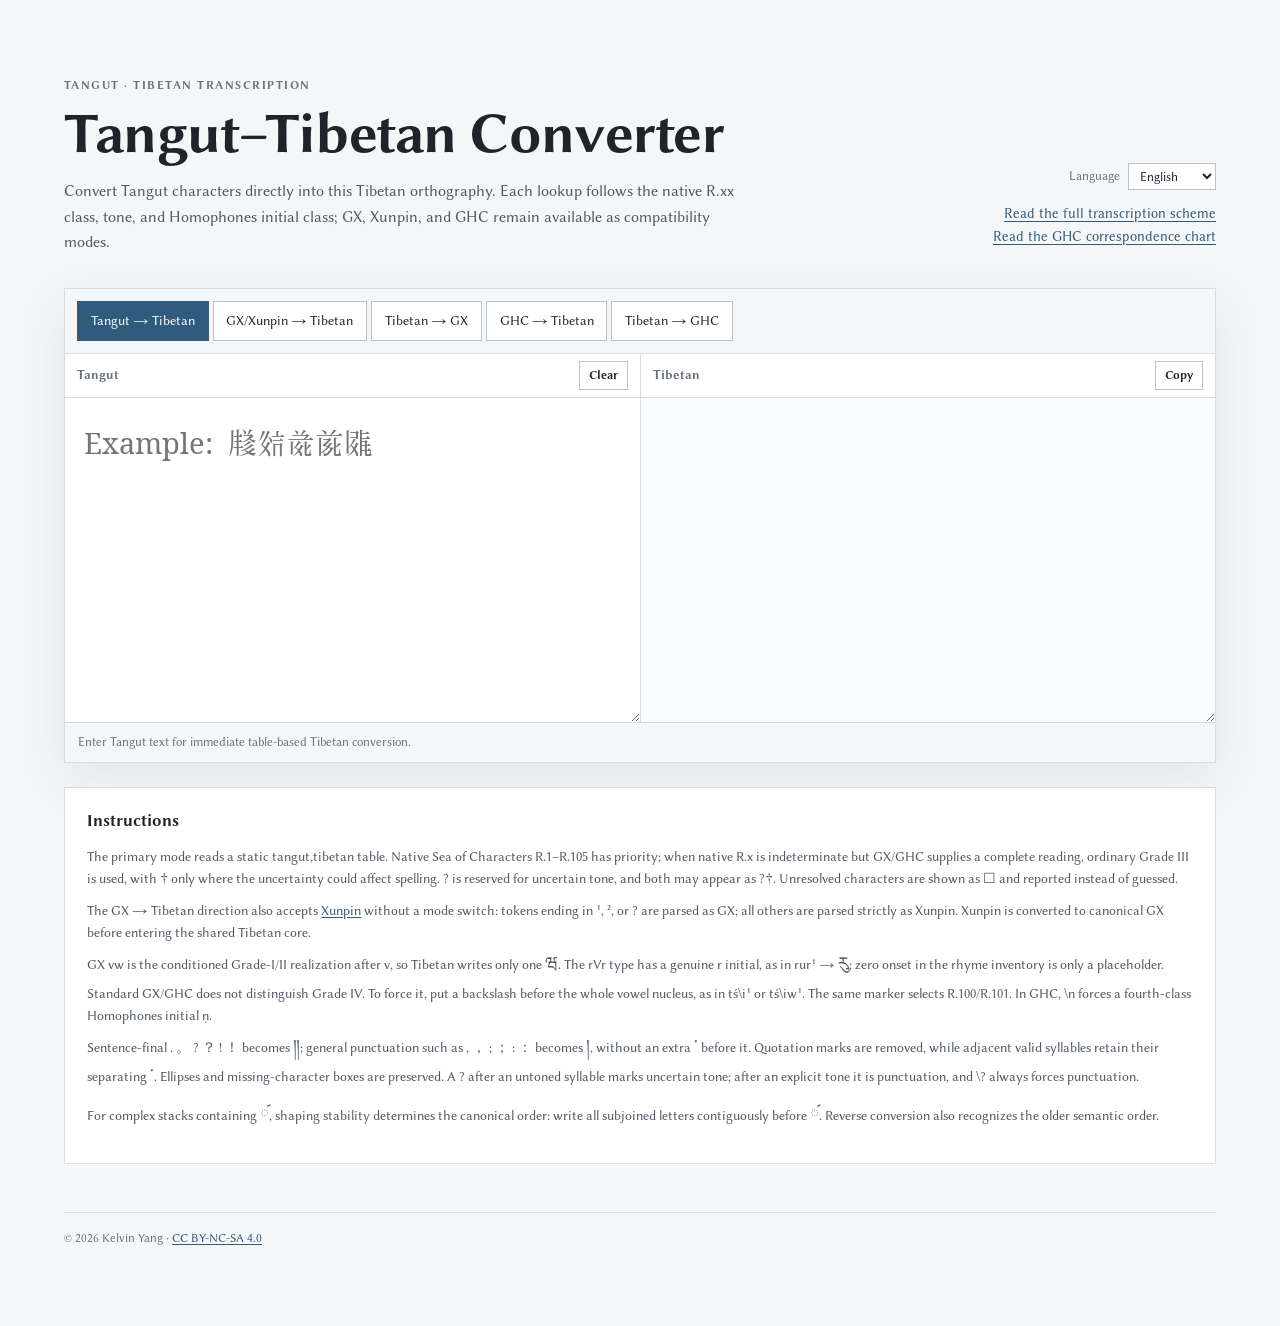
==== commit 32367222: "docs: remove fixed-form shaping note" ====
--- a/converter/index.html
+++ b/converter/index.html
@@ -135,7 +135,7 @@
         instructionsTitle: '使用說明',
         tangut: '主入口直接讀取靜態 <code>tangut,tibetan</code> 表。韻類與聲調優先取自 native《文海》R.1–R.105；native R.x 無法唯一確定而 GX/GHC 有完整擬音時，按普通三等形式生成，僅在可能影響拼寫時加 <code>†</code>。<code>?</code> 專標聲調存疑；兩者可合寫爲 <code>?†</code>。未能作出有據推定的字以 <code>☐</code> 顯示並報錯。',
         xunpin: 'GX → 藏文方向亦支援<a href="https://github.com/tinbreaker/rime-xunpin">勳拼</a>，無須切換模式：末尾有 <code>¹</code>、<code>²</code> 或 <code>?</code> 時按 GX 解析，否則按勳拼解析。勳拼先轉成 canonical GX，再進入同一藏文核心。',
-        rhymes: 'GX 的 <code>vw</code> 是一、二等韻在 <code>v</code> 後的條件變體，藏文只寫一個 <span class="tibetan-inline">ཝ</span>。實際聲母 <code>v/y/r</code> 被迫下加時使用 fixed-form <span class="tibetan-inline">ྺ/ྻ/ྼ</span>，附加成分 <code>w/y</code> 仍使用 <span class="tibetan-inline">ྭ/ྱ</span>。<code>rVr</code> 類按真正的 <code>r</code> 聲母處理，如 <code>rur¹</code> → <span class="tibetan-inline">རུ</span>；韻類總表的零聲母則只是佔位符。標準 GX/GHC 不區分四等韻；要強制四等，請在整個韻腹前加反斜線，如 <code>tś\\i¹</code>、<code>tś\\iw¹</code>。同一標記也用於 R.100/R.101，如 <code>rtś\\ər¹</code>、<code>rts\\er¹</code>。GHC 的 <code>\\n</code> 強制表示《同音》第四類聲母 <code>ṇ</code>。',
+        rhymes: 'GX 的 <code>vw</code> 是一、二等韻在 <code>v</code> 後的條件變體，藏文只寫一個 <span class="tibetan-inline">ཝ</span>。<code>rVr</code> 類按真正的 <code>r</code> 聲母處理，如 <code>rur¹</code> → <span class="tibetan-inline">རུ</span>；韻類總表的零聲母則只是佔位符。標準 GX/GHC 不區分四等韻；要強制四等，請在整個韻腹前加反斜線，如 <code>tś\\i¹</code>、<code>tś\\iw¹</code>。同一標記也用於 R.100/R.101，如 <code>rtś\\ər¹</code>、<code>rts\\er¹</code>。GHC 的 <code>\\n</code> 強制表示《同音》第四類聲母 <code>ṇ</code>。',
         punctuation: '句末標點 <code>. 。 ? ？ ! ！</code> 轉爲 <span class="tibetan-inline">༎</span>；一般標點如 <code>, ， ; ； : ：</code> 轉爲 <span class="tibetan-inline">།</span>，且標點前不加 <span class="tibetan-inline">་</span>。引號會移除，但相鄰有效音節之間仍補 <span class="tibetan-inline">་</span>。省略號與缺字方框原樣保留。尚未標調音節後的 <code>?</code> 表示聲調存疑；已有聲調後的 <code>?</code> 是疑問標點，<code>\\?</code> 永遠強制爲疑問標點。',
         shaping: '含 <span class="tibetan-inline">༹</span> 的複雜 stack 以 shaping 穩定爲準：先連續寫完下加字母，再寫 <span class="tibetan-inline">༹</span>；反向轉換也能辨認舊次序。'
       },
@@ -158,7 +158,7 @@
         instructionsTitle: 'Instructions',
         tangut: 'The primary mode reads a static <code>tangut,tibetan</code> table. Native <cite>Sea of Characters</cite> R.1–R.105 has priority; when native R.x is indeterminate but GX/GHC supplies a complete reading, ordinary Grade III is used, with <code>†</code> only where the uncertainty could affect spelling. <code>?</code> is reserved for uncertain tone, and both may appear as <code>?†</code>. Unresolved characters are shown as <code>☐</code> and reported instead of guessed.',
         xunpin: 'The GX → Tibetan direction also accepts <a href="https://github.com/tinbreaker/rime-xunpin">Xunpin</a> without a mode switch: tokens ending in <code>¹</code>, <code>²</code>, or <code>?</code> are parsed as GX; all others are parsed strictly as Xunpin. Xunpin is converted to canonical GX before entering the shared Tibetan core.',
-        rhymes: 'GX <code>vw</code> is the conditioned Grade-I/II realization after <code>v</code>, so Tibetan writes only one <span class="tibetan-inline">ཝ</span>. Actual <code>v/y/r</code> initials forced below a superscript use fixed forms <span class="tibetan-inline">ྺ/ྻ/ྼ</span>; added <code>w/y</code> remain <span class="tibetan-inline">ྭ/ྱ</span>. The <code>rVr</code> type has a genuine <code>r</code> initial, as in <code>rur¹</code> → <span class="tibetan-inline">རུ</span>; zero onset in the rhyme inventory is only a placeholder. Standard GX/GHC does not distinguish Grade IV. To force it, put a backslash before the whole vowel nucleus, as in <code>tś\\i¹</code> or <code>tś\\iw¹</code>. The same marker selects R.100/R.101. In GHC, <code>\\n</code> forces a fourth-class <cite>Homophones</cite> initial <code>ṇ</code>.',
+        rhymes: 'GX <code>vw</code> is the conditioned Grade-I/II realization after <code>v</code>, so Tibetan writes only one <span class="tibetan-inline">ཝ</span>. The <code>rVr</code> type has a genuine <code>r</code> initial, as in <code>rur¹</code> → <span class="tibetan-inline">རུ</span>; zero onset in the rhyme inventory is only a placeholder. Standard GX/GHC does not distinguish Grade IV. To force it, put a backslash before the whole vowel nucleus, as in <code>tś\\i¹</code> or <code>tś\\iw¹</code>. The same marker selects R.100/R.101. In GHC, <code>\\n</code> forces a fourth-class <cite>Homophones</cite> initial <code>ṇ</code>.',
         punctuation: 'Sentence-final <code>. 。 ? ？ ! ！</code> becomes <span class="tibetan-inline">༎</span>; general punctuation such as <code>, ， ; ； : ：</code> becomes <span class="tibetan-inline">།</span>, without an extra <span class="tibetan-inline">་</span> before it. Quotation marks are removed, while adjacent valid syllables retain their separating <span class="tibetan-inline">་</span>. Ellipses and missing-character boxes are preserved. A <code>?</code> after an untoned syllable marks uncertain tone; after an explicit tone it is punctuation, and <code>\\?</code> always forces punctuation.',
         shaping: 'For complex stacks containing <span class="tibetan-inline">༹</span>, shaping stability determines the canonical order: write all subjoined letters contiguously before <span class="tibetan-inline">༹</span>. Reverse conversion also recognizes the older semantic order.'
       }
